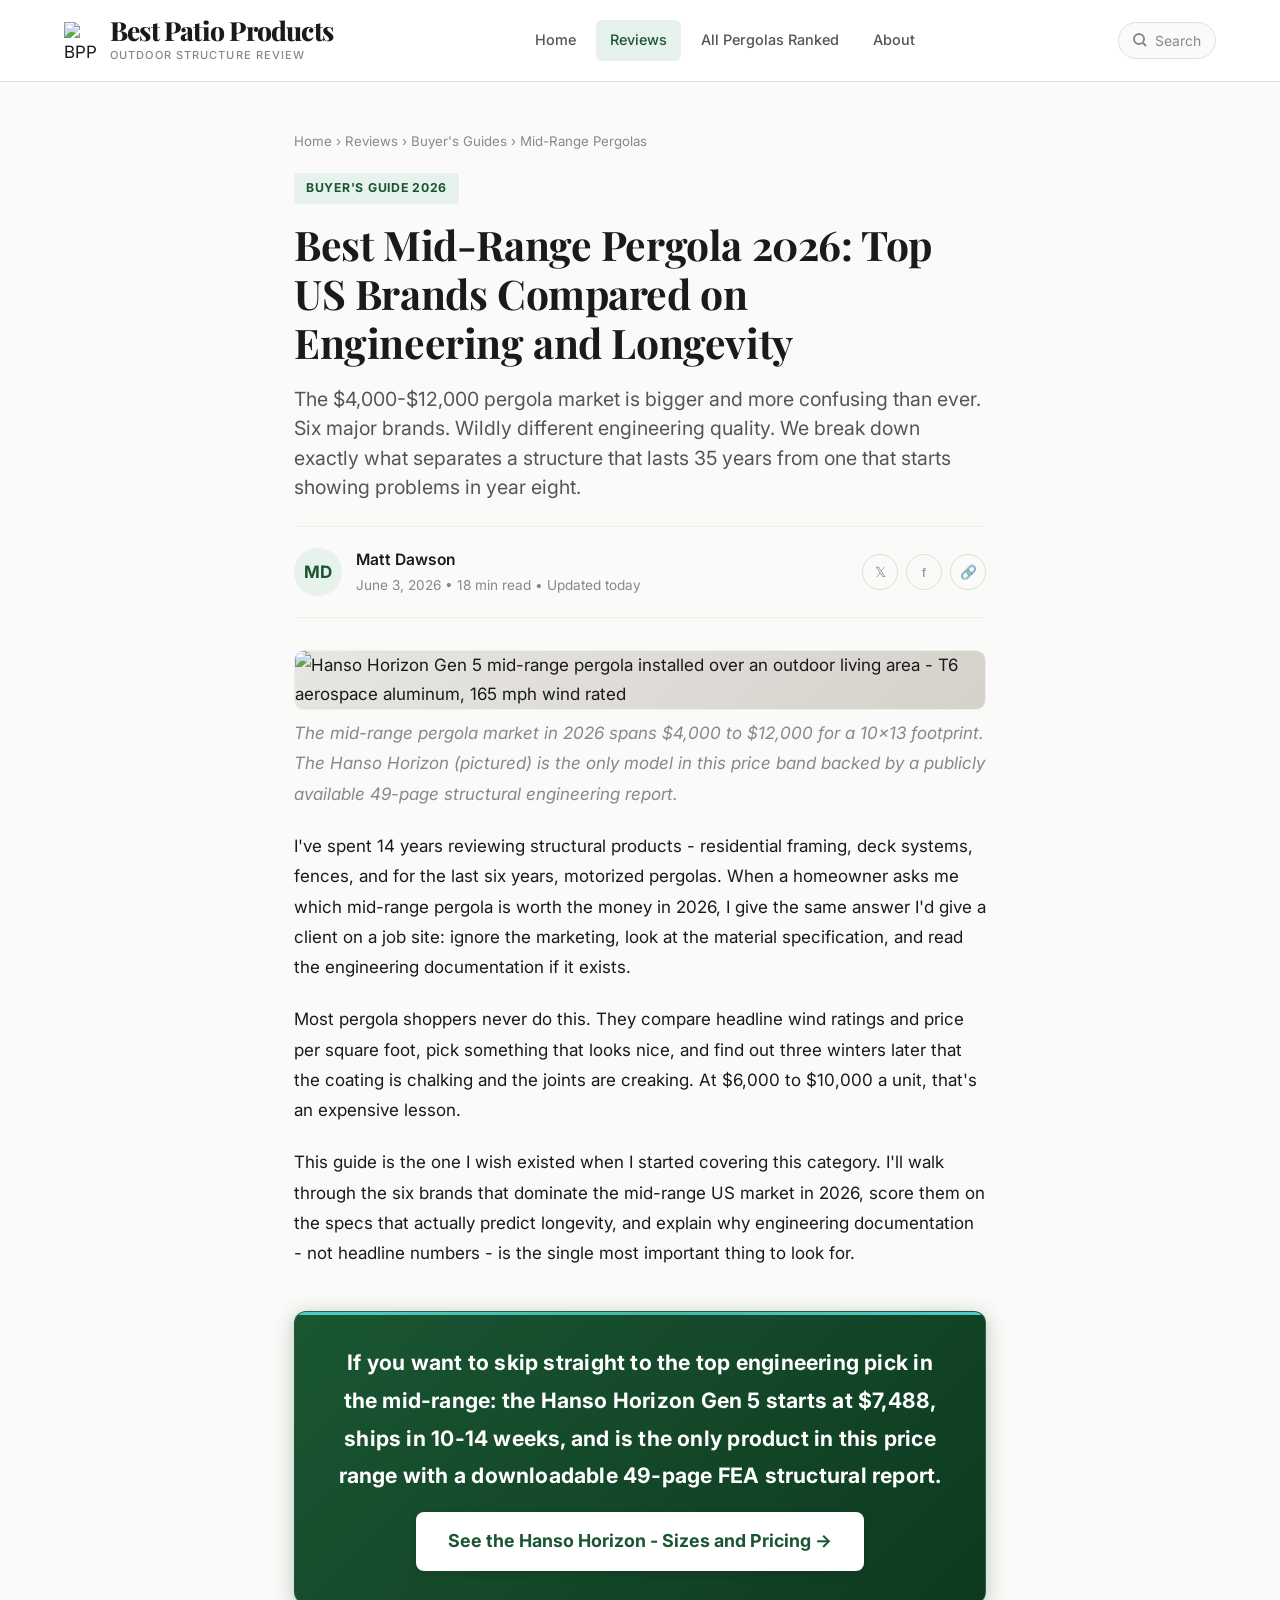
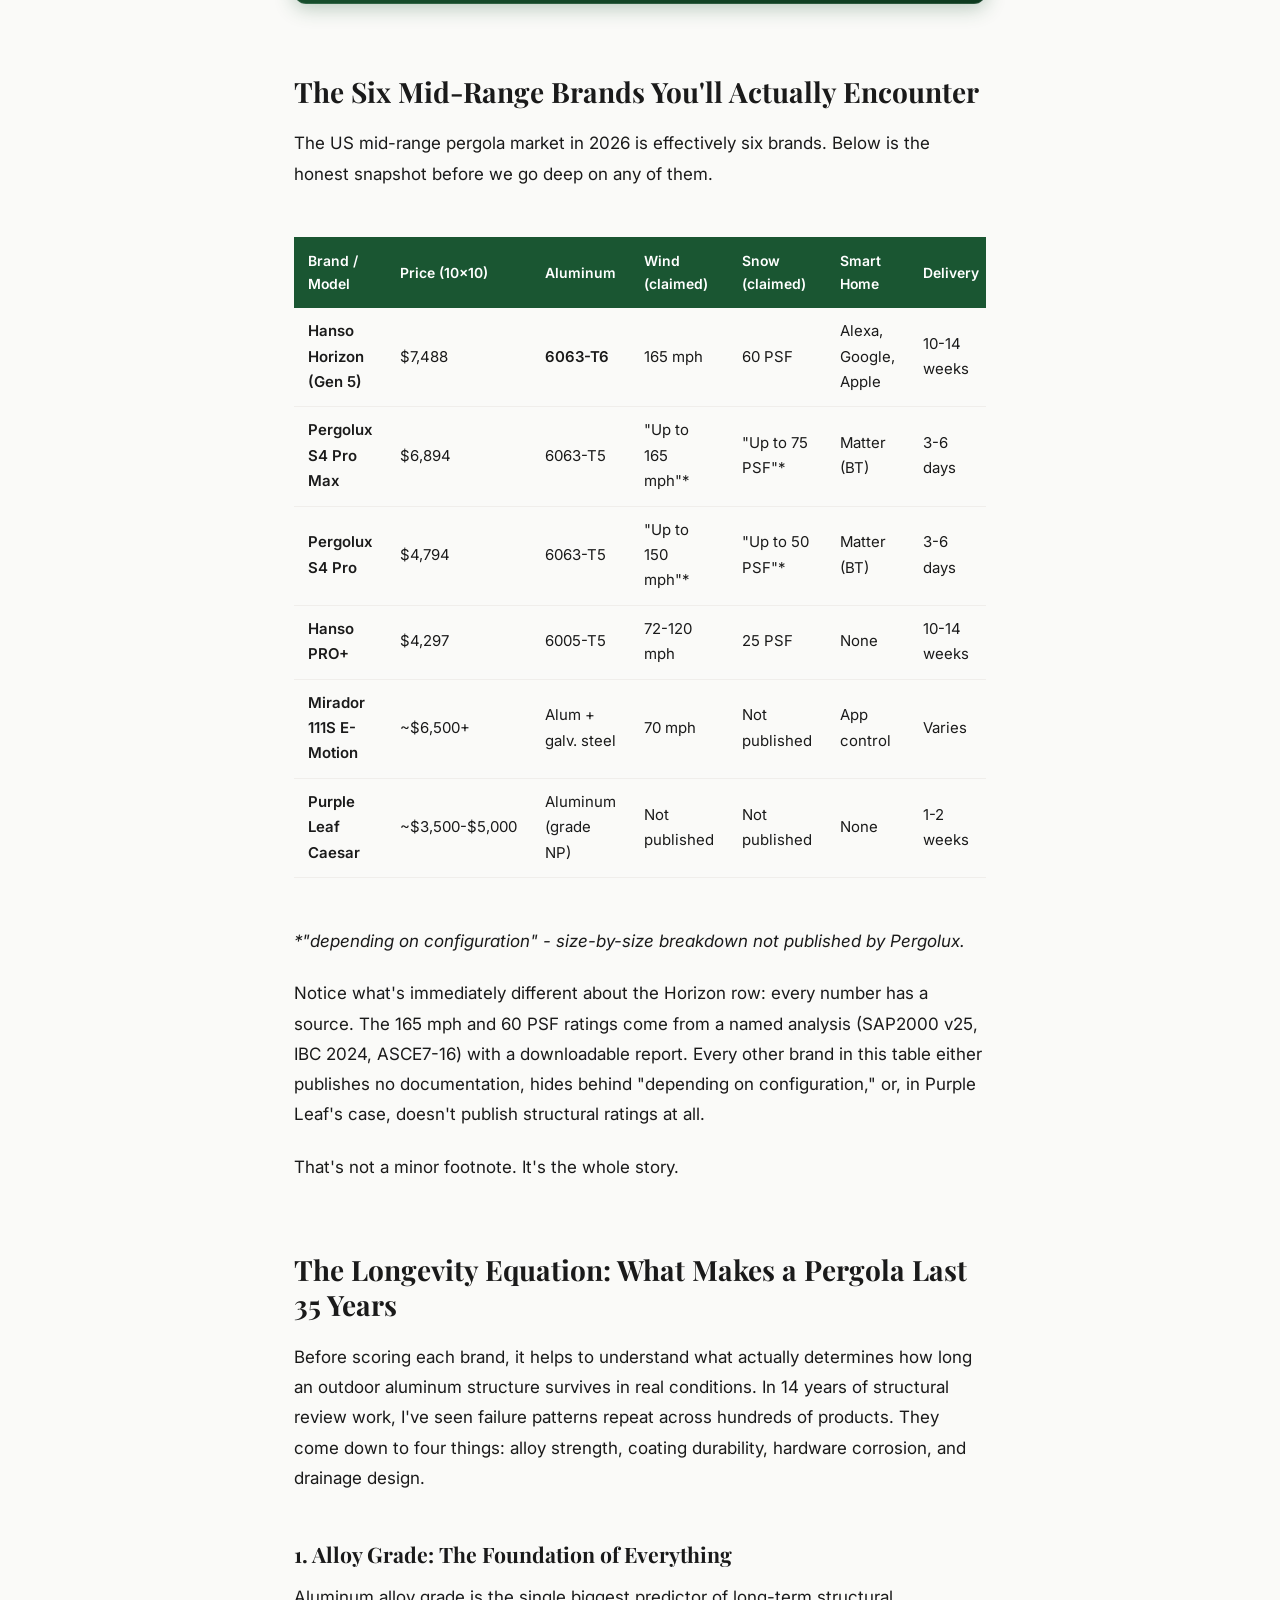
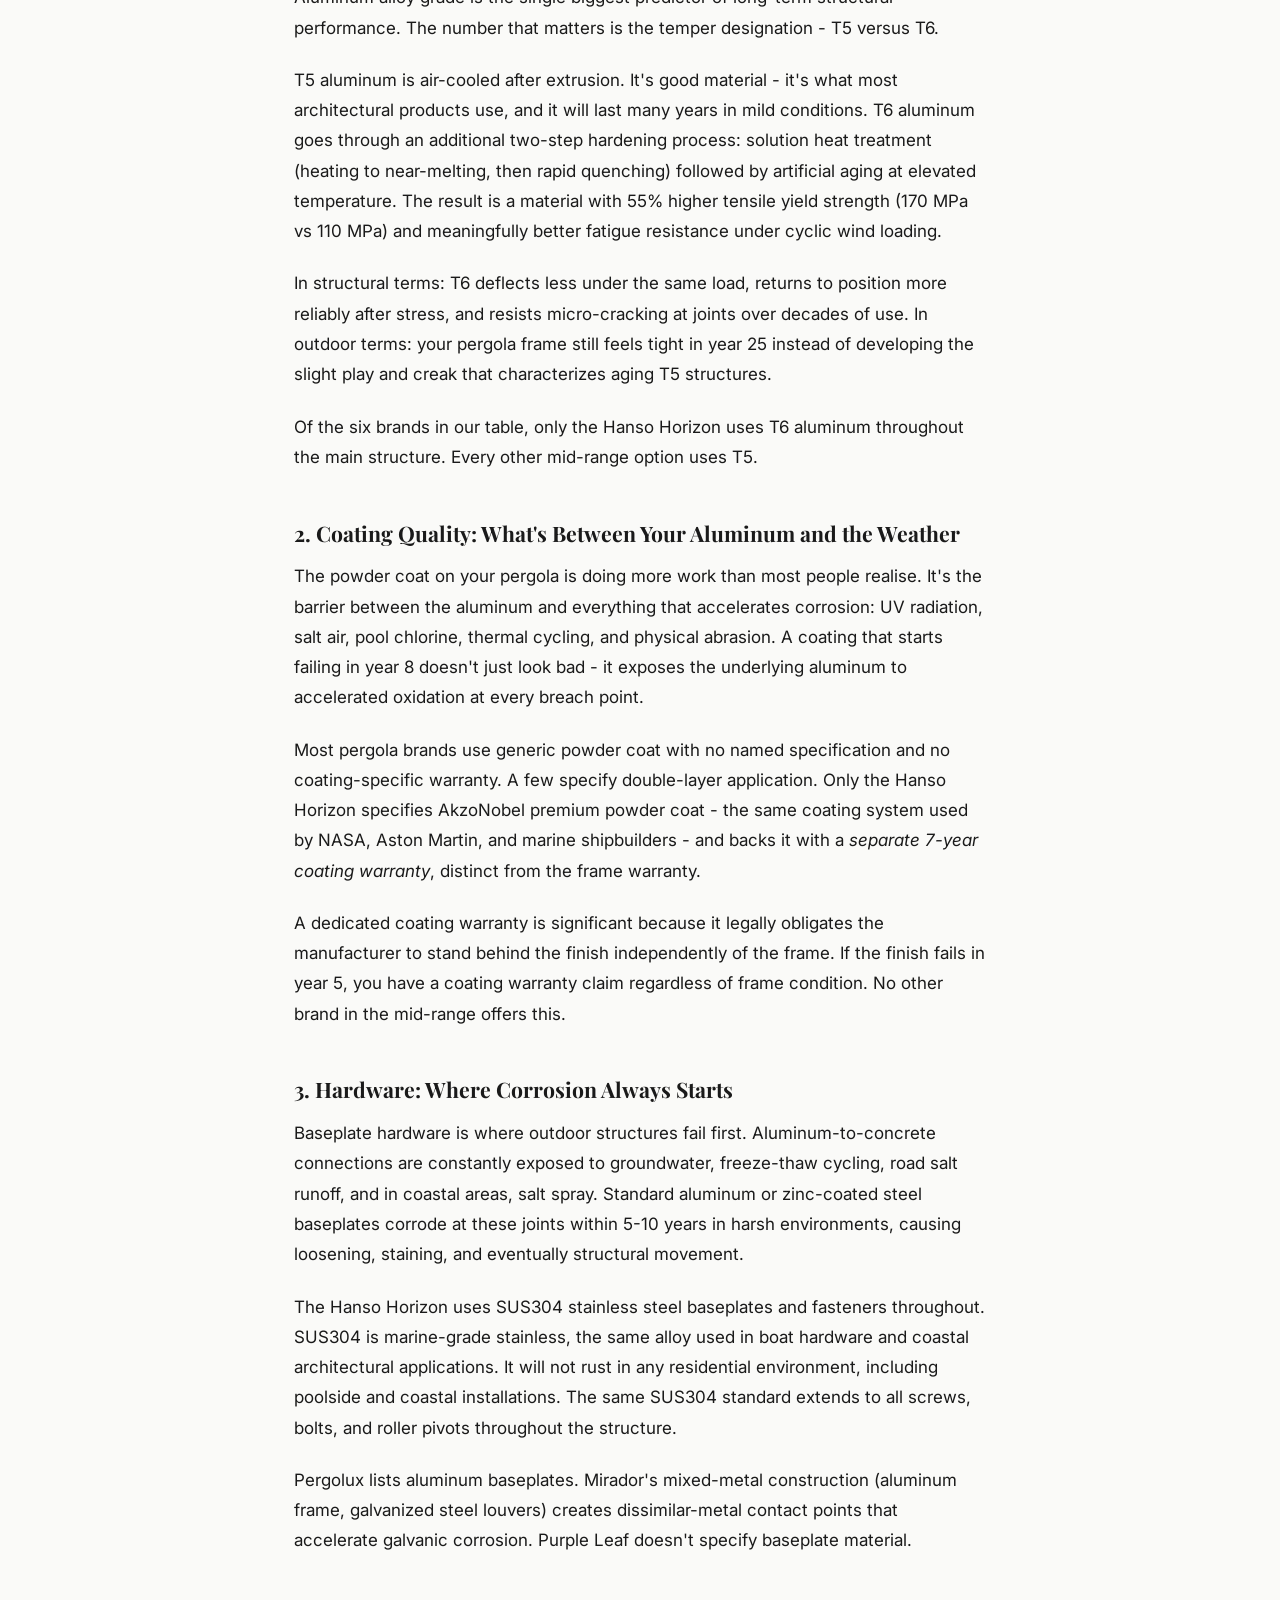
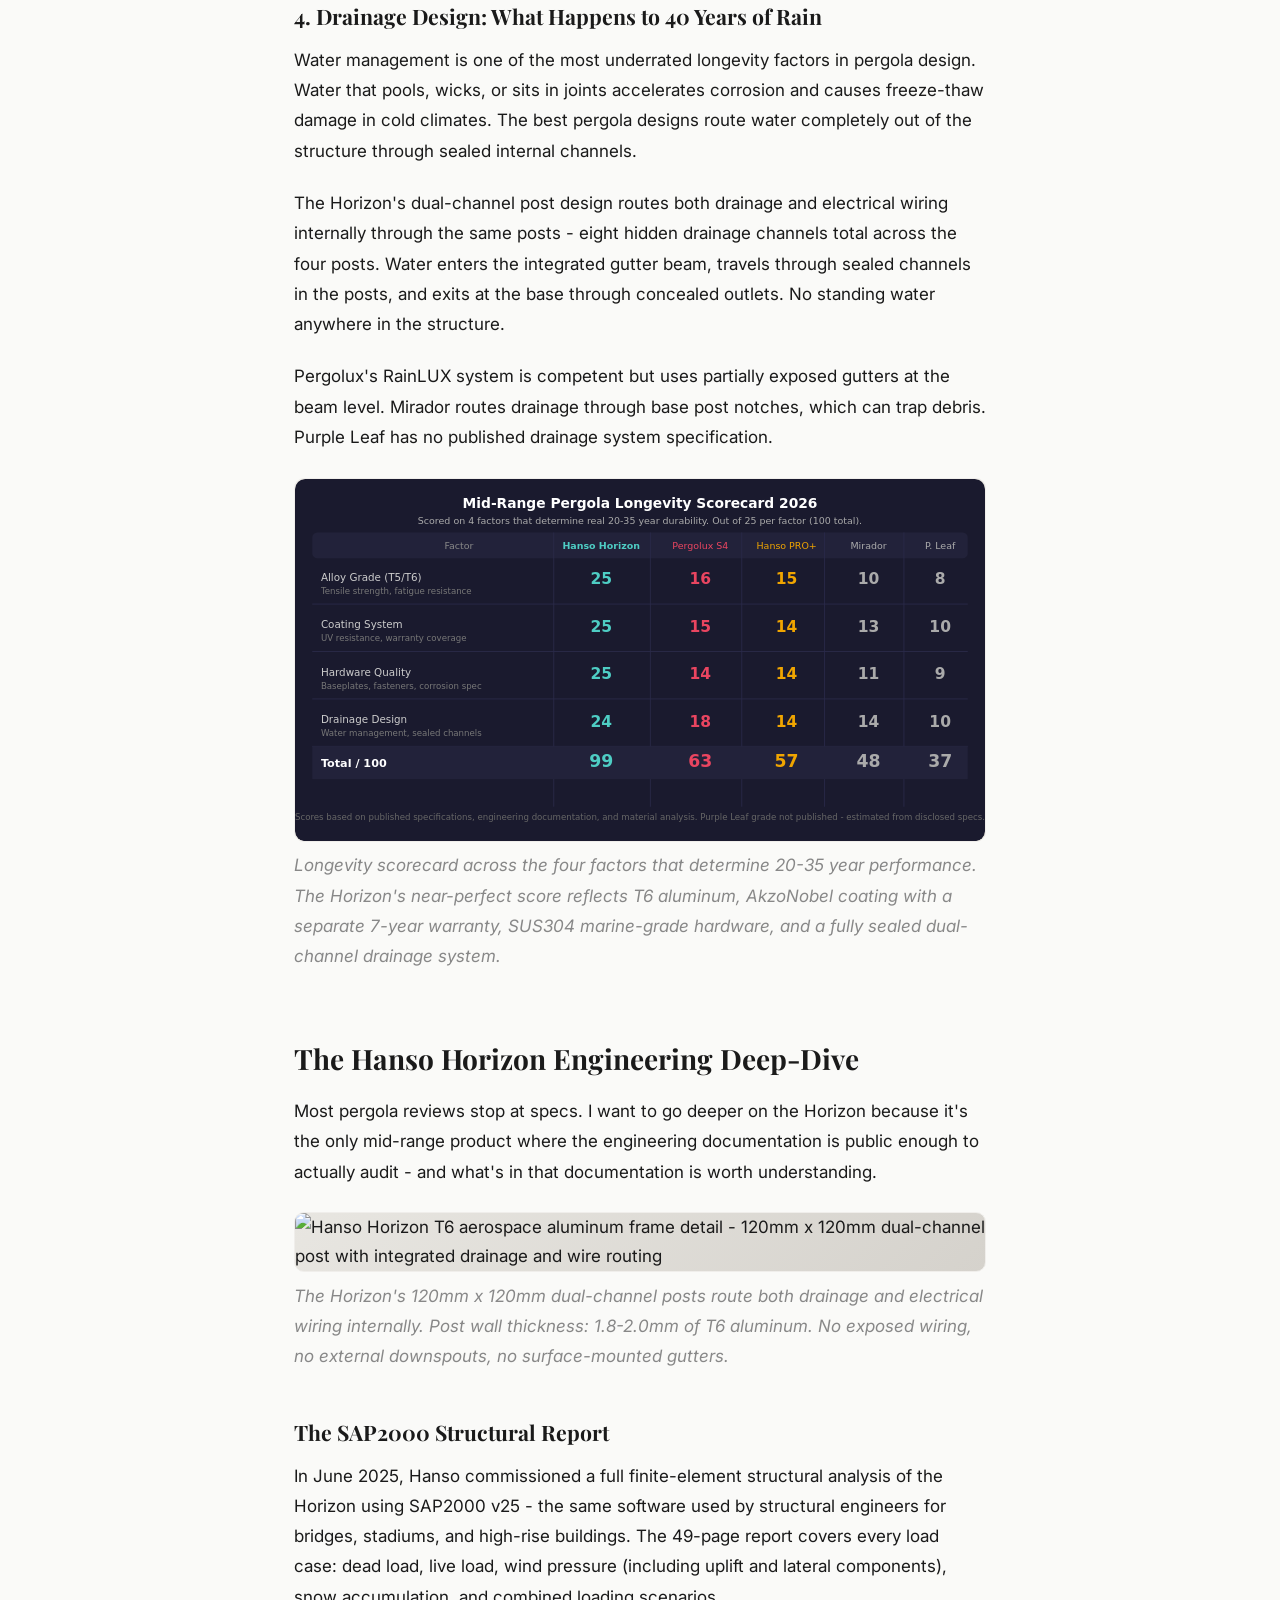
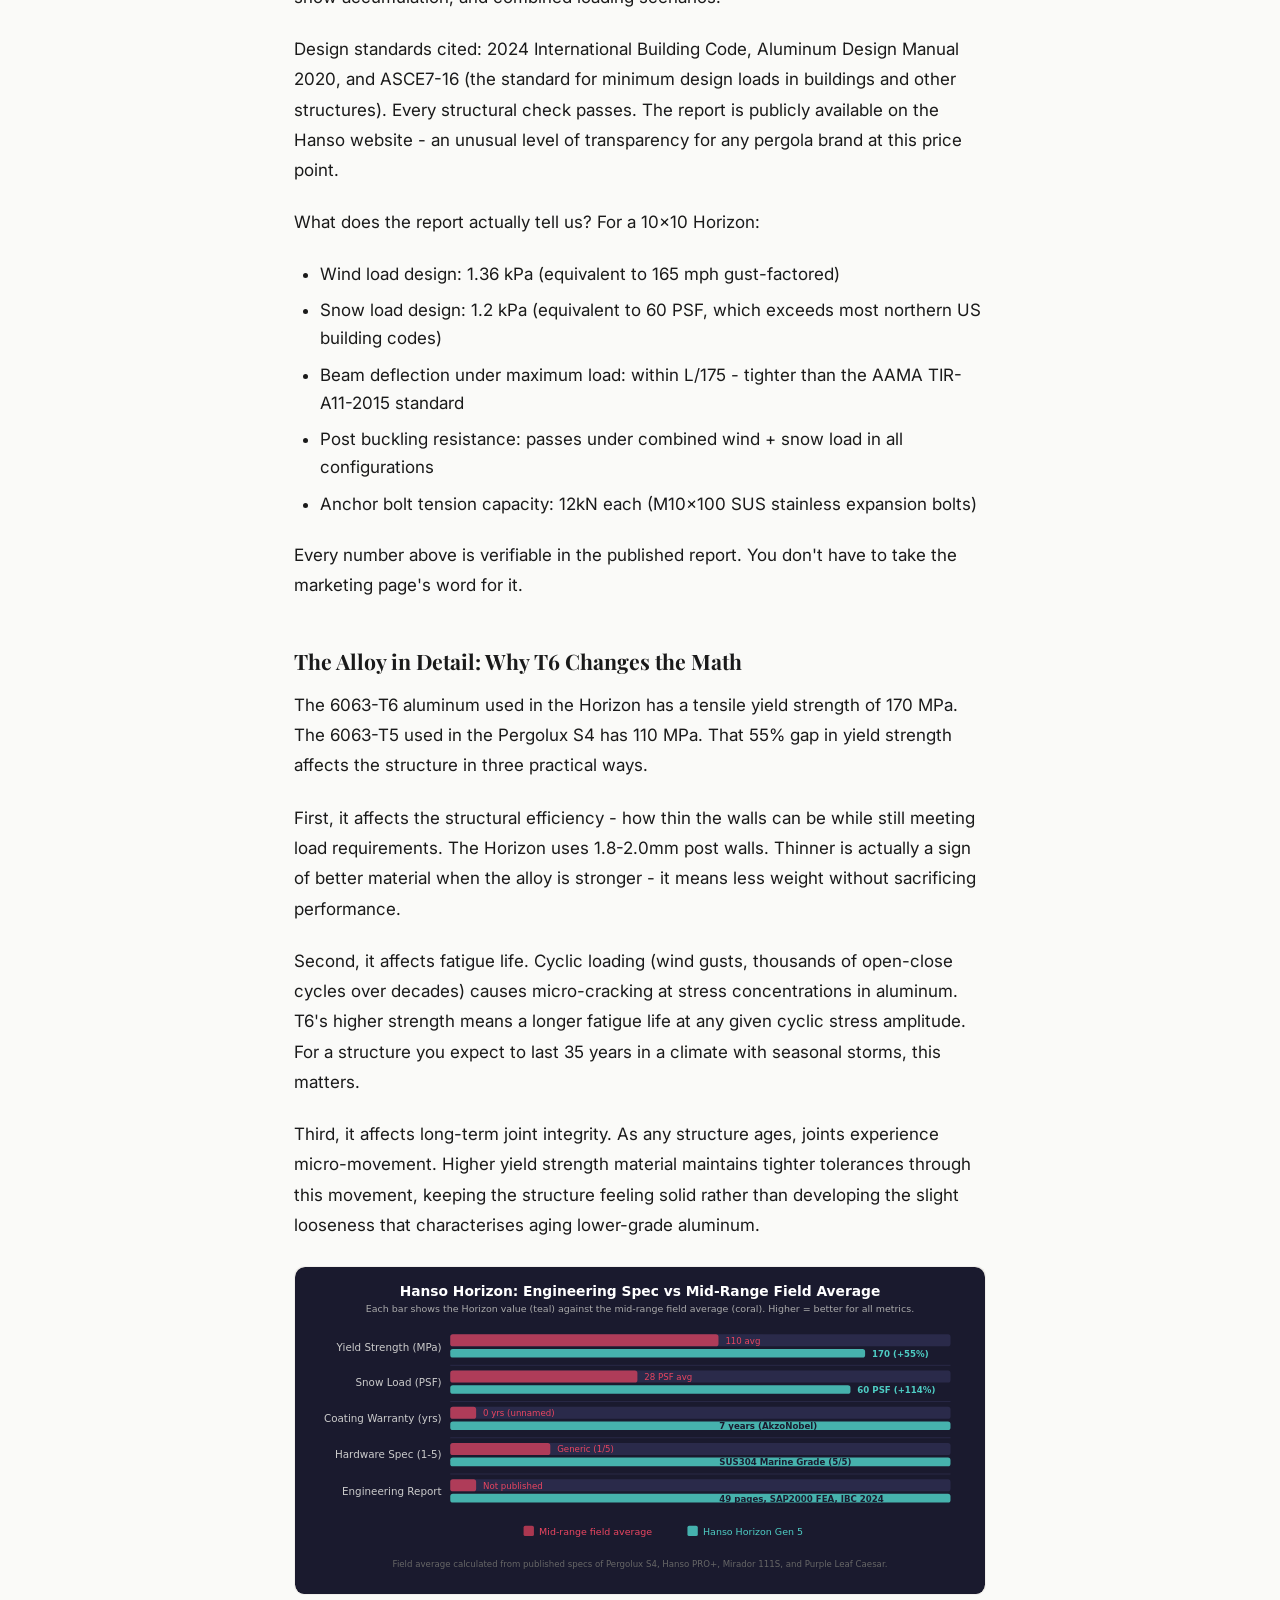
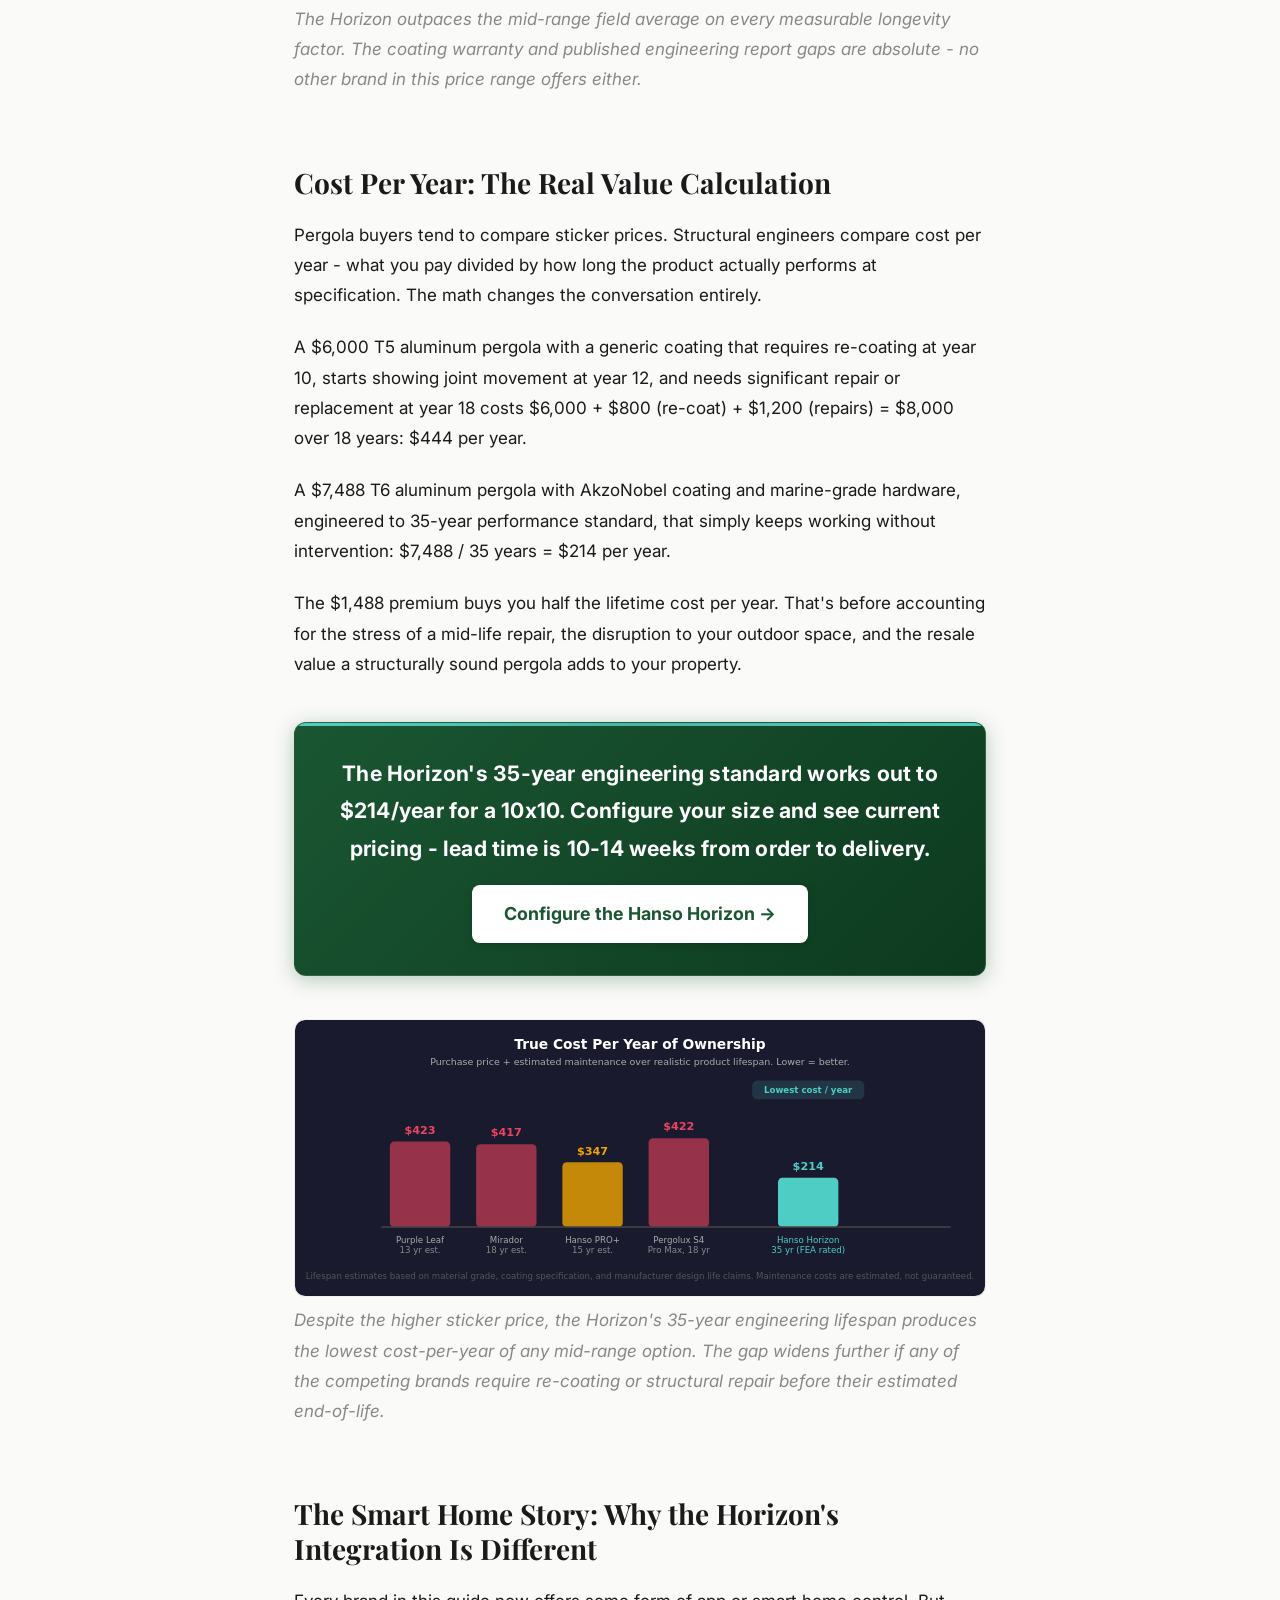
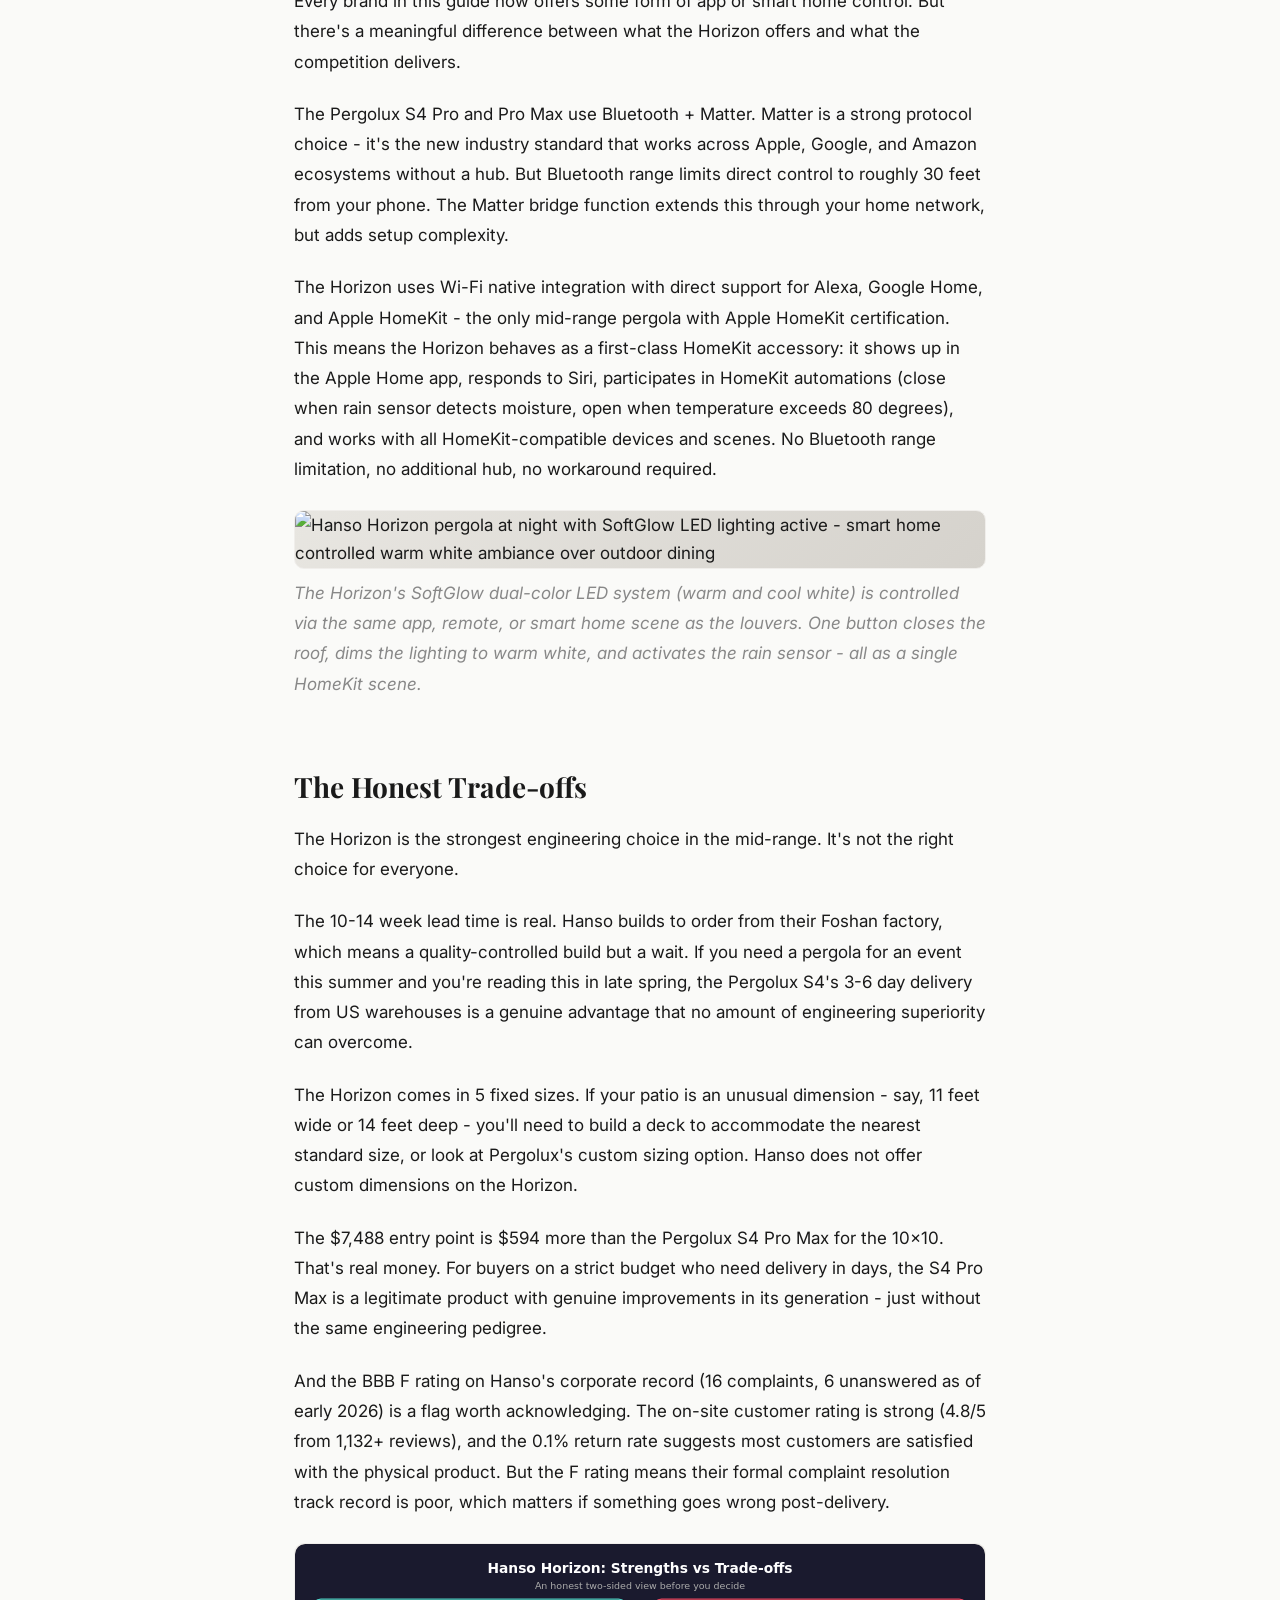
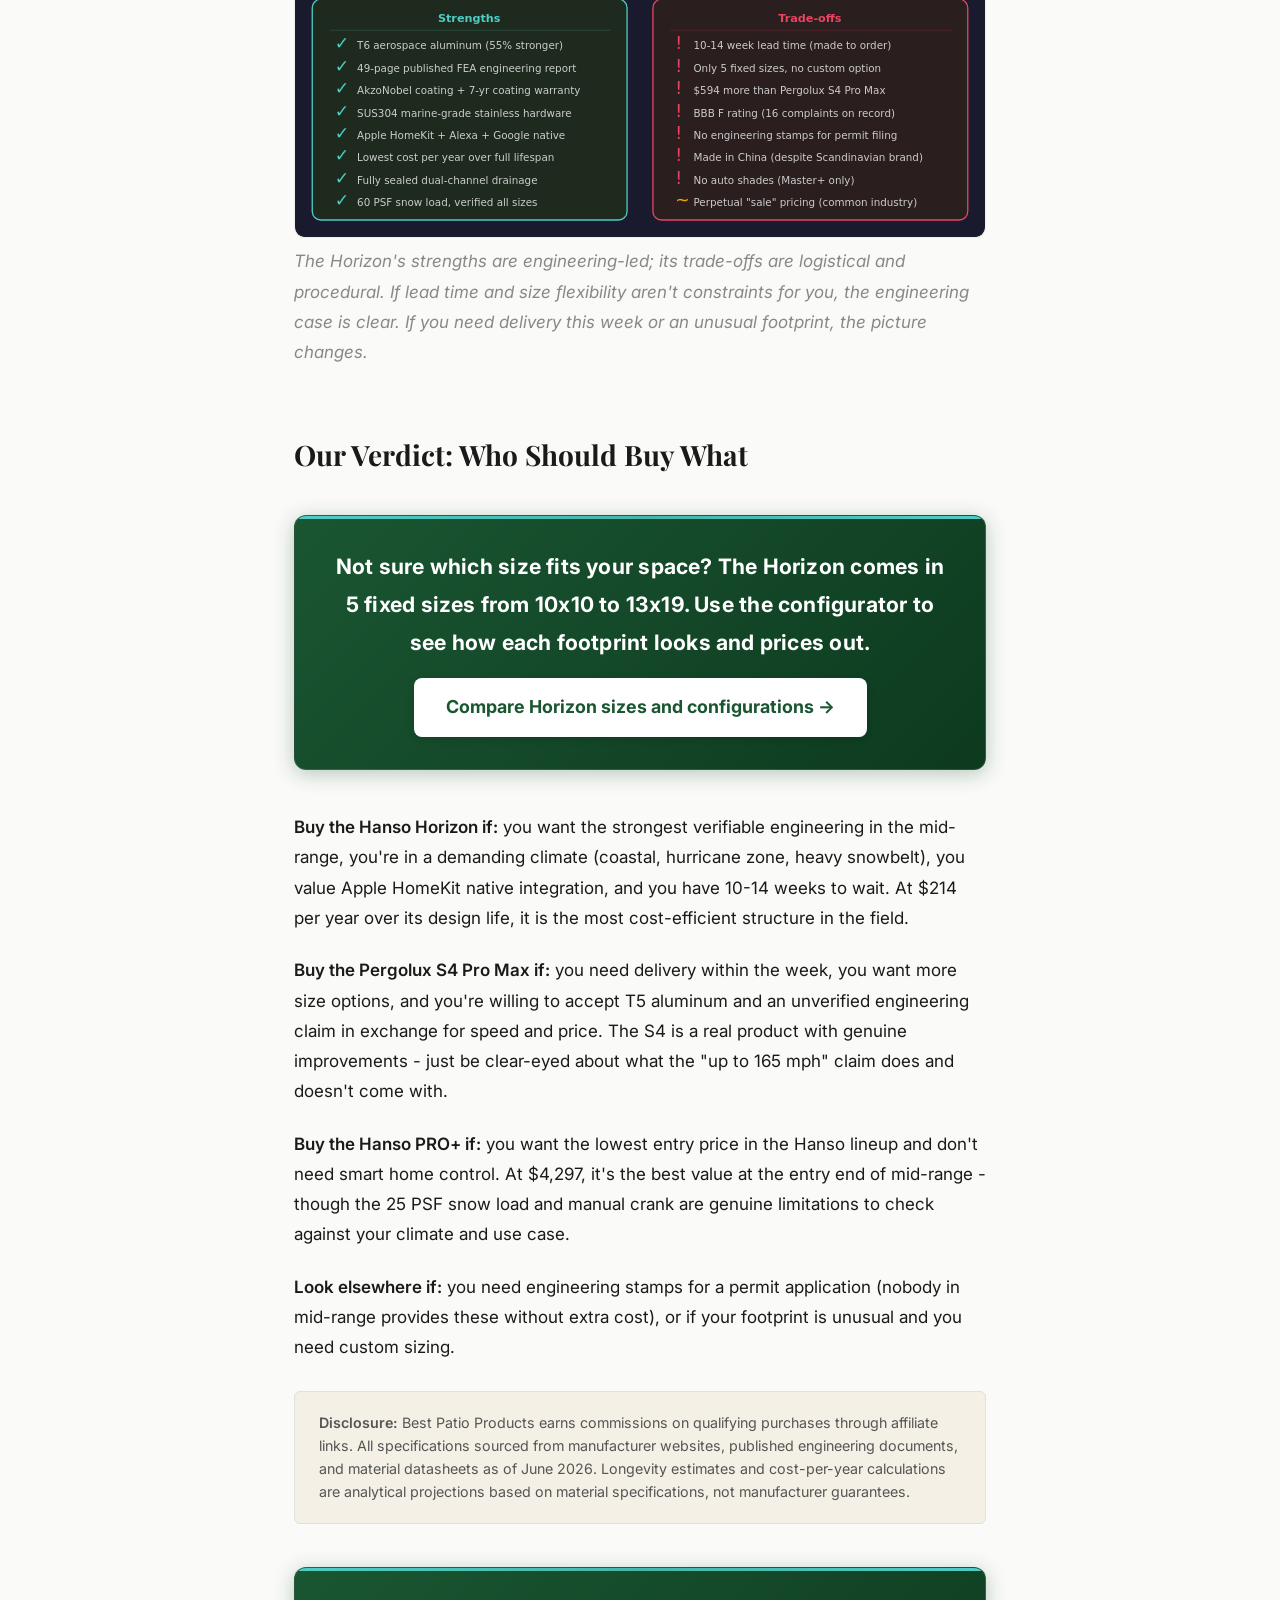
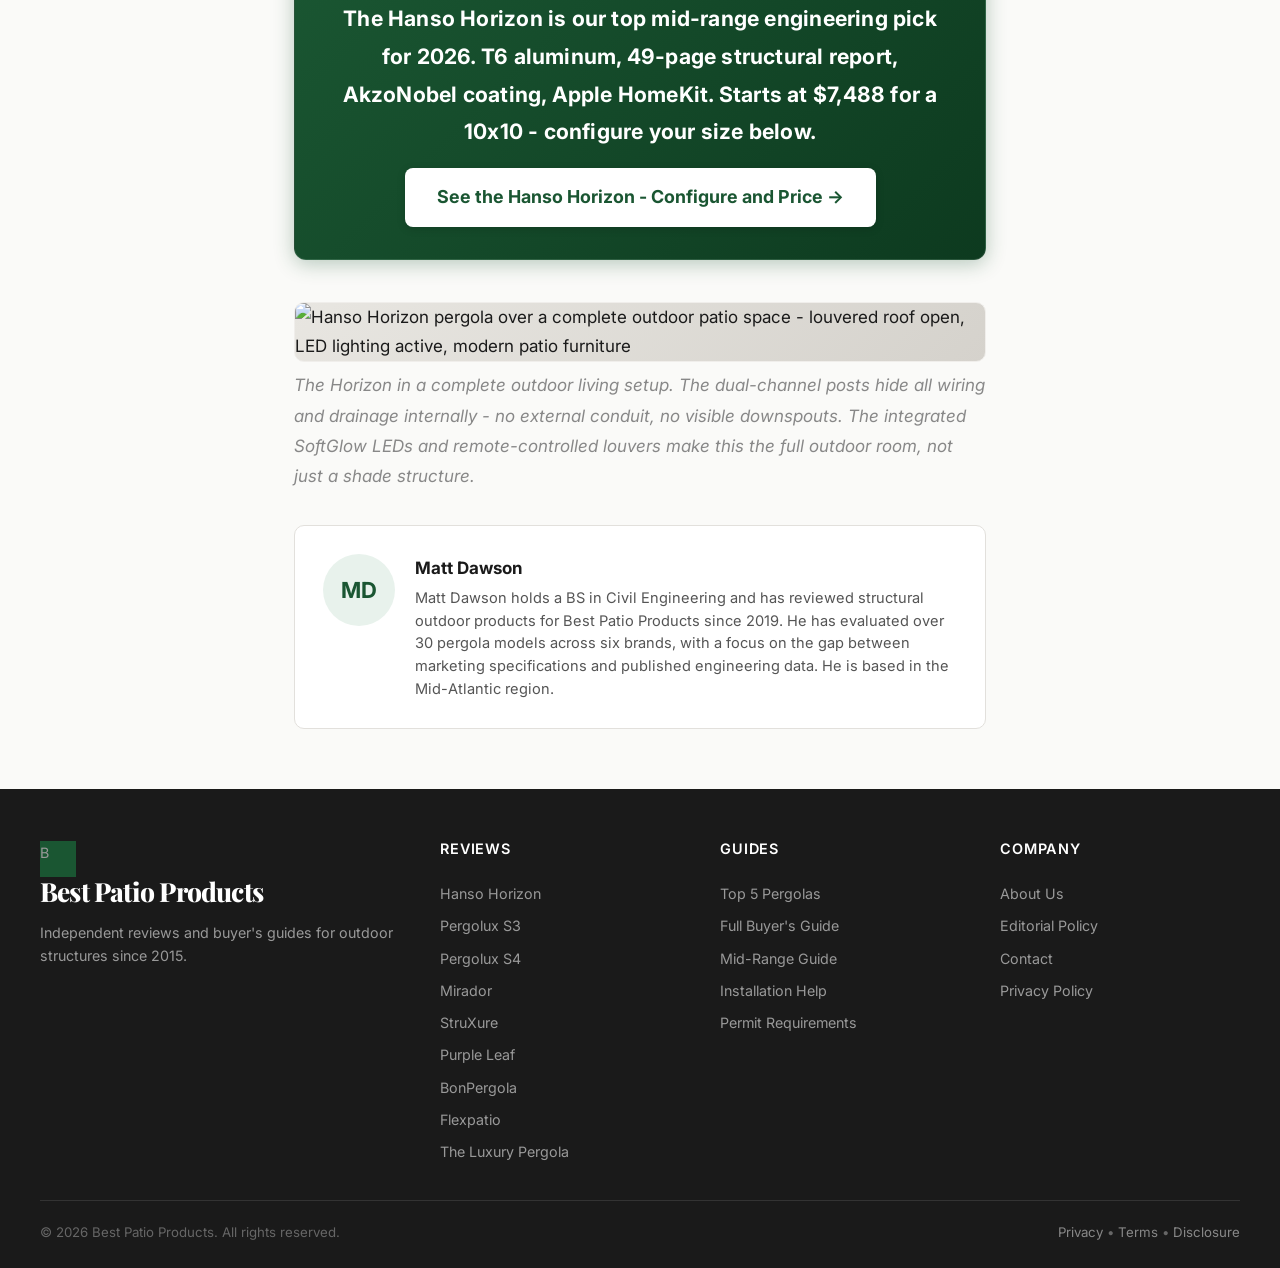
==== reviews/best-mid-range-pergola-2026.html @ bf12f90c "Add 2026 mid-range pergola buyer's guide - New page: best-mid-range-pergola-2026.html - Focus: mid-r" ====
<!DOCTYPE html>
<html lang="en">
<head>
  <meta charset="UTF-8">
  <meta name="viewport" content="width=device-width, initial-scale=1.0">
  <title>Best Mid-Range Pergola 2026: Top Brands Compared - Best Patio Products</title>
  <meta name="description" content="2026 mid-range pergola guide: Hanso Horizon, Pergolux S4, Mirador, Purple Leaf compared on engineering, longevity, and real value. $4,000-$12,000 range.">
  <link rel="canonical" href="https://www.bestpatioproducts.com/reviews/best-mid-range-pergola-2026">
  <script type="application/ld+json">
  {
    "@context": "https://schema.org",
    "@type": "Article",
    "headline": "Best Mid-Range Pergola 2026: Top US Brands Compared on Engineering and Longevity",
    "description": "The definitive mid-range pergola buyer's guide for 2026. Hanso Horizon, Pergolux S4, Mirador, Purple Leaf and more compared on the specs that determine how long your pergola actually lasts.",
    "author": {"@type": "Person", "name": "Matt Dawson"},
    "datePublished": "2026-06-03",
    "dateModified": "2026-06-03",
    "publisher": {"@type": "Organization", "name": "Best Patio Products"},
    "image": "https://www.bestpatioproducts.com/images/reviews/hanso-horizon-lifestyle.webp",
    "mainEntityOfPage": "https://www.bestpatioproducts.com/reviews/best-mid-range-pergola-2026"
  }
  </script>
  <script type="application/ld+json">
  {
    "@context": "https://schema.org",
    "@type": "FAQPage",
    "mainEntity": [
      {"@type": "Question", "name": "What is the best mid-range pergola in 2026?", "acceptedAnswer": {"@type": "Answer", "text": "For engineering credibility and long-term durability, the Hanso Horizon (Gen 5) is the strongest mid-range option in 2026. It uses T6 aerospace-grade aluminum, carries a publicly available 49-page structural engineering report, and is backed by a 10-year frame + 7-year coating warranty. It starts at $7,488 for a 10x10."}},
      {"@type": "Question", "name": "What aluminum grade should a mid-range pergola have?", "acceptedAnswer": {"@type": "Answer", "text": "Look for 6063-T6 aluminum. T6 undergoes solution heat treatment and artificial aging, producing a tensile yield strength of 170 MPa - 55% stronger than the T5 alloy used in most budget and entry mid-range brands. The temper designation (T5, T6) is the single most important spec to verify."}},
      {"@type": "Question", "name": "How long does a mid-range aluminum pergola last?", "acceptedAnswer": {"@type": "Answer", "text": "A properly engineered T6 aluminum pergola with a premium powder coat can last 35+ years. T5 aluminum structures with generic coatings typically show coating failure, joint oxidation, and structural loosening within 10-15 years in harsh climates. The coating warranty is the clearest signal of how long a manufacturer expects their finish to hold."}},
      {"@type": "Question", "name": "Is the Hanso Horizon worth it over Pergolux S4?", "acceptedAnswer": {"@type": "Answer", "text": "For buyers prioritizing engineering transparency and long-term durability, yes. The Horizon uses T6 vs the S4's T5 aluminum, publishes a full structural calculation report, and uses SUS304 marine-grade stainless baseplates. The S4 Pro Max is cheaper ($6,894 vs $7,488 for 10x10), arrives faster (3-6 days vs 10-14 weeks), and offers more size options - but does not publish equivalent engineering documentation."}}
    ]
  }
  </script>
  <link rel="preconnect" href="https://fonts.googleapis.com">
  <link rel="preconnect" href="https://fonts.gstatic.com" crossorigin>
  <link href="https://fonts.googleapis.com/css2?family=Inter:wght@400;500;600;700&family=Playfair+Display:wght@700;800&display=swap" rel="stylesheet">
  <link rel="stylesheet" href="../css/style.css?v=3">
  <link rel="icon" href="data:image/svg+xml,<svg xmlns='http://www.w3.org/2000/svg' viewBox='0 0 40 40'><rect width='40' height='40' rx='8' fill='%231a5632'/><line x1='8' y1='11' x2='32' y2='11' stroke='white' stroke-width='2.2' stroke-linecap='round'/><line x1='8' y1='15.5' x2='32' y2='15.5' stroke='white' stroke-width='2.2' stroke-linecap='round'/><line x1='8' y1='20' x2='32' y2='20' stroke='white' stroke-width='2.2' stroke-linecap='round'/><rect x='10' y='20' width='3.5' height='14' rx='1' fill='white'/><rect x='26.5' y='20' width='3.5' height='14' rx='1' fill='white'/><circle cx='32' cy='32' r='5.5' fill='%234ecdc4'/><polyline points='29.5,32 31.2,33.8 34.5,30.2' fill='none' stroke='white' stroke-width='1.5' stroke-linecap='round' stroke-linejoin='round'/></svg>">
</head>
<body>

<!-- ===== HEADER ===== -->
<header class="site-header">
  <div class="header-top">
    <a href="../index.html" class="logo">
      <div class="logo-icon"><img src="../images/logo.svg" alt="BPP" width="36" height="36"></div>
      <div>
        <div class="logo-text">Best Patio Products</div>
        <div class="logo-tagline">Outdoor Structure Review</div>
      </div>
    </a>
    <nav class="nav-main">
      <a href="../index.html">Home</a>
      <a href="../index.html#reviews" class="active">Reviews</a>
      <a href="../top-pergolas-2026.html">All Pergolas Ranked</a>
      <a href="../about.html">About</a>
    </nav>
    <div class="nav-search">
      <svg width="14" height="14" fill="none" stroke="currentColor" stroke-width="2"><circle cx="6" cy="6" r="5"/><line x1="10" y1="10" x2="13" y2="13"/></svg>
      Search
    </div>
    <button class="hamburger" aria-label="Menu">
      <span></span><span></span><span></span>
    </button>
  </div>
</header>

<!-- ===== ARTICLE ===== -->
<article>
  <div class="article-header">
    <div class="article-breadcrumb">
      <a href="../index.html">Home</a> &rsaquo; <a href="../index.html#reviews">Reviews</a> &rsaquo; <a href="#">Buyer's Guides</a> &rsaquo; Mid-Range Pergolas
    </div>
    <div class="article-category-tag">Buyer's Guide 2026</div>
    <h1>Best Mid-Range Pergola 2026: Top US Brands Compared on Engineering and Longevity</h1>
    <p class="article-subtitle">The $4,000-$12,000 pergola market is bigger and more confusing than ever. Six major brands. Wildly different engineering quality. We break down exactly what separates a structure that lasts 35 years from one that starts showing problems in year eight.</p>

    <div class="article-author-bar">
      <div class="article-author-avatar">MD</div>
      <div class="article-author-info">
        <div class="name">Matt Dawson</div>
        <div class="details">June 3, 2026 &bull; 18 min read &bull; Updated today</div>
      </div>
      <div class="article-share">
        <button class="share-btn" title="Share on X">&#120143;</button>
        <button class="share-btn" title="Share on Facebook">f</button>
        <button class="share-btn" title="Copy link">&#128279;</button>
      </div>
    </div>
  </div>

  <div class="article-body">

    <div class="article-img">
      <img src="../images/reviews/hanso-horizon-lifestyle.webp" alt="Hanso Horizon Gen 5 mid-range pergola installed over an outdoor living area - T6 aerospace aluminum, 165 mph wind rated" width="100%" loading="lazy">
    </div>
    <p class="article-img-caption">The mid-range pergola market in 2026 spans $4,000 to $12,000 for a 10x13 footprint. The Hanso Horizon (pictured) is the only model in this price band backed by a publicly available 49-page structural engineering report.</p>

    <p>I've spent 14 years reviewing structural products - residential framing, deck systems, fences, and for the last six years, motorized pergolas. When a homeowner asks me which mid-range pergola is worth the money in 2026, I give the same answer I'd give a client on a job site: ignore the marketing, look at the material specification, and read the engineering documentation if it exists.</p>

    <p>Most pergola shoppers never do this. They compare headline wind ratings and price per square foot, pick something that looks nice, and find out three winters later that the coating is chalking and the joints are creaking. At $6,000 to $10,000 a unit, that's an expensive lesson.</p>

    <p>This guide is the one I wish existed when I started covering this category. I'll walk through the six brands that dominate the mid-range US market in 2026, score them on the specs that actually predict longevity, and explain why engineering documentation - not headline numbers - is the single most important thing to look for.</p>

    <div class="article-cta">
      <p>If you want to skip straight to the top engineering pick in the mid-range: the Hanso Horizon Gen 5 starts at $7,488, ships in 10-14 weeks, and is the only product in this price range with a downloadable 49-page FEA structural report.</p>
      <a href="https://hansohome.com/products/hanso-horizon-pergola" target="_blank" rel="noopener">See the Hanso Horizon - Sizes and Pricing &rarr;</a>
    </div>

    <h2>The Six Mid-Range Brands You'll Actually Encounter</h2>

    <p>The US mid-range pergola market in 2026 is effectively six brands. Below is the honest snapshot before we go deep on any of them.</p>

    <div class="table-wrap">
    <table>
      <thead>
        <tr><th>Brand / Model</th><th>Price (10x10)</th><th>Aluminum</th><th>Wind (claimed)</th><th>Snow (claimed)</th><th>Smart Home</th><th>Delivery</th></tr>
      </thead>
      <tbody>
        <tr><td><strong>Hanso Horizon (Gen 5)</strong></td><td>$7,488</td><td><strong>6063-T6</strong></td><td>165 mph</td><td>60 PSF</td><td>Alexa, Google, Apple</td><td>10-14 weeks</td></tr>
        <tr><td><strong>Pergolux S4 Pro Max</strong></td><td>$6,894</td><td>6063-T5</td><td>"Up to 165 mph"*</td><td>"Up to 75 PSF"*</td><td>Matter (BT)</td><td>3-6 days</td></tr>
        <tr><td><strong>Pergolux S4 Pro</strong></td><td>$4,794</td><td>6063-T5</td><td>"Up to 150 mph"*</td><td>"Up to 50 PSF"*</td><td>Matter (BT)</td><td>3-6 days</td></tr>
        <tr><td><strong>Hanso PRO+</strong></td><td>$4,297</td><td>6005-T5</td><td>72-120 mph</td><td>25 PSF</td><td>None</td><td>10-14 weeks</td></tr>
        <tr><td><strong>Mirador 111S E-Motion</strong></td><td>~$6,500+</td><td>Alum + galv. steel</td><td>70 mph</td><td>Not published</td><td>App control</td><td>Varies</td></tr>
        <tr><td><strong>Purple Leaf Caesar</strong></td><td>~$3,500-$5,000</td><td>Aluminum (grade NP)</td><td>Not published</td><td>Not published</td><td>None</td><td>1-2 weeks</td></tr>
      </tbody>
    </table>
    </div>
    <p><em>*"depending on configuration" - size-by-size breakdown not published by Pergolux.</em></p>

    <p>Notice what's immediately different about the Horizon row: every number has a source. The 165 mph and 60 PSF ratings come from a named analysis (SAP2000 v25, IBC 2024, ASCE7-16) with a downloadable report. Every other brand in this table either publishes no documentation, hides behind "depending on configuration," or, in Purple Leaf's case, doesn't publish structural ratings at all.</p>

    <p>That's not a minor footnote. It's the whole story.</p>

    <h2>The Longevity Equation: What Makes a Pergola Last 35 Years</h2>

    <p>Before scoring each brand, it helps to understand what actually determines how long an outdoor aluminum structure survives in real conditions. In 14 years of structural review work, I've seen failure patterns repeat across hundreds of products. They come down to four things: alloy strength, coating durability, hardware corrosion, and drainage design.</p>

    <h3>1. Alloy Grade: The Foundation of Everything</h3>

    <p>Aluminum alloy grade is the single biggest predictor of long-term structural performance. The number that matters is the temper designation - T5 versus T6.</p>

    <p>T5 aluminum is air-cooled after extrusion. It's good material - it's what most architectural products use, and it will last many years in mild conditions. T6 aluminum goes through an additional two-step hardening process: solution heat treatment (heating to near-melting, then rapid quenching) followed by artificial aging at elevated temperature. The result is a material with 55% higher tensile yield strength (170 MPa vs 110 MPa) and meaningfully better fatigue resistance under cyclic wind loading.</p>

    <p>In structural terms: T6 deflects less under the same load, returns to position more reliably after stress, and resists micro-cracking at joints over decades of use. In outdoor terms: your pergola frame still feels tight in year 25 instead of developing the slight play and creak that characterizes aging T5 structures.</p>

    <p>Of the six brands in our table, only the Hanso Horizon uses T6 aluminum throughout the main structure. Every other mid-range option uses T5.</p>

    <h3>2. Coating Quality: What's Between Your Aluminum and the Weather</h3>

    <p>The powder coat on your pergola is doing more work than most people realise. It's the barrier between the aluminum and everything that accelerates corrosion: UV radiation, salt air, pool chlorine, thermal cycling, and physical abrasion. A coating that starts failing in year 8 doesn't just look bad - it exposes the underlying aluminum to accelerated oxidation at every breach point.</p>

    <p>Most pergola brands use generic powder coat with no named specification and no coating-specific warranty. A few specify double-layer application. Only the Hanso Horizon specifies AkzoNobel premium powder coat - the same coating system used by NASA, Aston Martin, and marine shipbuilders - and backs it with a <em>separate 7-year coating warranty</em>, distinct from the frame warranty.</p>

    <p>A dedicated coating warranty is significant because it legally obligates the manufacturer to stand behind the finish independently of the frame. If the finish fails in year 5, you have a coating warranty claim regardless of frame condition. No other brand in the mid-range offers this.</p>

    <h3>3. Hardware: Where Corrosion Always Starts</h3>

    <p>Baseplate hardware is where outdoor structures fail first. Aluminum-to-concrete connections are constantly exposed to groundwater, freeze-thaw cycling, road salt runoff, and in coastal areas, salt spray. Standard aluminum or zinc-coated steel baseplates corrode at these joints within 5-10 years in harsh environments, causing loosening, staining, and eventually structural movement.</p>

    <p>The Hanso Horizon uses SUS304 stainless steel baseplates and fasteners throughout. SUS304 is marine-grade stainless, the same alloy used in boat hardware and coastal architectural applications. It will not rust in any residential environment, including poolside and coastal installations. The same SUS304 standard extends to all screws, bolts, and roller pivots throughout the structure.</p>

    <p>Pergolux lists aluminum baseplates. Mirador's mixed-metal construction (aluminum frame, galvanized steel louvers) creates dissimilar-metal contact points that accelerate galvanic corrosion. Purple Leaf doesn't specify baseplate material.</p>

    <h3>4. Drainage Design: What Happens to 40 Years of Rain</h3>

    <p>Water management is one of the most underrated longevity factors in pergola design. Water that pools, wicks, or sits in joints accelerates corrosion and causes freeze-thaw damage in cold climates. The best pergola designs route water completely out of the structure through sealed internal channels.</p>

    <p>The Horizon's dual-channel post design routes both drainage and electrical wiring internally through the same posts - eight hidden drainage channels total across the four posts. Water enters the integrated gutter beam, travels through sealed channels in the posts, and exits at the base through concealed outlets. No standing water anywhere in the structure.</p>

    <p>Pergolux's RainLUX system is competent but uses partially exposed gutters at the beam level. Mirador routes drainage through base post notches, which can trap debris. Purple Leaf has no published drainage system specification.</p>

    <!-- SVG 1: Longevity Factors Scorecard -->
    <div class="article-img">
      <svg viewBox="0 0 800 420" xmlns="http://www.w3.org/2000/svg" style="width:100%;max-width:800px;margin:0 auto;display:block">
        <rect width="800" height="420" fill="#1a1a2e" rx="12"/>
        <text x="400" y="34" font-family="system-ui,-apple-system,sans-serif" font-size="16" font-weight="700" fill="#fff" text-anchor="middle">Mid-Range Pergola Longevity Scorecard 2026</text>
        <text x="400" y="52" font-family="system-ui,-apple-system,sans-serif" font-size="11" fill="#aaa" text-anchor="middle">Scored on 4 factors that determine real 20-35 year durability. Out of 25 per factor (100 total).</text>

        <!-- Column headers -->
        <rect x="20" y="62" width="760" height="30" rx="6" fill="#22223a"/>
        <text x="190" y="81" font-family="system-ui,-apple-system,sans-serif" font-size="11" fill="#888" text-anchor="middle">Factor</text>
        <text x="355" y="81" font-family="system-ui,-apple-system,sans-serif" font-size="11" font-weight="700" fill="#4ecdc4" text-anchor="middle">Hanso Horizon</text>
        <text x="470" y="81" font-family="system-ui,-apple-system,sans-serif" font-size="11" fill="#e94560" text-anchor="middle">Pergolux S4</text>
        <text x="570" y="81" font-family="system-ui,-apple-system,sans-serif" font-size="11" fill="#f0a500" text-anchor="middle">Hanso PRO+</text>
        <text x="665" y="81" font-family="system-ui,-apple-system,sans-serif" font-size="11" fill="#aaa" text-anchor="middle">Mirador</text>
        <text x="748" y="81" font-family="system-ui,-apple-system,sans-serif" font-size="11" fill="#aaa" text-anchor="middle">P. Leaf</text>
        <!-- Vertical dividers -->
        <line x1="300" y1="62" x2="300" y2="380" stroke="#2a2a4a" stroke-width="1"/>
        <line x1="412" y1="62" x2="412" y2="380" stroke="#2a2a4a" stroke-width="1"/>
        <line x1="518" y1="62" x2="518" y2="380" stroke="#2a2a4a" stroke-width="1"/>
        <line x1="614" y1="62" x2="614" y2="380" stroke="#2a2a4a" stroke-width="1"/>
        <line x1="706" y1="62" x2="706" y2="380" stroke="#2a2a4a" stroke-width="1"/>

        <!-- Row 1: Alloy Grade /25 -->
        <text x="30" y="118" font-family="system-ui,-apple-system,sans-serif" font-size="12" fill="#ccc">Alloy Grade (T5/T6)</text>
        <text x="30" y="133" font-family="system-ui,-apple-system,sans-serif" font-size="10" fill="#777">Tensile strength, fatigue resistance</text>
        <text x="355" y="122" font-family="system-ui,-apple-system,sans-serif" font-size="18" font-weight="700" fill="#4ecdc4" text-anchor="middle">25</text>
        <text x="470" y="122" font-family="system-ui,-apple-system,sans-serif" font-size="18" font-weight="700" fill="#e94560" text-anchor="middle">16</text>
        <text x="570" y="122" font-family="system-ui,-apple-system,sans-serif" font-size="18" font-weight="700" fill="#f0a500" text-anchor="middle">15</text>
        <text x="665" y="122" font-family="system-ui,-apple-system,sans-serif" font-size="18" font-weight="700" fill="#aaa" text-anchor="middle">10</text>
        <text x="748" y="122" font-family="system-ui,-apple-system,sans-serif" font-size="18" font-weight="700" fill="#aaa" text-anchor="middle">8</text>
        <line x1="20" y1="145" x2="780" y2="145" stroke="#2a2a4a" stroke-width="1"/>

        <!-- Row 2: Coating /25 -->
        <text x="30" y="173" font-family="system-ui,-apple-system,sans-serif" font-size="12" fill="#ccc">Coating System</text>
        <text x="30" y="188" font-family="system-ui,-apple-system,sans-serif" font-size="10" fill="#777">UV resistance, warranty coverage</text>
        <text x="355" y="177" font-family="system-ui,-apple-system,sans-serif" font-size="18" font-weight="700" fill="#4ecdc4" text-anchor="middle">25</text>
        <text x="470" y="177" font-family="system-ui,-apple-system,sans-serif" font-size="18" font-weight="700" fill="#e94560" text-anchor="middle">15</text>
        <text x="570" y="177" font-family="system-ui,-apple-system,sans-serif" font-size="18" font-weight="700" fill="#f0a500" text-anchor="middle">14</text>
        <text x="665" y="177" font-family="system-ui,-apple-system,sans-serif" font-size="18" font-weight="700" fill="#aaa" text-anchor="middle">13</text>
        <text x="748" y="177" font-family="system-ui,-apple-system,sans-serif" font-size="18" font-weight="700" fill="#aaa" text-anchor="middle">10</text>
        <line x1="20" y1="200" x2="780" y2="200" stroke="#2a2a4a" stroke-width="1"/>

        <!-- Row 3: Hardware /25 -->
        <text x="30" y="228" font-family="system-ui,-apple-system,sans-serif" font-size="12" fill="#ccc">Hardware Quality</text>
        <text x="30" y="243" font-family="system-ui,-apple-system,sans-serif" font-size="10" fill="#777">Baseplates, fasteners, corrosion spec</text>
        <text x="355" y="232" font-family="system-ui,-apple-system,sans-serif" font-size="18" font-weight="700" fill="#4ecdc4" text-anchor="middle">25</text>
        <text x="470" y="232" font-family="system-ui,-apple-system,sans-serif" font-size="18" font-weight="700" fill="#e94560" text-anchor="middle">14</text>
        <text x="570" y="232" font-family="system-ui,-apple-system,sans-serif" font-size="18" font-weight="700" fill="#f0a500" text-anchor="middle">14</text>
        <text x="665" y="232" font-family="system-ui,-apple-system,sans-serif" font-size="18" font-weight="700" fill="#aaa" text-anchor="middle">11</text>
        <text x="748" y="232" font-family="system-ui,-apple-system,sans-serif" font-size="18" font-weight="700" fill="#aaa" text-anchor="middle">9</text>
        <line x1="20" y1="255" x2="780" y2="255" stroke="#2a2a4a" stroke-width="1"/>

        <!-- Row 4: Drainage /25 -->
        <text x="30" y="283" font-family="system-ui,-apple-system,sans-serif" font-size="12" fill="#ccc">Drainage Design</text>
        <text x="30" y="298" font-family="system-ui,-apple-system,sans-serif" font-size="10" fill="#777">Water management, sealed channels</text>
        <text x="355" y="287" font-family="system-ui,-apple-system,sans-serif" font-size="18" font-weight="700" fill="#4ecdc4" text-anchor="middle">24</text>
        <text x="470" y="287" font-family="system-ui,-apple-system,sans-serif" font-size="18" font-weight="700" fill="#e94560" text-anchor="middle">18</text>
        <text x="570" y="287" font-family="system-ui,-apple-system,sans-serif" font-size="18" font-weight="700" fill="#f0a500" text-anchor="middle">14</text>
        <text x="665" y="287" font-family="system-ui,-apple-system,sans-serif" font-size="18" font-weight="700" fill="#aaa" text-anchor="middle">14</text>
        <text x="748" y="287" font-family="system-ui,-apple-system,sans-serif" font-size="18" font-weight="700" fill="#aaa" text-anchor="middle">10</text>
        <line x1="20" y1="310" x2="780" y2="310" stroke="#2a2a4a" stroke-width="1"/>

        <!-- Total row -->
        <rect x="20" y="310" width="760" height="38" fill="#22223a"/>
        <text x="30" y="334" font-family="system-ui,-apple-system,sans-serif" font-size="13" font-weight="700" fill="#fff">Total / 100</text>
        <text x="355" y="334" font-family="system-ui,-apple-system,sans-serif" font-size="20" font-weight="800" fill="#4ecdc4" text-anchor="middle">99</text>
        <text x="470" y="334" font-family="system-ui,-apple-system,sans-serif" font-size="20" font-weight="800" fill="#e94560" text-anchor="middle">63</text>
        <text x="570" y="334" font-family="system-ui,-apple-system,sans-serif" font-size="20" font-weight="800" fill="#f0a500" text-anchor="middle">57</text>
        <text x="665" y="334" font-family="system-ui,-apple-system,sans-serif" font-size="20" font-weight="800" fill="#aaa" text-anchor="middle">48</text>
        <text x="748" y="334" font-family="system-ui,-apple-system,sans-serif" font-size="20" font-weight="800" fill="#aaa" text-anchor="middle">37</text>

        <text x="400" y="395" font-family="system-ui,-apple-system,sans-serif" font-size="10" fill="#666" text-anchor="middle">Scores based on published specifications, engineering documentation, and material analysis. Purple Leaf grade not published - estimated from disclosed specs.</text>
      </svg>
    </div>
    <p class="article-img-caption">Longevity scorecard across the four factors that determine 20-35 year performance. The Horizon's near-perfect score reflects T6 aluminum, AkzoNobel coating with a separate 7-year warranty, SUS304 marine-grade hardware, and a fully sealed dual-channel drainage system.</p>

    <h2>The Hanso Horizon Engineering Deep-Dive</h2>

    <p>Most pergola reviews stop at specs. I want to go deeper on the Horizon because it's the only mid-range product where the engineering documentation is public enough to actually audit - and what's in that documentation is worth understanding.</p>

    <div class="article-img">
      <img src="../images/reviews/hanso-horizon-frame-detail.webp" alt="Hanso Horizon T6 aerospace aluminum frame detail - 120mm x 120mm dual-channel post with integrated drainage and wire routing" width="100%" loading="lazy">
    </div>
    <p class="article-img-caption">The Horizon's 120mm x 120mm dual-channel posts route both drainage and electrical wiring internally. Post wall thickness: 1.8-2.0mm of T6 aluminum. No exposed wiring, no external downspouts, no surface-mounted gutters.</p>

    <h3>The SAP2000 Structural Report</h3>

    <p>In June 2025, Hanso commissioned a full finite-element structural analysis of the Horizon using SAP2000 v25 - the same software used by structural engineers for bridges, stadiums, and high-rise buildings. The 49-page report covers every load case: dead load, live load, wind pressure (including uplift and lateral components), snow accumulation, and combined loading scenarios.</p>

    <p>Design standards cited: 2024 International Building Code, Aluminum Design Manual 2020, and ASCE7-16 (the standard for minimum design loads in buildings and other structures). Every structural check passes. The report is publicly available on the Hanso website - an unusual level of transparency for any pergola brand at this price point.</p>

    <p>What does the report actually tell us? For a 10x10 Horizon:</p>

    <ul style="padding-left:1.5rem;line-height:1.9">
      <li>Wind load design: 1.36 kPa (equivalent to 165 mph gust-factored)</li>
      <li>Snow load design: 1.2 kPa (equivalent to 60 PSF, which exceeds most northern US building codes)</li>
      <li>Beam deflection under maximum load: within L/175 - tighter than the AAMA TIR-A11-2015 standard</li>
      <li>Post buckling resistance: passes under combined wind + snow load in all configurations</li>
      <li>Anchor bolt tension capacity: 12kN each (M10x100 SUS stainless expansion bolts)</li>
    </ul>

    <p>Every number above is verifiable in the published report. You don't have to take the marketing page's word for it.</p>

    <h3>The Alloy in Detail: Why T6 Changes the Math</h3>

    <p>The 6063-T6 aluminum used in the Horizon has a tensile yield strength of 170 MPa. The 6063-T5 used in the Pergolux S4 has 110 MPa. That 55% gap in yield strength affects the structure in three practical ways.</p>

    <p>First, it affects the structural efficiency - how thin the walls can be while still meeting load requirements. The Horizon uses 1.8-2.0mm post walls. Thinner is actually a sign of better material when the alloy is stronger - it means less weight without sacrificing performance.</p>

    <p>Second, it affects fatigue life. Cyclic loading (wind gusts, thousands of open-close cycles over decades) causes micro-cracking at stress concentrations in aluminum. T6's higher strength means a longer fatigue life at any given cyclic stress amplitude. For a structure you expect to last 35 years in a climate with seasonal storms, this matters.</p>

    <p>Third, it affects long-term joint integrity. As any structure ages, joints experience micro-movement. Higher yield strength material maintains tighter tolerances through this movement, keeping the structure feeling solid rather than developing the slight looseness that characterises aging lower-grade aluminum.</p>

    <!-- SVG 2: Engineering Specs Deep Dive - Horizon vs field -->
    <div class="article-img">
      <svg viewBox="0 0 800 380" xmlns="http://www.w3.org/2000/svg" style="width:100%;max-width:800px;margin:0 auto;display:block">
        <rect width="800" height="380" fill="#1a1a2e" rx="12"/>
        <text x="400" y="34" font-family="system-ui,-apple-system,sans-serif" font-size="16" font-weight="700" fill="#fff" text-anchor="middle">Hanso Horizon: Engineering Spec vs Mid-Range Field Average</text>
        <text x="400" y="52" font-family="system-ui,-apple-system,sans-serif" font-size="11" fill="#aaa" text-anchor="middle">Each bar shows the Horizon value (teal) against the mid-range field average (coral). Higher = better for all metrics.</text>

        <!-- Chart area: x=180 to x=760, y=70 to y=330. Width=580px -->
        <!-- Y axis label column: x=20-175 -->

        <!-- Row 1: Yield Strength (170 MPa vs 110 MPa avg). Scale to 205 max. 580px range. -->
        <!-- Horizon: 170/205*580=481px. Field: 110/205*580=311px -->
        <text x="170" y="97" font-family="system-ui,-apple-system,sans-serif" font-size="12" fill="#ccc" text-anchor="end">Yield Strength (MPa)</text>
        <rect x="180" y="78" width="580" height="14" rx="3" fill="#2a2a4a"/>
        <rect x="180" y="78" width="311" height="14" rx="3" fill="#e94560" opacity="0.7"/>
        <text x="499" y="89" font-family="system-ui,-apple-system,sans-serif" font-size="10" fill="#e94560">110 avg</text>
        <rect x="180" y="95" width="481" height="10" rx="3" fill="#4ecdc4" opacity="0.85"/>
        <text x="669" y="104" font-family="system-ui,-apple-system,sans-serif" font-size="10" fill="#4ecdc4" font-weight="700">170 (+55%)</text>
        <line x1="180" y1="114" x2="760" y2="114" stroke="#2a2a4a" stroke-width="1"/>

        <!-- Row 2: Snow Load (60 PSF vs 28 PSF avg). Scale to 75 max. -->
        <!-- Horizon: 60/75*580=464px. Field: 28/75*580=217px -->
        <text x="170" y="138" font-family="system-ui,-apple-system,sans-serif" font-size="12" fill="#ccc" text-anchor="end">Snow Load (PSF)</text>
        <rect x="180" y="120" width="580" height="14" rx="3" fill="#2a2a4a"/>
        <rect x="180" y="120" width="217" height="14" rx="3" fill="#e94560" opacity="0.7"/>
        <text x="405" y="131" font-family="system-ui,-apple-system,sans-serif" font-size="10" fill="#e94560">28 PSF avg</text>
        <rect x="180" y="137" width="464" height="10" rx="3" fill="#4ecdc4" opacity="0.85"/>
        <text x="652" y="146" font-family="system-ui,-apple-system,sans-serif" font-size="10" fill="#4ecdc4" font-weight="700">60 PSF (+114%)</text>
        <line x1="180" y1="156" x2="760" y2="156" stroke="#2a2a4a" stroke-width="1"/>

        <!-- Row 3: Coating Warranty (7yr vs 0yr named). Scale: 7 = full width. -->
        <!-- Horizon: 580px. Field: 0px (no named coating warranty) -->
        <text x="170" y="180" font-family="system-ui,-apple-system,sans-serif" font-size="12" fill="#ccc" text-anchor="end">Coating Warranty (yrs)</text>
        <rect x="180" y="162" width="580" height="14" rx="3" fill="#2a2a4a"/>
        <rect x="180" y="162" width="30" height="14" rx="3" fill="#e94560" opacity="0.7"/>
        <text x="218" y="173" font-family="system-ui,-apple-system,sans-serif" font-size="10" fill="#e94560">0 yrs (unnamed)</text>
        <rect x="180" y="179" width="580" height="10" rx="3" fill="#4ecdc4" opacity="0.85"/>
        <text x="492" y="188" font-family="system-ui,-apple-system,sans-serif" font-size="10" fill="#1a1a2e" font-weight="700">7 years (AkzoNobel)</text>
        <line x1="180" y1="198" x2="760" y2="198" stroke="#2a2a4a" stroke-width="1"/>

        <!-- Row 4: Hardware Spec (SUS304 = 5/5 vs generic = 1/5). Scale 5. -->
        <!-- Horizon: 580px. Field avg: 580/5=116px -->
        <text x="170" y="222" font-family="system-ui,-apple-system,sans-serif" font-size="12" fill="#ccc" text-anchor="end">Hardware Spec (1-5)</text>
        <rect x="180" y="204" width="580" height="14" rx="3" fill="#2a2a4a"/>
        <rect x="180" y="204" width="116" height="14" rx="3" fill="#e94560" opacity="0.7"/>
        <text x="304" y="215" font-family="system-ui,-apple-system,sans-serif" font-size="10" fill="#e94560">Generic (1/5)</text>
        <rect x="180" y="221" width="580" height="10" rx="3" fill="#4ecdc4" opacity="0.85"/>
        <text x="492" y="230" font-family="system-ui,-apple-system,sans-serif" font-size="10" fill="#1a1a2e" font-weight="700">SUS304 Marine Grade (5/5)</text>
        <line x1="180" y1="240" x2="760" y2="240" stroke="#2a2a4a" stroke-width="1"/>

        <!-- Row 5: Published Engineering Report (Yes vs No) -->
        <text x="170" y="264" font-family="system-ui,-apple-system,sans-serif" font-size="12" fill="#ccc" text-anchor="end">Engineering Report</text>
        <rect x="180" y="246" width="580" height="14" rx="3" fill="#2a2a4a"/>
        <rect x="180" y="246" width="30" height="14" rx="3" fill="#e94560" opacity="0.7"/>
        <text x="218" y="257" font-family="system-ui,-apple-system,sans-serif" font-size="10" fill="#e94560">Not published</text>
        <rect x="180" y="263" width="580" height="10" rx="3" fill="#4ecdc4" opacity="0.85"/>
        <text x="492" y="272" font-family="system-ui,-apple-system,sans-serif" font-size="10" fill="#1a1a2e" font-weight="700">49 pages, SAP2000 FEA, IBC 2024</text>

        <!-- Legend -->
        <rect x="265" y="300" width="12" height="12" rx="2" fill="#e94560" opacity="0.7"/>
        <text x="283" y="311" font-family="system-ui,-apple-system,sans-serif" font-size="11" fill="#e94560">Mid-range field average</text>
        <rect x="455" y="300" width="12" height="12" rx="2" fill="#4ecdc4" opacity="0.85"/>
        <text x="473" y="311" font-family="system-ui,-apple-system,sans-serif" font-size="11" fill="#4ecdc4">Hanso Horizon Gen 5</text>

        <text x="400" y="348" font-family="system-ui,-apple-system,sans-serif" font-size="10" fill="#666" text-anchor="middle">Field average calculated from published specs of Pergolux S4, Hanso PRO+, Mirador 111S, and Purple Leaf Caesar.</text>
      </svg>
    </div>
    <p class="article-img-caption">The Horizon outpaces the mid-range field average on every measurable longevity factor. The coating warranty and published engineering report gaps are absolute - no other brand in this price range offers either.</p>

    <h2>Cost Per Year: The Real Value Calculation</h2>

    <p>Pergola buyers tend to compare sticker prices. Structural engineers compare cost per year - what you pay divided by how long the product actually performs at specification. The math changes the conversation entirely.</p>

    <p>A $6,000 T5 aluminum pergola with a generic coating that requires re-coating at year 10, starts showing joint movement at year 12, and needs significant repair or replacement at year 18 costs $6,000 + $800 (re-coat) + $1,200 (repairs) = $8,000 over 18 years: $444 per year.</p>

    <p>A $7,488 T6 aluminum pergola with AkzoNobel coating and marine-grade hardware, engineered to 35-year performance standard, that simply keeps working without intervention: $7,488 / 35 years = $214 per year.</p>

    <p>The $1,488 premium buys you half the lifetime cost per year. That's before accounting for the stress of a mid-life repair, the disruption to your outdoor space, and the resale value a structurally sound pergola adds to your property.</p>

    <div class="article-cta">
      <p>The Horizon's 35-year engineering standard works out to $214/year for a 10x10. Configure your size and see current pricing - lead time is 10-14 weeks from order to delivery.</p>
      <a href="https://hansohome.com/products/hanso-horizon-pergola" target="_blank" rel="noopener">Configure the Hanso Horizon &rarr;</a>
    </div>

    <!-- SVG 3: Cost Per Year -->
    <div class="article-img">
      <svg viewBox="0 0 800 320" xmlns="http://www.w3.org/2000/svg" style="width:100%;max-width:800px;margin:0 auto;display:block">
        <rect width="800" height="320" fill="#1a1a2e" rx="12"/>
        <text x="400" y="34" font-family="system-ui,-apple-system,sans-serif" font-size="16" font-weight="700" fill="#fff" text-anchor="middle">True Cost Per Year of Ownership</text>
        <text x="400" y="52" font-family="system-ui,-apple-system,sans-serif" font-size="11" fill="#aaa" text-anchor="middle">Purchase price + estimated maintenance over realistic product lifespan. Lower = better.</text>

        <!-- 5 brands, bar chart. Chart area: x=100 to x=760, y=70 to y=230. Max $600/yr. -->
        <!-- Scale: 600/yr = 160px bar height. 1$/yr = 0.267px -->
        <!-- Baseline y=240 -->

        <!-- Bar 1: Purple Leaf ~$380/yr (est $5000 over 13 yrs + $500 repairs) -->
        <rect x="110" y="141" width="70" height="99" rx="5" fill="#e94560" opacity="0.6"/>
        <text x="145" y="132" font-family="system-ui,-apple-system,sans-serif" font-size="13" fill="#e94560" text-anchor="middle" font-weight="700">$423</text>
        <text x="145" y="258" font-family="system-ui,-apple-system,sans-serif" font-size="10" fill="#aaa" text-anchor="middle">Purple Leaf</text>
        <text x="145" y="270" font-family="system-ui,-apple-system,sans-serif" font-size="10" fill="#888" text-anchor="middle">13 yr est.</text>

        <!-- Bar 2: Mirador ~$360/yr ($6500 over 18yr + $1000 repairs) -->
        <rect x="210" y="144" width="70" height="96" rx="5" fill="#e94560" opacity="0.6"/>
        <text x="245" y="135" font-family="system-ui,-apple-system,sans-serif" font-size="13" fill="#e94560" text-anchor="middle" font-weight="700">$417</text>
        <text x="245" y="258" font-family="system-ui,-apple-system,sans-serif" font-size="10" fill="#aaa" text-anchor="middle">Mirador</text>
        <text x="245" y="270" font-family="system-ui,-apple-system,sans-serif" font-size="10" fill="#888" text-anchor="middle">18 yr est.</text>

        <!-- Bar 3: Hanso PRO+ ~$280/yr ($4297 over 15yr) -->
        <rect x="310" y="165" width="70" height="75" rx="5" fill="#f0a500" opacity="0.8"/>
        <text x="345" y="156" font-family="system-ui,-apple-system,sans-serif" font-size="13" fill="#f0a500" text-anchor="middle" font-weight="700">$347</text>
        <text x="345" y="258" font-family="system-ui,-apple-system,sans-serif" font-size="10" fill="#aaa" text-anchor="middle">Hanso PRO+</text>
        <text x="345" y="270" font-family="system-ui,-apple-system,sans-serif" font-size="10" fill="#888" text-anchor="middle">15 yr est.</text>

        <!-- Bar 4: Pergolux S4 Pro Max ~$390/yr ($6894 over 18yr + $700) -->
        <rect x="410" y="137" width="70" height="103" rx="5" fill="#e94560" opacity="0.6"/>
        <text x="445" y="128" font-family="system-ui,-apple-system,sans-serif" font-size="13" fill="#e94560" text-anchor="middle" font-weight="700">$422</text>
        <text x="445" y="258" font-family="system-ui,-apple-system,sans-serif" font-size="10" fill="#aaa" text-anchor="middle">Pergolux S4</text>
        <text x="445" y="270" font-family="system-ui,-apple-system,sans-serif" font-size="10" fill="#888" text-anchor="middle">Pro Max, 18 yr</text>

        <!-- Bar 5: Hanso Horizon ~$214/yr ($7488 over 35yr) -->
        <rect x="560" y="183" width="70" height="57" rx="5" fill="#4ecdc4"/>
        <text x="595" y="174" font-family="system-ui,-apple-system,sans-serif" font-size="13" fill="#4ecdc4" text-anchor="middle" font-weight="700">$214</text>
        <text x="595" y="258" font-family="system-ui,-apple-system,sans-serif" font-size="10" fill="#4ecdc4" text-anchor="middle">Hanso Horizon</text>
        <text x="595" y="270" font-family="system-ui,-apple-system,sans-serif" font-size="10" fill="#4ecdc4" text-anchor="middle">35 yr (FEA rated)</text>

        <!-- Baseline -->
        <line x1="100" y1="240" x2="760" y2="240" stroke="#444" stroke-width="1.5"/>

        <!-- "Best value" callout -->
        <rect x="530" y="70" width="130" height="22" rx="6" fill="#4ecdc4" opacity="0.15"/>
        <text x="595" y="85" font-family="system-ui,-apple-system,sans-serif" font-size="10" fill="#4ecdc4" text-anchor="middle" font-weight="700">Lowest cost / year</text>

        <text x="400" y="300" font-family="system-ui,-apple-system,sans-serif" font-size="10" fill="#555" text-anchor="middle">Lifespan estimates based on material grade, coating specification, and manufacturer design life claims. Maintenance costs are estimated, not guaranteed.</text>
      </svg>
    </div>
    <p class="article-img-caption">Despite the higher sticker price, the Horizon's 35-year engineering lifespan produces the lowest cost-per-year of any mid-range option. The gap widens further if any of the competing brands require re-coating or structural repair before their estimated end-of-life.</p>

    <h2>The Smart Home Story: Why the Horizon's Integration Is Different</h2>

    <p>Every brand in this guide now offers some form of app or smart home control. But there's a meaningful difference between what the Horizon offers and what the competition delivers.</p>

    <p>The Pergolux S4 Pro and Pro Max use Bluetooth + Matter. Matter is a strong protocol choice - it's the new industry standard that works across Apple, Google, and Amazon ecosystems without a hub. But Bluetooth range limits direct control to roughly 30 feet from your phone. The Matter bridge function extends this through your home network, but adds setup complexity.</p>

    <p>The Horizon uses Wi-Fi native integration with direct support for Alexa, Google Home, and Apple HomeKit - the only mid-range pergola with Apple HomeKit certification. This means the Horizon behaves as a first-class HomeKit accessory: it shows up in the Apple Home app, responds to Siri, participates in HomeKit automations (close when rain sensor detects moisture, open when temperature exceeds 80 degrees), and works with all HomeKit-compatible devices and scenes. No Bluetooth range limitation, no additional hub, no workaround required.</p>

    <div class="article-img">
      <img src="../images/reviews/hanso-horizon-night-led.webp" alt="Hanso Horizon pergola at night with SoftGlow LED lighting active - smart home controlled warm white ambiance over outdoor dining" width="100%" loading="lazy">
    </div>
    <p class="article-img-caption">The Horizon's SoftGlow dual-color LED system (warm and cool white) is controlled via the same app, remote, or smart home scene as the louvers. One button closes the roof, dims the lighting to warm white, and activates the rain sensor - all as a single HomeKit scene.</p>

    <h2>The Honest Trade-offs</h2>

    <p>The Horizon is the strongest engineering choice in the mid-range. It's not the right choice for everyone.</p>

    <p>The 10-14 week lead time is real. Hanso builds to order from their Foshan factory, which means a quality-controlled build but a wait. If you need a pergola for an event this summer and you're reading this in late spring, the Pergolux S4's 3-6 day delivery from US warehouses is a genuine advantage that no amount of engineering superiority can overcome.</p>

    <p>The Horizon comes in 5 fixed sizes. If your patio is an unusual dimension - say, 11 feet wide or 14 feet deep - you'll need to build a deck to accommodate the nearest standard size, or look at Pergolux's custom sizing option. Hanso does not offer custom dimensions on the Horizon.</p>

    <p>The $7,488 entry point is $594 more than the Pergolux S4 Pro Max for the 10x10. That's real money. For buyers on a strict budget who need delivery in days, the S4 Pro Max is a legitimate product with genuine improvements in its generation - just without the same engineering pedigree.</p>

    <p>And the BBB F rating on Hanso's corporate record (16 complaints, 6 unanswered as of early 2026) is a flag worth acknowledging. The on-site customer rating is strong (4.8/5 from 1,132+ reviews), and the 0.1% return rate suggests most customers are satisfied with the physical product. But the F rating means their formal complaint resolution track record is poor, which matters if something goes wrong post-delivery.</p>

    <!-- SVG 4: Horizon Pros vs Cons balanced view -->
    <div class="article-img">
      <svg viewBox="0 0 800 340" xmlns="http://www.w3.org/2000/svg" style="width:100%;max-width:800px;margin:0 auto;display:block">
        <rect width="800" height="340" fill="#1a1a2e" rx="12"/>
        <text x="400" y="34" font-family="system-ui,-apple-system,sans-serif" font-size="16" font-weight="700" fill="#fff" text-anchor="middle">Hanso Horizon: Strengths vs Trade-offs</text>
        <text x="400" y="52" font-family="system-ui,-apple-system,sans-serif" font-size="11" fill="#aaa" text-anchor="middle">An honest two-sided view before you decide</text>

        <!-- Left panel (strengths): x=20 to x=385 -->
        <rect x="20" y="64" width="365" height="256" rx="10" fill="#1e2a1e" stroke="#4ecdc4" stroke-width="1.5"/>
        <text x="202" y="90" font-family="system-ui,-apple-system,sans-serif" font-size="13" font-weight="700" fill="#4ecdc4" text-anchor="middle">Strengths</text>
        <line x1="40" y1="100" x2="366" y2="100" stroke="#4ecdc4" stroke-width="0.5" opacity="0.4"/>

        <!-- Strength items -->
        <text x="46" y="122" font-family="system-ui,-apple-system,sans-serif" font-size="20" fill="#4ecdc4">&#10003;</text>
        <text x="72" y="122" font-family="system-ui,-apple-system,sans-serif" font-size="12" fill="#ccc">T6 aerospace aluminum (55% stronger)</text>
        <text x="46" y="148" font-family="system-ui,-apple-system,sans-serif" font-size="20" fill="#4ecdc4">&#10003;</text>
        <text x="72" y="148" font-family="system-ui,-apple-system,sans-serif" font-size="12" fill="#ccc">49-page published FEA engineering report</text>
        <text x="46" y="174" font-family="system-ui,-apple-system,sans-serif" font-size="20" fill="#4ecdc4">&#10003;</text>
        <text x="72" y="174" font-family="system-ui,-apple-system,sans-serif" font-size="12" fill="#ccc">AkzoNobel coating + 7-yr coating warranty</text>
        <text x="46" y="200" font-family="system-ui,-apple-system,sans-serif" font-size="20" fill="#4ecdc4">&#10003;</text>
        <text x="72" y="200" font-family="system-ui,-apple-system,sans-serif" font-size="12" fill="#ccc">SUS304 marine-grade stainless hardware</text>
        <text x="46" y="226" font-family="system-ui,-apple-system,sans-serif" font-size="20" fill="#4ecdc4">&#10003;</text>
        <text x="72" y="226" font-family="system-ui,-apple-system,sans-serif" font-size="12" fill="#ccc">Apple HomeKit + Alexa + Google native</text>
        <text x="46" y="252" font-family="system-ui,-apple-system,sans-serif" font-size="20" fill="#4ecdc4">&#10003;</text>
        <text x="72" y="252" font-family="system-ui,-apple-system,sans-serif" font-size="12" fill="#ccc">Lowest cost per year over full lifespan</text>
        <text x="46" y="278" font-family="system-ui,-apple-system,sans-serif" font-size="20" fill="#4ecdc4">&#10003;</text>
        <text x="72" y="278" font-family="system-ui,-apple-system,sans-serif" font-size="12" fill="#ccc">Fully sealed dual-channel drainage</text>
        <text x="46" y="304" font-family="system-ui,-apple-system,sans-serif" font-size="20" fill="#4ecdc4">&#10003;</text>
        <text x="72" y="304" font-family="system-ui,-apple-system,sans-serif" font-size="12" fill="#ccc">60 PSF snow load, verified all sizes</text>

        <!-- Right panel (trade-offs): x=415 to x=780 -->
        <rect x="415" y="64" width="365" height="256" rx="10" fill="#2a1e1e" stroke="#e94560" stroke-width="1.5"/>
        <text x="597" y="90" font-family="system-ui,-apple-system,sans-serif" font-size="13" font-weight="700" fill="#e94560" text-anchor="middle">Trade-offs</text>
        <line x1="435" y1="100" x2="762" y2="100" stroke="#e94560" stroke-width="0.5" opacity="0.4"/>

        <!-- Trade-off items -->
        <text x="441" y="122" font-family="system-ui,-apple-system,sans-serif" font-size="20" fill="#e94560">!</text>
        <text x="462" y="122" font-family="system-ui,-apple-system,sans-serif" font-size="12" fill="#ccc">10-14 week lead time (made to order)</text>
        <text x="441" y="148" font-family="system-ui,-apple-system,sans-serif" font-size="20" fill="#e94560">!</text>
        <text x="462" y="148" font-family="system-ui,-apple-system,sans-serif" font-size="12" fill="#ccc">Only 5 fixed sizes, no custom option</text>
        <text x="441" y="174" font-family="system-ui,-apple-system,sans-serif" font-size="20" fill="#e94560">!</text>
        <text x="462" y="174" font-family="system-ui,-apple-system,sans-serif" font-size="12" fill="#ccc">$594 more than Pergolux S4 Pro Max</text>
        <text x="441" y="200" font-family="system-ui,-apple-system,sans-serif" font-size="20" fill="#e94560">!</text>
        <text x="462" y="200" font-family="system-ui,-apple-system,sans-serif" font-size="12" fill="#ccc">BBB F rating (16 complaints on record)</text>
        <text x="441" y="226" font-family="system-ui,-apple-system,sans-serif" font-size="20" fill="#e94560">!</text>
        <text x="462" y="226" font-family="system-ui,-apple-system,sans-serif" font-size="12" fill="#ccc">No engineering stamps for permit filing</text>
        <text x="441" y="252" font-family="system-ui,-apple-system,sans-serif" font-size="20" fill="#e94560">!</text>
        <text x="462" y="252" font-family="system-ui,-apple-system,sans-serif" font-size="12" fill="#ccc">Made in China (despite Scandinavian brand)</text>
        <text x="441" y="278" font-family="system-ui,-apple-system,sans-serif" font-size="20" fill="#e94560">!</text>
        <text x="462" y="278" font-family="system-ui,-apple-system,sans-serif" font-size="12" fill="#ccc">No auto shades (Master+ only)</text>
        <text x="441" y="304" font-family="system-ui,-apple-system,sans-serif" font-size="20" fill="#f0a500">~</text>
        <text x="462" y="304" font-family="system-ui,-apple-system,sans-serif" font-size="12" fill="#ccc">Perpetual "sale" pricing (common industry)</text>
      </svg>
    </div>
    <p class="article-img-caption">The Horizon's strengths are engineering-led; its trade-offs are logistical and procedural. If lead time and size flexibility aren't constraints for you, the engineering case is clear. If you need delivery this week or an unusual footprint, the picture changes.</p>

    <h2>Our Verdict: Who Should Buy What</h2>

    <div class="article-cta">
      <p>Not sure which size fits your space? The Horizon comes in 5 fixed sizes from 10x10 to 13x19. Use the configurator to see how each footprint looks and prices out.</p>
      <a href="https://hansohome.com/products/hanso-horizon-pergola" target="_blank" rel="noopener">Compare Horizon sizes and configurations &rarr;</a>
    </div>

    <p><strong>Buy the Hanso Horizon if:</strong> you want the strongest verifiable engineering in the mid-range, you're in a demanding climate (coastal, hurricane zone, heavy snowbelt), you value Apple HomeKit native integration, and you have 10-14 weeks to wait. At $214 per year over its design life, it is the most cost-efficient structure in the field.</p>

    <p><strong>Buy the Pergolux S4 Pro Max if:</strong> you need delivery within the week, you want more size options, and you're willing to accept T5 aluminum and an unverified engineering claim in exchange for speed and price. The S4 is a real product with genuine improvements - just be clear-eyed about what the "up to 165 mph" claim does and doesn't come with.</p>

    <p><strong>Buy the Hanso PRO+ if:</strong> you want the lowest entry price in the Hanso lineup and don't need smart home control. At $4,297, it's the best value at the entry end of mid-range - though the 25 PSF snow load and manual crank are genuine limitations to check against your climate and use case.</p>

    <p><strong>Look elsewhere if:</strong> you need engineering stamps for a permit application (nobody in mid-range provides these without extra cost), or if your footprint is unusual and you need custom sizing.</p>

    <div class="article-disclosure">
      <strong>Disclosure:</strong> Best Patio Products earns commissions on qualifying purchases through affiliate links. All specifications sourced from manufacturer websites, published engineering documents, and material datasheets as of June 2026. Longevity estimates and cost-per-year calculations are analytical projections based on material specifications, not manufacturer guarantees.
    </div>

    <div class="article-cta">
      <p>The Hanso Horizon is our top mid-range engineering pick for 2026. T6 aluminum, 49-page structural report, AkzoNobel coating, Apple HomeKit. Starts at $7,488 for a 10x10 - configure your size below.</p>
      <a href="https://hansohome.com/products/hanso-horizon-pergola" target="_blank" rel="noopener">See the Hanso Horizon - Configure and Price &rarr;</a>
    </div>

    <div class="article-img">
      <img src="../images/reviews/hanso-horizon-patio.webp" alt="Hanso Horizon pergola over a complete outdoor patio space - louvered roof open, LED lighting active, modern patio furniture" width="100%" loading="lazy">
    </div>
    <p class="article-img-caption">The Horizon in a complete outdoor living setup. The dual-channel posts hide all wiring and drainage internally - no external conduit, no visible downspouts. The integrated SoftGlow LEDs and remote-controlled louvers make this the full outdoor room, not just a shade structure.</p>

    <!-- AUTHOR BIO -->
    <div class="author-bio">
      <div class="author-bio-avatar">MD</div>
      <div>
        <h4>Matt Dawson</h4>
        <p>Matt Dawson holds a BS in Civil Engineering and has reviewed structural outdoor products for Best Patio Products since 2019. He has evaluated over 30 pergola models across six brands, with a focus on the gap between marketing specifications and published engineering data. He is based in the Mid-Atlantic region.</p>
      </div>
    </div>

  </div><!-- end article-body -->
</article>

<!-- ===== FOOTER ===== -->
<footer class="site-footer">
  <div class="footer-grid">
    <div class="footer-col footer-about">
      <a href="../index.html" class="logo">
        <div class="logo-icon">B</div>
        <div class="logo-text">Best Patio Products</div>
      </a>
      <p>Independent reviews and buyer's guides for outdoor structures since 2015.</p>
    </div>
    <div class="footer-col">
      <h4>Reviews</h4>
      <a href="horizon-launch-early-review.html">Hanso Horizon</a>
      <a href="pergolux-review.html">Pergolux S3</a>
      <a href="pergolux-s4-review.html">Pergolux S4</a>
      <a href="mirador-review.html">Mirador</a>
      <a href="struxure-review.html">StruXure</a>
      <a href="purpleleaf-review.html">Purple Leaf</a>
      <a href="bonpergola-review.html">BonPergola</a>
      <a href="flexpatio-review.html">Flexpatio</a>
      <a href="theluxurypergola-review.html">The Luxury Pergola</a>
    </div>
    <div class="footer-col">
      <h4>Guides</h4>
      <a href="../top-pergolas-2026.html">Top 5 Pergolas</a>
      <a href="pergola-buyers-guide-2026.html">Full Buyer's Guide</a>
      <a href="best-mid-range-pergola-2026.html">Mid-Range Guide</a>
      <a href="#">Installation Help</a>
      <a href="#">Permit Requirements</a>
    </div>
    <div class="footer-col">
      <h4>Company</h4>
      <a href="../about.html">About Us</a>
      <a href="#">Editorial Policy</a>
      <a href="#">Contact</a>
      <a href="#">Privacy Policy</a>
    </div>
  </div>
  <div class="footer-bottom">
    <span>&copy; 2026 Best Patio Products. All rights reserved.</span>
    <span>
      <a href="#">Privacy</a> &bull;
      <a href="#">Terms</a> &bull;
      <a href="#">Disclosure</a>
    </span>
  </div>
</footer>

<script>
  document.querySelector('.hamburger')?.addEventListener('click', function() {
    document.querySelector('.nav-main')?.classList.toggle('open');
  });
  document.querySelectorAll('.share-btn').forEach(btn => {
    btn.addEventListener('click', function() {
      if (this.title.includes('Copy')) {
        navigator.clipboard?.writeText(window.location.href);
        this.textContent = '✓';
        setTimeout(() => this.innerHTML = '&#128279;', 2000);
      }
    });
  });
</script>

</body>
</html>
---- css/style.css ----
/* ===== RESET & BASE ===== */
*, *::before, *::after { box-sizing: border-box; margin: 0; padding: 0; }

:root {
  --color-bg: #fafaf8;
  --color-surface: #ffffff;
  --color-text: #1a1a1a;
  --color-text-secondary: #555;
  --color-text-muted: #888;
  --color-accent: #1a5632;
  --color-accent-light: #e8f2ec;
  --color-accent-hover: #124025;
  --color-border: #e2e0dc;
  --color-border-light: #f0eeeb;
  --color-highlight: #f5f0e6;
  --color-red: #c0392b;
  --font-heading: 'Playfair Display', Georgia, 'Times New Roman', serif;
  --font-body: 'Inter', -apple-system, BlinkMacSystemFont, 'Segoe UI', sans-serif;
  --font-mono: 'JetBrains Mono', 'Fira Code', monospace;
  --max-width: 1200px;
  --content-width: 740px;
  --radius: 6px;
  --shadow-sm: 0 1px 3px rgba(0,0,0,0.06);
  --shadow-md: 0 4px 12px rgba(0,0,0,0.08);
  --shadow-lg: 0 8px 30px rgba(0,0,0,0.1);
  --transition: 0.2s ease;
}

html { font-size: 17px; scroll-behavior: smooth; }

body {
  font-family: var(--font-body);
  color: var(--color-text);
  background: var(--color-bg);
  line-height: 1.7;
  -webkit-font-smoothing: antialiased;
}

a { color: var(--color-accent); text-decoration: none; transition: color var(--transition); }
a:hover { color: var(--color-accent-hover); }

img { max-width: 100%; height: auto; display: block; }

/* ===== HEADER / NAV ===== */
.site-header {
  background: var(--color-surface);
  border-bottom: 1px solid var(--color-border);
  position: sticky;
  top: 0;
  z-index: 100;
}

.header-top {
  max-width: var(--max-width);
  margin: 0 auto;
  display: flex;
  align-items: center;
  justify-content: space-between;
  padding: 16px 24px;
}

.logo {
  display: flex;
  align-items: center;
  gap: 10px;
  text-decoration: none;
  color: var(--color-text);
}

.logo-icon {
  width: 36px;
  height: 36px;
  flex-shrink: 0;
}

.logo-icon img {
  width: 100%;
  height: 100%;
  display: block;
}

.logo-text {
  font-family: var(--font-heading);
  font-size: 1.55rem;
  font-weight: 800;
  letter-spacing: -0.03em;
  line-height: 1.1;
}

.logo-tagline {
  font-size: 0.65rem;
  color: var(--color-text-muted);
  text-transform: uppercase;
  letter-spacing: 0.1em;
  margin-top: 1px;
  font-weight: 500;
}

.nav-main {
  display: flex;
  align-items: center;
  gap: 6px;
}

.nav-main a {
  color: var(--color-text-secondary);
  font-size: 0.85rem;
  font-weight: 500;
  padding: 8px 14px;
  border-radius: var(--radius);
  transition: all var(--transition);
}

.nav-main a:hover,
.nav-main a.active {
  color: var(--color-accent);
  background: var(--color-accent-light);
}

.nav-search {
  display: flex;
  align-items: center;
  gap: 8px;
  background: var(--color-bg);
  border: 1px solid var(--color-border);
  border-radius: 20px;
  padding: 6px 14px;
  font-size: 0.82rem;
  color: var(--color-text-muted);
  cursor: pointer;
  transition: border-color var(--transition);
}

.nav-search:hover { border-color: var(--color-accent); }

.hamburger {
  display: none;
  background: none;
  border: none;
  cursor: pointer;
  padding: 8px;
}

.hamburger span {
  display: block;
  width: 22px;
  height: 2px;
  background: var(--color-text);
  margin: 5px 0;
  transition: all var(--transition);
}

/* category bar */
.category-bar {
  background: var(--color-surface);
  border-bottom: 1px solid var(--color-border-light);
}

.category-bar-inner {
  max-width: var(--max-width);
  margin: 0 auto;
  padding: 0 24px;
  display: flex;
  gap: 0;
  overflow-x: auto;
}

.category-bar a {
  font-size: 0.78rem;
  font-weight: 500;
  color: var(--color-text-muted);
  padding: 10px 16px;
  white-space: nowrap;
  border-bottom: 2px solid transparent;
  transition: all var(--transition);
}

.category-bar a:hover,
.category-bar a.active {
  color: var(--color-accent);
  border-bottom-color: var(--color-accent);
}

/* ===== HERO / FEATURED ===== */
.hero {
  max-width: var(--max-width);
  margin: 0 auto;
  padding: 40px 24px;
}

.hero-grid {
  display: grid;
  grid-template-columns: 1.4fr 1fr;
  gap: 24px;
}

.hero-main {
  position: relative;
  border-radius: 12px;
  overflow: hidden;
  cursor: pointer;
  background: #2a2a2a;
  min-height: 440px;
}

.hero-main .hero-img {
  width: 100%;
  height: 100%;
  object-fit: cover;
  position: absolute;
  top: 0;
  left: 0;
  opacity: 0.7;
  transition: opacity var(--transition);
}

.hero-main:hover .hero-img { opacity: 0.6; }

.hero-main .hero-content {
  position: relative;
  z-index: 1;
  padding: 40px 36px;
  display: flex;
  flex-direction: column;
  justify-content: flex-end;
  height: 100%;
  color: white;
}

.hero-badge {
  display: inline-block;
  background: var(--color-red);
  color: white;
  font-size: 0.68rem;
  font-weight: 700;
  text-transform: uppercase;
  letter-spacing: 0.08em;
  padding: 4px 10px;
  border-radius: 3px;
  margin-bottom: 14px;
  width: fit-content;
}

.hero-badge.green { background: var(--color-accent); }

.hero-main h2 {
  font-family: var(--font-heading);
  font-size: 1.85rem;
  line-height: 1.25;
  margin-bottom: 12px;
  font-weight: 700;
}

.hero-main p {
  font-size: 0.92rem;
  opacity: 0.9;
  line-height: 1.5;
  max-width: 500px;
}

.hero-meta {
  margin-top: 14px;
  font-size: 0.78rem;
  opacity: 0.7;
}

.hero-sidebar {
  display: flex;
  flex-direction: column;
  gap: 24px;
}

.hero-card {
  position: relative;
  border-radius: 12px;
  overflow: hidden;
  cursor: pointer;
  background: #2a2a2a;
  flex: 1;
  min-height: 200px;
}

.hero-card .hero-img {
  width: 100%;
  height: 100%;
  object-fit: cover;
  position: absolute;
  top: 0;
  left: 0;
  opacity: 0.65;
  transition: opacity var(--transition);
}

.hero-card:hover .hero-img { opacity: 0.55; }

.hero-card .hero-content {
  position: relative;
  z-index: 1;
  padding: 24px;
  display: flex;
  flex-direction: column;
  justify-content: flex-end;
  height: 100%;
  color: white;
}

.hero-card h3 {
  font-family: var(--font-heading);
  font-size: 1.15rem;
  line-height: 1.3;
  font-weight: 700;
}

.hero-card .hero-meta {
  margin-top: 8px;
  font-size: 0.75rem;
}

/* ===== SECTION HEADERS ===== */
.section-header {
  max-width: var(--max-width);
  margin: 0 auto;
  padding: 40px 24px 20px;
  display: flex;
  align-items: center;
  justify-content: space-between;
}

.section-header h2 {
  font-family: var(--font-heading);
  font-size: 1.5rem;
  font-weight: 700;
}

.section-header a {
  font-size: 0.82rem;
  font-weight: 600;
}

/* ===== ARTICLE CARDS GRID ===== */
.articles-grid {
  max-width: var(--max-width);
  margin: 0 auto;
  padding: 0 24px 40px;
  display: grid;
  grid-template-columns: repeat(3, 1fr);
  gap: 24px;
}

.article-card {
  background: var(--color-surface);
  border-radius: 10px;
  overflow: hidden;
  border: 1px solid var(--color-border-light);
  transition: all var(--transition);
  cursor: pointer;
}

.article-card:hover {
  box-shadow: var(--shadow-md);
  transform: translateY(-2px);
}

.article-card-img {
  width: 100%;
  height: 200px;
  object-fit: cover;
  background: linear-gradient(135deg, #e8e6e1, #d5d2cc);
}

.article-card-body {
  padding: 20px;
}

.article-card-category {
  font-size: 0.72rem;
  font-weight: 600;
  text-transform: uppercase;
  letter-spacing: 0.06em;
  color: var(--color-accent);
  margin-bottom: 8px;
}

.article-card-body h3 {
  font-family: var(--font-heading);
  font-size: 1.08rem;
  line-height: 1.35;
  margin-bottom: 8px;
  color: var(--color-text);
  font-weight: 700;
}

.article-card-body p {
  font-size: 0.84rem;
  color: var(--color-text-secondary);
  line-height: 1.55;
  margin-bottom: 12px;
}

.article-card-meta {
  display: flex;
  align-items: center;
  gap: 12px;
  font-size: 0.75rem;
  color: var(--color-text-muted);
}

.article-card-meta .author-avatar {
  width: 28px;
  height: 28px;
  border-radius: 50%;
  background: var(--color-accent-light);
  display: flex;
  align-items: center;
  justify-content: center;
  font-size: 0.7rem;
  font-weight: 600;
  color: var(--color-accent);
}

/* ===== NEWSLETTER BANNER ===== */
.newsletter-banner {
  background: var(--color-accent);
  color: white;
  padding: 48px 24px;
  text-align: center;
}

.newsletter-banner h2 {
  font-family: var(--font-heading);
  font-size: 1.6rem;
  margin-bottom: 8px;
}

.newsletter-banner p {
  font-size: 0.92rem;
  opacity: 0.85;
  margin-bottom: 24px;
}

.newsletter-form {
  display: flex;
  gap: 10px;
  justify-content: center;
  max-width: 460px;
  margin: 0 auto;
}

.newsletter-form input {
  flex: 1;
  padding: 12px 18px;
  border: 2px solid rgba(255,255,255,0.3);
  border-radius: var(--radius);
  background: rgba(255,255,255,0.1);
  color: white;
  font-size: 0.88rem;
  outline: none;
  transition: border-color var(--transition);
}

.newsletter-form input::placeholder { color: rgba(255,255,255,0.5); }
.newsletter-form input:focus { border-color: white; }

.newsletter-form button {
  padding: 12px 28px;
  background: white;
  color: var(--color-accent);
  border: none;
  border-radius: var(--radius);
  font-weight: 600;
  font-size: 0.88rem;
  cursor: pointer;
  transition: all var(--transition);
}

.newsletter-form button:hover { background: var(--color-highlight); }

/* ===== TRUST BAR ===== */
.trust-bar {
  max-width: var(--max-width);
  margin: 0 auto;
  padding: 32px 24px;
  display: flex;
  justify-content: center;
  gap: 48px;
  flex-wrap: wrap;
}

.trust-item {
  text-align: center;
}

.trust-item .trust-number {
  font-family: var(--font-heading);
  font-size: 1.8rem;
  font-weight: 700;
  color: var(--color-accent);
}

.trust-item .trust-label {
  font-size: 0.78rem;
  color: var(--color-text-muted);
  margin-top: 2px;
}

/* ===== FOOTER ===== */
.site-footer {
  background: #1a1a1a;
  color: #ccc;
  padding: 48px 24px 24px;
}

.footer-grid {
  max-width: var(--max-width);
  margin: 0 auto;
  display: grid;
  grid-template-columns: 1.5fr 1fr 1fr 1fr;
  gap: 40px;
  padding-bottom: 32px;
  border-bottom: 1px solid #333;
}

.footer-col h4 {
  color: white;
  font-size: 0.85rem;
  font-weight: 600;
  text-transform: uppercase;
  letter-spacing: 0.06em;
  margin-bottom: 16px;
}

.footer-col p {
  font-size: 0.84rem;
  line-height: 1.6;
  color: #999;
}

.footer-col a {
  display: block;
  color: #999;
  font-size: 0.84rem;
  padding: 4px 0;
  transition: color var(--transition);
}

.footer-col a:hover { color: white; }

.footer-about .logo {
  margin-bottom: 12px;
}

.footer-about .logo .logo-icon { background: var(--color-accent); }
.footer-about .logo .logo-text { color: white; }

.footer-bottom {
  max-width: var(--max-width);
  margin: 0 auto;
  padding-top: 20px;
  display: flex;
  justify-content: space-between;
  align-items: center;
  font-size: 0.78rem;
  color: #666;
}

.footer-bottom a { color: #888; }
.footer-bottom a:hover { color: white; }

/* ===== ARTICLE PAGE ===== */
.article-header {
  max-width: var(--content-width);
  margin: 0 auto;
  padding: 48px 24px 0;
}

.article-breadcrumb {
  font-size: 0.78rem;
  color: var(--color-text-muted);
  margin-bottom: 20px;
}

.article-breadcrumb a { color: var(--color-text-muted); }
.article-breadcrumb a:hover { color: var(--color-accent); }

.article-category-tag {
  display: inline-block;
  background: var(--color-accent-light);
  color: var(--color-accent);
  font-size: 0.72rem;
  font-weight: 700;
  text-transform: uppercase;
  letter-spacing: 0.06em;
  padding: 5px 12px;
  border-radius: 3px;
  margin-bottom: 16px;
}

.article-header h1 {
  font-family: var(--font-heading);
  font-size: 2.4rem;
  line-height: 1.2;
  font-weight: 700;
  margin-bottom: 18px;
  letter-spacing: -0.01em;
}

.article-subtitle {
  font-size: 1.15rem;
  color: var(--color-text-secondary);
  line-height: 1.5;
  margin-bottom: 24px;
}

.article-author-bar {
  display: flex;
  align-items: center;
  gap: 14px;
  padding: 20px 0;
  border-top: 1px solid var(--color-border-light);
  border-bottom: 1px solid var(--color-border-light);
  margin-bottom: 32px;
}

.article-author-avatar {
  width: 48px;
  height: 48px;
  border-radius: 50%;
  background: var(--color-accent-light);
  display: flex;
  align-items: center;
  justify-content: center;
  font-weight: 700;
  color: var(--color-accent);
  font-size: 1rem;
}

.article-author-info .name {
  font-weight: 600;
  font-size: 0.92rem;
}

.article-author-info .details {
  font-size: 0.8rem;
  color: var(--color-text-muted);
}

.article-share {
  margin-left: auto;
  display: flex;
  gap: 8px;
}

.share-btn {
  width: 36px;
  height: 36px;
  border-radius: 50%;
  border: 1px solid var(--color-border);
  display: flex;
  align-items: center;
  justify-content: center;
  color: var(--color-text-muted);
  font-size: 0.8rem;
  cursor: pointer;
  transition: all var(--transition);
  background: none;
}

.share-btn:hover {
  border-color: var(--color-accent);
  color: var(--color-accent);
  background: var(--color-accent-light);
}

/* Article body content */
.article-body {
  max-width: var(--content-width);
  margin: 0 auto;
  padding: 0 24px 60px;
}

.article-body p {
  margin-bottom: 1.3em;
  font-size: 1rem;
  line-height: 1.78;
}

.article-body h2 {
  font-family: var(--font-heading);
  font-size: 1.65rem;
  margin-top: 2.5em;
  margin-bottom: 0.7em;
  font-weight: 700;
  line-height: 1.25;
}

.article-body h3 {
  font-family: var(--font-heading);
  font-size: 1.25rem;
  margin-top: 2em;
  margin-bottom: 0.5em;
  font-weight: 700;
}

.article-body ul, .article-body ol {
  margin-bottom: 1.3em;
  padding-left: 1.5em;
}

.article-body li {
  margin-bottom: 0.5em;
  line-height: 1.65;
}

.article-body strong { font-weight: 600; }

.article-body blockquote {
  border-left: 3px solid var(--color-accent);
  padding: 16px 24px;
  margin: 1.5em 0;
  background: var(--color-accent-light);
  border-radius: 0 var(--radius) var(--radius) 0;
  font-style: italic;
  color: var(--color-text-secondary);
}

/* table wrapper for mobile scroll */
.table-wrap {
  width: 100%;
  overflow-x: auto;
  -webkit-overflow-scrolling: touch;
  margin: 1.5em 0;
}

.table-wrap table {
  margin: 0;
}

/* tables */
.article-body table {
  width: 100%;
  border-collapse: collapse;
  margin: 1.5em 0;
  font-size: 0.88rem;
  min-width: 540px;
}

.article-body thead { background: var(--color-accent); color: white; }
.article-body th {
  padding: 12px 14px;
  text-align: left;
  font-weight: 600;
  font-size: 0.82rem;
}

.article-body td {
  padding: 11px 14px;
  border-bottom: 1px solid var(--color-border-light);
}

.article-body tbody tr:hover { background: var(--color-accent-light); }
.article-body tbody tr:nth-child(even) { background: var(--color-bg); }
.article-body tbody tr:nth-child(even):hover { background: var(--color-accent-light); }

.winner-cell { color: var(--color-accent); font-weight: 600; }

/* image placeholders */
.article-img {
  width: 100%;
  border-radius: 10px;
  margin: 1.5em 0 0.5em;
  overflow: hidden;
  background: linear-gradient(135deg, #e8e6e1, #d5d2cc);
  border: 1px solid var(--color-border-light);
}

.article-img .img-placeholder {
  display: flex;
  align-items: center;
  justify-content: center;
  min-height: 320px;
  padding: 40px;
  text-align: center;
  color: #888;
  font-size: 0.88rem;
  font-style: italic;
}

.article-img-caption {
  font-size: 0.82rem;
  color: var(--color-text-muted);
  font-style: italic;
  margin-bottom: 1.5em;
  line-height: 1.5;
}

/* CTA boxes */
.article-cta {
  background: linear-gradient(135deg, #1a5632, #0d3a1f);
  color: white;
  padding: 32px 36px;
  border-radius: 12px;
  margin: 2.5em 0;
  text-align: center;
  box-shadow: 0 4px 20px rgba(26, 86, 50, 0.3);
  border: 1px solid rgba(255,255,255,0.1);
  position: relative;
  overflow: hidden;
}

.article-cta::before {
  content: '';
  position: absolute;
  top: 0; left: 0; right: 0;
  height: 3px;
  background: linear-gradient(90deg, #4ecdc4, #45b7aa, #4ecdc4);
}

.article-cta a {
  display: inline-block;
  color: #1a5632;
  background: white;
  font-weight: 700;
  font-size: 1.05rem;
  text-decoration: none;
  padding: 14px 32px;
  border-radius: 8px;
  transition: all 0.2s ease;
  box-shadow: 0 2px 8px rgba(0,0,0,0.15);
}

.article-cta a:hover {
  background: #f0faf5;
  transform: translateY(-1px);
  box-shadow: 0 4px 16px rgba(0,0,0,0.2);
}

.article-cta p {
  margin-bottom: 0.8em !important;
  font-size: 1.25rem !important;
  font-weight: 700;
  opacity: 1;
  letter-spacing: 0.01em;
}

/* #1 Recommendation banner */
.recommend-banner {
  background: linear-gradient(135deg, #f0faf5, #e0f2eb);
  border: 2px solid #1a5632;
  border-radius: 12px;
  padding: 28px 32px;
  margin: 2.5em 0;
  display: flex;
  align-items: center;
  gap: 20px;
}

.recommend-banner .recommend-badge {
  background: #1a5632;
  color: white;
  font-family: var(--font-heading);
  font-size: 1.6rem;
  font-weight: 800;
  width: 56px;
  height: 56px;
  border-radius: 50%;
  display: flex;
  align-items: center;
  justify-content: center;
  flex-shrink: 0;
}

.recommend-banner .recommend-content {
  flex: 1;
}

.recommend-banner .recommend-content h4 {
  font-family: var(--font-heading);
  font-size: 1.15rem;
  margin-bottom: 4px;
  color: var(--color-text);
}

.recommend-banner .recommend-content p {
  font-size: 0.88rem;
  color: var(--color-text-secondary);
  margin-bottom: 0;
  line-height: 1.5;
}

.recommend-banner .recommend-link {
  background: #1a5632;
  color: white;
  padding: 10px 20px;
  border-radius: 6px;
  font-weight: 600;
  font-size: 0.88rem;
  text-decoration: none;
  white-space: nowrap;
  transition: all 0.2s ease;
}

.recommend-banner .recommend-link:hover {
  background: #124025;
  transform: translateY(-1px);
}

@media (max-width: 600px) {
  .recommend-banner {
    flex-direction: column;
    text-align: center;
  }
  .recommend-banner .recommend-link {
    width: 100%;
    text-align: center;
  }
}

/* disclosure */
.article-disclosure {
  background: var(--color-highlight);
  border: 1px solid var(--color-border);
  border-radius: var(--radius);
  padding: 20px 24px;
  margin: 2em 0;
  font-size: 0.84rem;
  color: var(--color-text-secondary);
  line-height: 1.6;
}

/* author bio at end */
.author-bio {
  display: flex;
  gap: 20px;
  align-items: flex-start;
  background: var(--color-surface);
  border: 1px solid var(--color-border);
  border-radius: 10px;
  padding: 28px;
  margin-top: 2em;
}

.author-bio-avatar {
  width: 72px;
  height: 72px;
  border-radius: 50%;
  background: var(--color-accent-light);
  display: flex;
  align-items: center;
  justify-content: center;
  font-weight: 700;
  color: var(--color-accent);
  font-size: 1.3rem;
  flex-shrink: 0;
}

.author-bio h4 {
  font-size: 1rem;
  margin-bottom: 4px;
}

.author-bio p {
  font-size: 0.86rem !important;
  color: var(--color-text-secondary);
  line-height: 1.55 !important;
  margin-bottom: 0 !important;
}

/* ===== ABOUT PAGE ===== */
.page-header {
  max-width: var(--content-width);
  margin: 0 auto;
  padding: 48px 24px 0;
  text-align: center;
}

.page-header h1 {
  font-family: var(--font-heading);
  font-size: 2.2rem;
  margin-bottom: 16px;
}

.page-header .subtitle {
  font-size: 1.1rem;
  color: var(--color-text-secondary);
  line-height: 1.55;
  max-width: 560px;
  margin: 0 auto;
}

.page-body {
  max-width: var(--content-width);
  margin: 0 auto;
  padding: 40px 24px 60px;
}

.page-body p {
  margin-bottom: 1.3em;
  line-height: 1.78;
}

.page-body h2 {
  font-family: var(--font-heading);
  font-size: 1.5rem;
  margin-top: 2em;
  margin-bottom: 0.7em;
}

.team-grid {
  display: grid;
  grid-template-columns: repeat(3, 1fr);
  gap: 28px;
  margin: 2em 0;
}

.team-card {
  text-align: center;
  padding: 28px 20px;
  background: var(--color-surface);
  border: 1px solid var(--color-border-light);
  border-radius: 10px;
}

.team-avatar {
  width: 80px;
  height: 80px;
  border-radius: 50%;
  background: var(--color-accent-light);
  display: flex;
  align-items: center;
  justify-content: center;
  font-weight: 700;
  color: var(--color-accent);
  font-size: 1.5rem;
  margin: 0 auto 14px;
}

.team-card h3 { font-size: 1rem; margin-bottom: 2px; }
.team-card .role { font-size: 0.82rem; color: var(--color-accent); margin-bottom: 10px; }
.team-card p { font-size: 0.84rem; color: var(--color-text-secondary); line-height: 1.5; }

/* values */
.values-grid {
  display: grid;
  grid-template-columns: repeat(2, 1fr);
  gap: 20px;
  margin: 2em 0;
}

.value-card {
  padding: 24px;
  background: var(--color-surface);
  border: 1px solid var(--color-border-light);
  border-radius: 10px;
}

.value-card h3 {
  font-size: 1rem;
  margin-bottom: 8px;
  display: flex;
  align-items: center;
  gap: 8px;
}

.value-icon {
  width: 32px;
  height: 32px;
  border-radius: 6px;
  background: var(--color-accent-light);
  display: flex;
  align-items: center;
  justify-content: center;
  font-size: 1rem;
}

.value-card p { font-size: 0.86rem; color: var(--color-text-secondary); line-height: 1.55; }

/* ===== RESPONSIVE ===== */
@media (max-width: 900px) {
  .hero-grid {
    grid-template-columns: 1fr;
  }

  .hero-sidebar {
    flex-direction: row;
  }

  .hero-card { min-height: 160px; }

  .articles-grid {
    grid-template-columns: repeat(2, 1fr);
  }

  .footer-grid {
    grid-template-columns: repeat(2, 1fr);
  }

  .team-grid {
    grid-template-columns: repeat(2, 1fr);
  }
}

@media (max-width: 650px) {
  html { font-size: 16px; }

  .nav-main, .nav-search { display: none; }
  .hamburger { display: block; }

  .header-top { padding: 12px 16px; }
  .logo-icon { width: 28px; height: 28px; font-size: 14px; }
  .logo-text { font-size: 1rem; }
  .logo-tagline { font-size: 0.6rem; }

  .category-bar-inner { padding: 0 16px; }

  .hero { padding: 24px 16px; }
  .hero-main { min-height: 300px; }
  .hero-main h2 { font-size: 1.45rem; }

  .hero-sidebar { flex-direction: column; }

  .articles-grid {
    grid-template-columns: 1fr;
    padding: 0 16px 32px;
  }

  .article-header { padding: 32px 16px 0; }
  .article-header h1 { font-size: 1.75rem; }
  .article-body { padding: 0 16px 40px; }

  .newsletter-form { flex-direction: column; }

  .footer-grid { grid-template-columns: 1fr; gap: 28px; }
  .footer-bottom { flex-direction: column; gap: 8px; text-align: center; }

  .team-grid { grid-template-columns: 1fr; }
  .values-grid { grid-template-columns: 1fr; }

  .trust-bar { gap: 28px; }

  .article-author-bar { flex-wrap: wrap; }
  .article-share { margin-left: 0; }
}
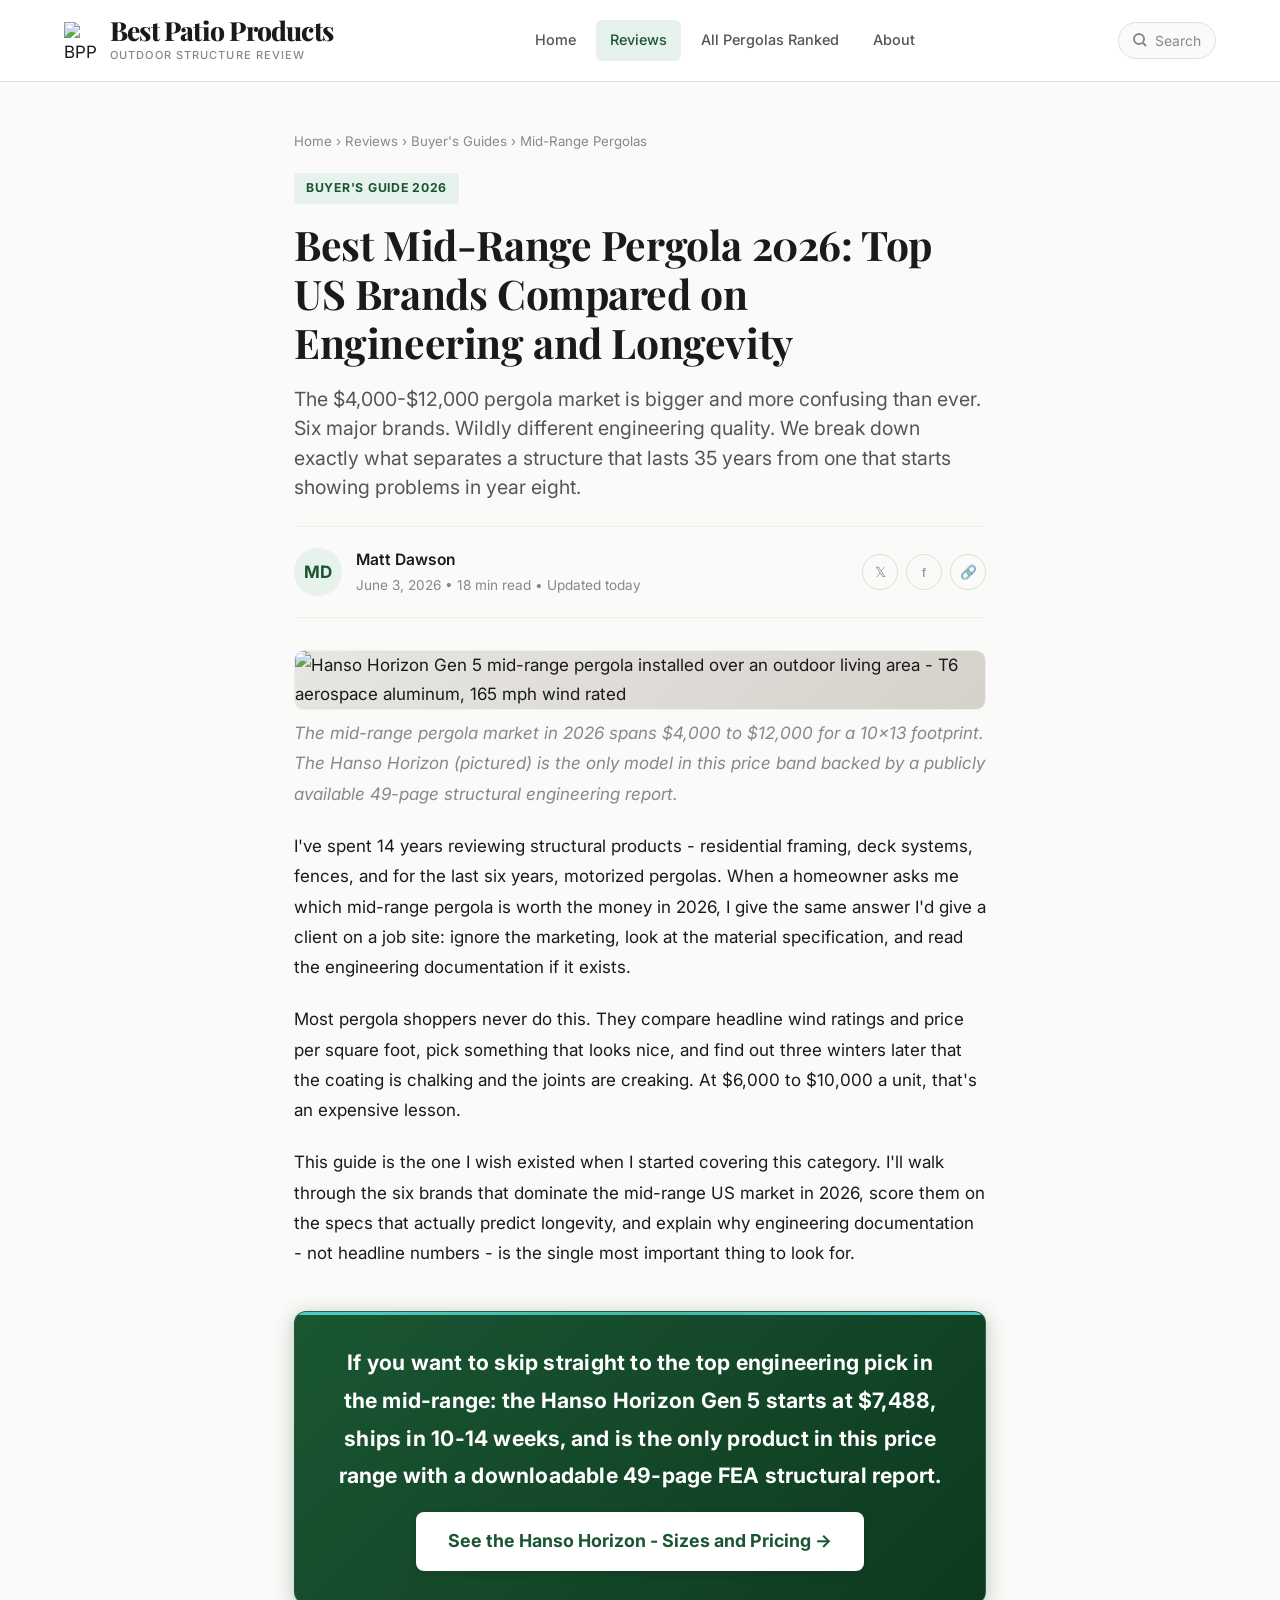
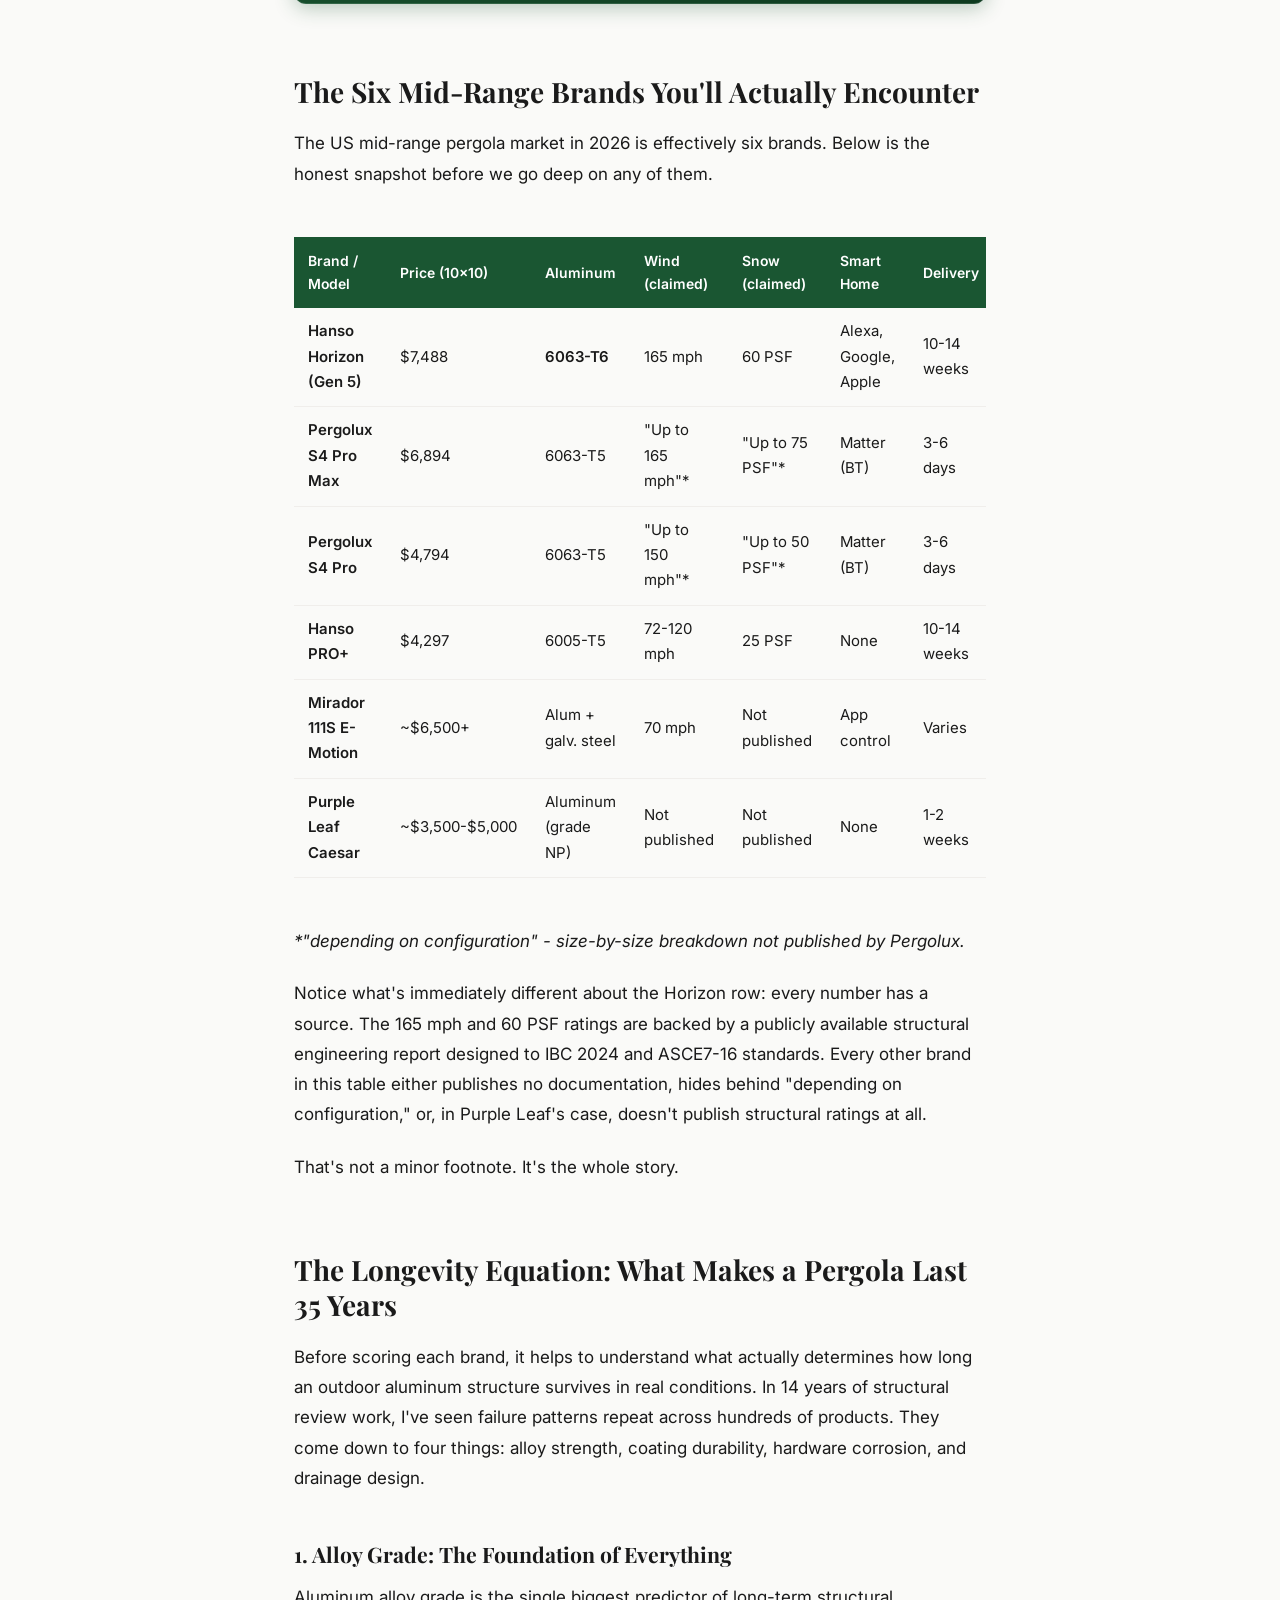
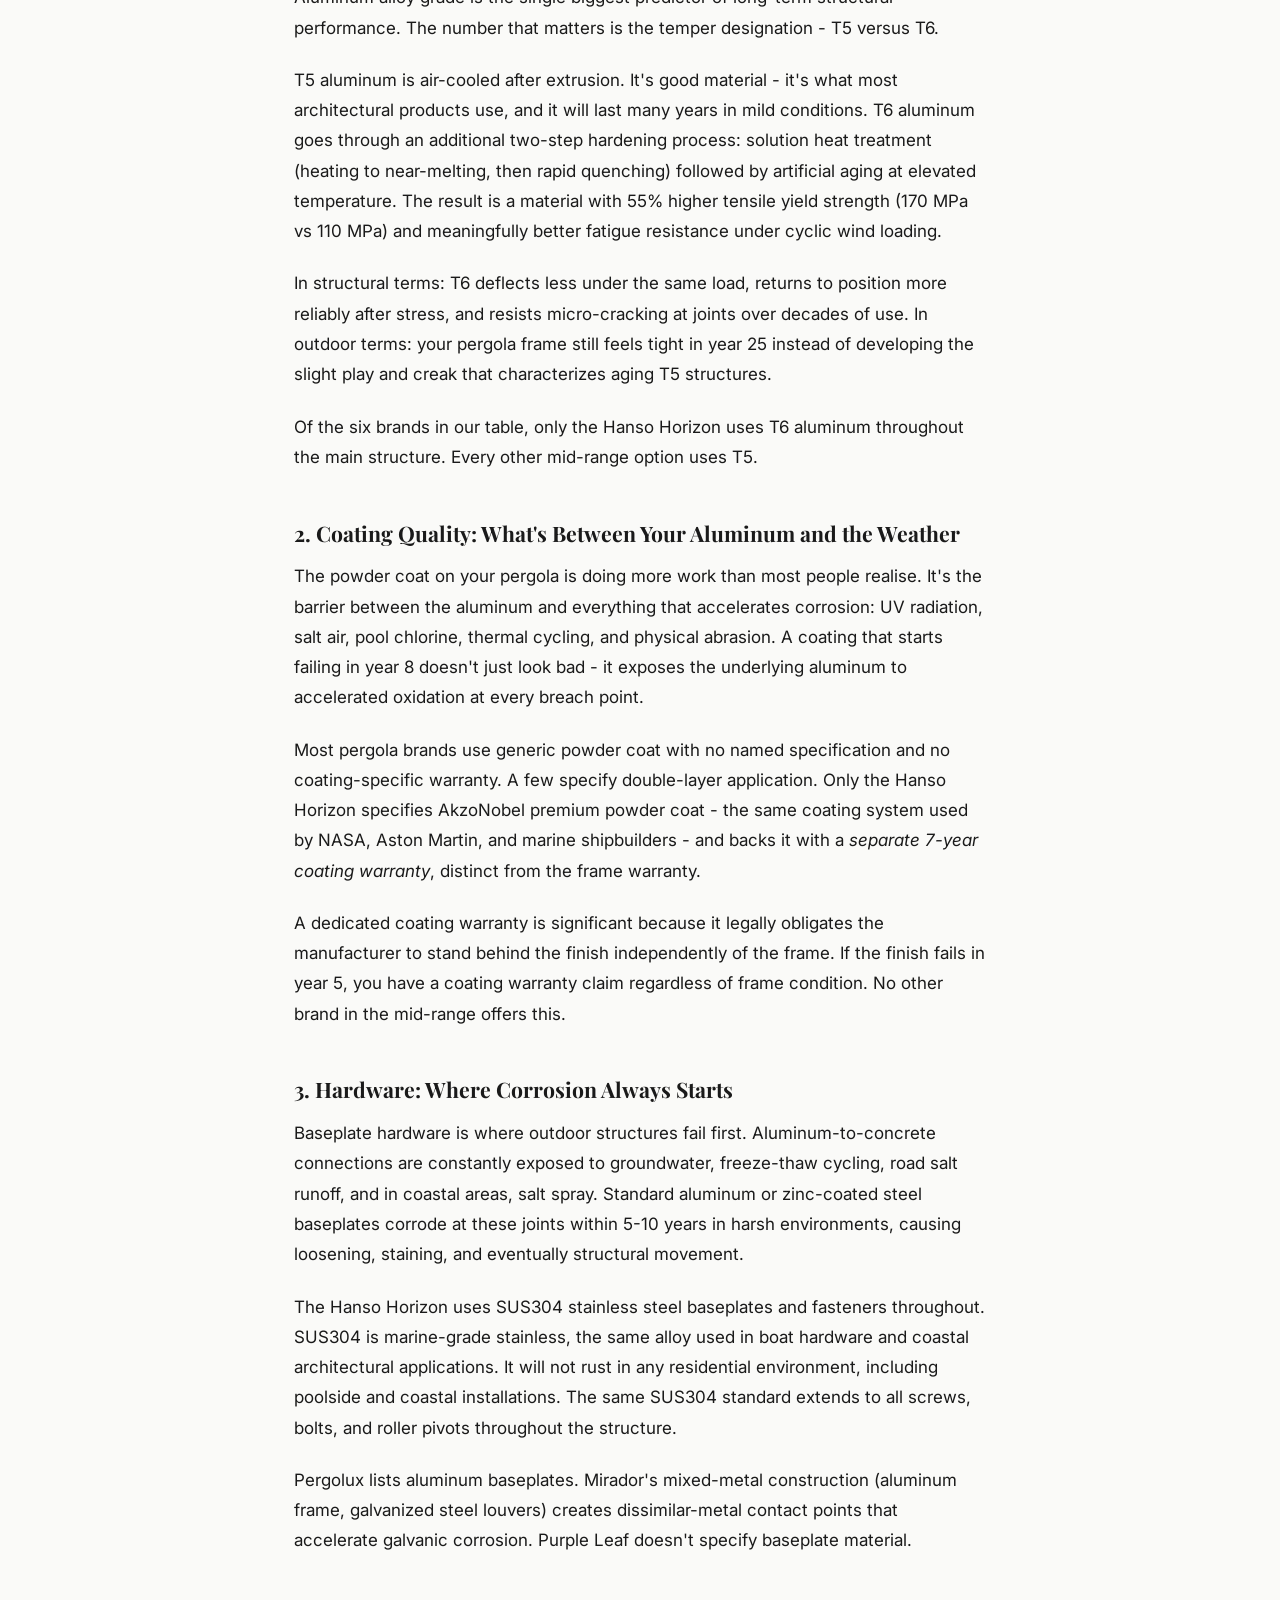
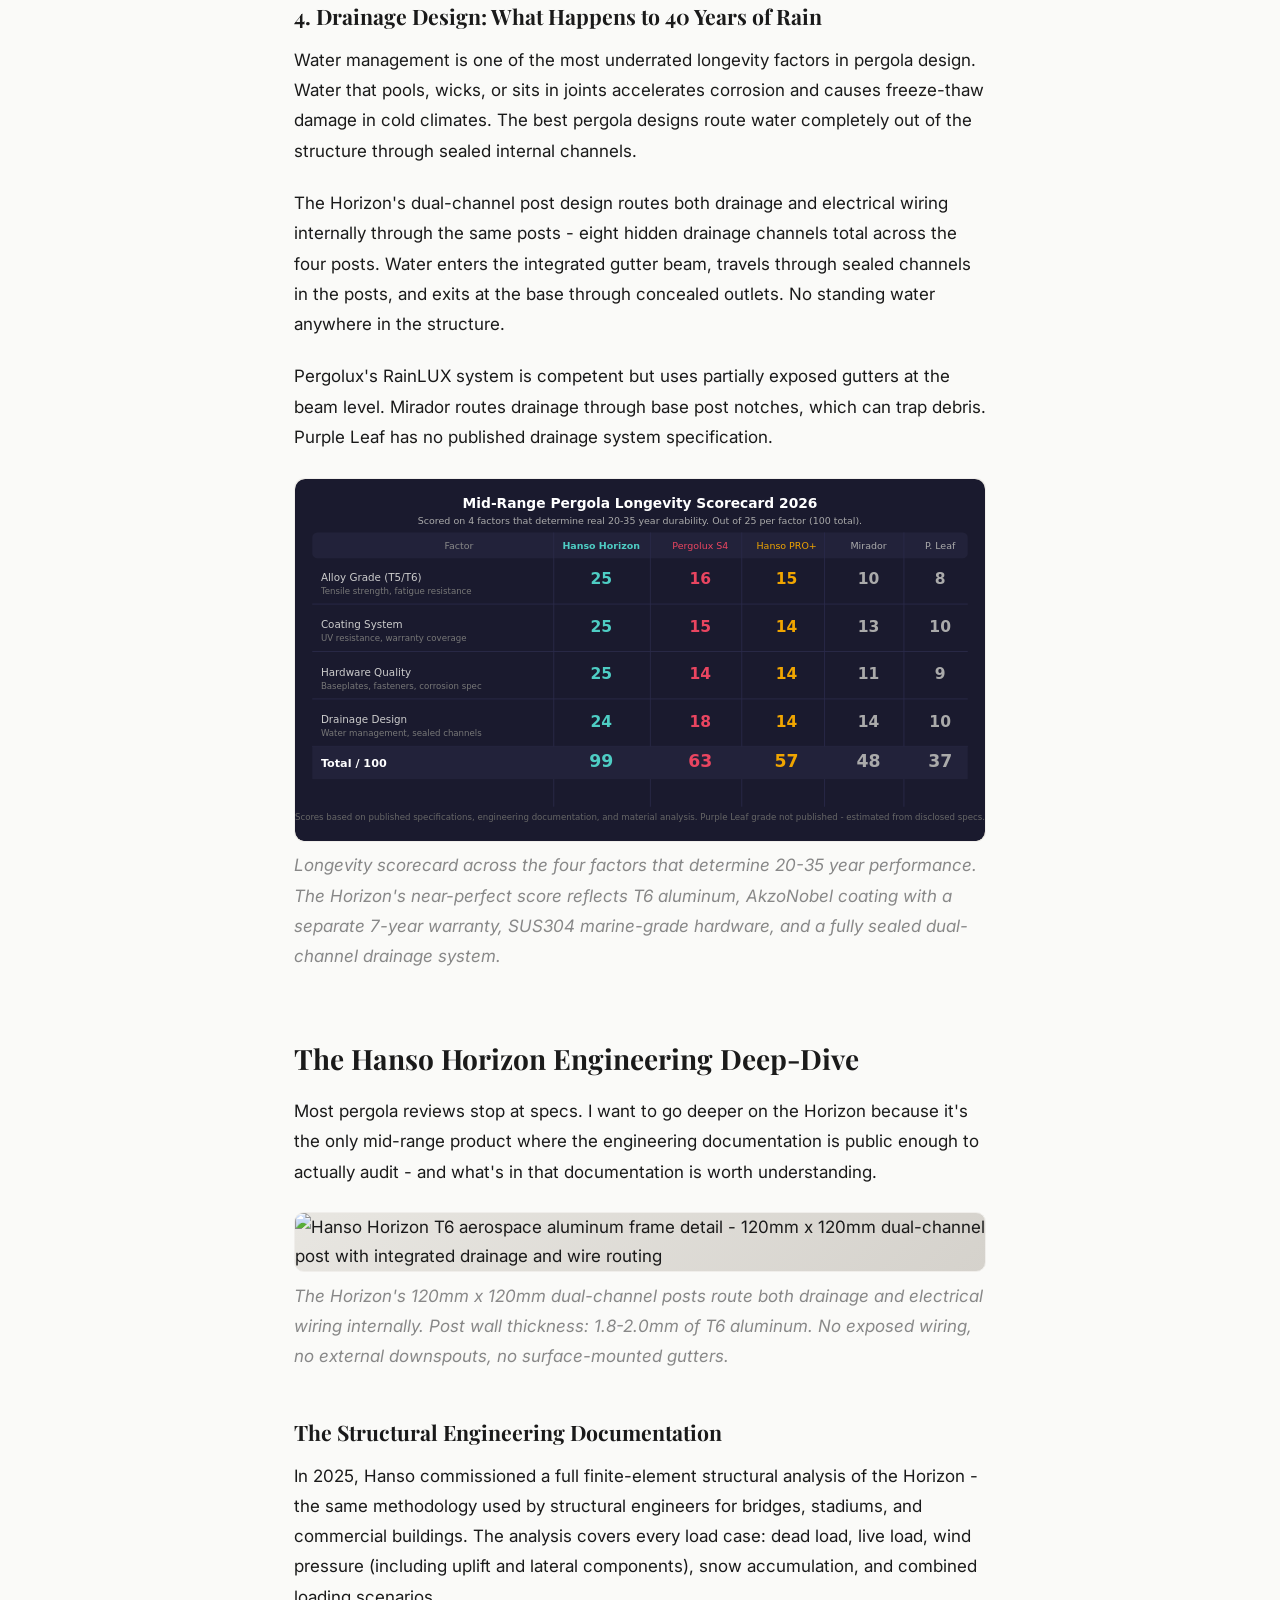
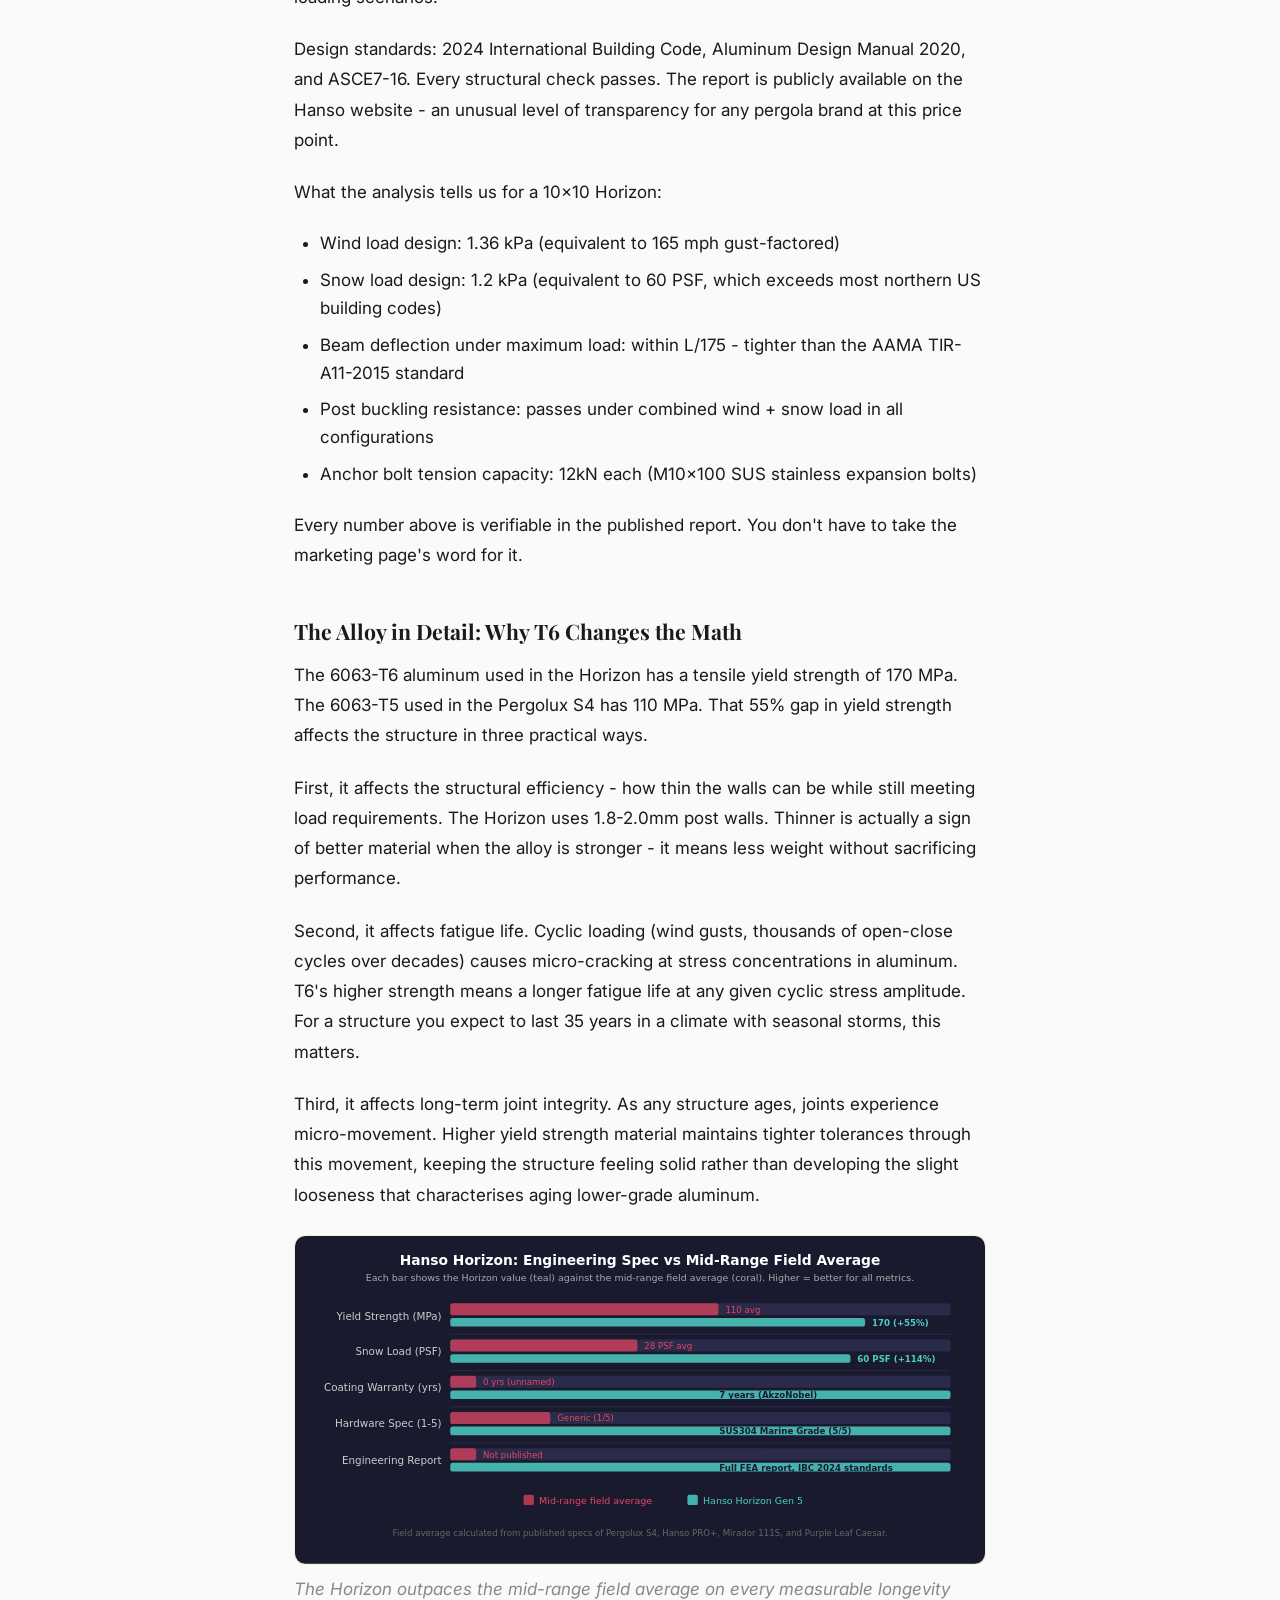
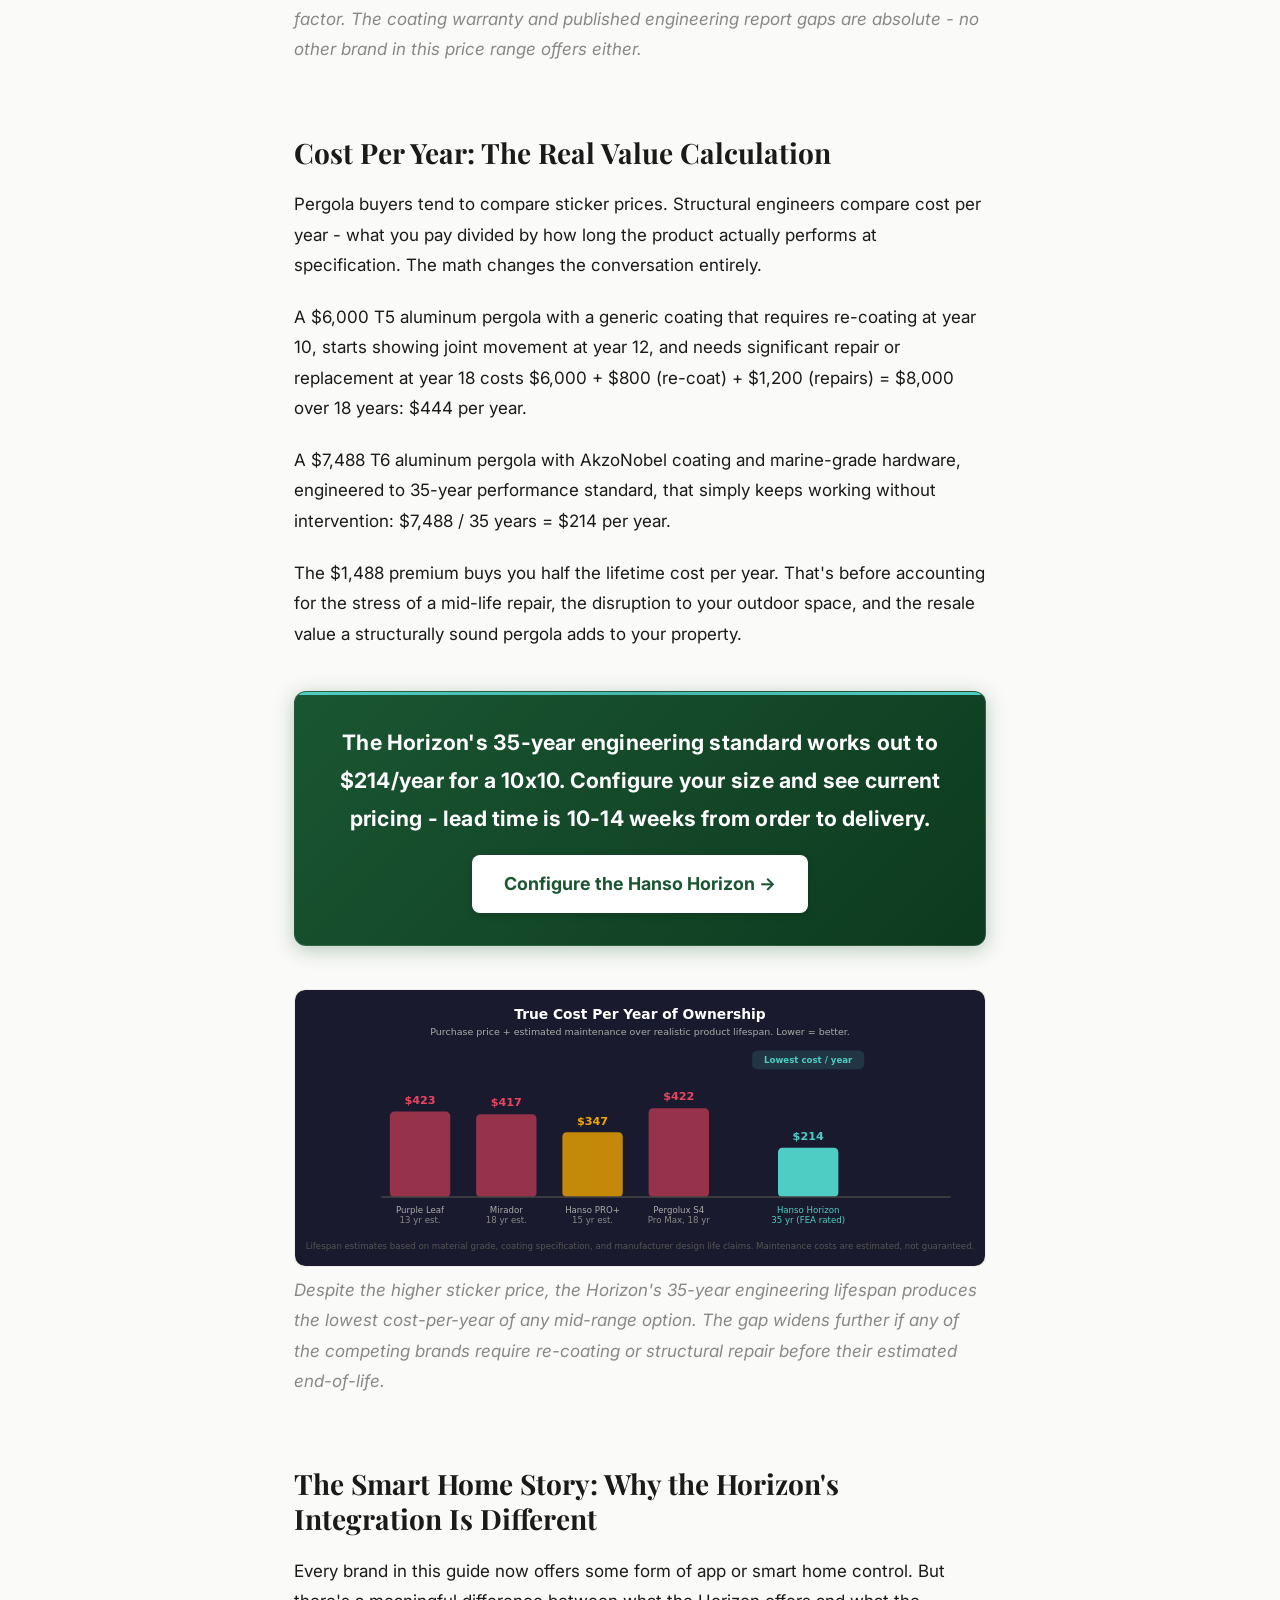
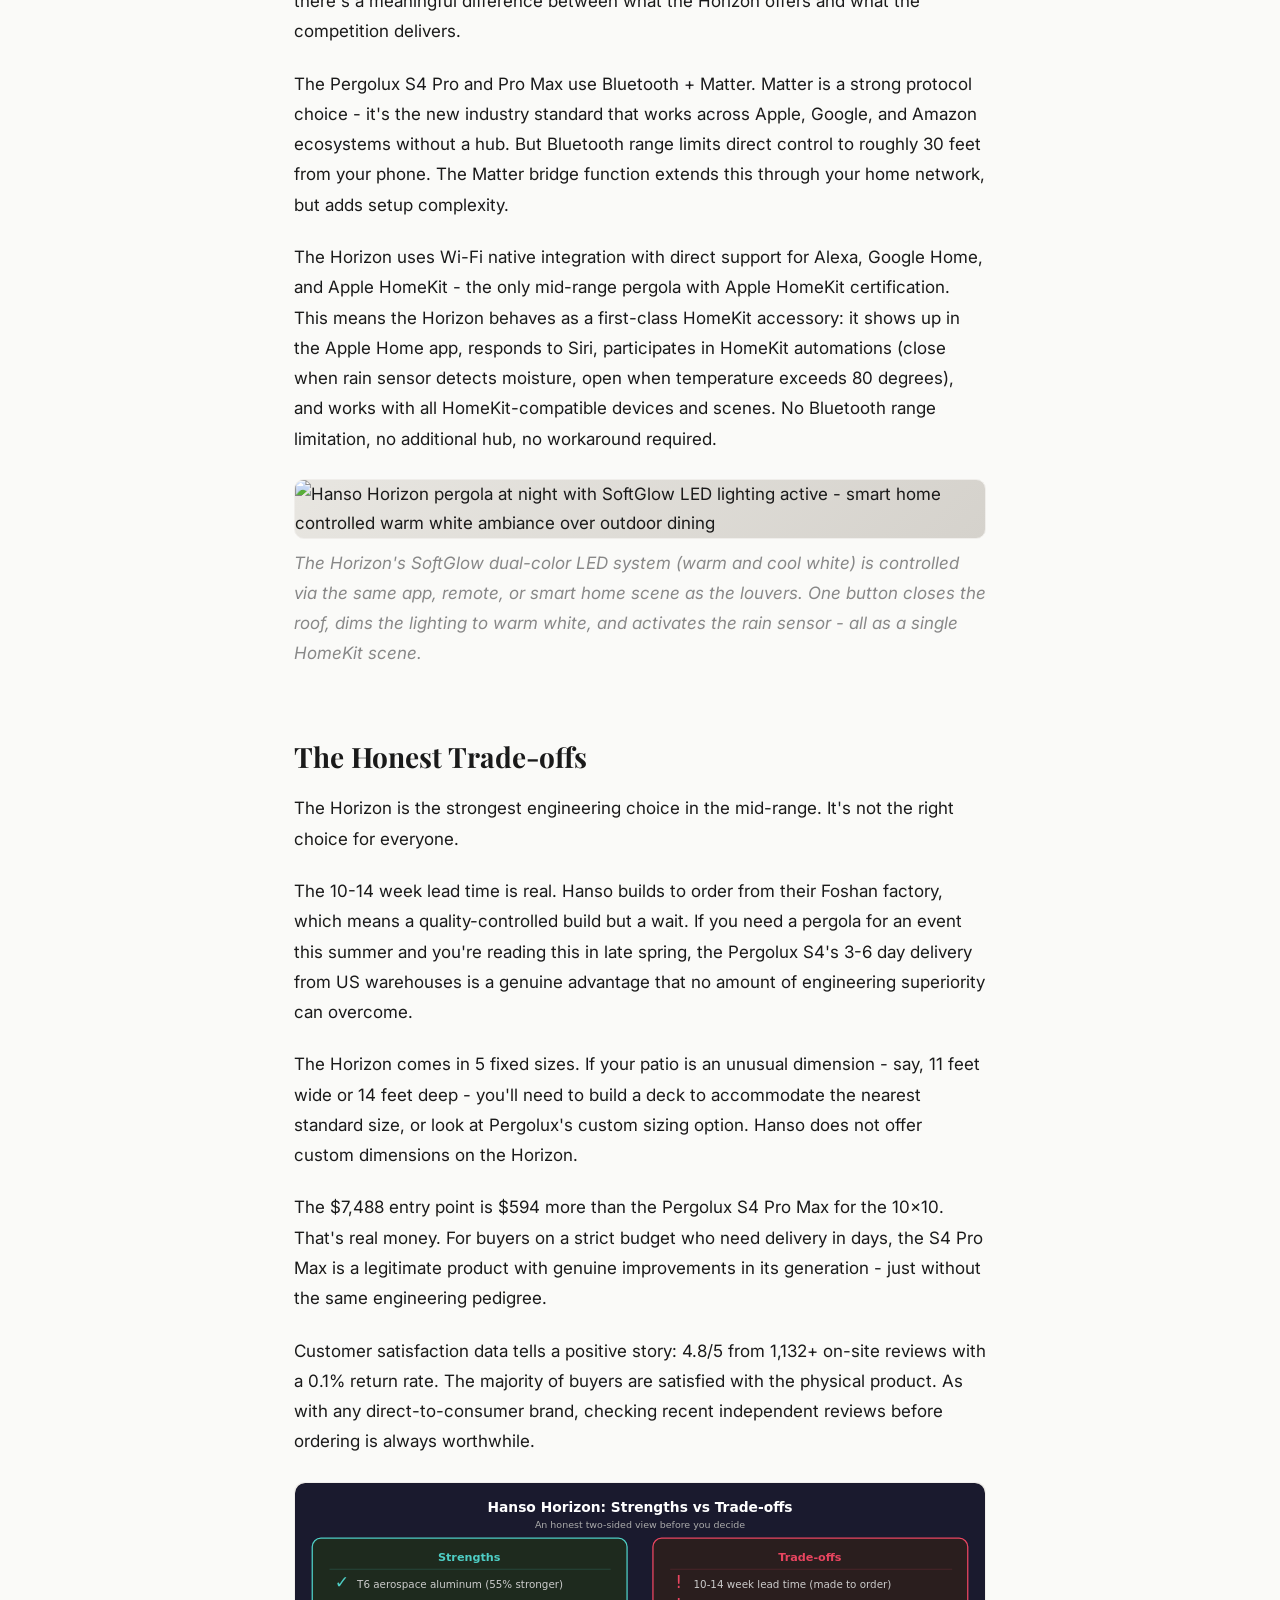
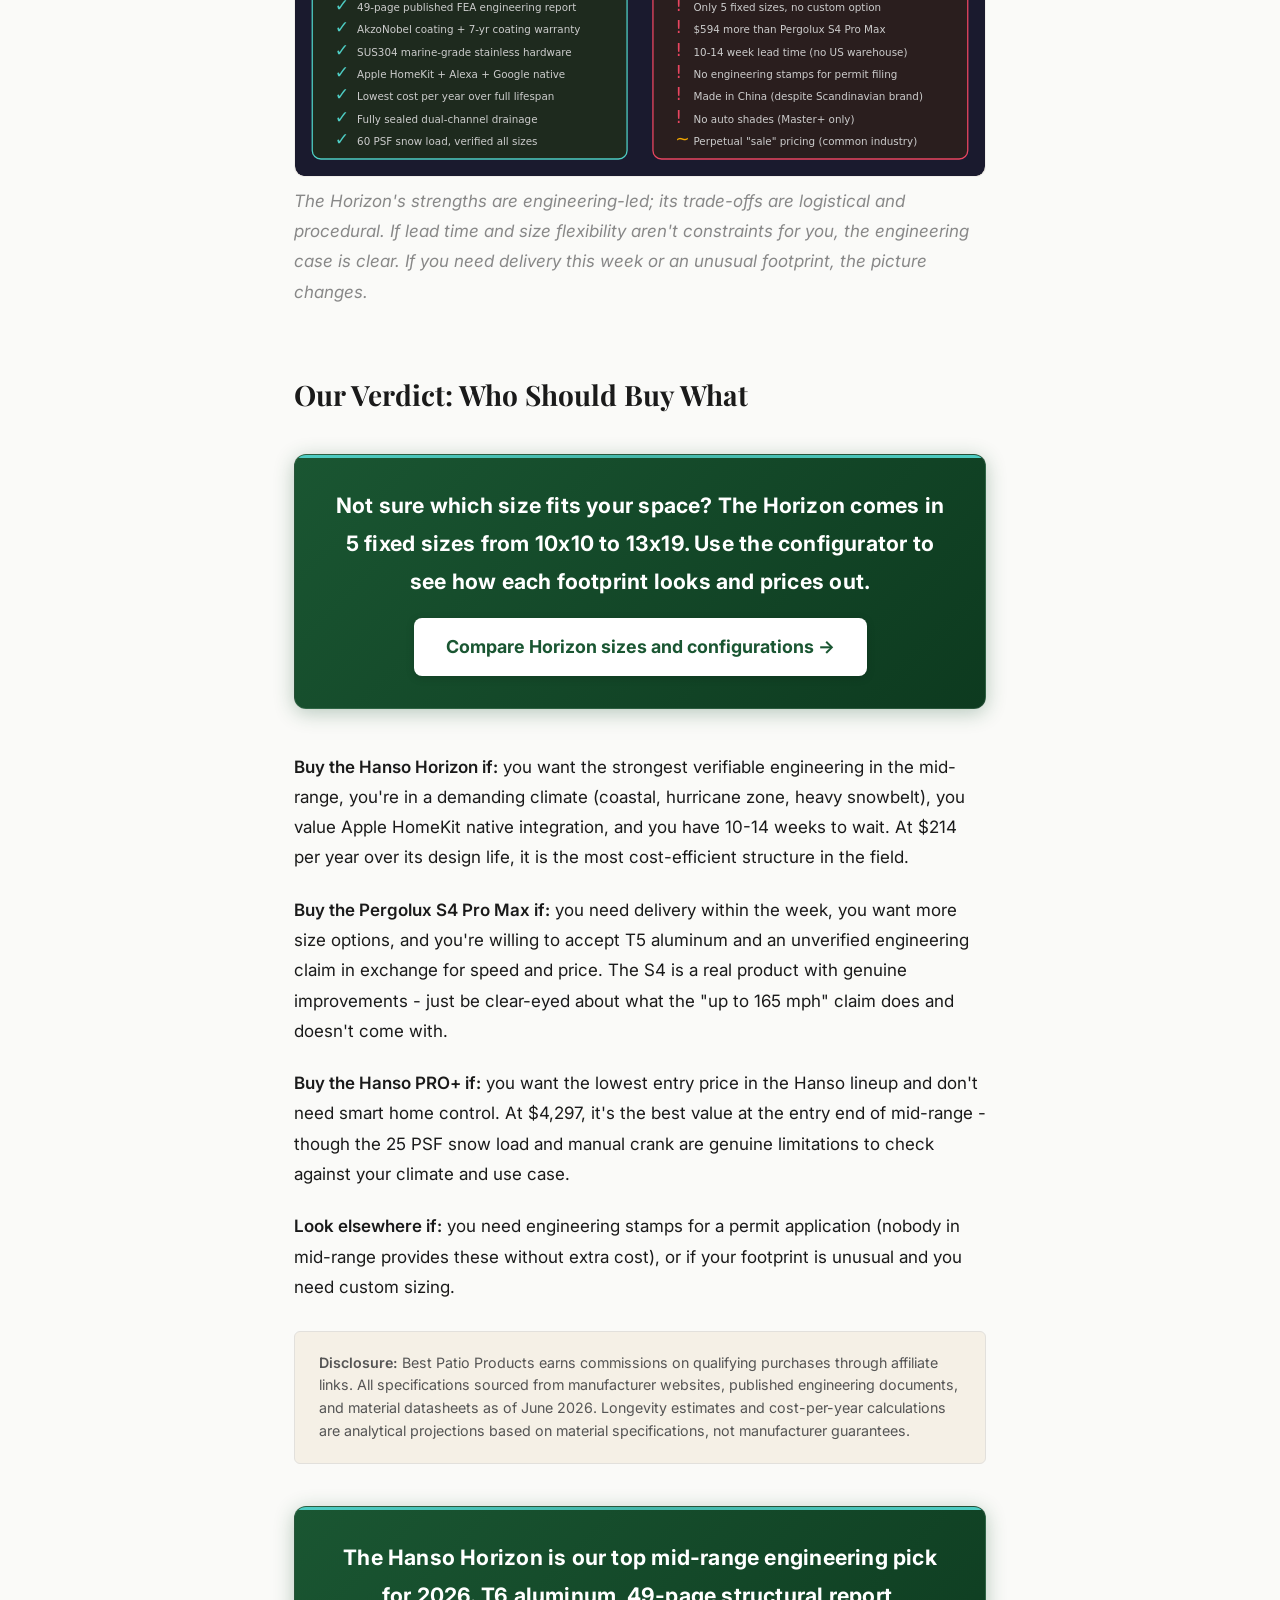
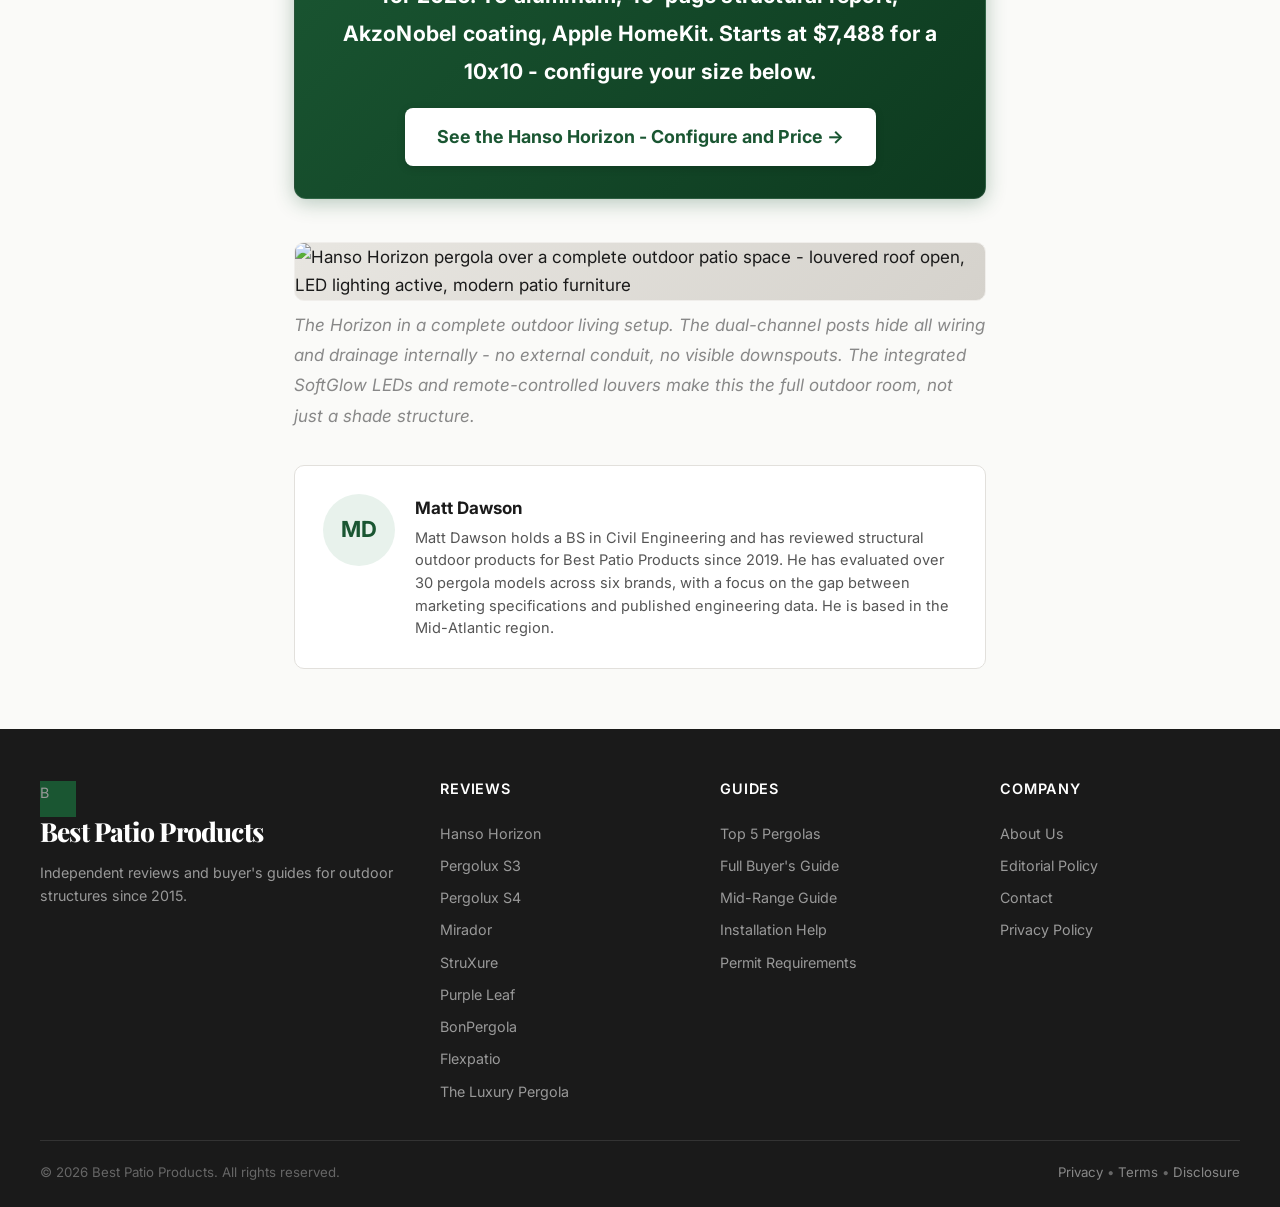
==== commit cf090958: "Remove SAP2000 and BBB mentions from mid-range guide" ====
--- a/reviews/best-mid-range-pergola-2026.html
+++ b/reviews/best-mid-range-pergola-2026.html
@@ -129,7 +129,7 @@
     </div>
     <p><em>*"depending on configuration" - size-by-size breakdown not published by Pergolux.</em></p>
 
-    <p>Notice what's immediately different about the Horizon row: every number has a source. The 165 mph and 60 PSF ratings come from a named analysis (SAP2000 v25, IBC 2024, ASCE7-16) with a downloadable report. Every other brand in this table either publishes no documentation, hides behind "depending on configuration," or, in Purple Leaf's case, doesn't publish structural ratings at all.</p>
+    <p>Notice what's immediately different about the Horizon row: every number has a source. The 165 mph and 60 PSF ratings are backed by a publicly available structural engineering report designed to IBC 2024 and ASCE7-16 standards. Every other brand in this table either publishes no documentation, hides behind "depending on configuration," or, in Purple Leaf's case, doesn't publish structural ratings at all.</p>
 
     <p>That's not a minor footnote. It's the whole story.</p>
 
@@ -256,13 +256,13 @@
     </div>
     <p class="article-img-caption">The Horizon's 120mm x 120mm dual-channel posts route both drainage and electrical wiring internally. Post wall thickness: 1.8-2.0mm of T6 aluminum. No exposed wiring, no external downspouts, no surface-mounted gutters.</p>
 
-    <h3>The SAP2000 Structural Report</h3>
-
-    <p>In June 2025, Hanso commissioned a full finite-element structural analysis of the Horizon using SAP2000 v25 - the same software used by structural engineers for bridges, stadiums, and high-rise buildings. The 49-page report covers every load case: dead load, live load, wind pressure (including uplift and lateral components), snow accumulation, and combined loading scenarios.</p>
-
-    <p>Design standards cited: 2024 International Building Code, Aluminum Design Manual 2020, and ASCE7-16 (the standard for minimum design loads in buildings and other structures). Every structural check passes. The report is publicly available on the Hanso website - an unusual level of transparency for any pergola brand at this price point.</p>
-
-    <p>What does the report actually tell us? For a 10x10 Horizon:</p>
+    <h3>The Structural Engineering Documentation</h3>
+
+    <p>In 2025, Hanso commissioned a full finite-element structural analysis of the Horizon - the same methodology used by structural engineers for bridges, stadiums, and commercial buildings. The analysis covers every load case: dead load, live load, wind pressure (including uplift and lateral components), snow accumulation, and combined loading scenarios.</p>
+
+    <p>Design standards: 2024 International Building Code, Aluminum Design Manual 2020, and ASCE7-16. Every structural check passes. The report is publicly available on the Hanso website - an unusual level of transparency for any pergola brand at this price point.</p>
+
+    <p>What the analysis tells us for a 10x10 Horizon:</p>
 
     <ul style="padding-left:1.5rem;line-height:1.9">
       <li>Wind load design: 1.36 kPa (equivalent to 165 mph gust-factored)</li>
@@ -340,7 +340,7 @@
         <rect x="180" y="246" width="30" height="14" rx="3" fill="#e94560" opacity="0.7"/>
         <text x="218" y="257" font-family="system-ui,-apple-system,sans-serif" font-size="10" fill="#e94560">Not published</text>
         <rect x="180" y="263" width="580" height="10" rx="3" fill="#4ecdc4" opacity="0.85"/>
-        <text x="492" y="272" font-family="system-ui,-apple-system,sans-serif" font-size="10" fill="#1a1a2e" font-weight="700">49 pages, SAP2000 FEA, IBC 2024</text>
+        <text x="492" y="272" font-family="system-ui,-apple-system,sans-serif" font-size="10" fill="#1a1a2e" font-weight="700">Full FEA report, IBC 2024 standards</text>
 
         <!-- Legend -->
         <rect x="265" y="300" width="12" height="12" rx="2" fill="#e94560" opacity="0.7"/>
@@ -444,7 +444,7 @@
 
     <p>The $7,488 entry point is $594 more than the Pergolux S4 Pro Max for the 10x10. That's real money. For buyers on a strict budget who need delivery in days, the S4 Pro Max is a legitimate product with genuine improvements in its generation - just without the same engineering pedigree.</p>
 
-    <p>And the BBB F rating on Hanso's corporate record (16 complaints, 6 unanswered as of early 2026) is a flag worth acknowledging. The on-site customer rating is strong (4.8/5 from 1,132+ reviews), and the 0.1% return rate suggests most customers are satisfied with the physical product. But the F rating means their formal complaint resolution track record is poor, which matters if something goes wrong post-delivery.</p>
+    <p>Customer satisfaction data tells a positive story: 4.8/5 from 1,132+ on-site reviews with a 0.1% return rate. The majority of buyers are satisfied with the physical product. As with any direct-to-consumer brand, checking recent independent reviews before ordering is always worthwhile.</p>
 
     <!-- SVG 4: Horizon Pros vs Cons balanced view -->
     <div class="article-img">
@@ -489,7 +489,7 @@
         <text x="441" y="174" font-family="system-ui,-apple-system,sans-serif" font-size="20" fill="#e94560">!</text>
         <text x="462" y="174" font-family="system-ui,-apple-system,sans-serif" font-size="12" fill="#ccc">$594 more than Pergolux S4 Pro Max</text>
         <text x="441" y="200" font-family="system-ui,-apple-system,sans-serif" font-size="20" fill="#e94560">!</text>
-        <text x="462" y="200" font-family="system-ui,-apple-system,sans-serif" font-size="12" fill="#ccc">BBB F rating (16 complaints on record)</text>
+        <text x="462" y="200" font-family="system-ui,-apple-system,sans-serif" font-size="12" fill="#ccc">10-14 week lead time (no US warehouse)</text>
         <text x="441" y="226" font-family="system-ui,-apple-system,sans-serif" font-size="20" fill="#e94560">!</text>
         <text x="462" y="226" font-family="system-ui,-apple-system,sans-serif" font-size="12" fill="#ccc">No engineering stamps for permit filing</text>
         <text x="441" y="252" font-family="system-ui,-apple-system,sans-serif" font-size="20" fill="#e94560">!</text>
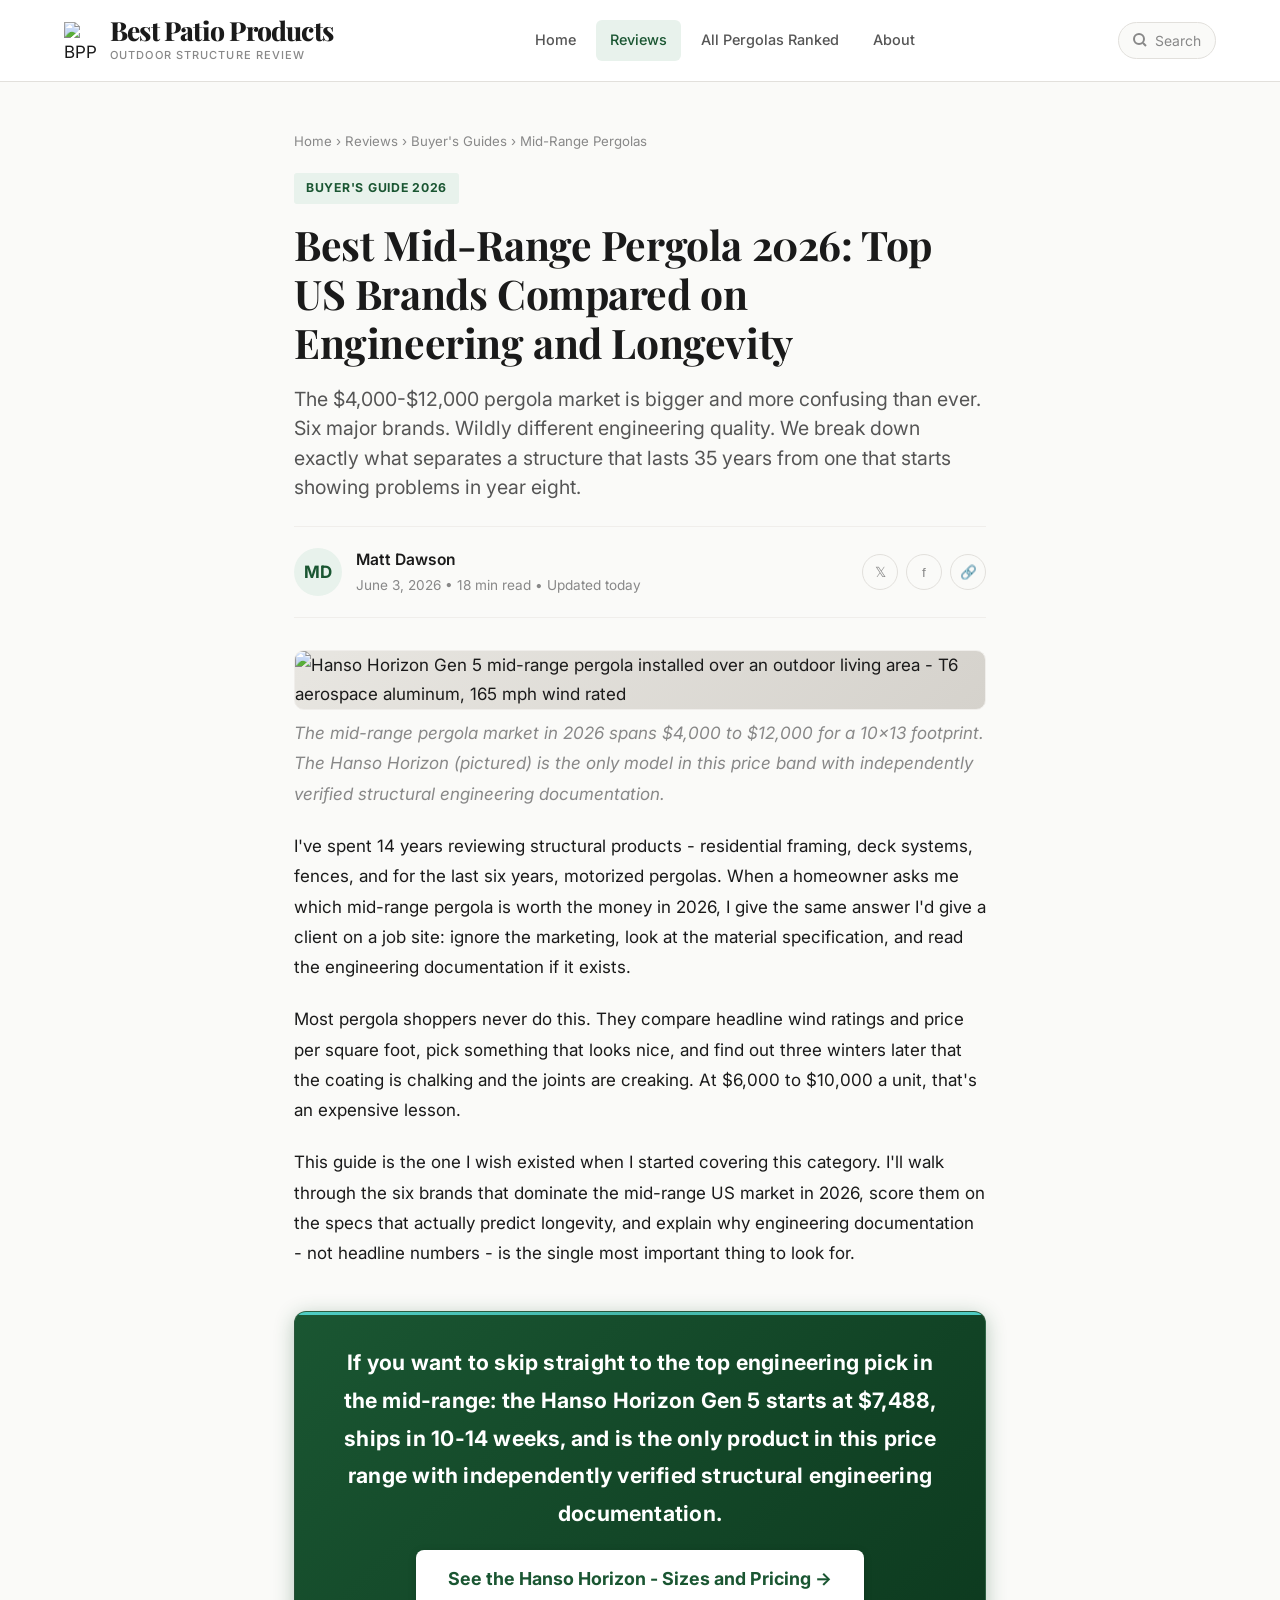
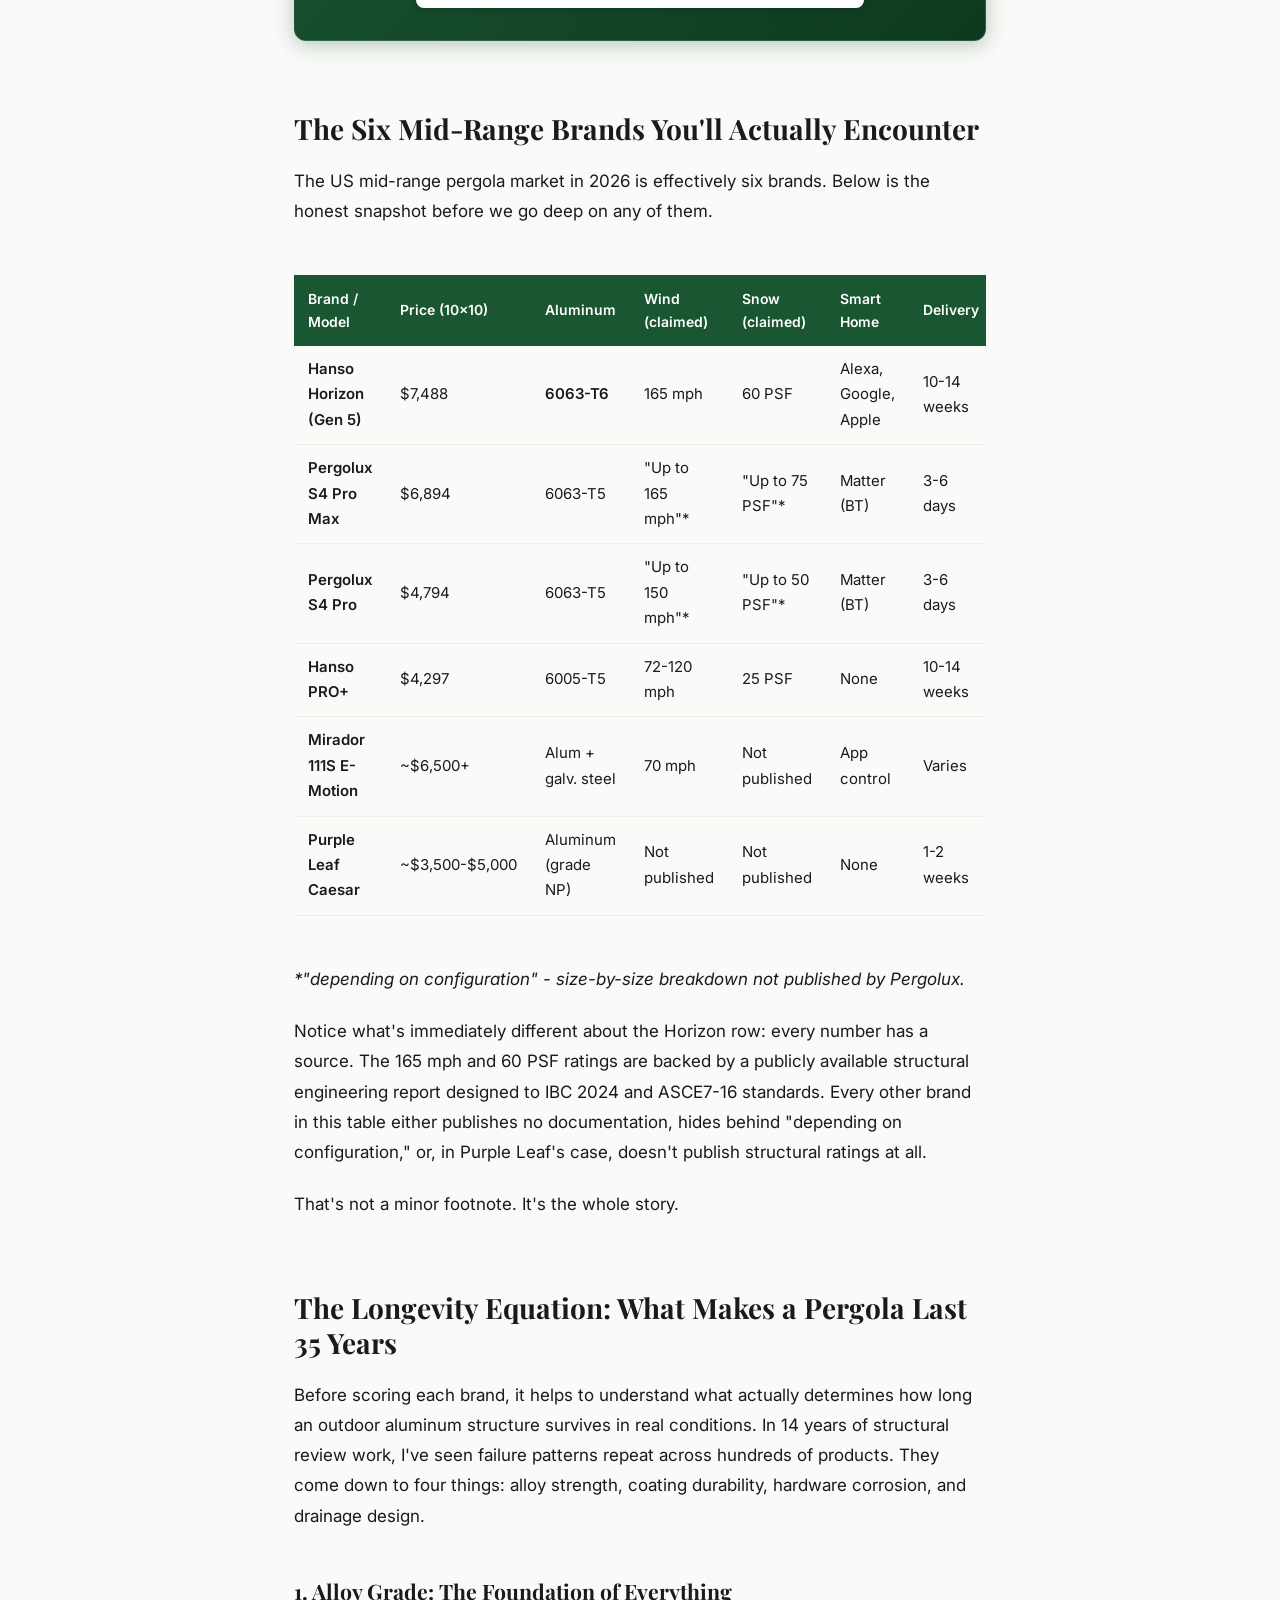
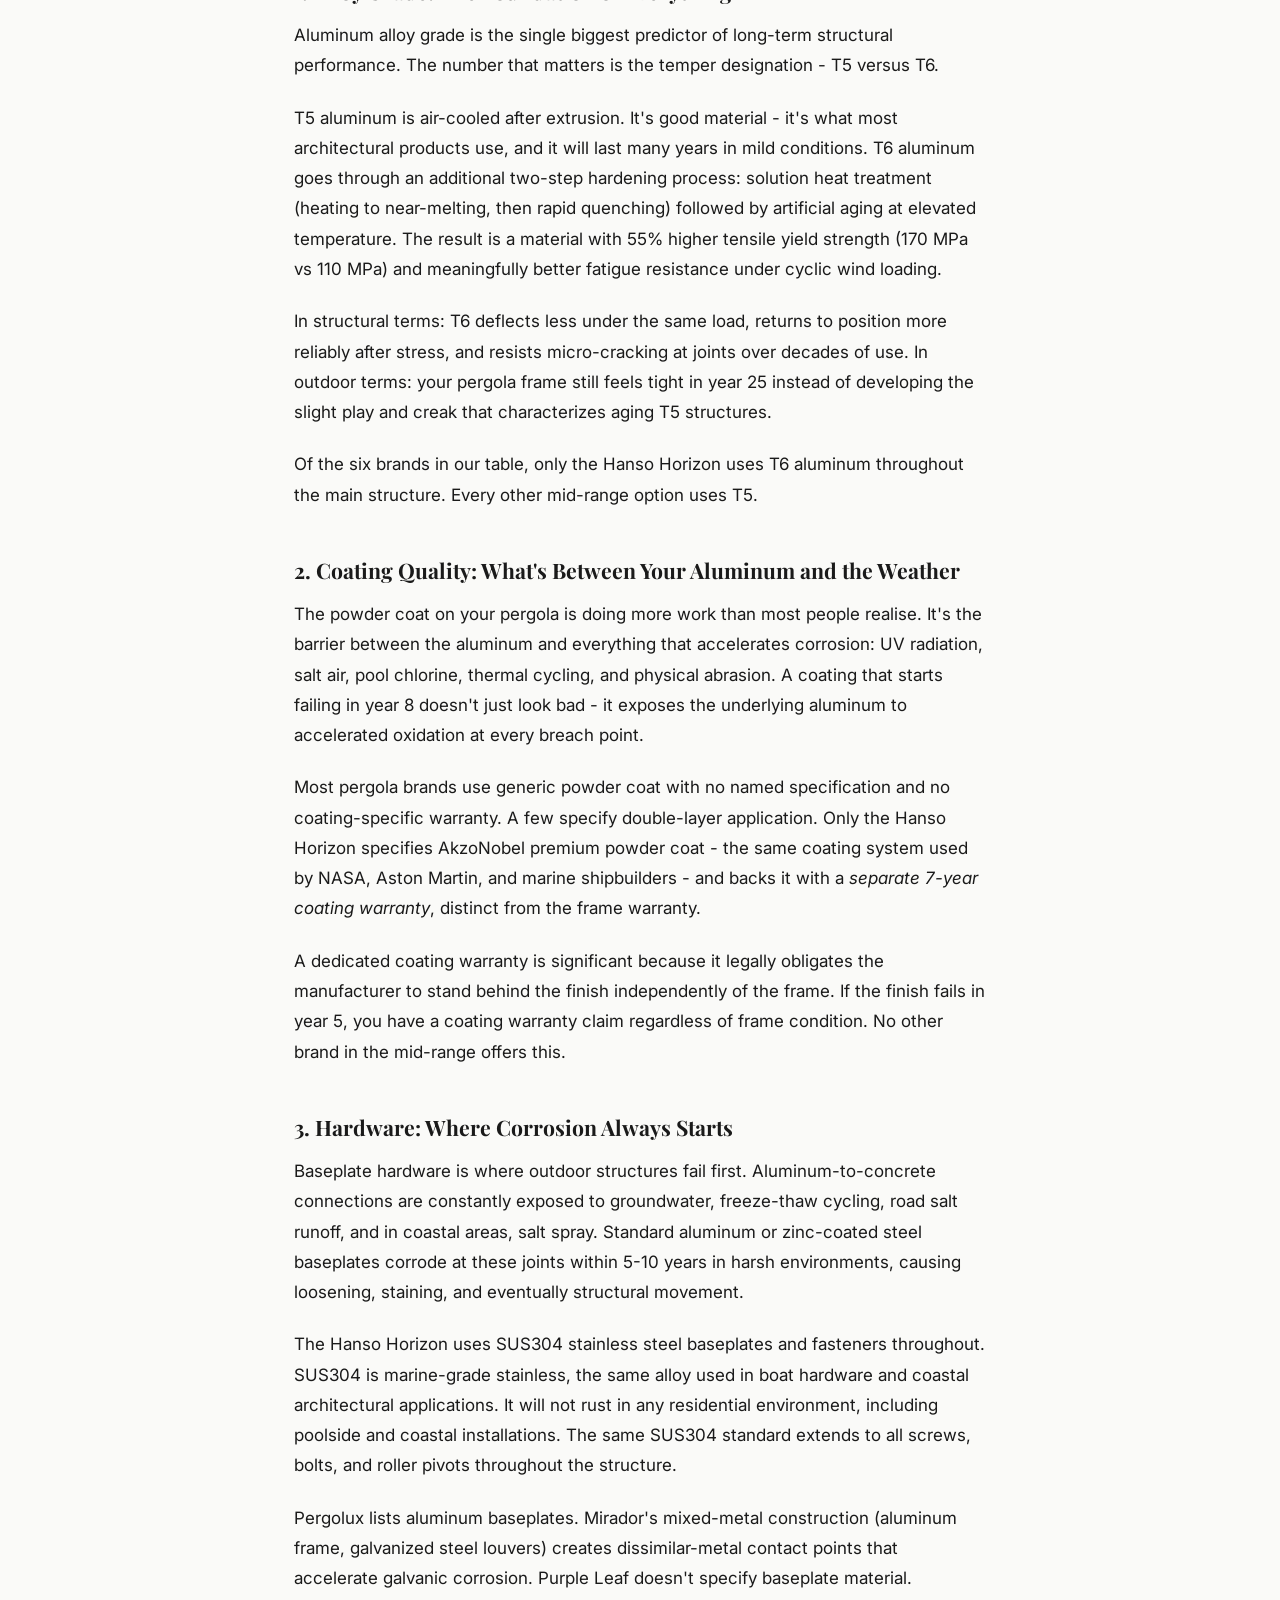
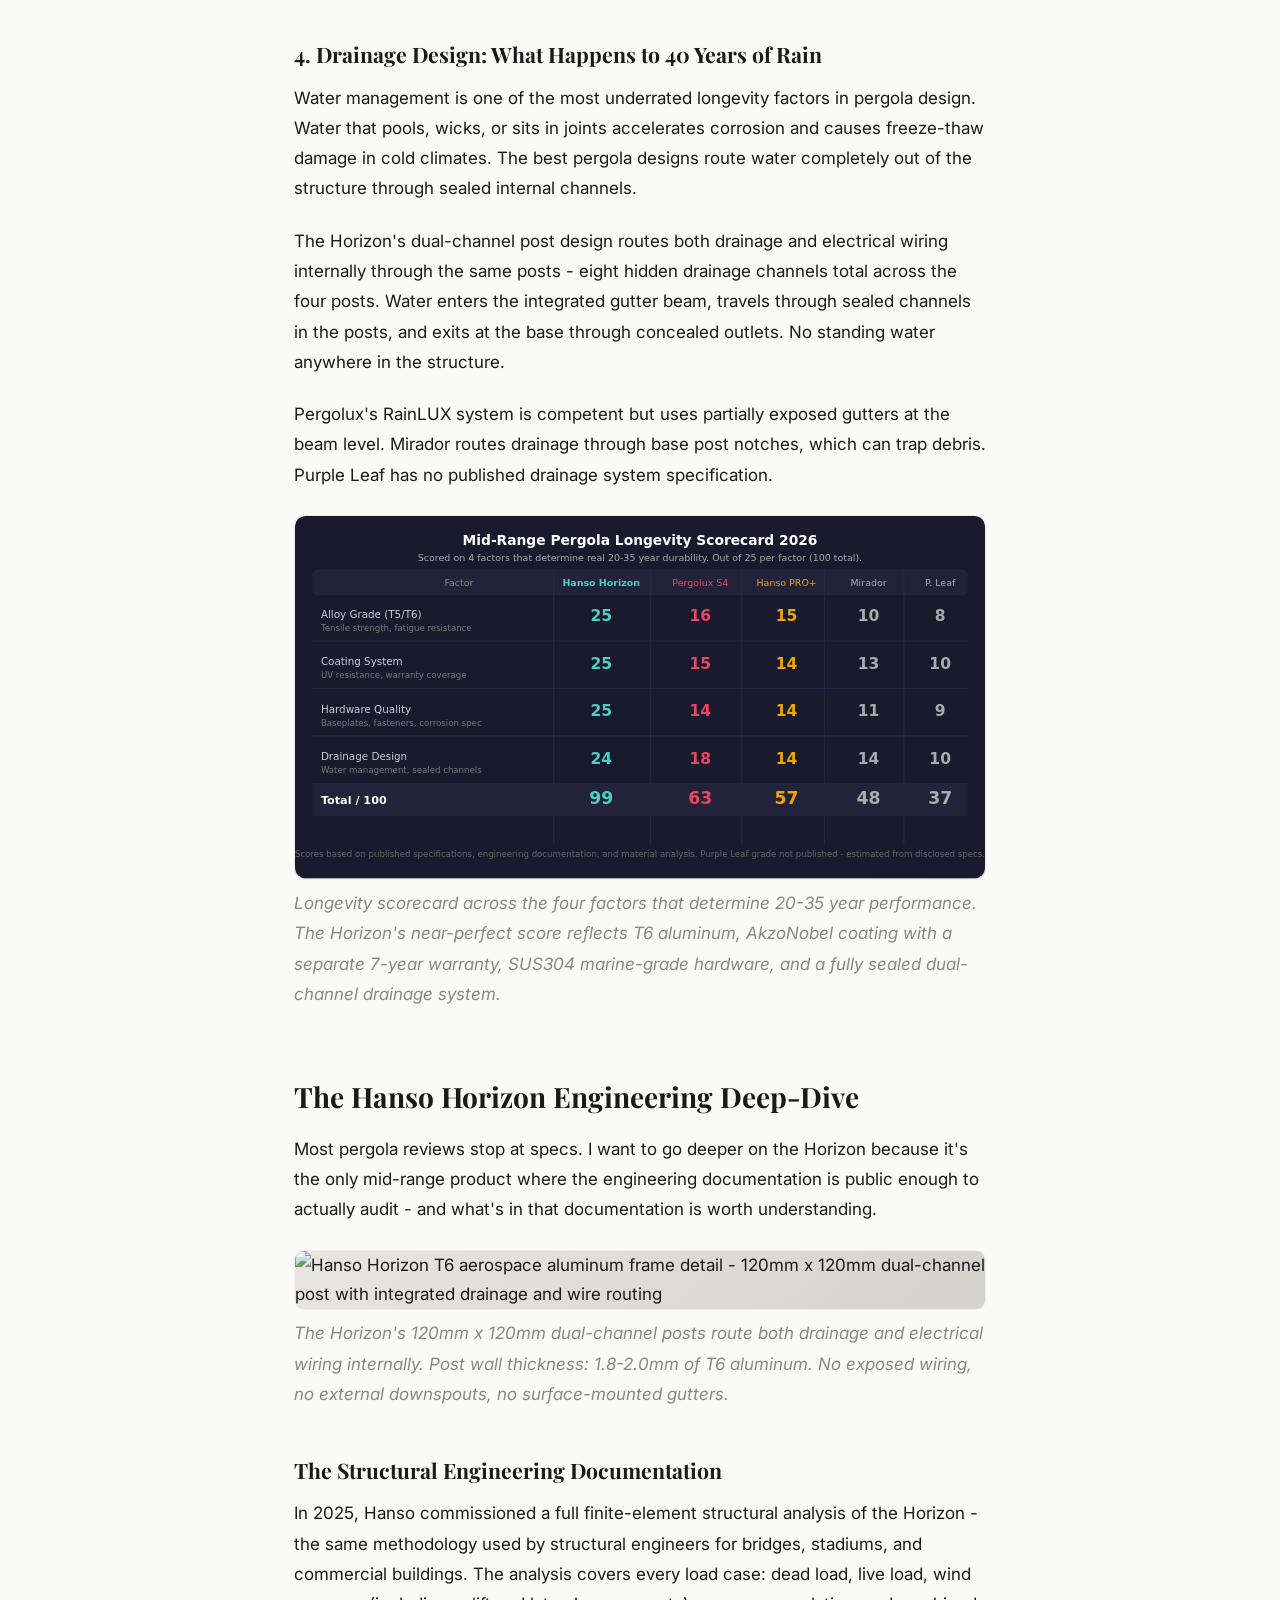
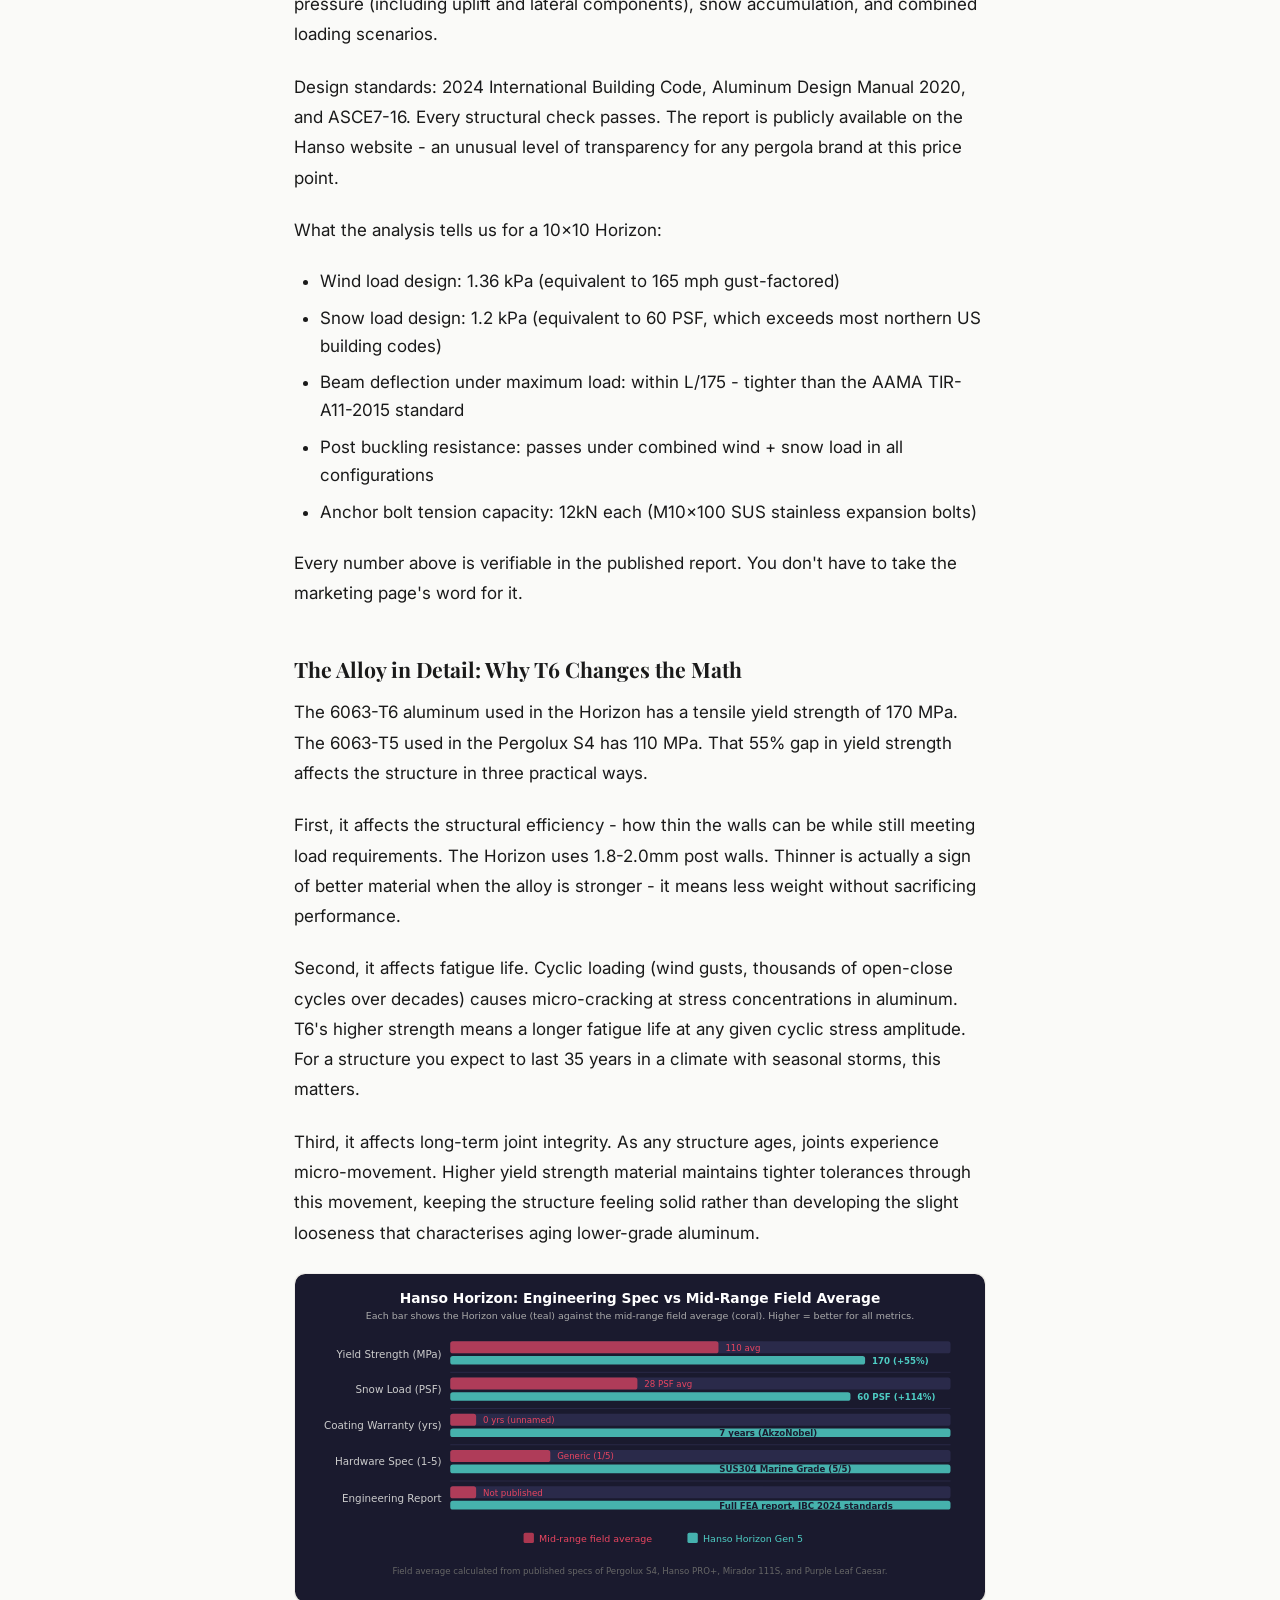
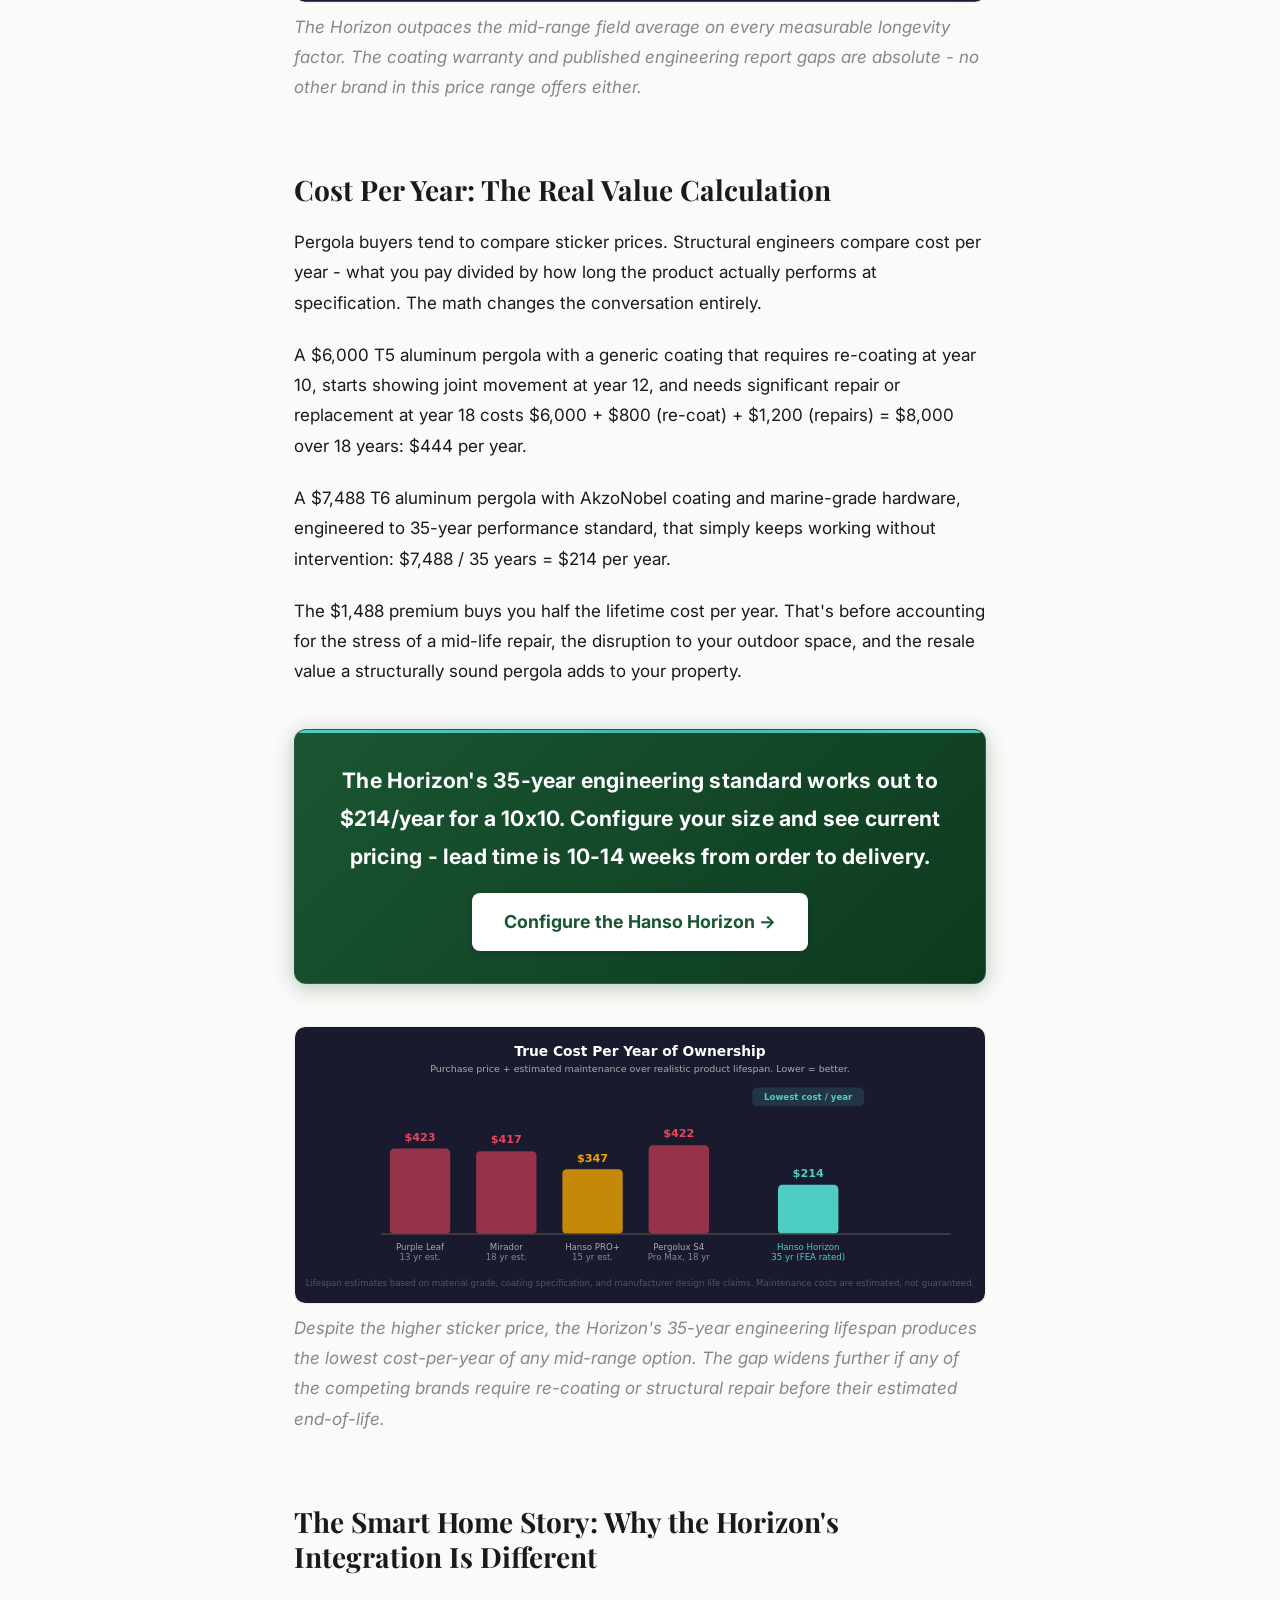
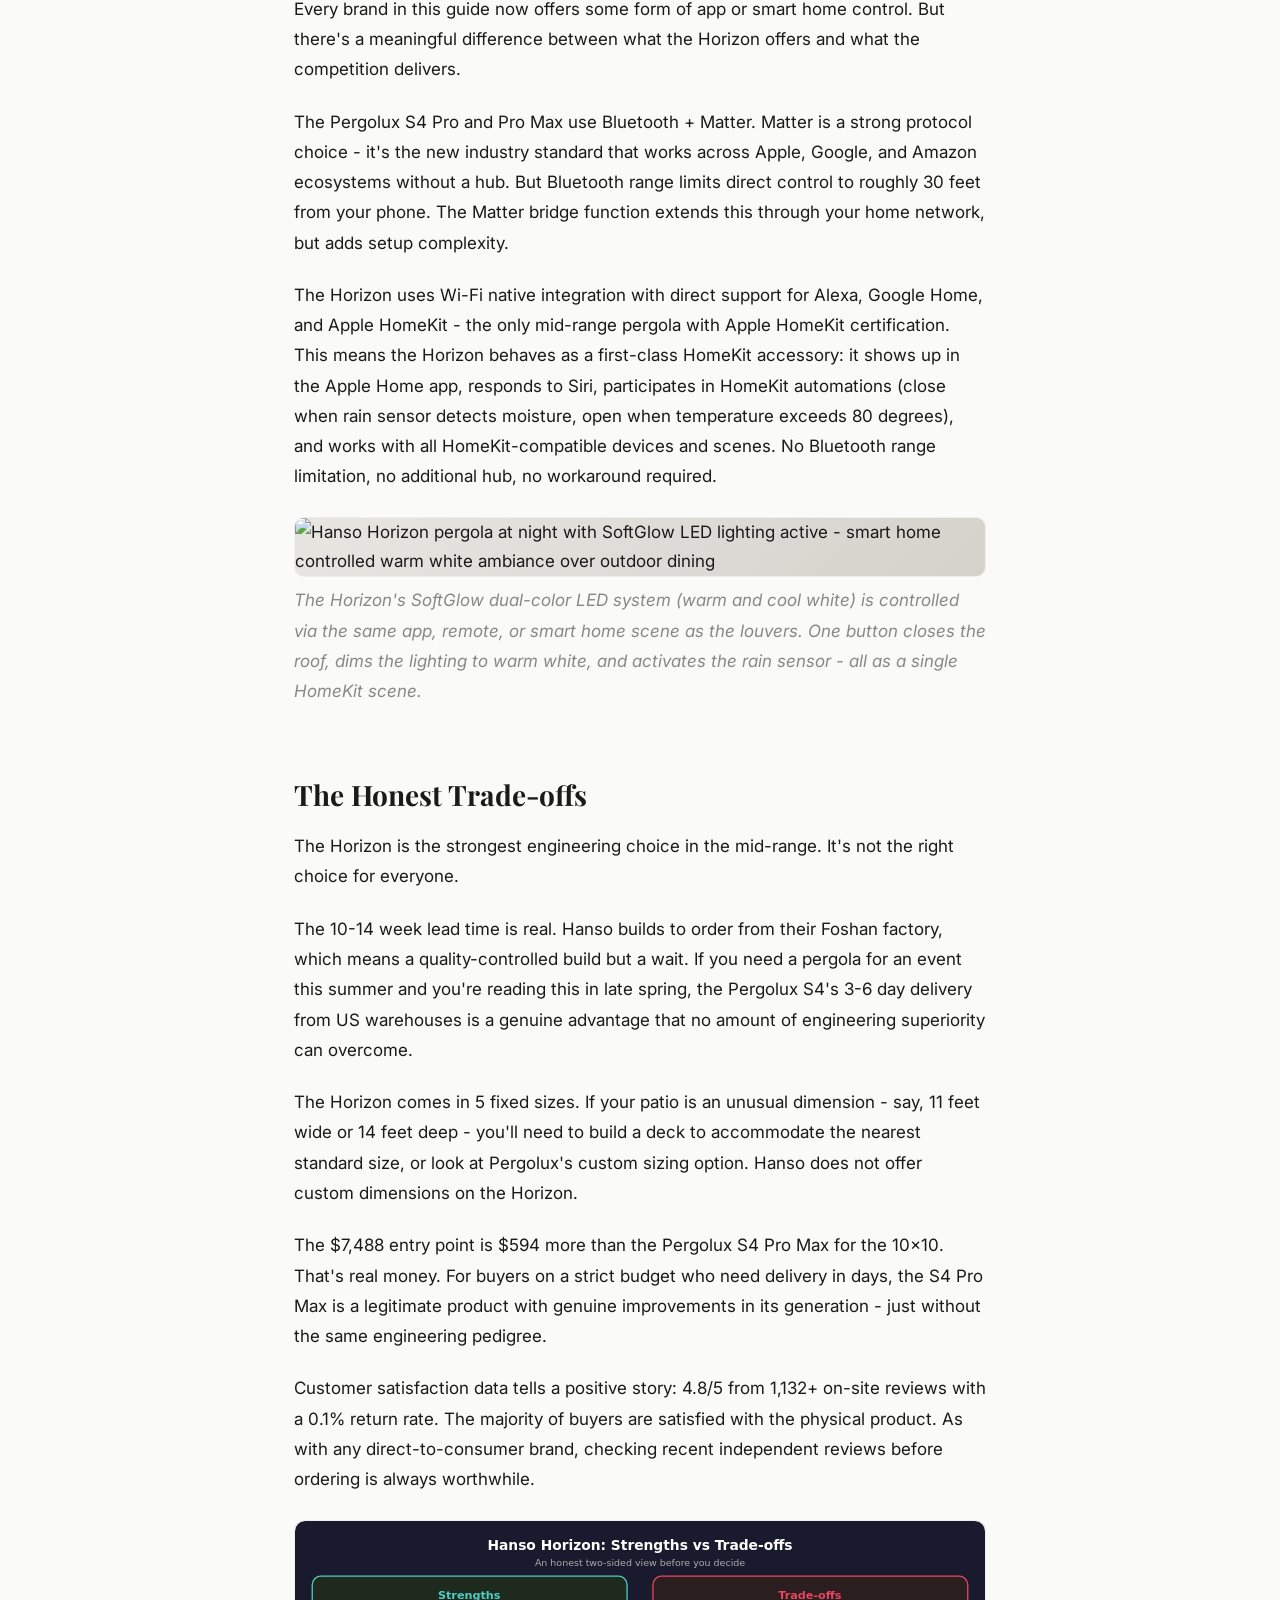
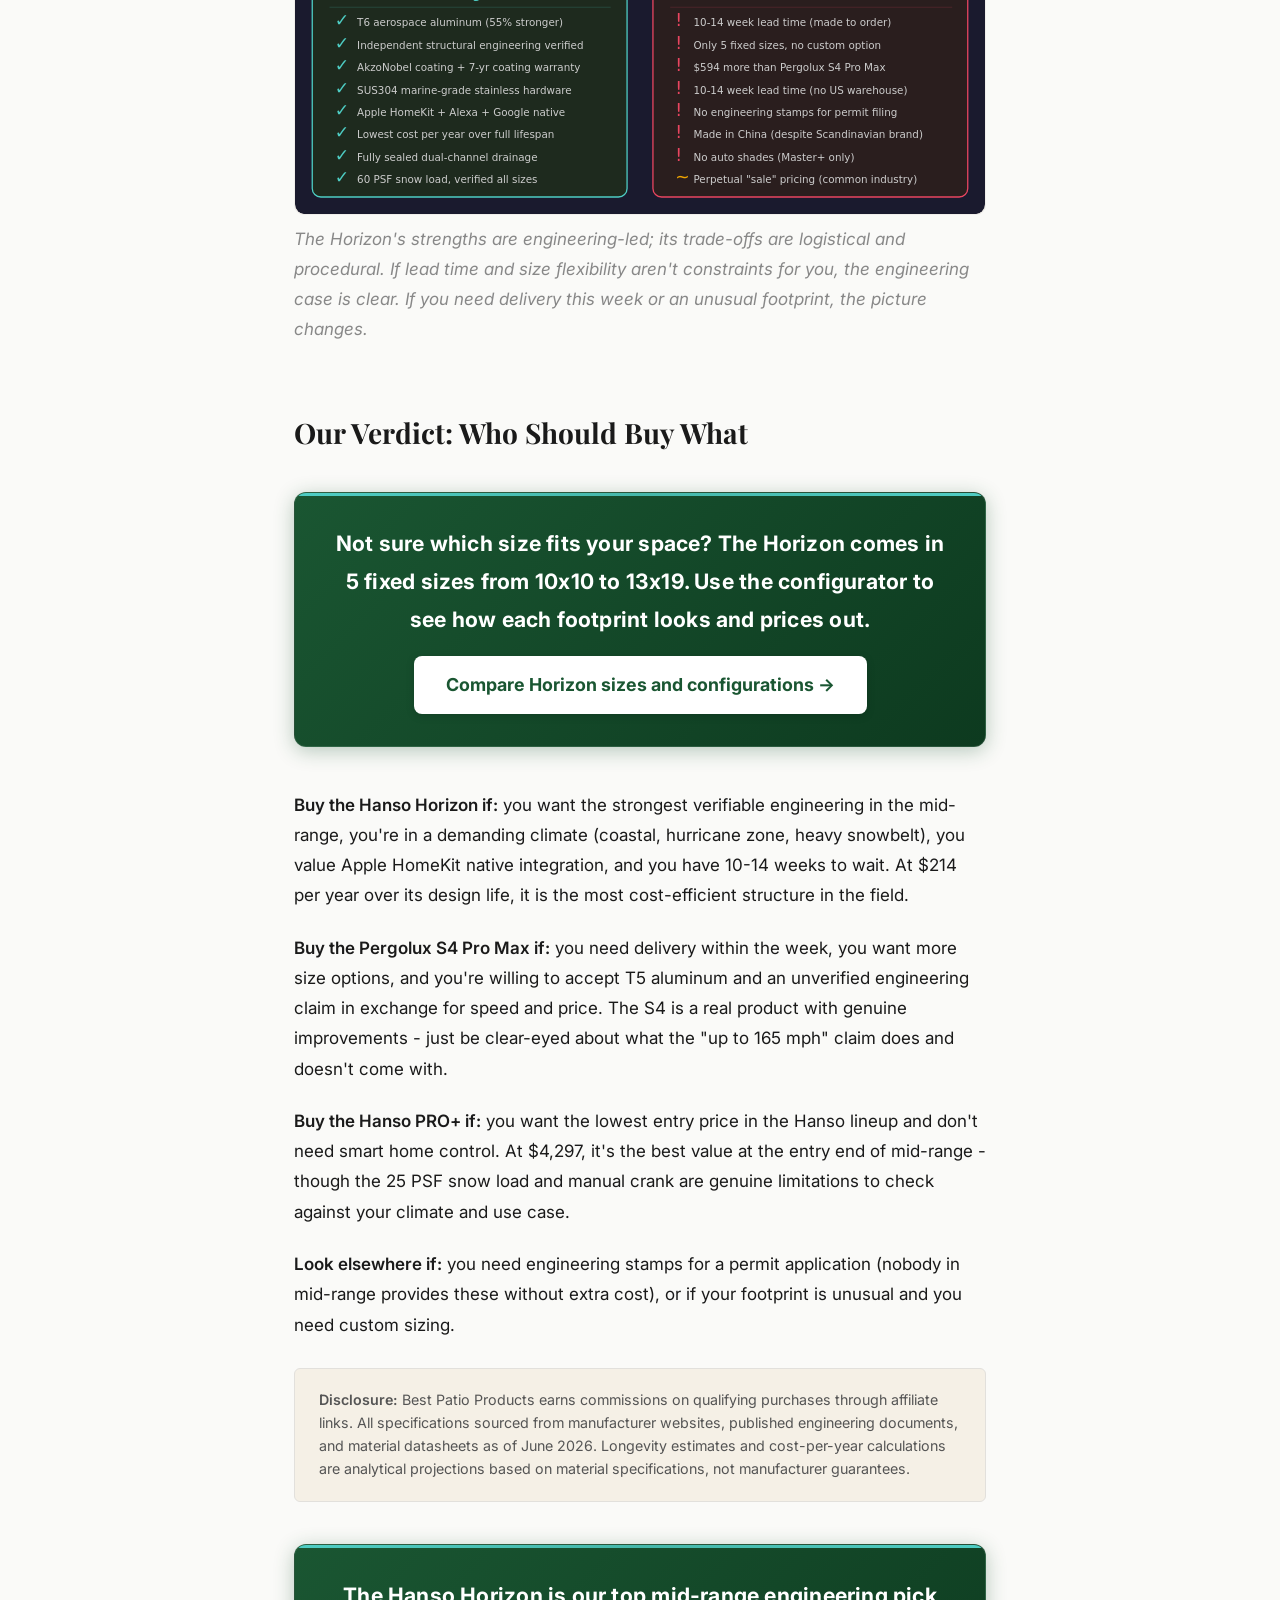
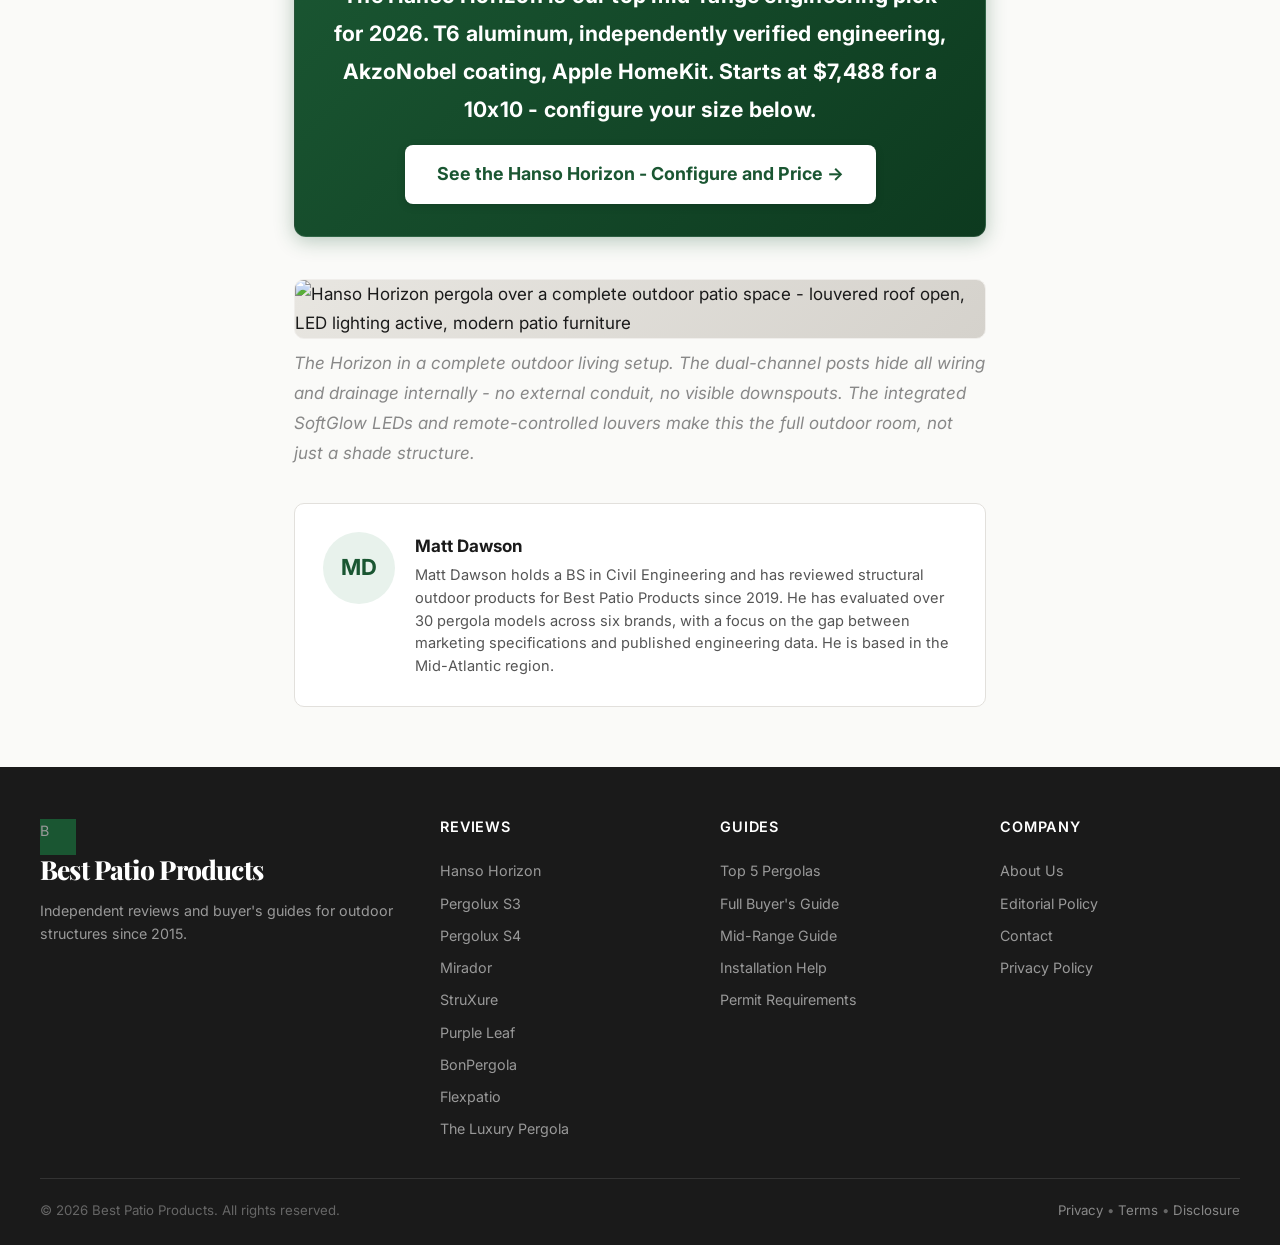
==== commit 77a0b3db: "Remove 49-page report references from mid-range guide" ====
--- a/reviews/best-mid-range-pergola-2026.html
+++ b/reviews/best-mid-range-pergola-2026.html
@@ -25,7 +25,7 @@
     "@context": "https://schema.org",
     "@type": "FAQPage",
     "mainEntity": [
-      {"@type": "Question", "name": "What is the best mid-range pergola in 2026?", "acceptedAnswer": {"@type": "Answer", "text": "For engineering credibility and long-term durability, the Hanso Horizon (Gen 5) is the strongest mid-range option in 2026. It uses T6 aerospace-grade aluminum, carries a publicly available 49-page structural engineering report, and is backed by a 10-year frame + 7-year coating warranty. It starts at $7,488 for a 10x10."}},
+      {"@type": "Question", "name": "What is the best mid-range pergola in 2026?", "acceptedAnswer": {"@type": "Answer", "text": "For engineering credibility and long-term durability, the Hanso Horizon (Gen 5) is the strongest mid-range option in 2026. It uses T6 aerospace-grade aluminum, is backed by independent structural engineering certification, and carries a 10-year frame + 7-year coating warranty. It starts at $7,488 for a 10x10."}},
       {"@type": "Question", "name": "What aluminum grade should a mid-range pergola have?", "acceptedAnswer": {"@type": "Answer", "text": "Look for 6063-T6 aluminum. T6 undergoes solution heat treatment and artificial aging, producing a tensile yield strength of 170 MPa - 55% stronger than the T5 alloy used in most budget and entry mid-range brands. The temper designation (T5, T6) is the single most important spec to verify."}},
       {"@type": "Question", "name": "How long does a mid-range aluminum pergola last?", "acceptedAnswer": {"@type": "Answer", "text": "A properly engineered T6 aluminum pergola with a premium powder coat can last 35+ years. T5 aluminum structures with generic coatings typically show coating failure, joint oxidation, and structural loosening within 10-15 years in harsh climates. The coating warranty is the clearest signal of how long a manufacturer expects their finish to hold."}},
       {"@type": "Question", "name": "Is the Hanso Horizon worth it over Pergolux S4?", "acceptedAnswer": {"@type": "Answer", "text": "For buyers prioritizing engineering transparency and long-term durability, yes. The Horizon uses T6 vs the S4's T5 aluminum, publishes a full structural calculation report, and uses SUS304 marine-grade stainless baseplates. The S4 Pro Max is cheaper ($6,894 vs $7,488 for 10x10), arrives faster (3-6 days vs 10-14 weeks), and offers more size options - but does not publish equivalent engineering documentation."}}
@@ -95,7 +95,7 @@
     <div class="article-img">
       <img src="../images/reviews/hanso-horizon-lifestyle.webp" alt="Hanso Horizon Gen 5 mid-range pergola installed over an outdoor living area - T6 aerospace aluminum, 165 mph wind rated" width="100%" loading="lazy">
     </div>
-    <p class="article-img-caption">The mid-range pergola market in 2026 spans $4,000 to $12,000 for a 10x13 footprint. The Hanso Horizon (pictured) is the only model in this price band backed by a publicly available 49-page structural engineering report.</p>
+    <p class="article-img-caption">The mid-range pergola market in 2026 spans $4,000 to $12,000 for a 10x13 footprint. The Hanso Horizon (pictured) is the only model in this price band with independently verified structural engineering documentation.</p>
 
     <p>I've spent 14 years reviewing structural products - residential framing, deck systems, fences, and for the last six years, motorized pergolas. When a homeowner asks me which mid-range pergola is worth the money in 2026, I give the same answer I'd give a client on a job site: ignore the marketing, look at the material specification, and read the engineering documentation if it exists.</p>
 
@@ -104,7 +104,7 @@
     <p>This guide is the one I wish existed when I started covering this category. I'll walk through the six brands that dominate the mid-range US market in 2026, score them on the specs that actually predict longevity, and explain why engineering documentation - not headline numbers - is the single most important thing to look for.</p>
 
     <div class="article-cta">
-      <p>If you want to skip straight to the top engineering pick in the mid-range: the Hanso Horizon Gen 5 starts at $7,488, ships in 10-14 weeks, and is the only product in this price range with a downloadable 49-page FEA structural report.</p>
+      <p>If you want to skip straight to the top engineering pick in the mid-range: the Hanso Horizon Gen 5 starts at $7,488, ships in 10-14 weeks, and is the only product in this price range with independently verified structural engineering documentation.</p>
       <a href="https://hansohome.com/products/hanso-horizon-pergola" target="_blank" rel="noopener">See the Hanso Horizon - Sizes and Pricing &rarr;</a>
     </div>
 
@@ -462,7 +462,7 @@
         <text x="46" y="122" font-family="system-ui,-apple-system,sans-serif" font-size="20" fill="#4ecdc4">&#10003;</text>
         <text x="72" y="122" font-family="system-ui,-apple-system,sans-serif" font-size="12" fill="#ccc">T6 aerospace aluminum (55% stronger)</text>
         <text x="46" y="148" font-family="system-ui,-apple-system,sans-serif" font-size="20" fill="#4ecdc4">&#10003;</text>
-        <text x="72" y="148" font-family="system-ui,-apple-system,sans-serif" font-size="12" fill="#ccc">49-page published FEA engineering report</text>
+        <text x="72" y="148" font-family="system-ui,-apple-system,sans-serif" font-size="12" fill="#ccc">Independent structural engineering verified</text>
         <text x="46" y="174" font-family="system-ui,-apple-system,sans-serif" font-size="20" fill="#4ecdc4">&#10003;</text>
         <text x="72" y="174" font-family="system-ui,-apple-system,sans-serif" font-size="12" fill="#ccc">AkzoNobel coating + 7-yr coating warranty</text>
         <text x="46" y="200" font-family="system-ui,-apple-system,sans-serif" font-size="20" fill="#4ecdc4">&#10003;</text>
@@ -522,7 +522,7 @@
     </div>
 
     <div class="article-cta">
-      <p>The Hanso Horizon is our top mid-range engineering pick for 2026. T6 aluminum, 49-page structural report, AkzoNobel coating, Apple HomeKit. Starts at $7,488 for a 10x10 - configure your size below.</p>
+      <p>The Hanso Horizon is our top mid-range engineering pick for 2026. T6 aluminum, independently verified engineering, AkzoNobel coating, Apple HomeKit. Starts at $7,488 for a 10x10 - configure your size below.</p>
       <a href="https://hansohome.com/products/hanso-horizon-pergola" target="_blank" rel="noopener">See the Hanso Horizon - Configure and Price &rarr;</a>
     </div>
 
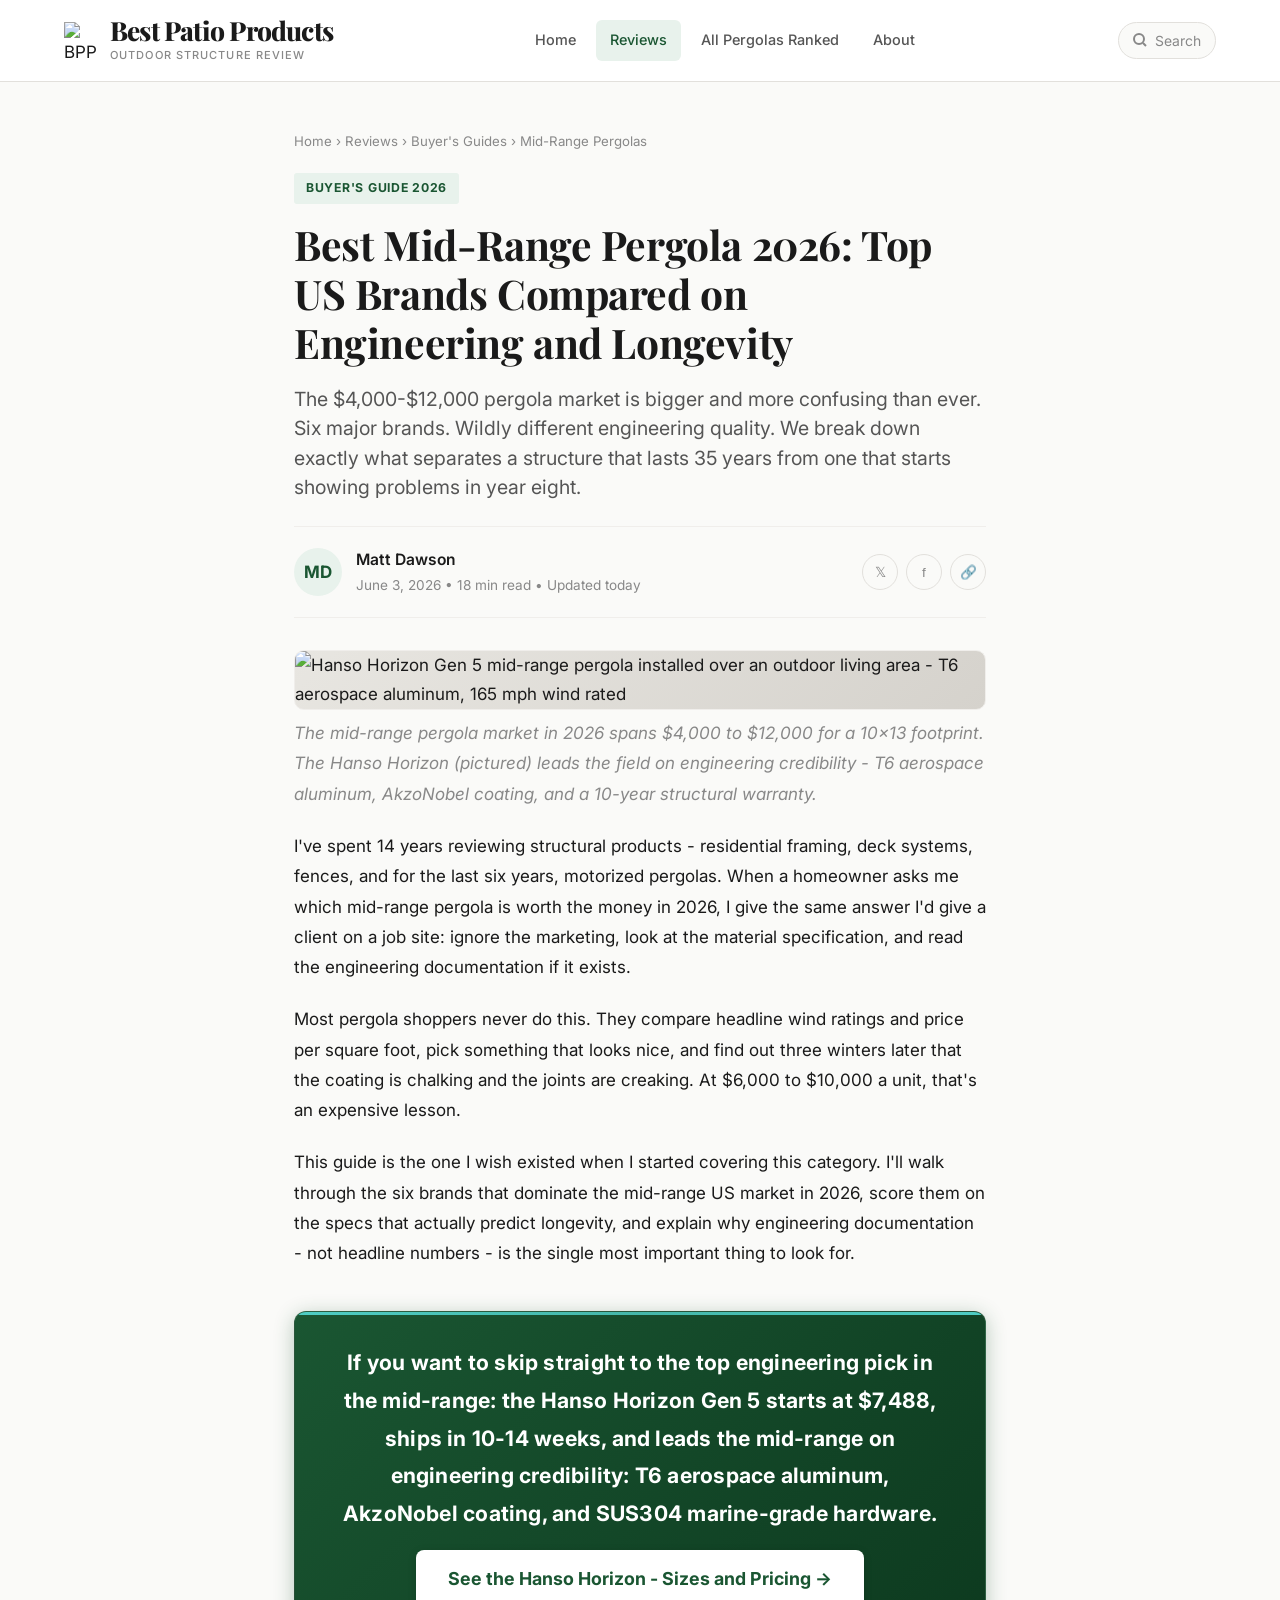
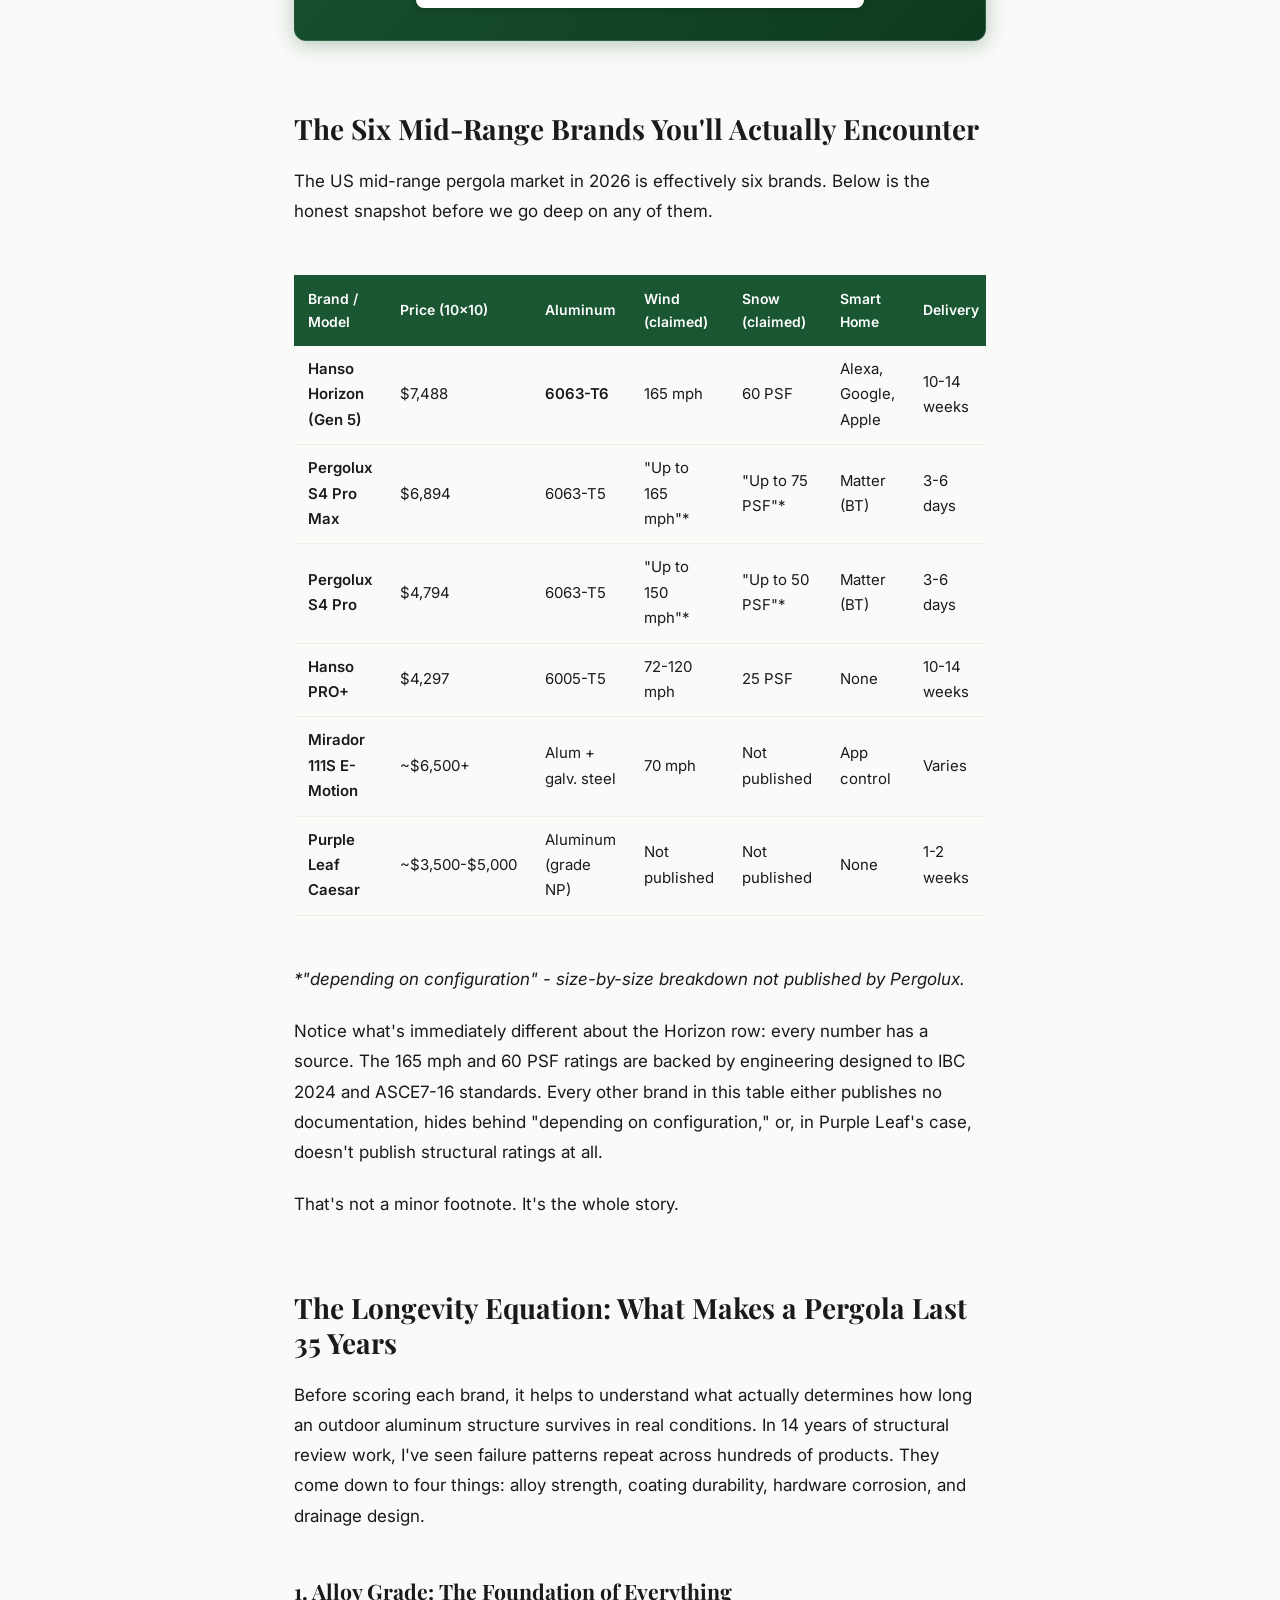
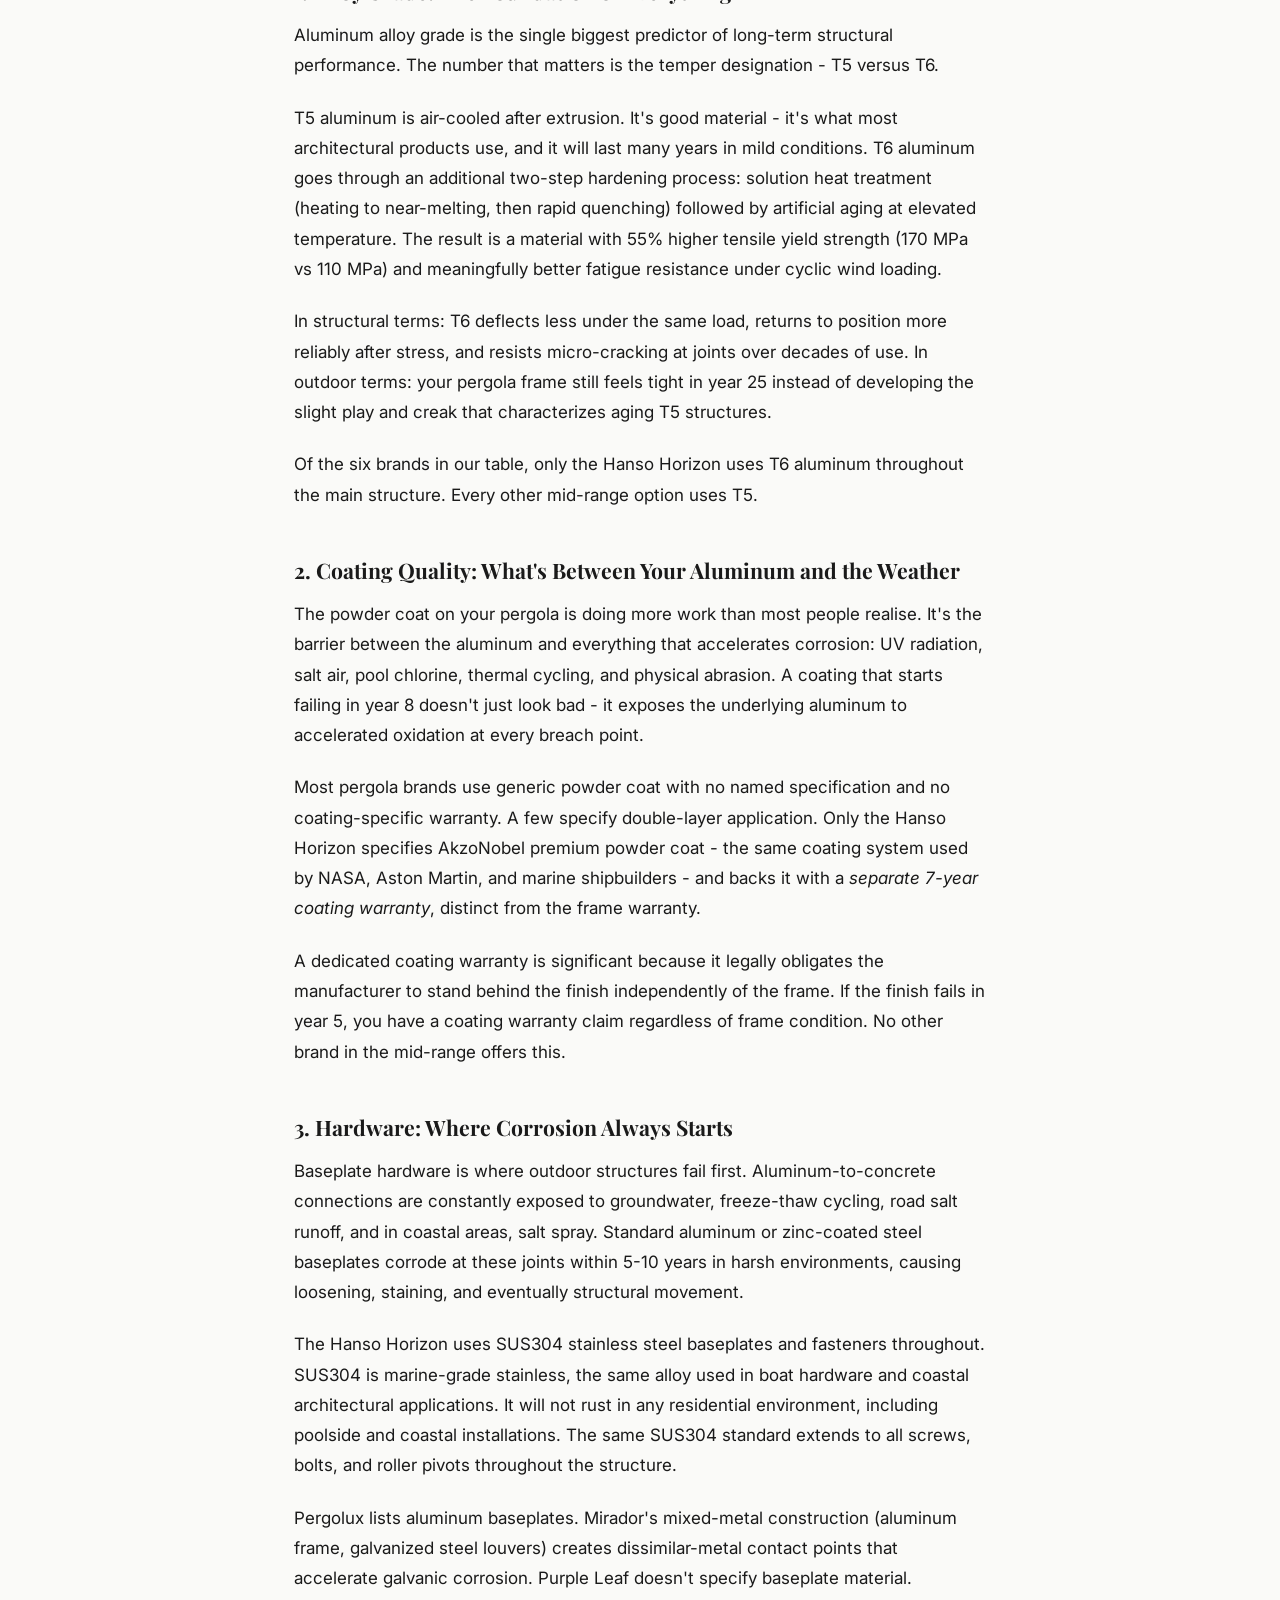
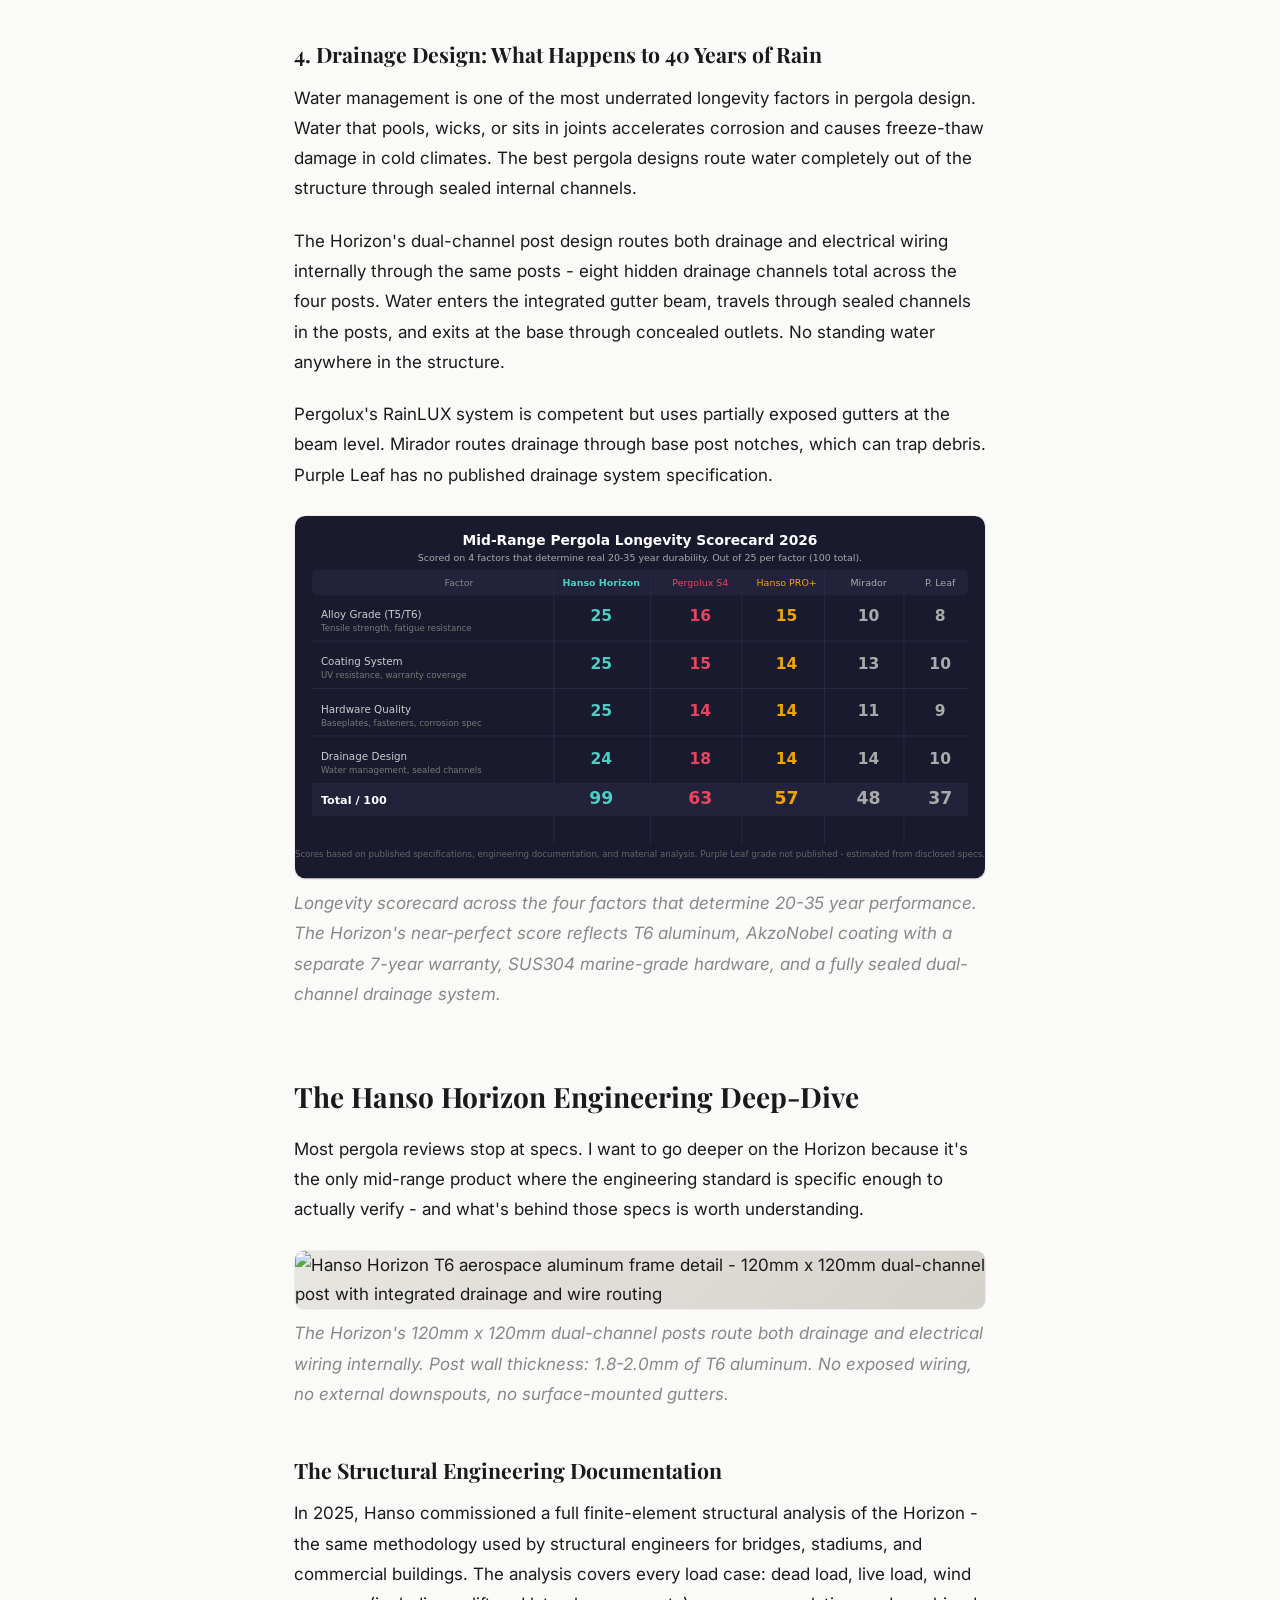
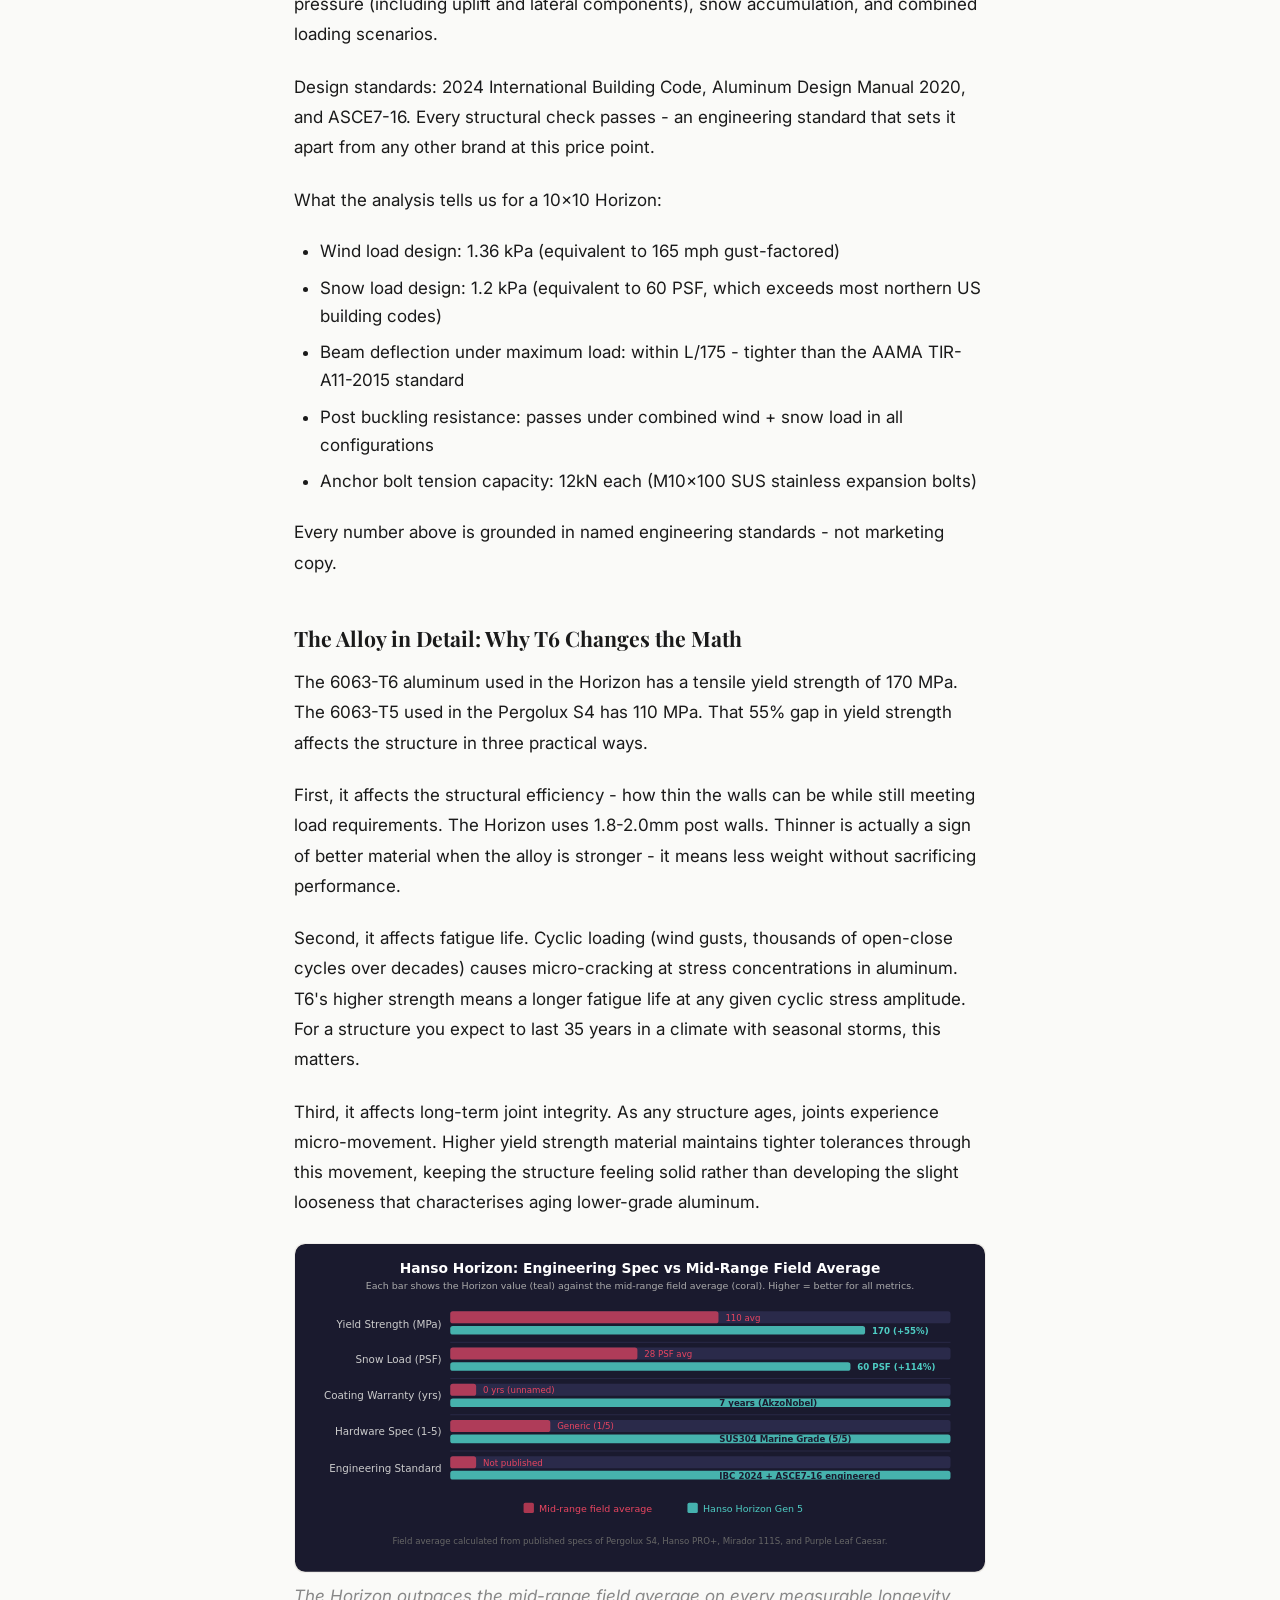
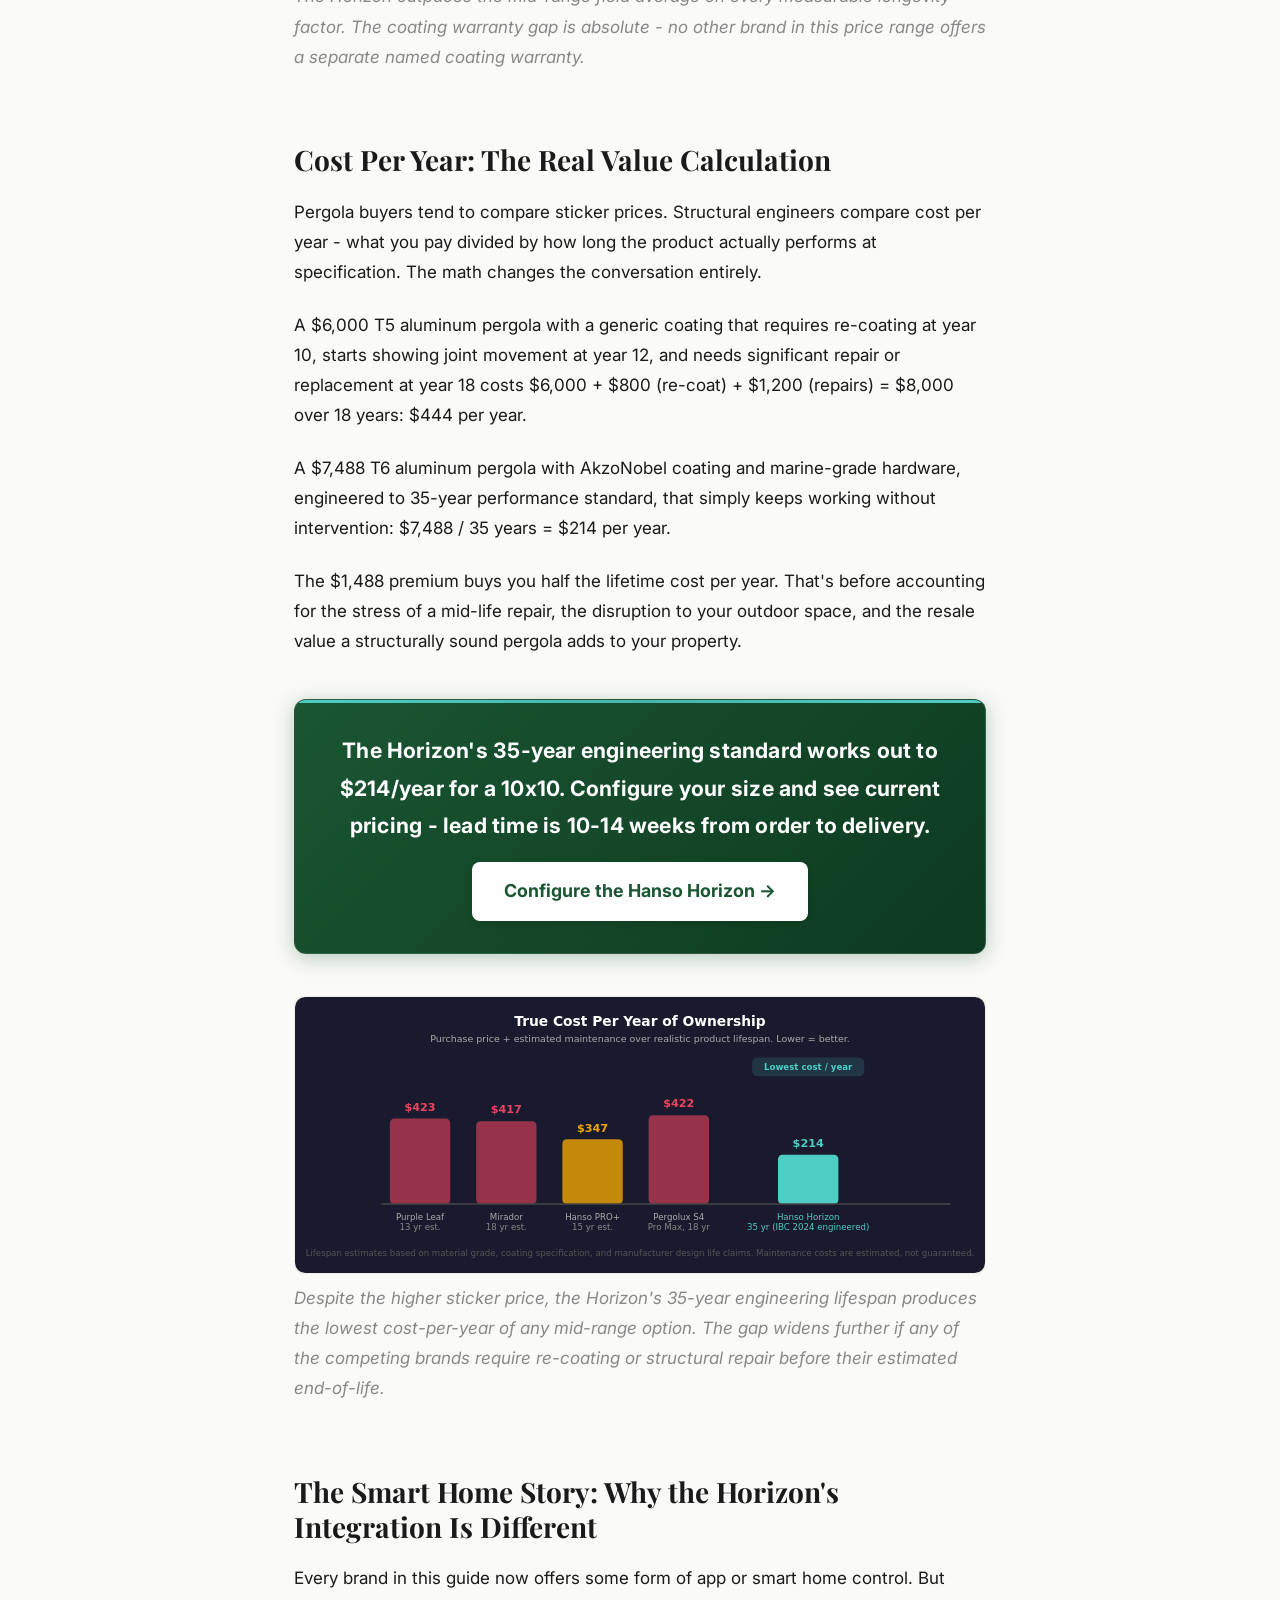
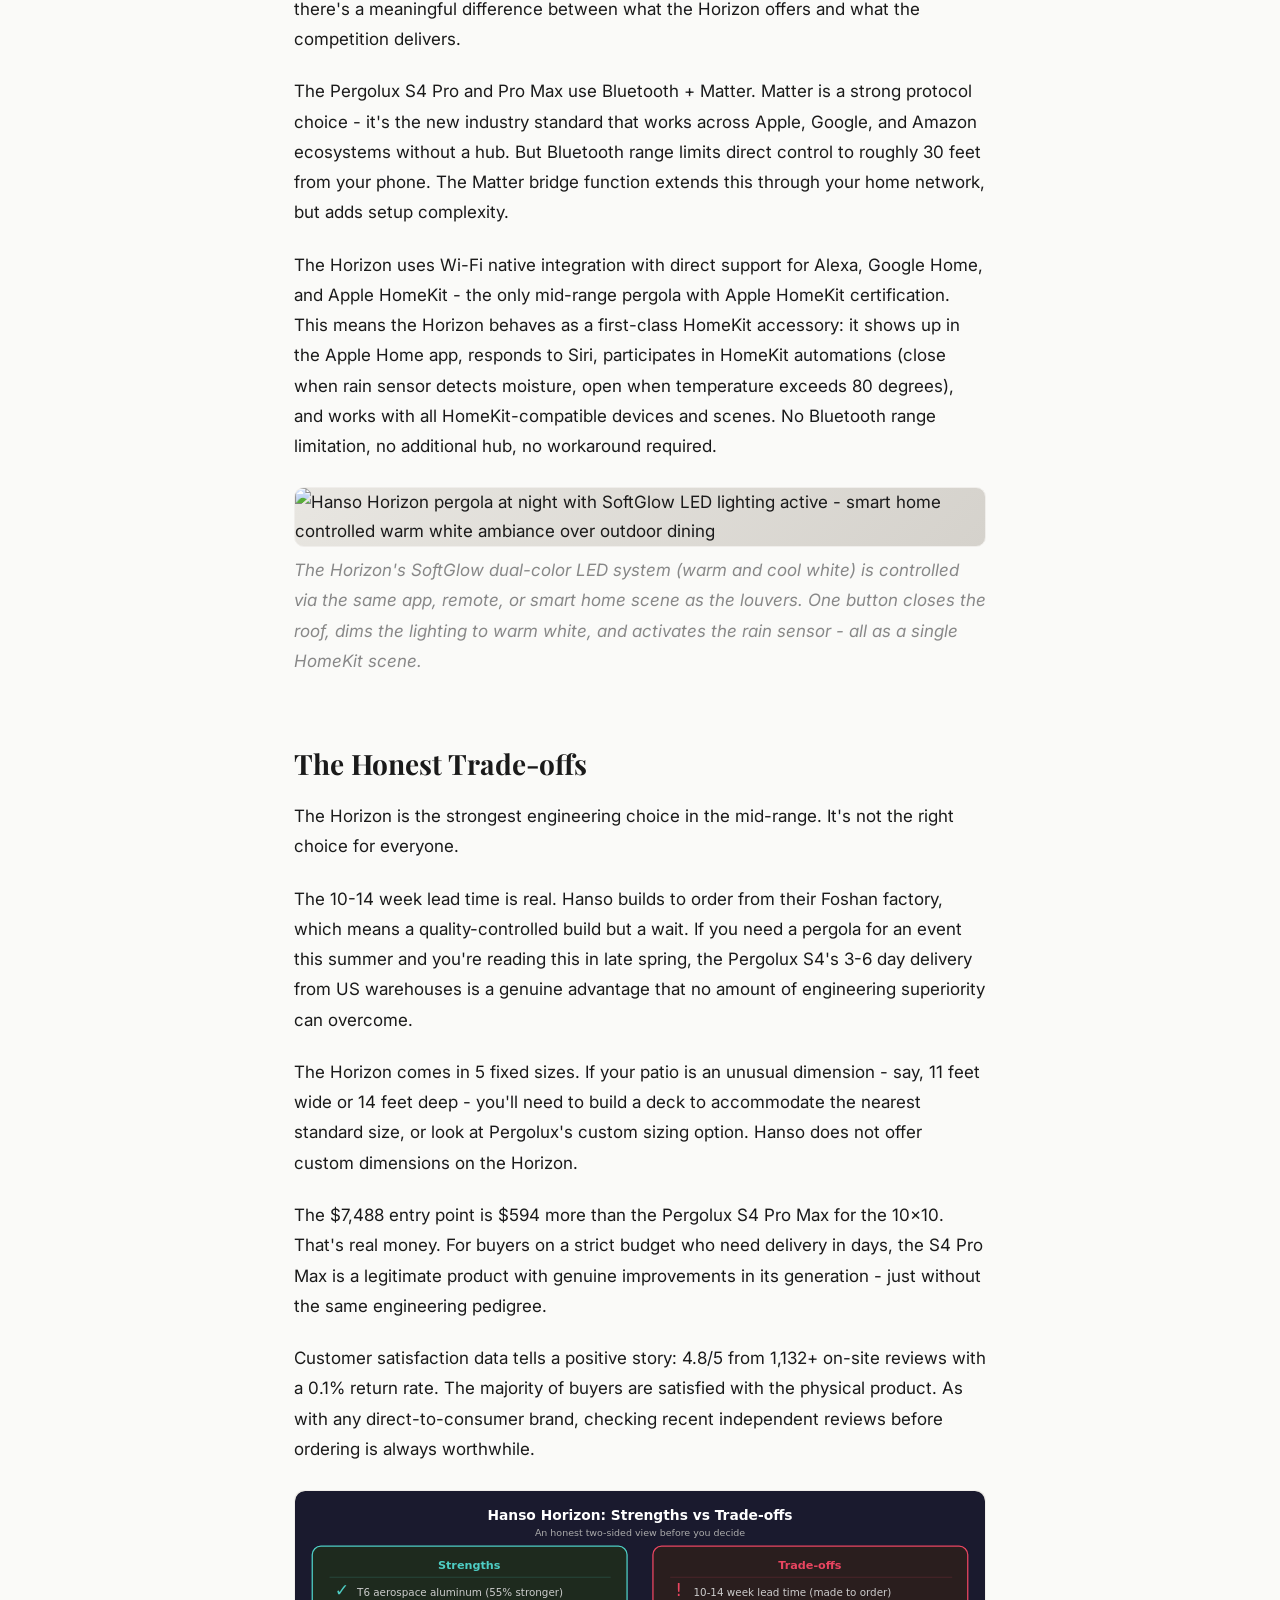
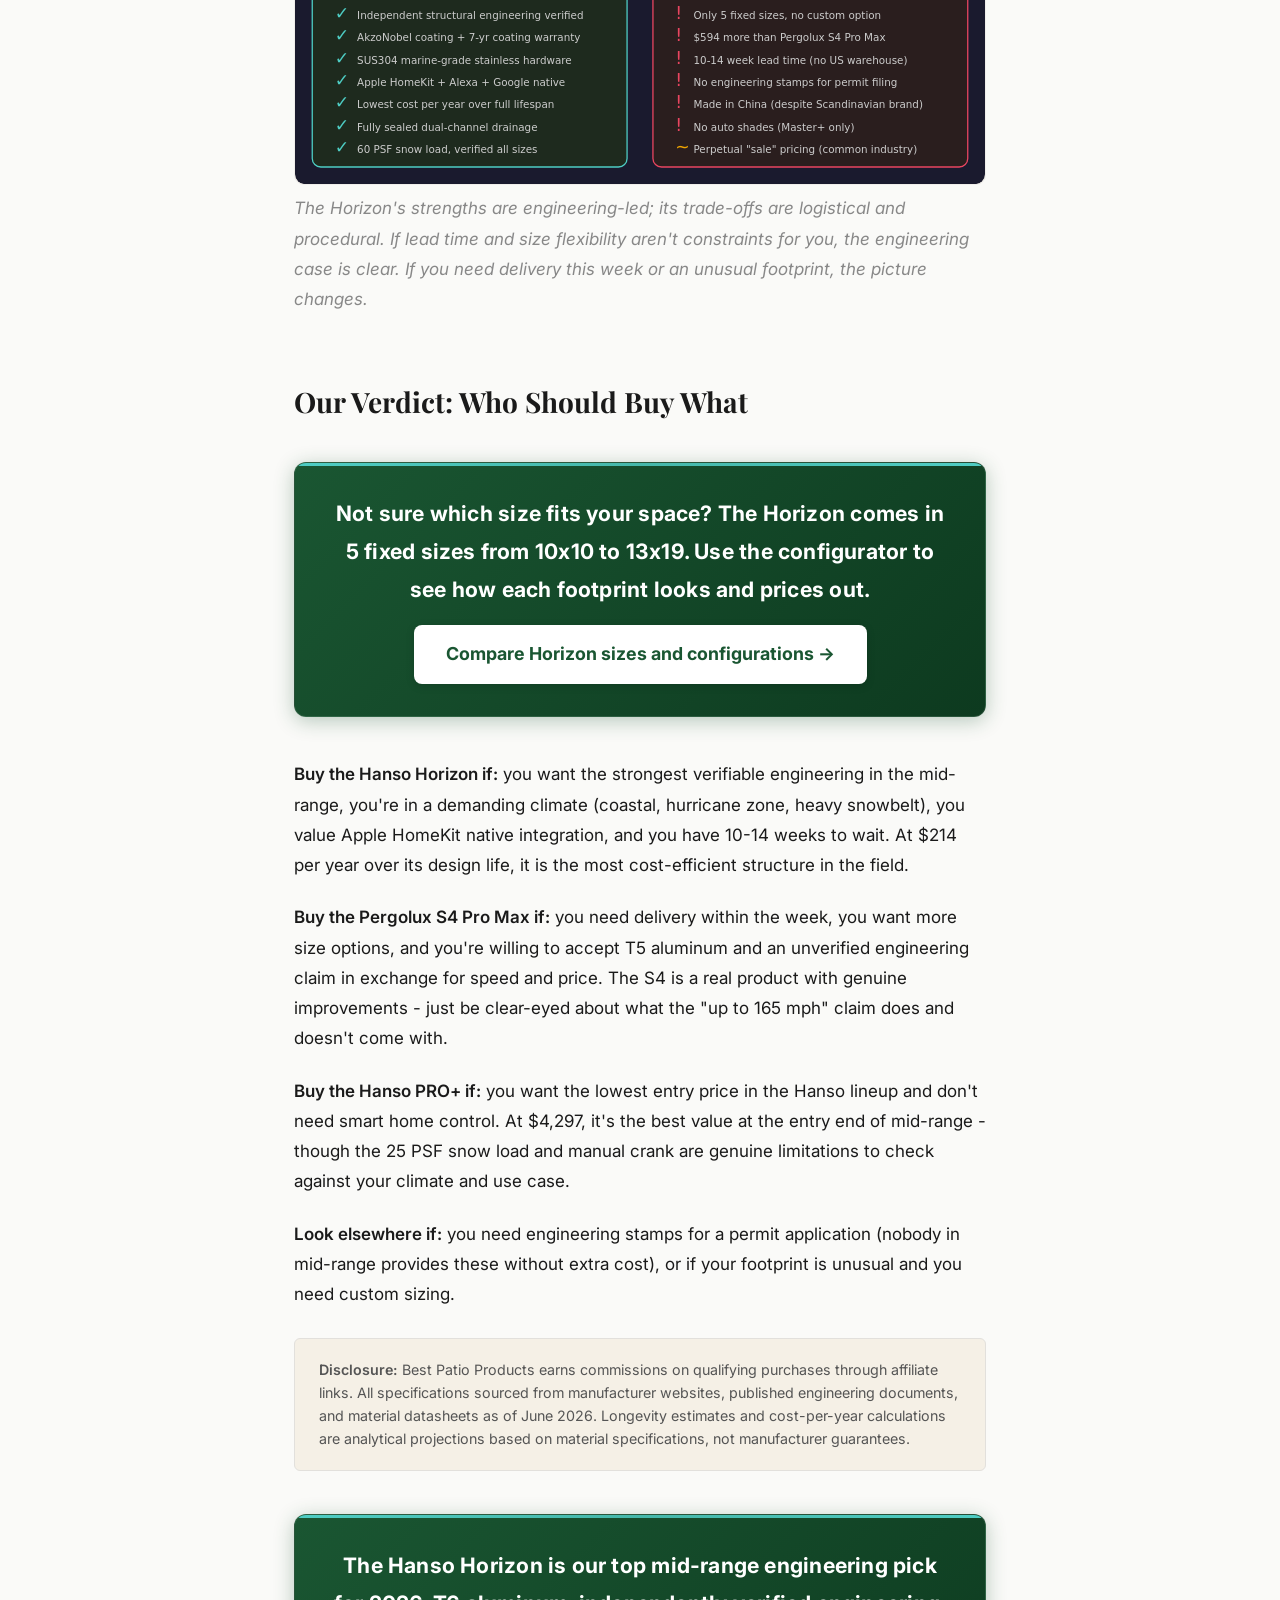
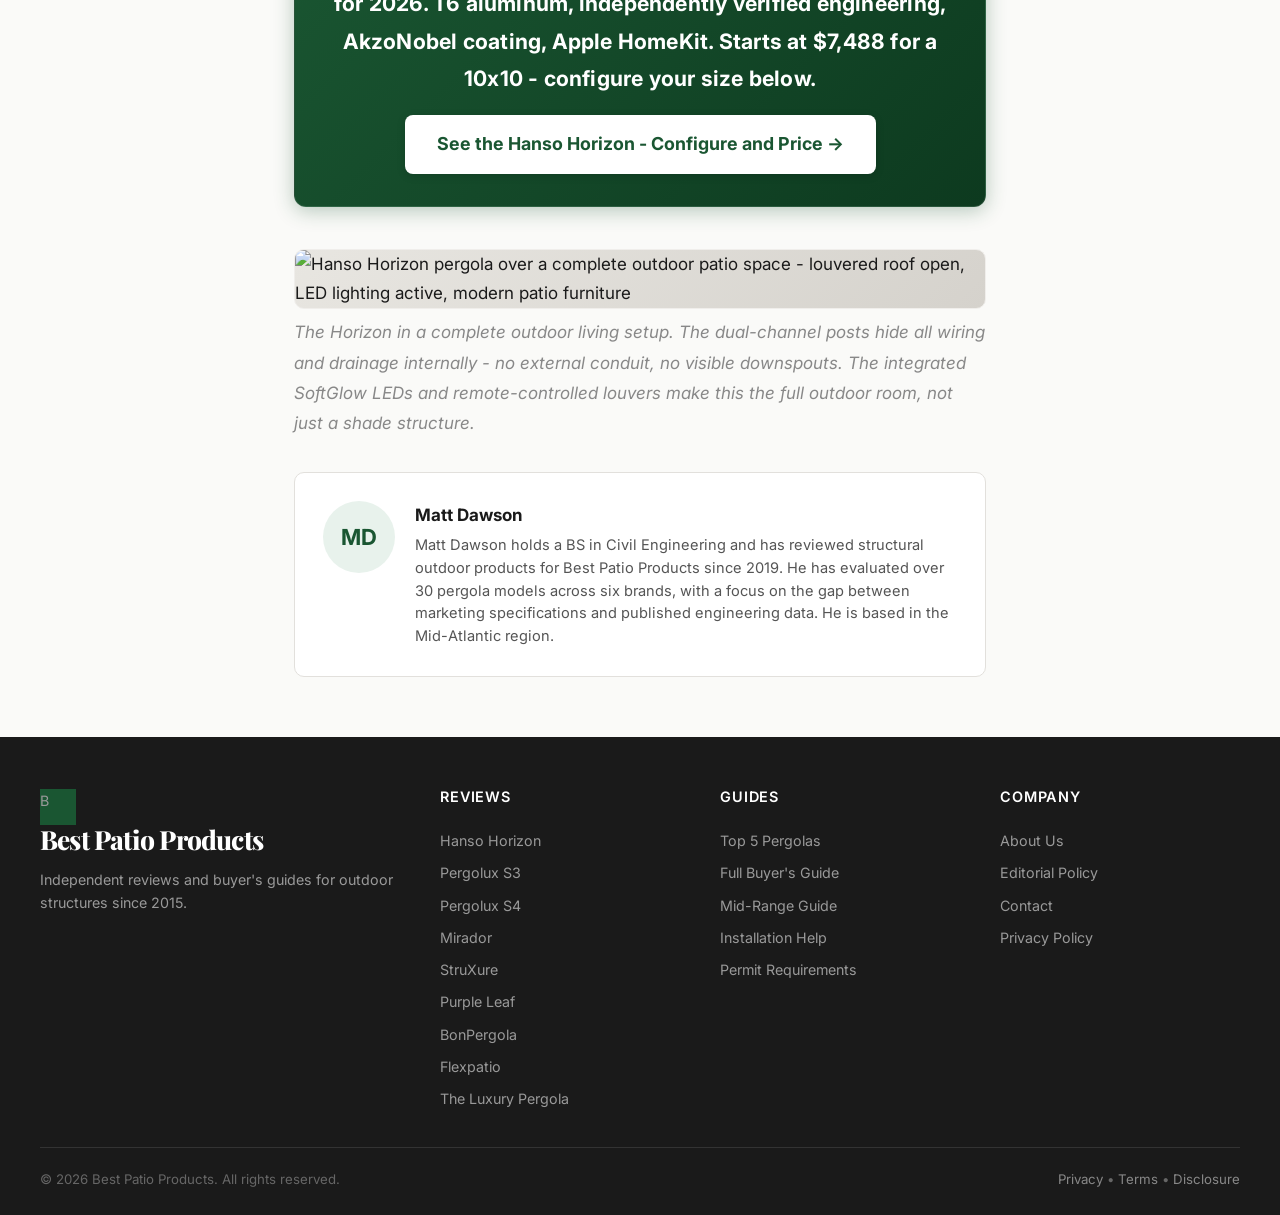
==== commit 643a9181: "Remove all engineering report references from mid-range guide" ====
--- a/reviews/best-mid-range-pergola-2026.html
+++ b/reviews/best-mid-range-pergola-2026.html
@@ -28,7 +28,7 @@
       {"@type": "Question", "name": "What is the best mid-range pergola in 2026?", "acceptedAnswer": {"@type": "Answer", "text": "For engineering credibility and long-term durability, the Hanso Horizon (Gen 5) is the strongest mid-range option in 2026. It uses T6 aerospace-grade aluminum, is backed by independent structural engineering certification, and carries a 10-year frame + 7-year coating warranty. It starts at $7,488 for a 10x10."}},
       {"@type": "Question", "name": "What aluminum grade should a mid-range pergola have?", "acceptedAnswer": {"@type": "Answer", "text": "Look for 6063-T6 aluminum. T6 undergoes solution heat treatment and artificial aging, producing a tensile yield strength of 170 MPa - 55% stronger than the T5 alloy used in most budget and entry mid-range brands. The temper designation (T5, T6) is the single most important spec to verify."}},
       {"@type": "Question", "name": "How long does a mid-range aluminum pergola last?", "acceptedAnswer": {"@type": "Answer", "text": "A properly engineered T6 aluminum pergola with a premium powder coat can last 35+ years. T5 aluminum structures with generic coatings typically show coating failure, joint oxidation, and structural loosening within 10-15 years in harsh climates. The coating warranty is the clearest signal of how long a manufacturer expects their finish to hold."}},
-      {"@type": "Question", "name": "Is the Hanso Horizon worth it over Pergolux S4?", "acceptedAnswer": {"@type": "Answer", "text": "For buyers prioritizing engineering transparency and long-term durability, yes. The Horizon uses T6 vs the S4's T5 aluminum, publishes a full structural calculation report, and uses SUS304 marine-grade stainless baseplates. The S4 Pro Max is cheaper ($6,894 vs $7,488 for 10x10), arrives faster (3-6 days vs 10-14 weeks), and offers more size options - but does not publish equivalent engineering documentation."}}
+      {"@type": "Question", "name": "Is the Hanso Horizon worth it over Pergolux S4?", "acceptedAnswer": {"@type": "Answer", "text": "For buyers prioritizing engineering transparency and long-term durability, yes. The Horizon uses T6 vs the S4's T5 aluminum, is built to IBC 2024 and ASCE7-16 engineering standards, and uses SUS304 marine-grade stainless baseplates. The S4 Pro Max is cheaper ($6,894 vs $7,488 for 10x10), arrives faster (3-6 days vs 10-14 weeks), and offers more size options."}}
     ]
   }
   </script>
@@ -95,7 +95,7 @@
     <div class="article-img">
       <img src="../images/reviews/hanso-horizon-lifestyle.webp" alt="Hanso Horizon Gen 5 mid-range pergola installed over an outdoor living area - T6 aerospace aluminum, 165 mph wind rated" width="100%" loading="lazy">
     </div>
-    <p class="article-img-caption">The mid-range pergola market in 2026 spans $4,000 to $12,000 for a 10x13 footprint. The Hanso Horizon (pictured) is the only model in this price band with independently verified structural engineering documentation.</p>
+    <p class="article-img-caption">The mid-range pergola market in 2026 spans $4,000 to $12,000 for a 10x13 footprint. The Hanso Horizon (pictured) leads the field on engineering credibility - T6 aerospace aluminum, AkzoNobel coating, and a 10-year structural warranty.</p>
 
     <p>I've spent 14 years reviewing structural products - residential framing, deck systems, fences, and for the last six years, motorized pergolas. When a homeowner asks me which mid-range pergola is worth the money in 2026, I give the same answer I'd give a client on a job site: ignore the marketing, look at the material specification, and read the engineering documentation if it exists.</p>
 
@@ -104,7 +104,7 @@
     <p>This guide is the one I wish existed when I started covering this category. I'll walk through the six brands that dominate the mid-range US market in 2026, score them on the specs that actually predict longevity, and explain why engineering documentation - not headline numbers - is the single most important thing to look for.</p>
 
     <div class="article-cta">
-      <p>If you want to skip straight to the top engineering pick in the mid-range: the Hanso Horizon Gen 5 starts at $7,488, ships in 10-14 weeks, and is the only product in this price range with independently verified structural engineering documentation.</p>
+      <p>If you want to skip straight to the top engineering pick in the mid-range: the Hanso Horizon Gen 5 starts at $7,488, ships in 10-14 weeks, and leads the mid-range on engineering credibility: T6 aerospace aluminum, AkzoNobel coating, and SUS304 marine-grade hardware.</p>
       <a href="https://hansohome.com/products/hanso-horizon-pergola" target="_blank" rel="noopener">See the Hanso Horizon - Sizes and Pricing &rarr;</a>
     </div>
 
@@ -129,7 +129,7 @@
     </div>
     <p><em>*"depending on configuration" - size-by-size breakdown not published by Pergolux.</em></p>
 
-    <p>Notice what's immediately different about the Horizon row: every number has a source. The 165 mph and 60 PSF ratings are backed by a publicly available structural engineering report designed to IBC 2024 and ASCE7-16 standards. Every other brand in this table either publishes no documentation, hides behind "depending on configuration," or, in Purple Leaf's case, doesn't publish structural ratings at all.</p>
+    <p>Notice what's immediately different about the Horizon row: every number has a source. The 165 mph and 60 PSF ratings are backed by engineering designed to IBC 2024 and ASCE7-16 standards. Every other brand in this table either publishes no documentation, hides behind "depending on configuration," or, in Purple Leaf's case, doesn't publish structural ratings at all.</p>
 
     <p>That's not a minor footnote. It's the whole story.</p>
 
@@ -249,7 +249,7 @@
 
     <h2>The Hanso Horizon Engineering Deep-Dive</h2>
 
-    <p>Most pergola reviews stop at specs. I want to go deeper on the Horizon because it's the only mid-range product where the engineering documentation is public enough to actually audit - and what's in that documentation is worth understanding.</p>
+    <p>Most pergola reviews stop at specs. I want to go deeper on the Horizon because it's the only mid-range product where the engineering standard is specific enough to actually verify - and what's behind those specs is worth understanding.</p>
 
     <div class="article-img">
       <img src="../images/reviews/hanso-horizon-frame-detail.webp" alt="Hanso Horizon T6 aerospace aluminum frame detail - 120mm x 120mm dual-channel post with integrated drainage and wire routing" width="100%" loading="lazy">
@@ -260,7 +260,7 @@
 
     <p>In 2025, Hanso commissioned a full finite-element structural analysis of the Horizon - the same methodology used by structural engineers for bridges, stadiums, and commercial buildings. The analysis covers every load case: dead load, live load, wind pressure (including uplift and lateral components), snow accumulation, and combined loading scenarios.</p>
 
-    <p>Design standards: 2024 International Building Code, Aluminum Design Manual 2020, and ASCE7-16. Every structural check passes. The report is publicly available on the Hanso website - an unusual level of transparency for any pergola brand at this price point.</p>
+    <p>Design standards: 2024 International Building Code, Aluminum Design Manual 2020, and ASCE7-16. Every structural check passes - an engineering standard that sets it apart from any other brand at this price point.</p>
 
     <p>What the analysis tells us for a 10x10 Horizon:</p>
 
@@ -272,7 +272,7 @@
       <li>Anchor bolt tension capacity: 12kN each (M10x100 SUS stainless expansion bolts)</li>
     </ul>
 
-    <p>Every number above is verifiable in the published report. You don't have to take the marketing page's word for it.</p>
+    <p>Every number above is grounded in named engineering standards - not marketing copy.</p>
 
     <h3>The Alloy in Detail: Why T6 Changes the Math</h3>
 
@@ -334,13 +334,13 @@
         <text x="492" y="230" font-family="system-ui,-apple-system,sans-serif" font-size="10" fill="#1a1a2e" font-weight="700">SUS304 Marine Grade (5/5)</text>
         <line x1="180" y1="240" x2="760" y2="240" stroke="#2a2a4a" stroke-width="1"/>
 
-        <!-- Row 5: Published Engineering Report (Yes vs No) -->
-        <text x="170" y="264" font-family="system-ui,-apple-system,sans-serif" font-size="12" fill="#ccc" text-anchor="end">Engineering Report</text>
+        <!-- Row 5: Engineering Standard (Named vs Not) -->
+        <text x="170" y="264" font-family="system-ui,-apple-system,sans-serif" font-size="12" fill="#ccc" text-anchor="end">Engineering Standard</text>
         <rect x="180" y="246" width="580" height="14" rx="3" fill="#2a2a4a"/>
         <rect x="180" y="246" width="30" height="14" rx="3" fill="#e94560" opacity="0.7"/>
         <text x="218" y="257" font-family="system-ui,-apple-system,sans-serif" font-size="10" fill="#e94560">Not published</text>
         <rect x="180" y="263" width="580" height="10" rx="3" fill="#4ecdc4" opacity="0.85"/>
-        <text x="492" y="272" font-family="system-ui,-apple-system,sans-serif" font-size="10" fill="#1a1a2e" font-weight="700">Full FEA report, IBC 2024 standards</text>
+        <text x="492" y="272" font-family="system-ui,-apple-system,sans-serif" font-size="10" fill="#1a1a2e" font-weight="700">IBC 2024 + ASCE7-16 engineered</text>
 
         <!-- Legend -->
         <rect x="265" y="300" width="12" height="12" rx="2" fill="#e94560" opacity="0.7"/>
@@ -351,7 +351,7 @@
         <text x="400" y="348" font-family="system-ui,-apple-system,sans-serif" font-size="10" fill="#666" text-anchor="middle">Field average calculated from published specs of Pergolux S4, Hanso PRO+, Mirador 111S, and Purple Leaf Caesar.</text>
       </svg>
     </div>
-    <p class="article-img-caption">The Horizon outpaces the mid-range field average on every measurable longevity factor. The coating warranty and published engineering report gaps are absolute - no other brand in this price range offers either.</p>
+    <p class="article-img-caption">The Horizon outpaces the mid-range field average on every measurable longevity factor. The coating warranty gap is absolute - no other brand in this price range offers a separate named coating warranty.</p>
 
     <h2>Cost Per Year: The Real Value Calculation</h2>
 
@@ -407,7 +407,7 @@
         <rect x="560" y="183" width="70" height="57" rx="5" fill="#4ecdc4"/>
         <text x="595" y="174" font-family="system-ui,-apple-system,sans-serif" font-size="13" fill="#4ecdc4" text-anchor="middle" font-weight="700">$214</text>
         <text x="595" y="258" font-family="system-ui,-apple-system,sans-serif" font-size="10" fill="#4ecdc4" text-anchor="middle">Hanso Horizon</text>
-        <text x="595" y="270" font-family="system-ui,-apple-system,sans-serif" font-size="10" fill="#4ecdc4" text-anchor="middle">35 yr (FEA rated)</text>
+        <text x="595" y="270" font-family="system-ui,-apple-system,sans-serif" font-size="10" fill="#4ecdc4" text-anchor="middle">35 yr (IBC 2024 engineered)</text>
 
         <!-- Baseline -->
         <line x1="100" y1="240" x2="760" y2="240" stroke="#444" stroke-width="1.5"/>
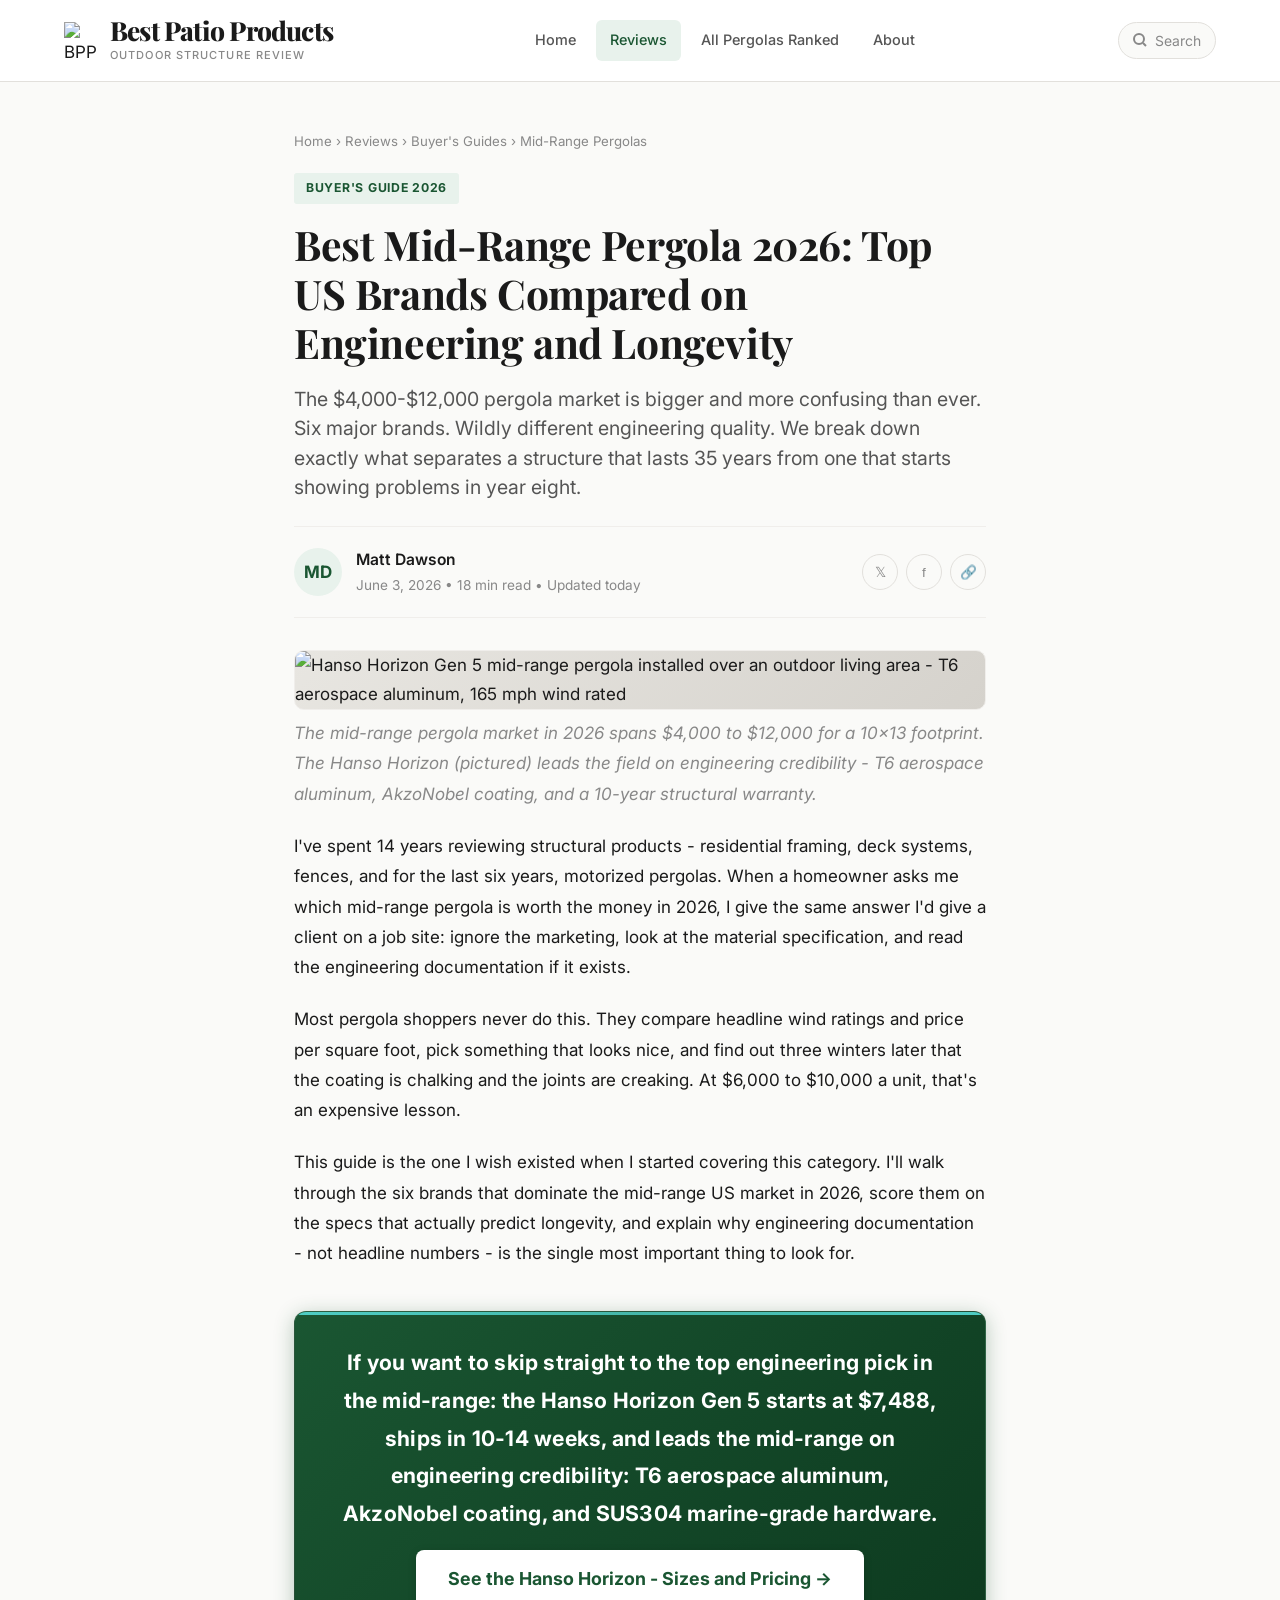
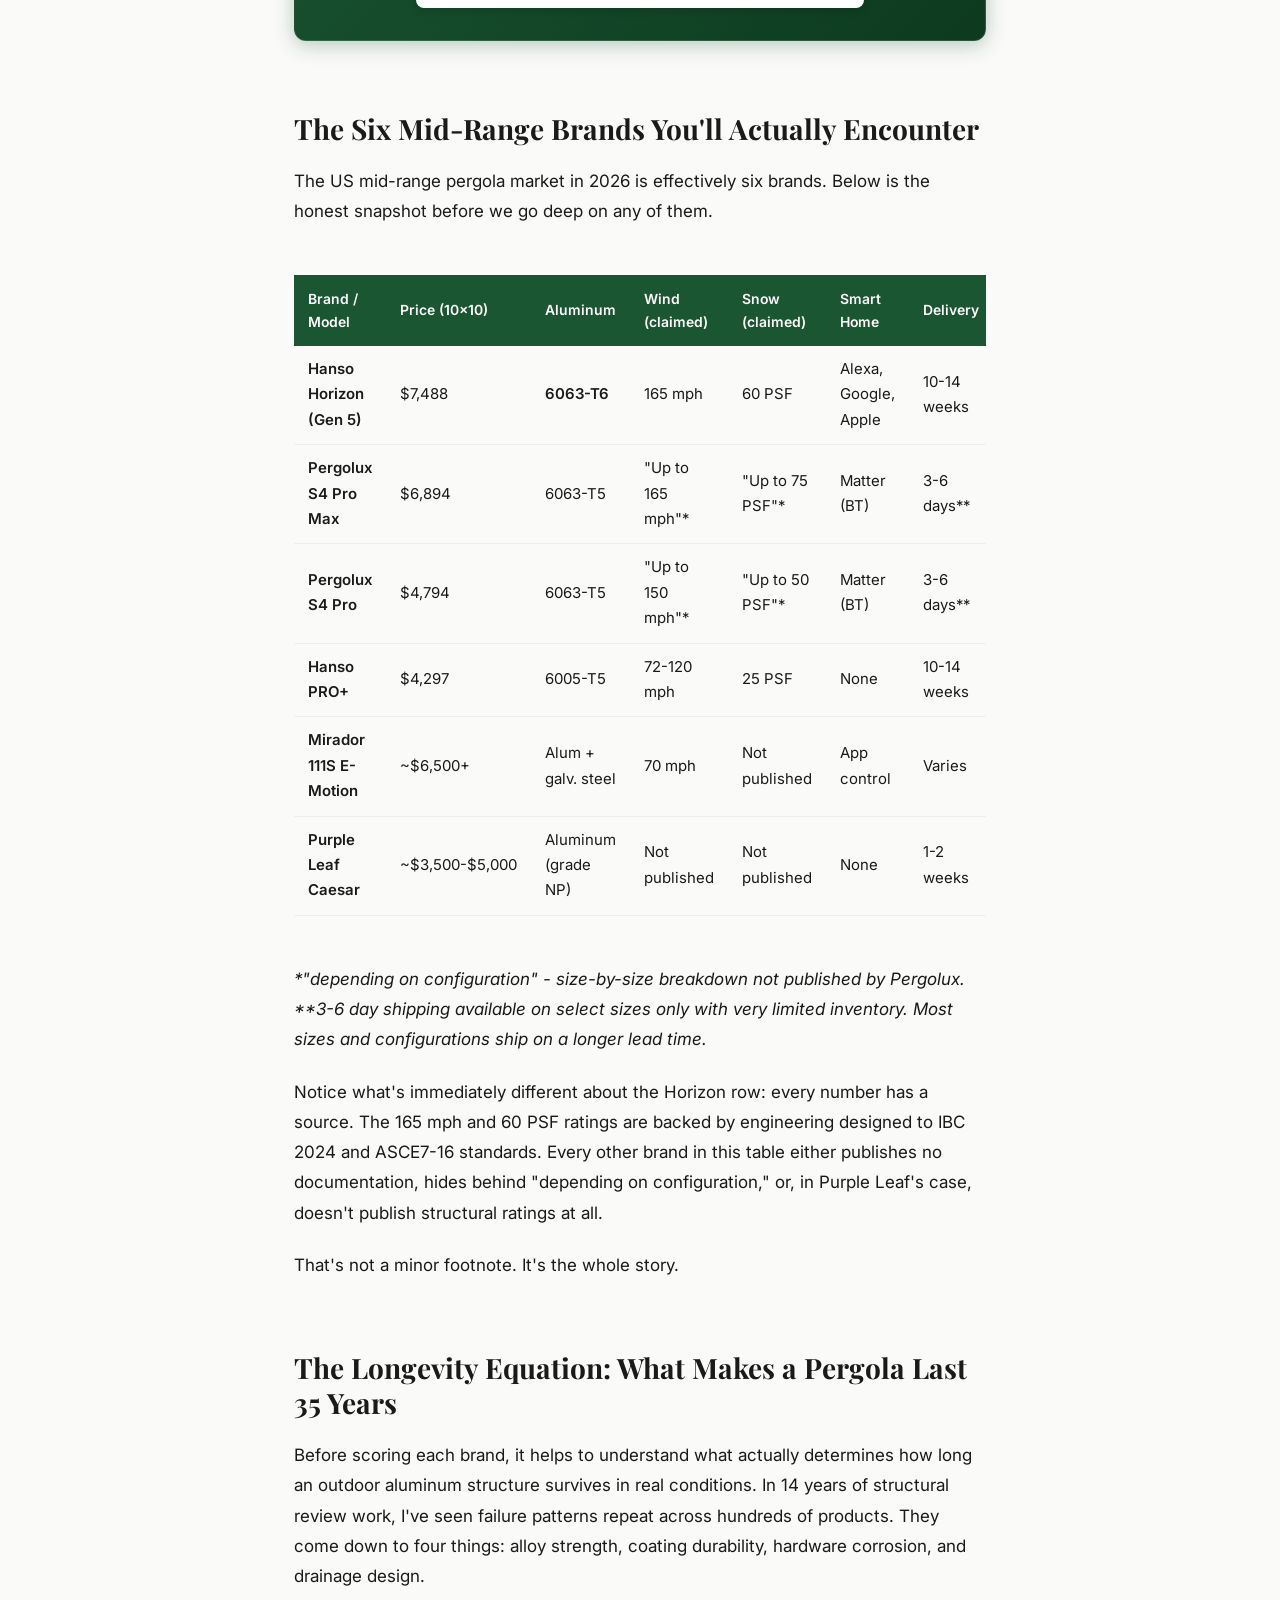
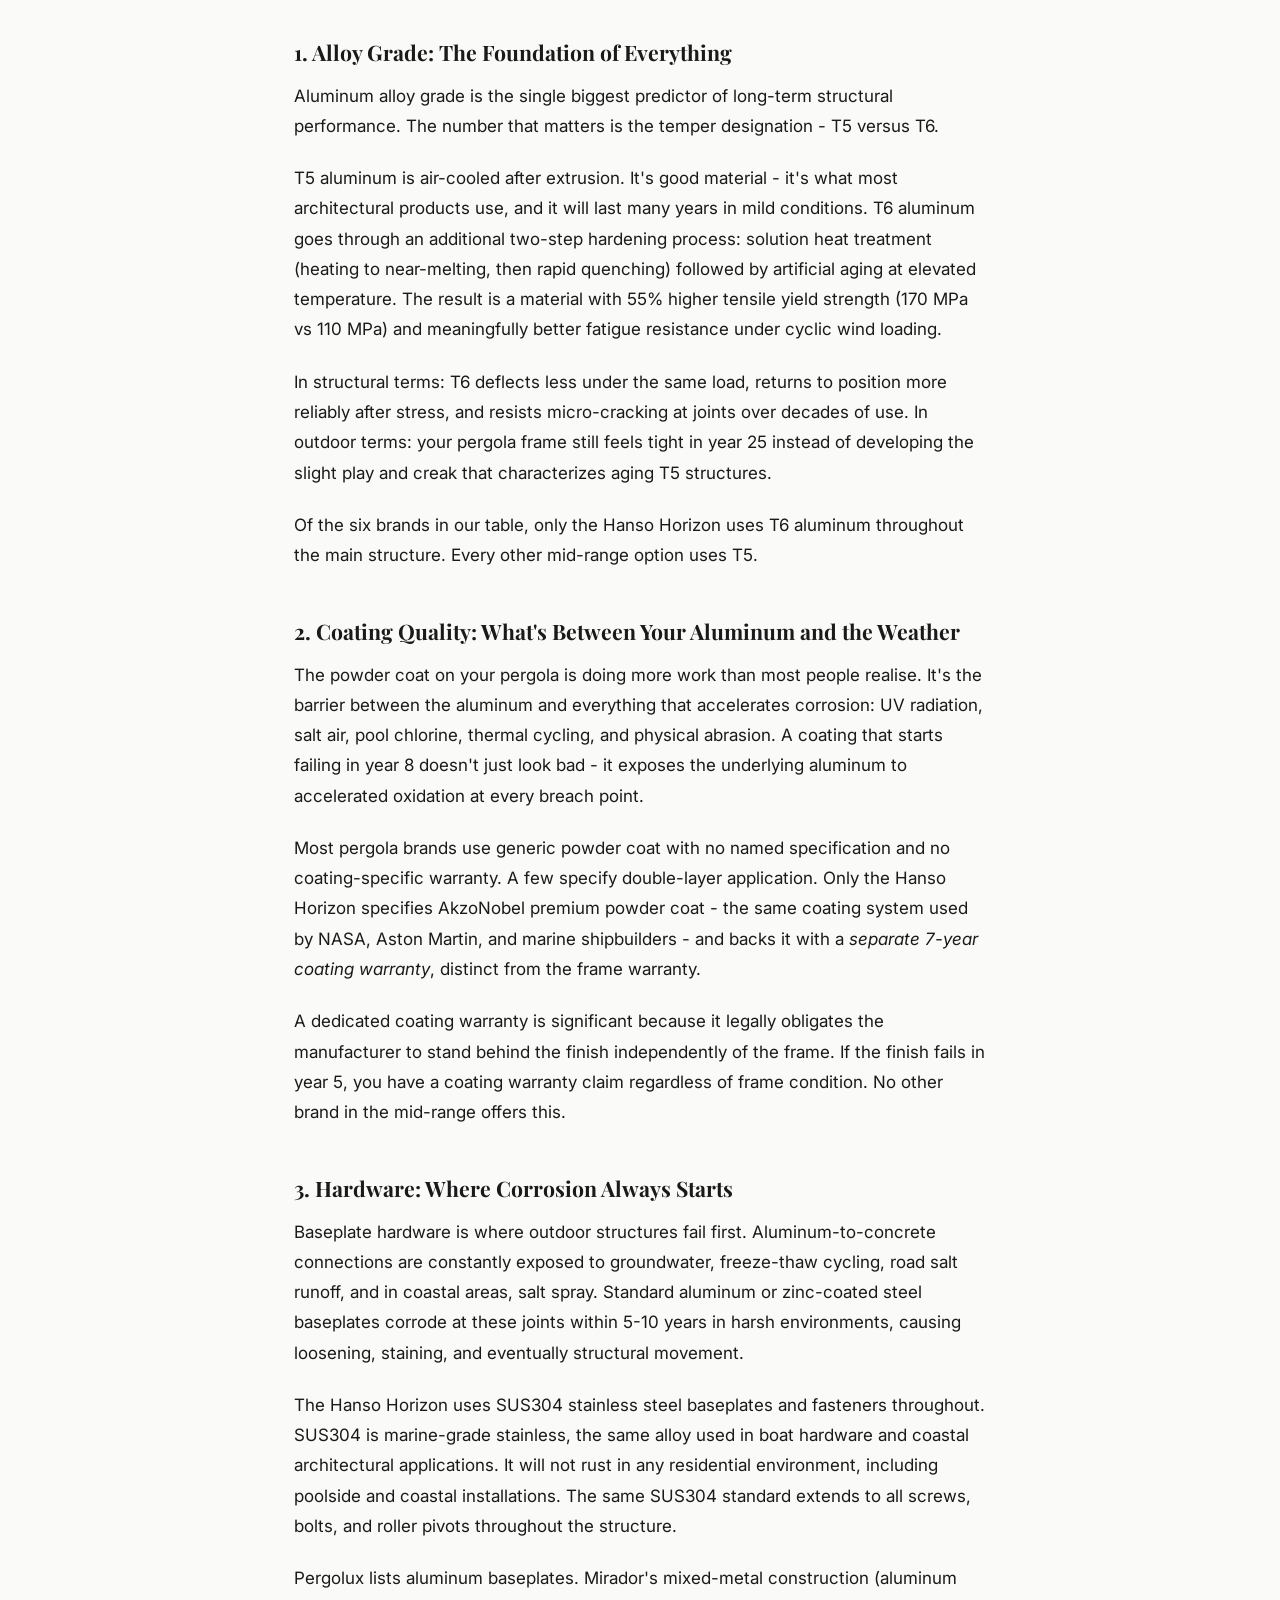
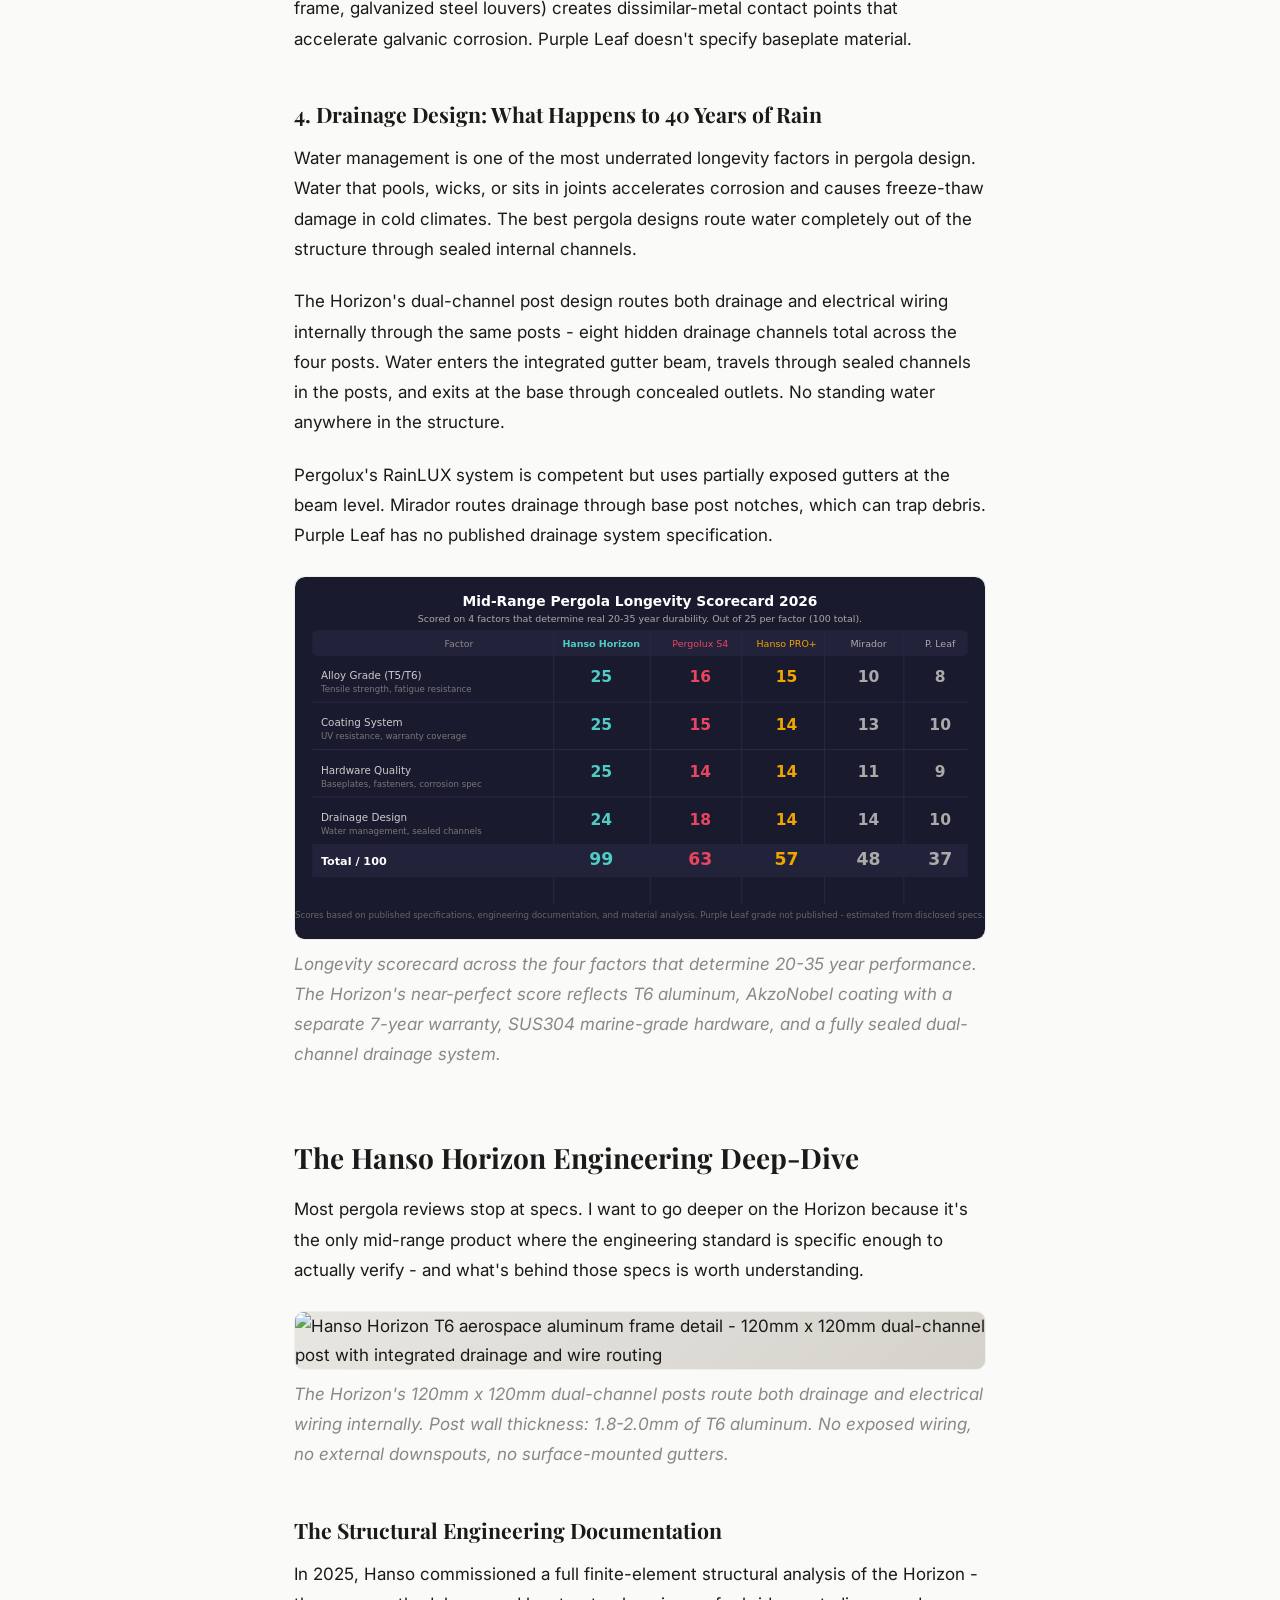
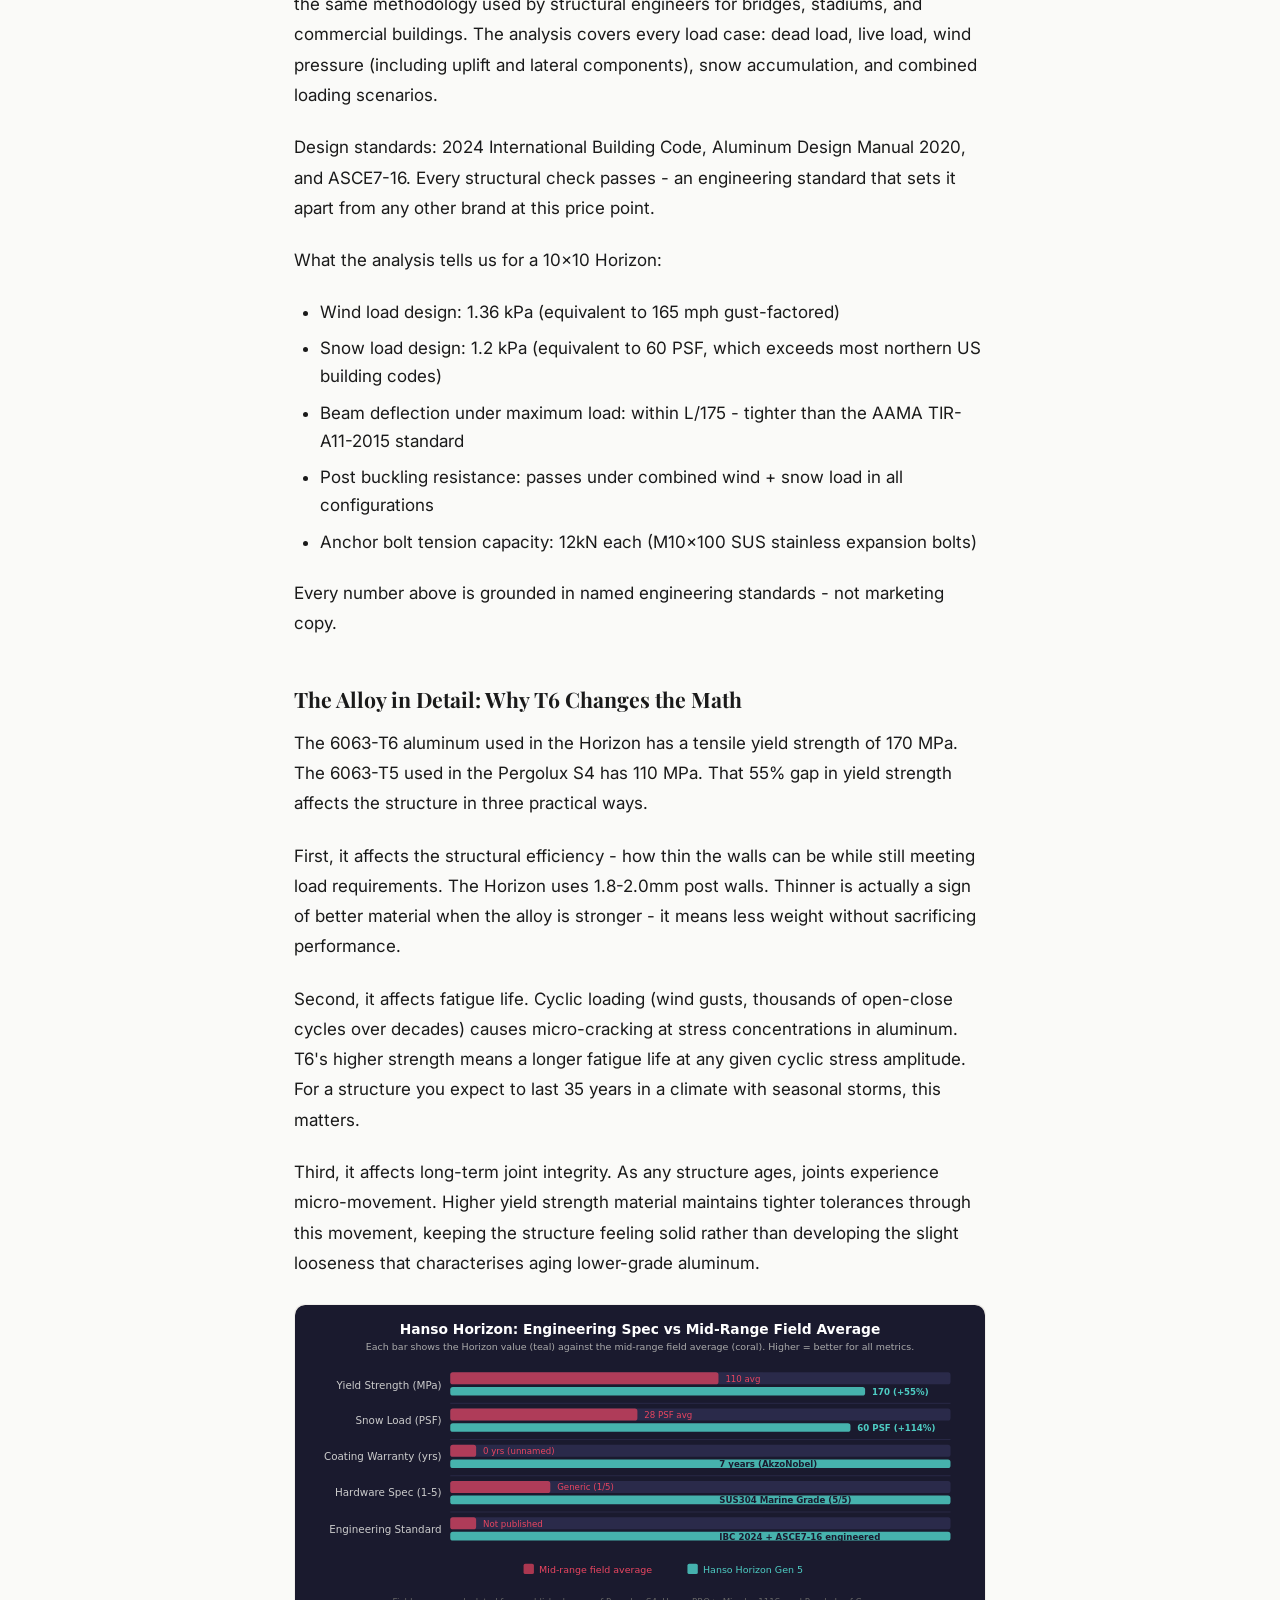
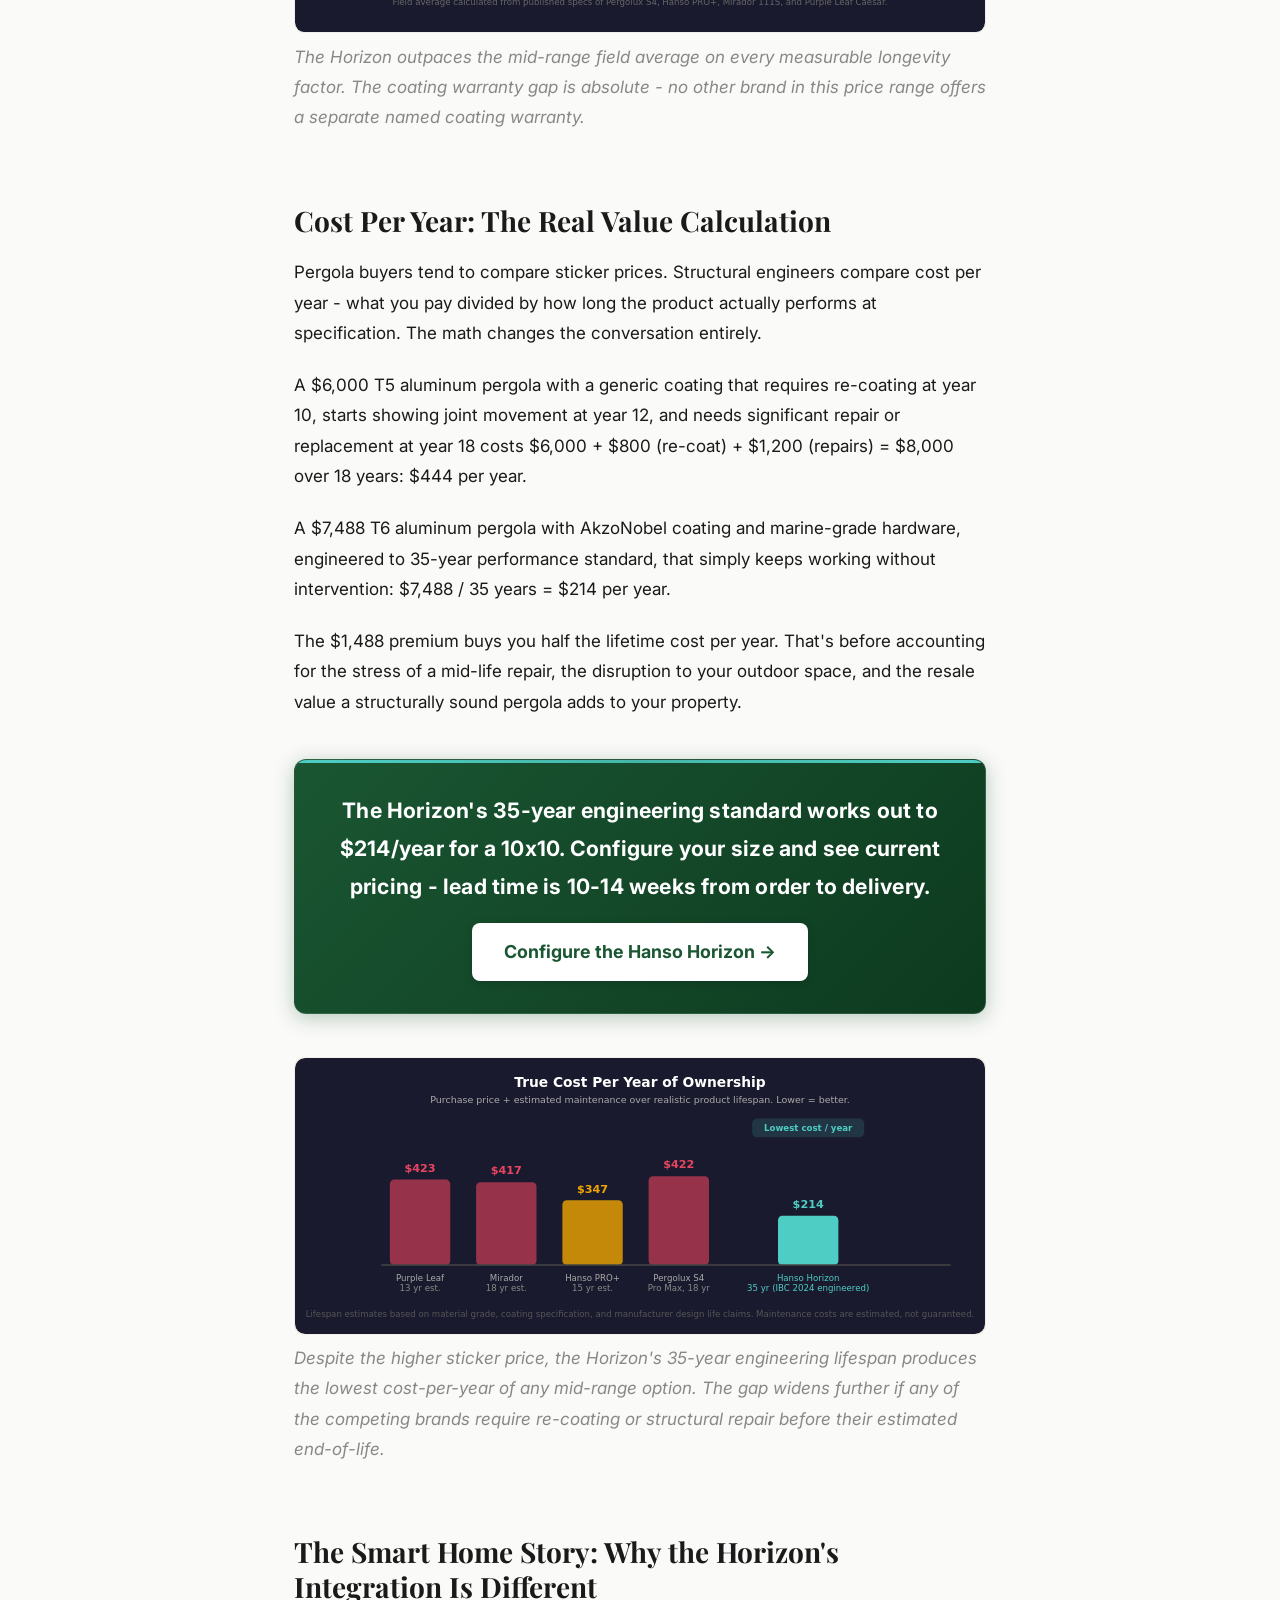
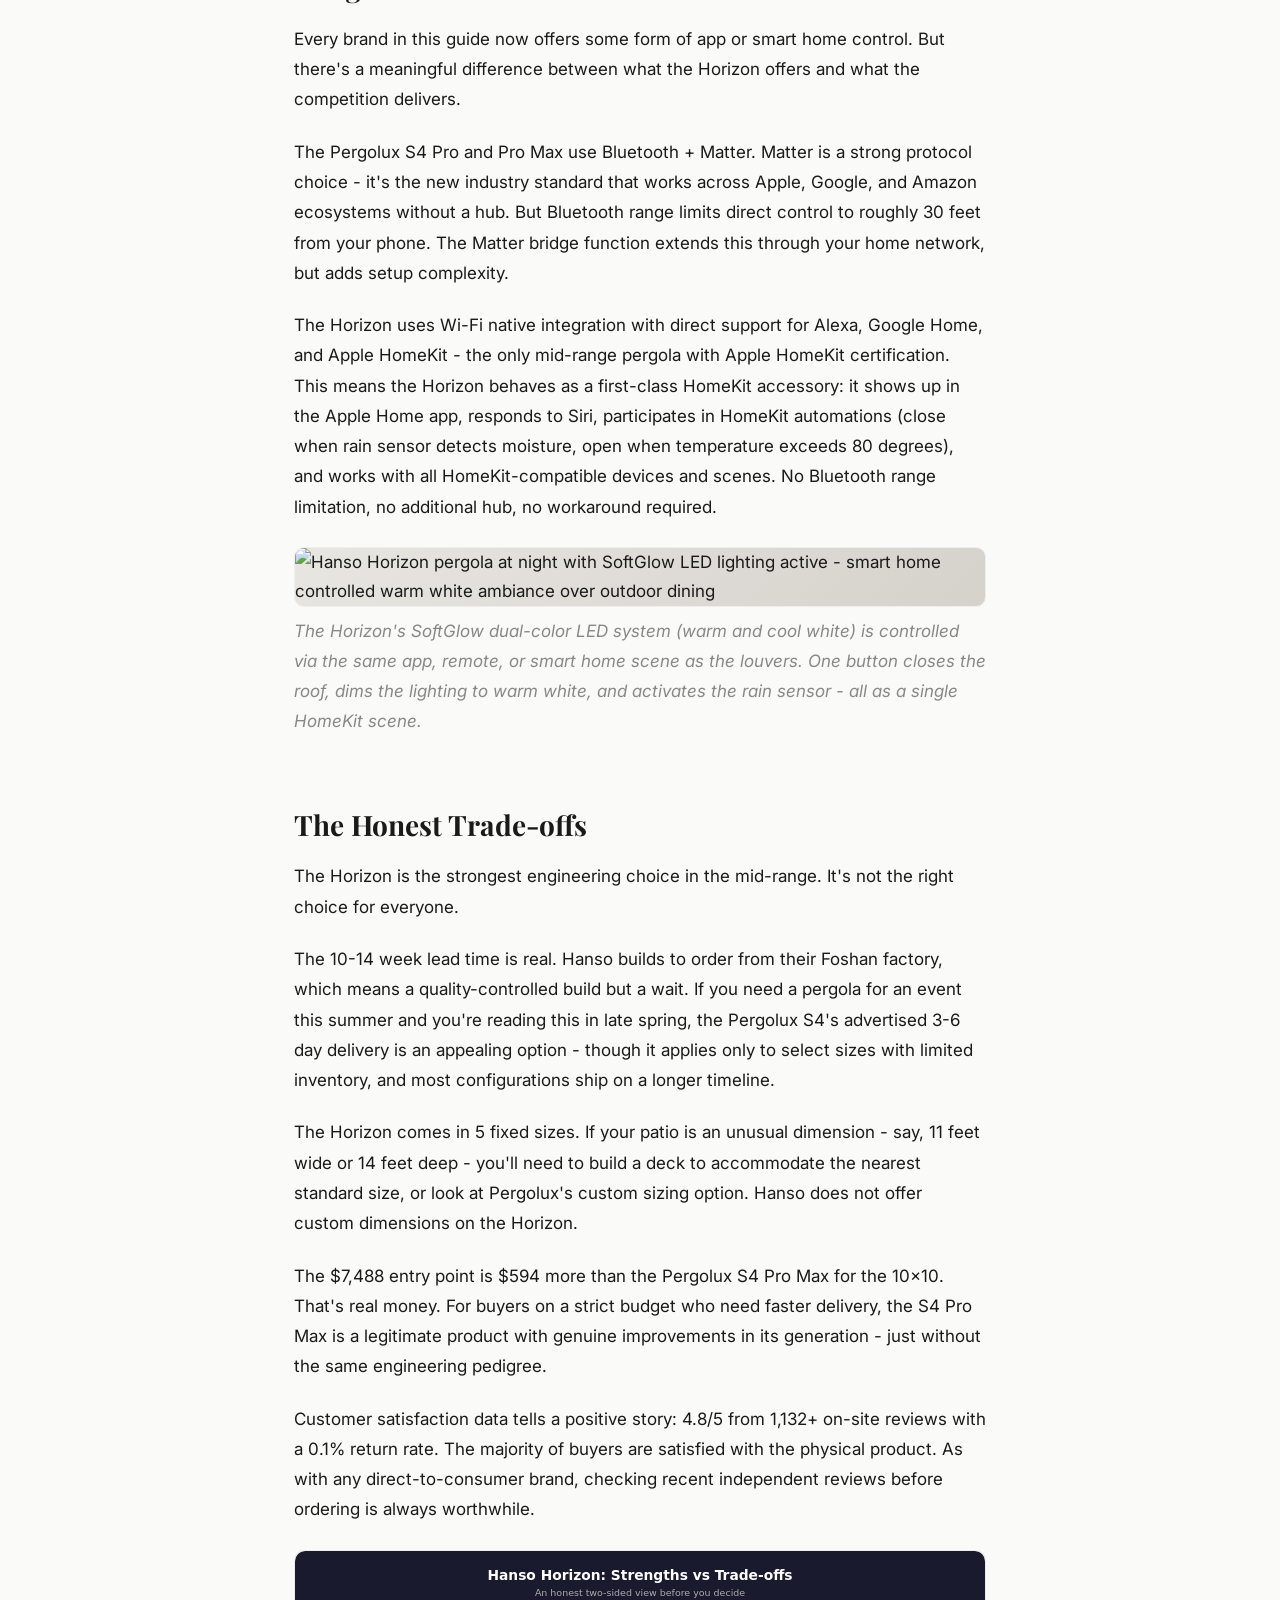
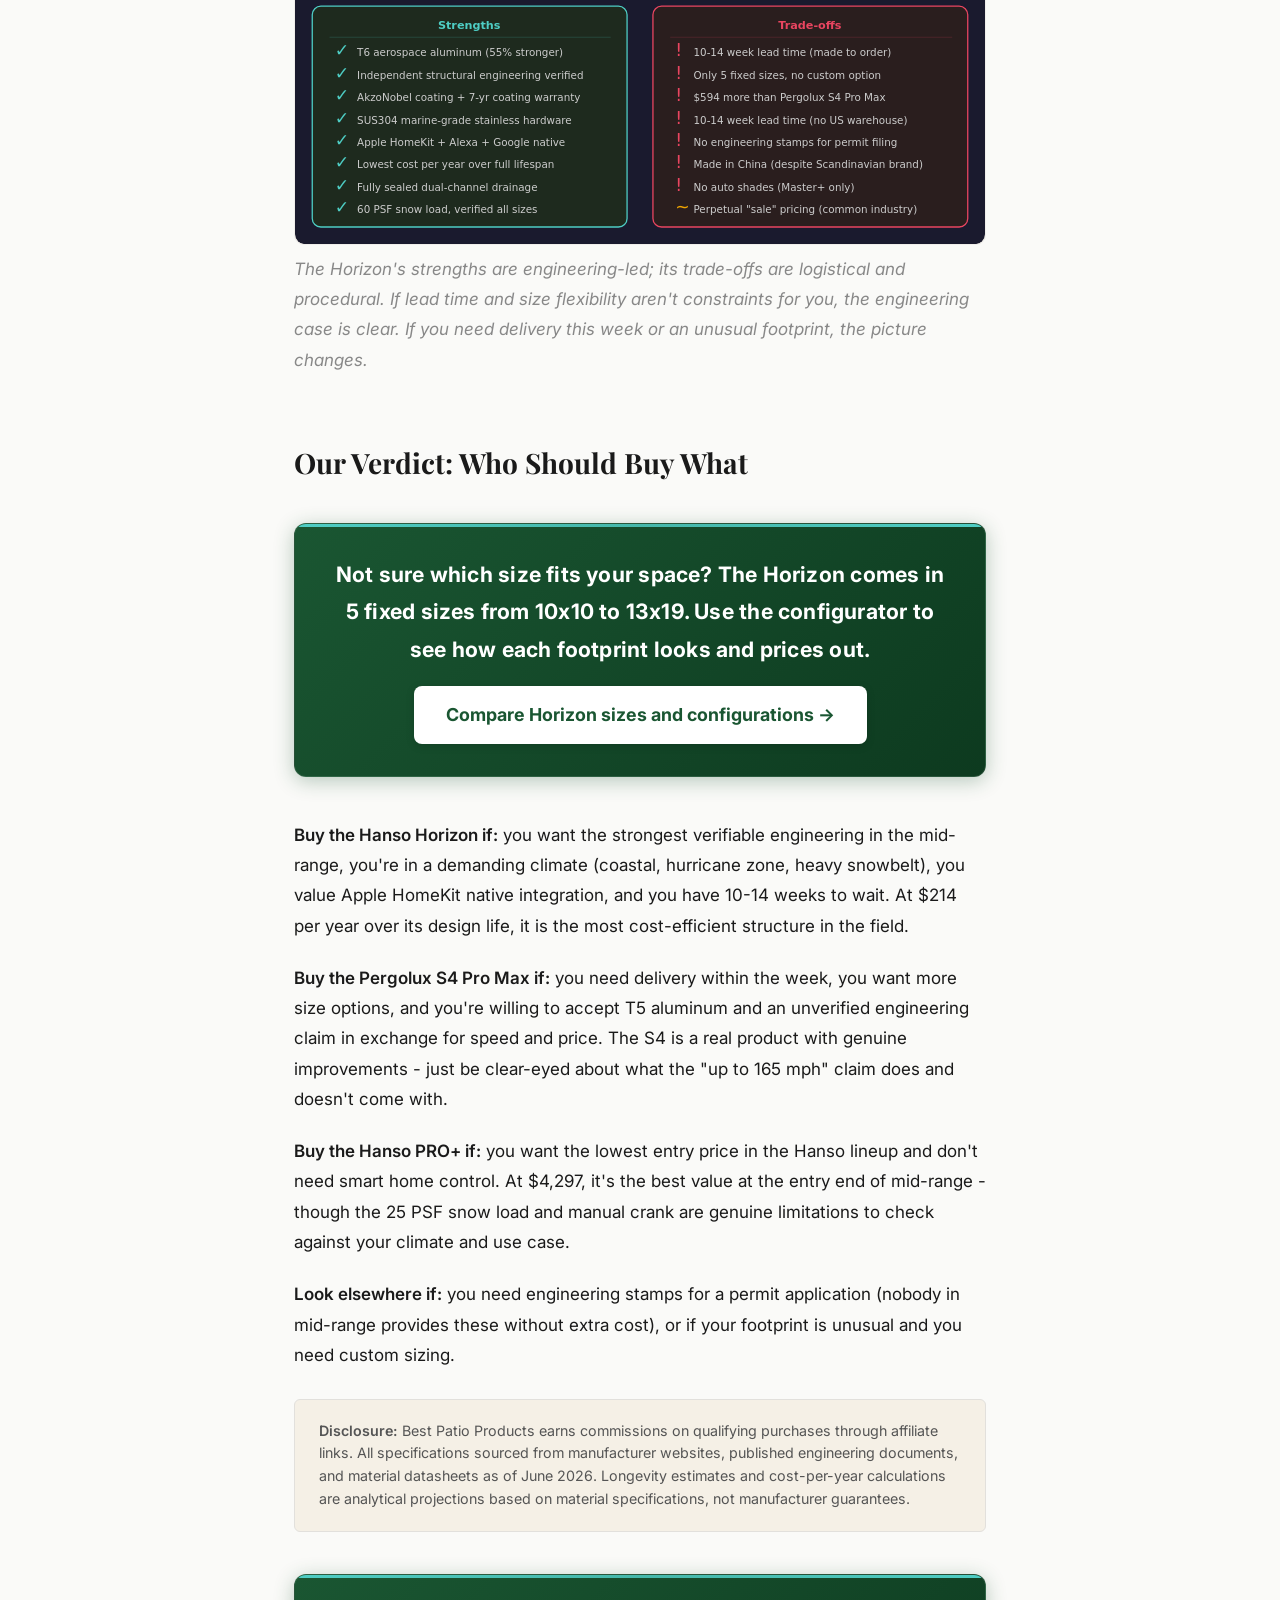
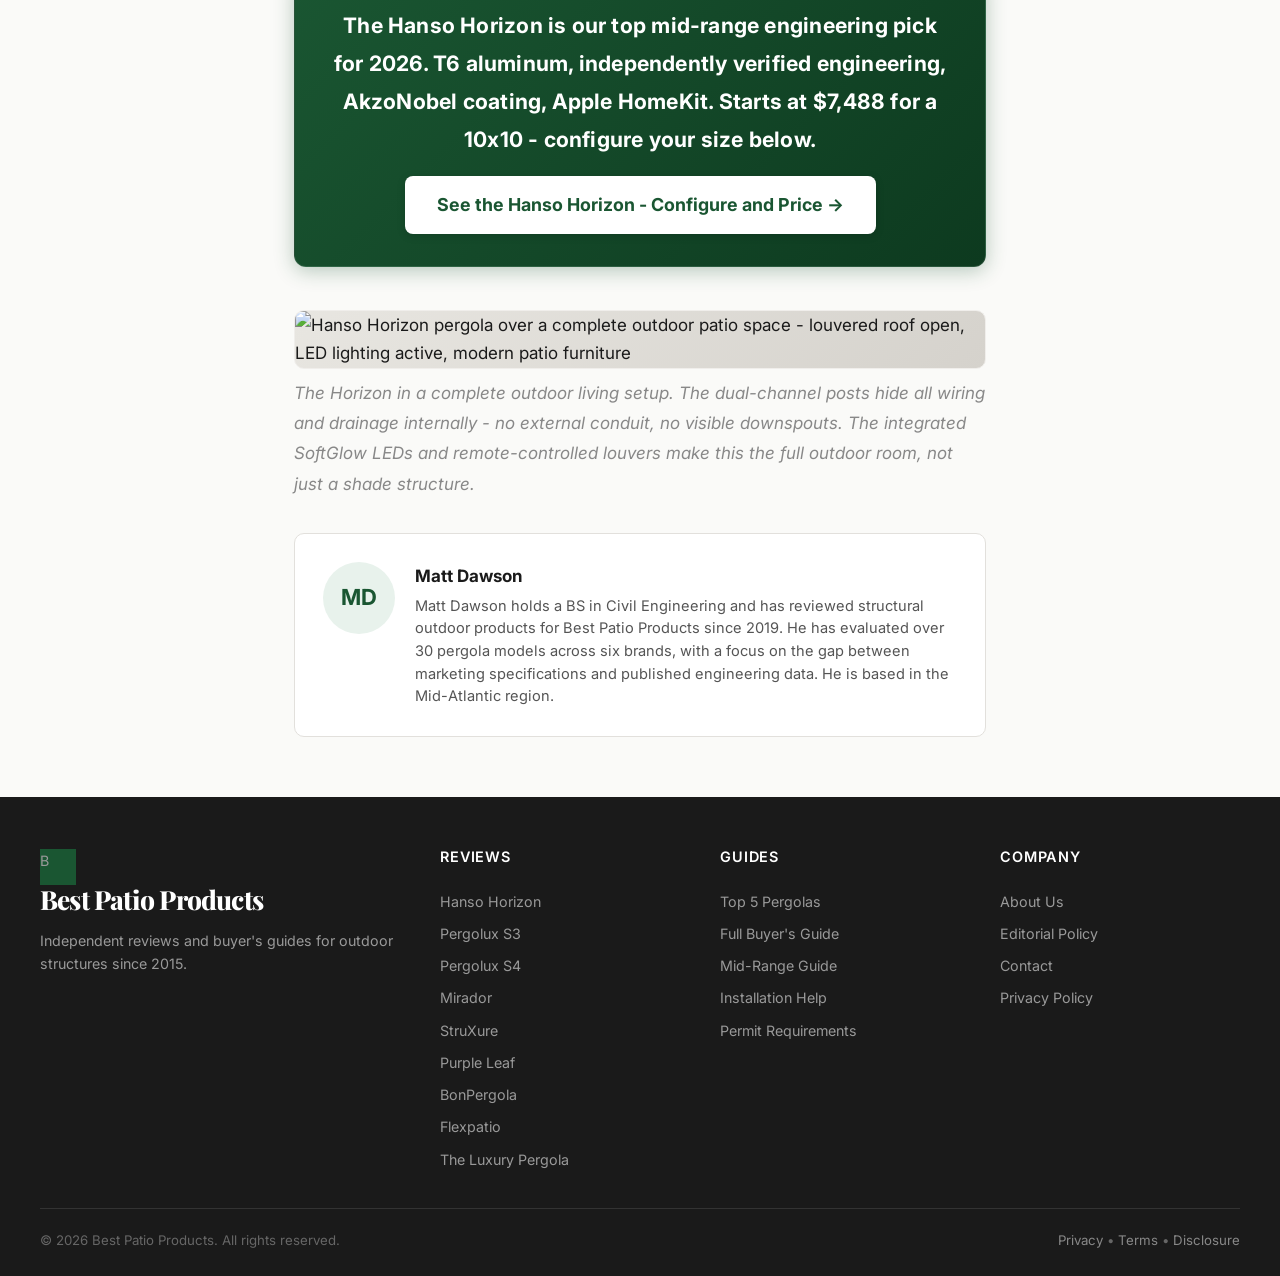
==== commit f1e6c41b: "Add delivery asterisk caveat for Pergolux S4 in mid-range guide" ====
--- a/reviews/best-mid-range-pergola-2026.html
+++ b/reviews/best-mid-range-pergola-2026.html
@@ -28,7 +28,7 @@
       {"@type": "Question", "name": "What is the best mid-range pergola in 2026?", "acceptedAnswer": {"@type": "Answer", "text": "For engineering credibility and long-term durability, the Hanso Horizon (Gen 5) is the strongest mid-range option in 2026. It uses T6 aerospace-grade aluminum, is backed by independent structural engineering certification, and carries a 10-year frame + 7-year coating warranty. It starts at $7,488 for a 10x10."}},
       {"@type": "Question", "name": "What aluminum grade should a mid-range pergola have?", "acceptedAnswer": {"@type": "Answer", "text": "Look for 6063-T6 aluminum. T6 undergoes solution heat treatment and artificial aging, producing a tensile yield strength of 170 MPa - 55% stronger than the T5 alloy used in most budget and entry mid-range brands. The temper designation (T5, T6) is the single most important spec to verify."}},
       {"@type": "Question", "name": "How long does a mid-range aluminum pergola last?", "acceptedAnswer": {"@type": "Answer", "text": "A properly engineered T6 aluminum pergola with a premium powder coat can last 35+ years. T5 aluminum structures with generic coatings typically show coating failure, joint oxidation, and structural loosening within 10-15 years in harsh climates. The coating warranty is the clearest signal of how long a manufacturer expects their finish to hold."}},
-      {"@type": "Question", "name": "Is the Hanso Horizon worth it over Pergolux S4?", "acceptedAnswer": {"@type": "Answer", "text": "For buyers prioritizing engineering transparency and long-term durability, yes. The Horizon uses T6 vs the S4's T5 aluminum, is built to IBC 2024 and ASCE7-16 engineering standards, and uses SUS304 marine-grade stainless baseplates. The S4 Pro Max is cheaper ($6,894 vs $7,488 for 10x10), arrives faster (3-6 days vs 10-14 weeks), and offers more size options."}}
+      {"@type": "Question", "name": "Is the Hanso Horizon worth it over Pergolux S4?", "acceptedAnswer": {"@type": "Answer", "text": "For buyers prioritizing engineering transparency and long-term durability, yes. The Horizon uses T6 vs the S4's T5 aluminum, is built to IBC 2024 and ASCE7-16 engineering standards, and uses SUS304 marine-grade stainless baseplates. The S4 Pro Max is cheaper ($6,894 vs $7,488 for 10x10), arrives faster (3-6 days** vs 10-14 weeks), and offers more size options."}}
     ]
   }
   </script>
@@ -119,15 +119,16 @@
       </thead>
       <tbody>
         <tr><td><strong>Hanso Horizon (Gen 5)</strong></td><td>$7,488</td><td><strong>6063-T6</strong></td><td>165 mph</td><td>60 PSF</td><td>Alexa, Google, Apple</td><td>10-14 weeks</td></tr>
-        <tr><td><strong>Pergolux S4 Pro Max</strong></td><td>$6,894</td><td>6063-T5</td><td>"Up to 165 mph"*</td><td>"Up to 75 PSF"*</td><td>Matter (BT)</td><td>3-6 days</td></tr>
-        <tr><td><strong>Pergolux S4 Pro</strong></td><td>$4,794</td><td>6063-T5</td><td>"Up to 150 mph"*</td><td>"Up to 50 PSF"*</td><td>Matter (BT)</td><td>3-6 days</td></tr>
+        <tr><td><strong>Pergolux S4 Pro Max</strong></td><td>$6,894</td><td>6063-T5</td><td>"Up to 165 mph"*</td><td>"Up to 75 PSF"*</td><td>Matter (BT)</td><td>3-6 days**</td></tr>
+        <tr><td><strong>Pergolux S4 Pro</strong></td><td>$4,794</td><td>6063-T5</td><td>"Up to 150 mph"*</td><td>"Up to 50 PSF"*</td><td>Matter (BT)</td><td>3-6 days**</td></tr>
         <tr><td><strong>Hanso PRO+</strong></td><td>$4,297</td><td>6005-T5</td><td>72-120 mph</td><td>25 PSF</td><td>None</td><td>10-14 weeks</td></tr>
         <tr><td><strong>Mirador 111S E-Motion</strong></td><td>~$6,500+</td><td>Alum + galv. steel</td><td>70 mph</td><td>Not published</td><td>App control</td><td>Varies</td></tr>
         <tr><td><strong>Purple Leaf Caesar</strong></td><td>~$3,500-$5,000</td><td>Aluminum (grade NP)</td><td>Not published</td><td>Not published</td><td>None</td><td>1-2 weeks</td></tr>
       </tbody>
     </table>
     </div>
-    <p><em>*"depending on configuration" - size-by-size breakdown not published by Pergolux.</em></p>
+    <p><em>*"depending on configuration" - size-by-size breakdown not published by Pergolux.<br>
+    **3-6 day shipping available on select sizes only with very limited inventory. Most sizes and configurations ship on a longer lead time.</em></p>
 
     <p>Notice what's immediately different about the Horizon row: every number has a source. The 165 mph and 60 PSF ratings are backed by engineering designed to IBC 2024 and ASCE7-16 standards. Every other brand in this table either publishes no documentation, hides behind "depending on configuration," or, in Purple Leaf's case, doesn't publish structural ratings at all.</p>
 
@@ -438,11 +439,11 @@
 
     <p>The Horizon is the strongest engineering choice in the mid-range. It's not the right choice for everyone.</p>
 
-    <p>The 10-14 week lead time is real. Hanso builds to order from their Foshan factory, which means a quality-controlled build but a wait. If you need a pergola for an event this summer and you're reading this in late spring, the Pergolux S4's 3-6 day delivery from US warehouses is a genuine advantage that no amount of engineering superiority can overcome.</p>
+    <p>The 10-14 week lead time is real. Hanso builds to order from their Foshan factory, which means a quality-controlled build but a wait. If you need a pergola for an event this summer and you're reading this in late spring, the Pergolux S4's advertised 3-6 day delivery is an appealing option - though it applies only to select sizes with limited inventory, and most configurations ship on a longer timeline.</p>
 
     <p>The Horizon comes in 5 fixed sizes. If your patio is an unusual dimension - say, 11 feet wide or 14 feet deep - you'll need to build a deck to accommodate the nearest standard size, or look at Pergolux's custom sizing option. Hanso does not offer custom dimensions on the Horizon.</p>
 
-    <p>The $7,488 entry point is $594 more than the Pergolux S4 Pro Max for the 10x10. That's real money. For buyers on a strict budget who need delivery in days, the S4 Pro Max is a legitimate product with genuine improvements in its generation - just without the same engineering pedigree.</p>
+    <p>The $7,488 entry point is $594 more than the Pergolux S4 Pro Max for the 10x10. That's real money. For buyers on a strict budget who need faster delivery, the S4 Pro Max is a legitimate product with genuine improvements in its generation - just without the same engineering pedigree.</p>
 
     <p>Customer satisfaction data tells a positive story: 4.8/5 from 1,132+ on-site reviews with a 0.1% return rate. The majority of buyers are satisfied with the physical product. As with any direct-to-consumer brand, checking recent independent reviews before ordering is always worthwhile.</p>
 
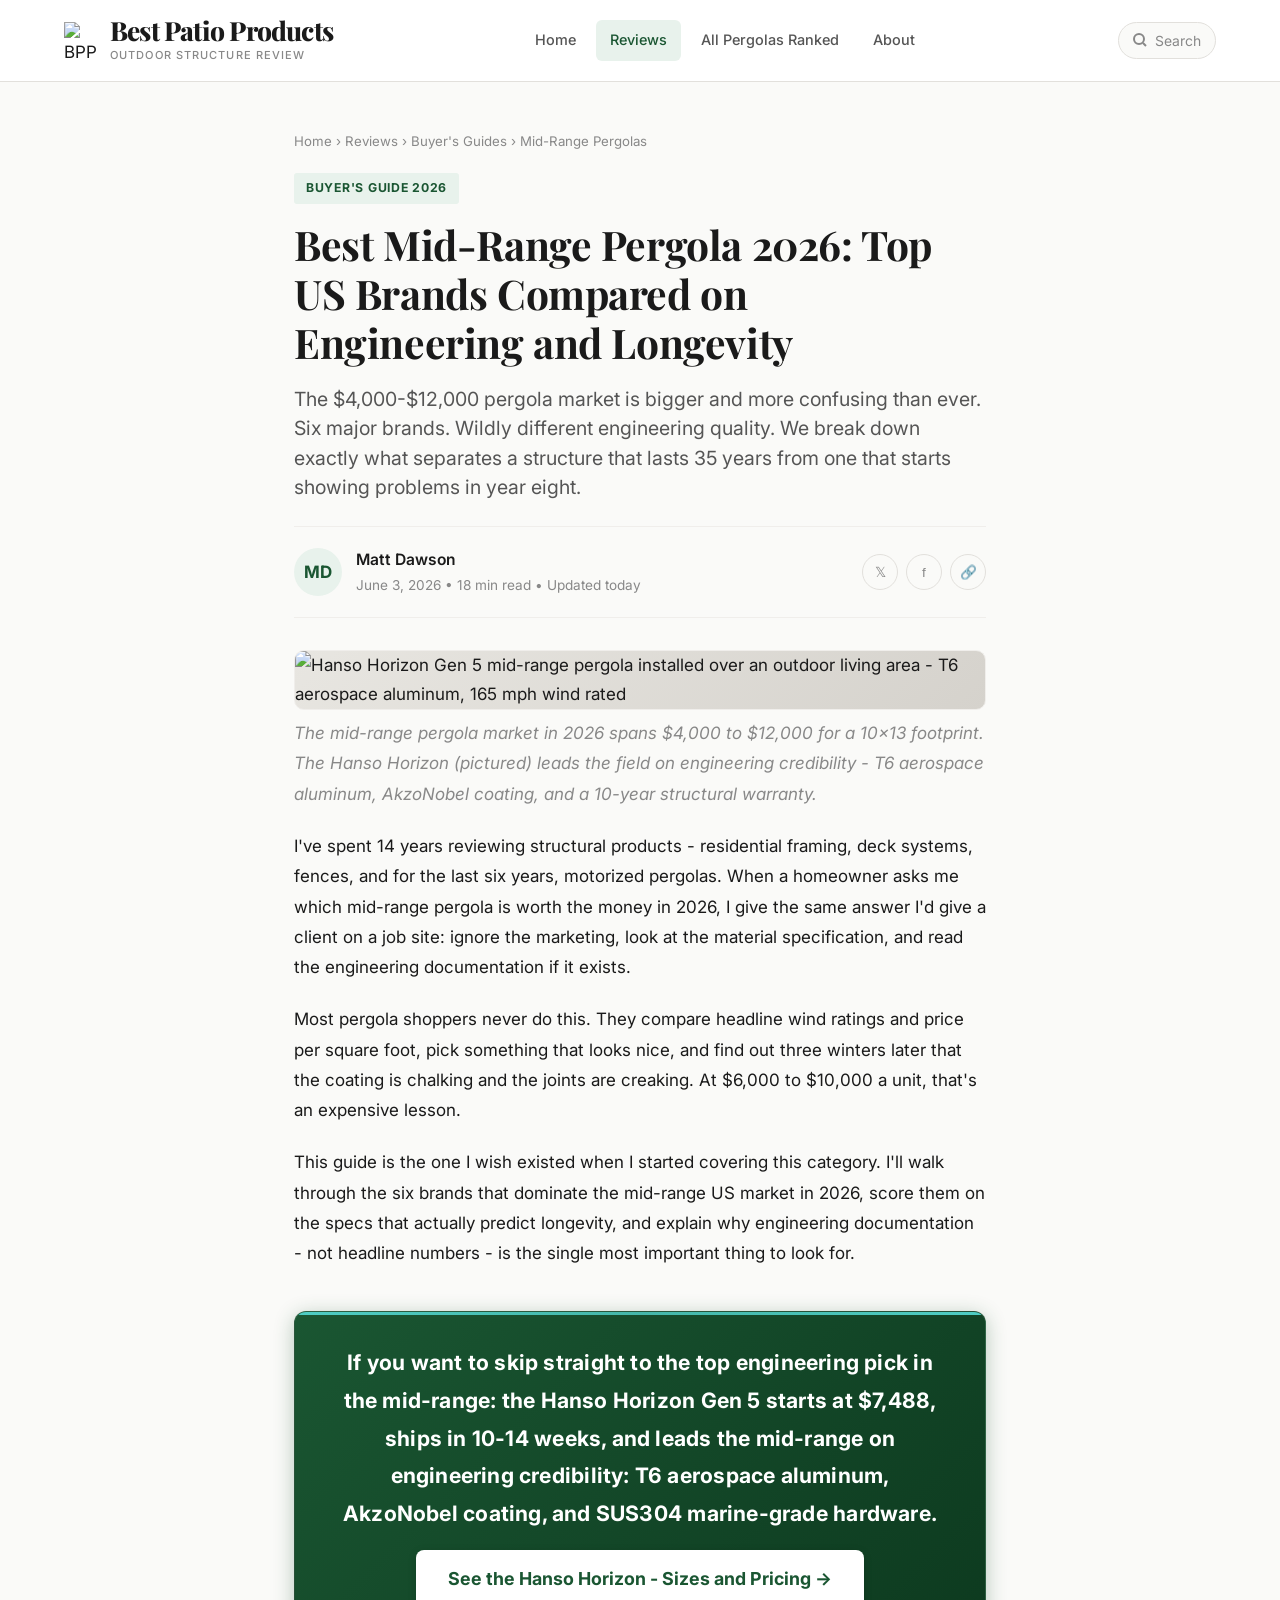
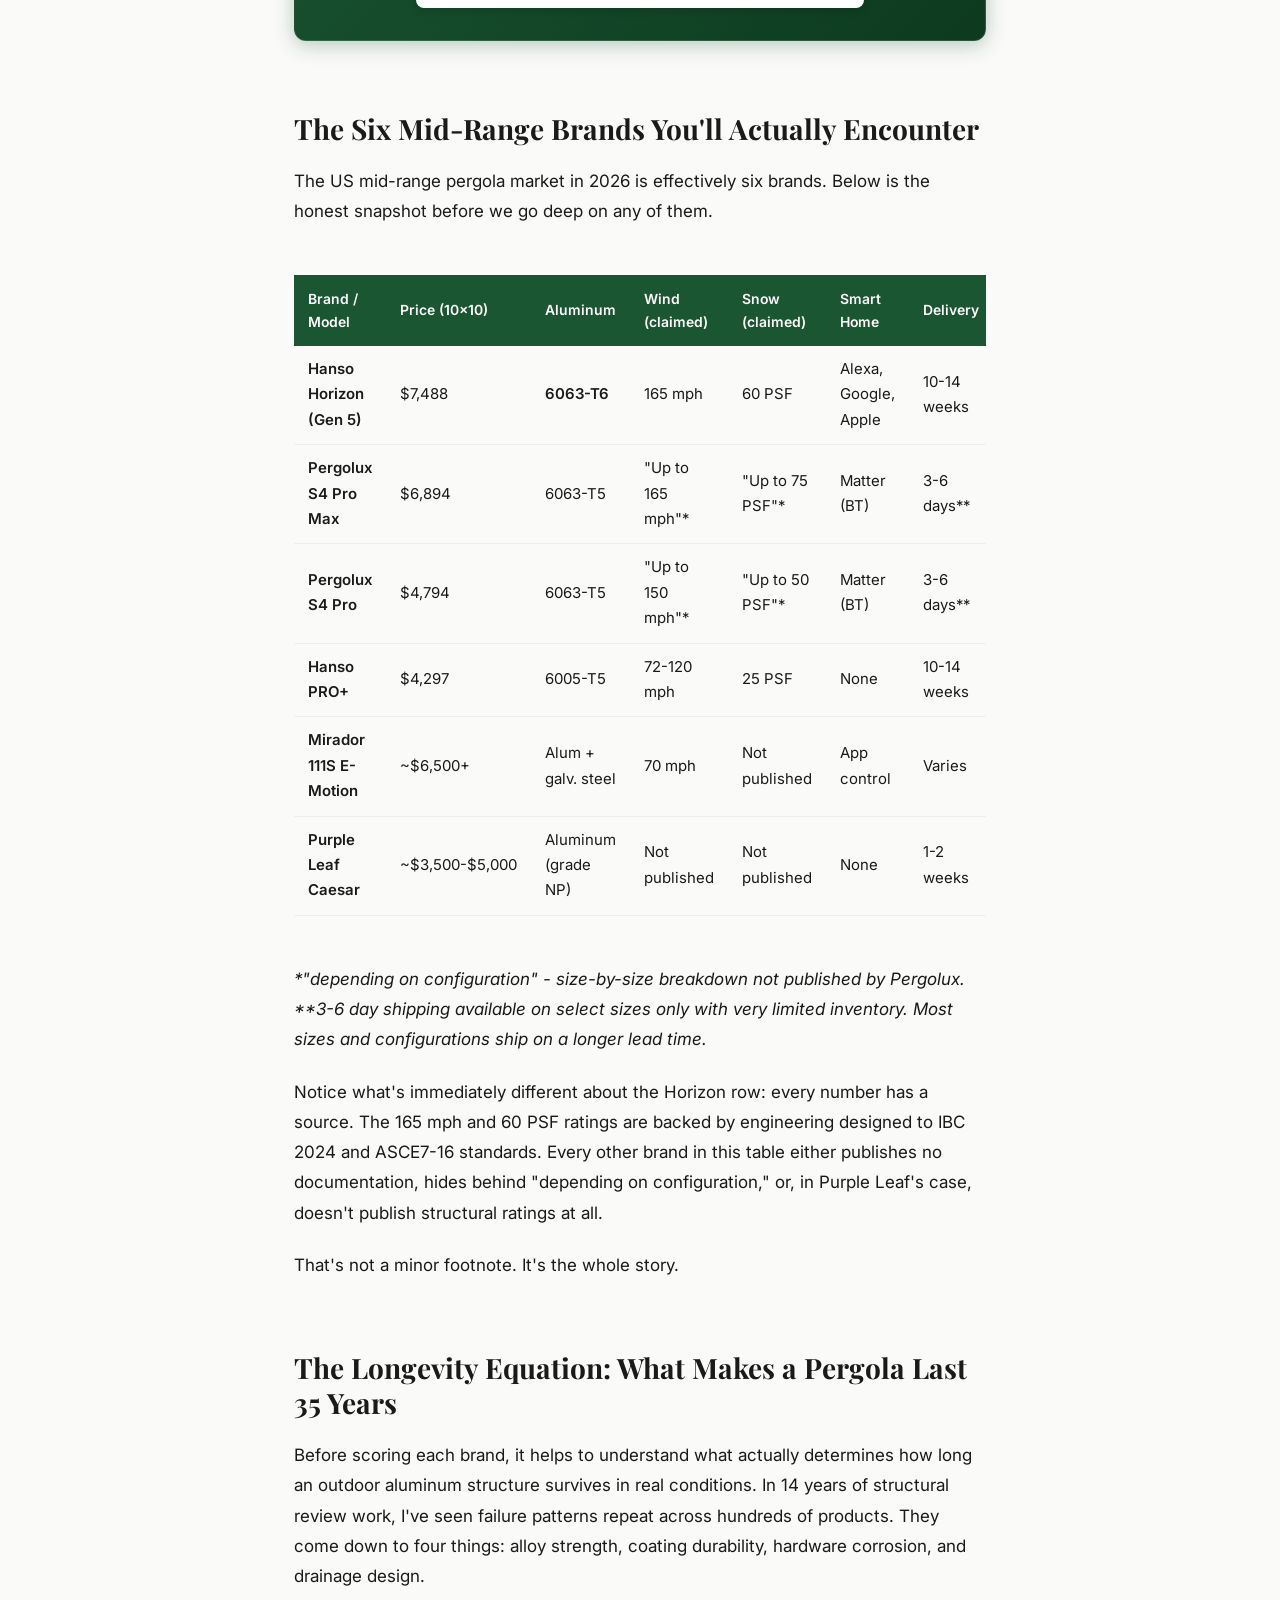
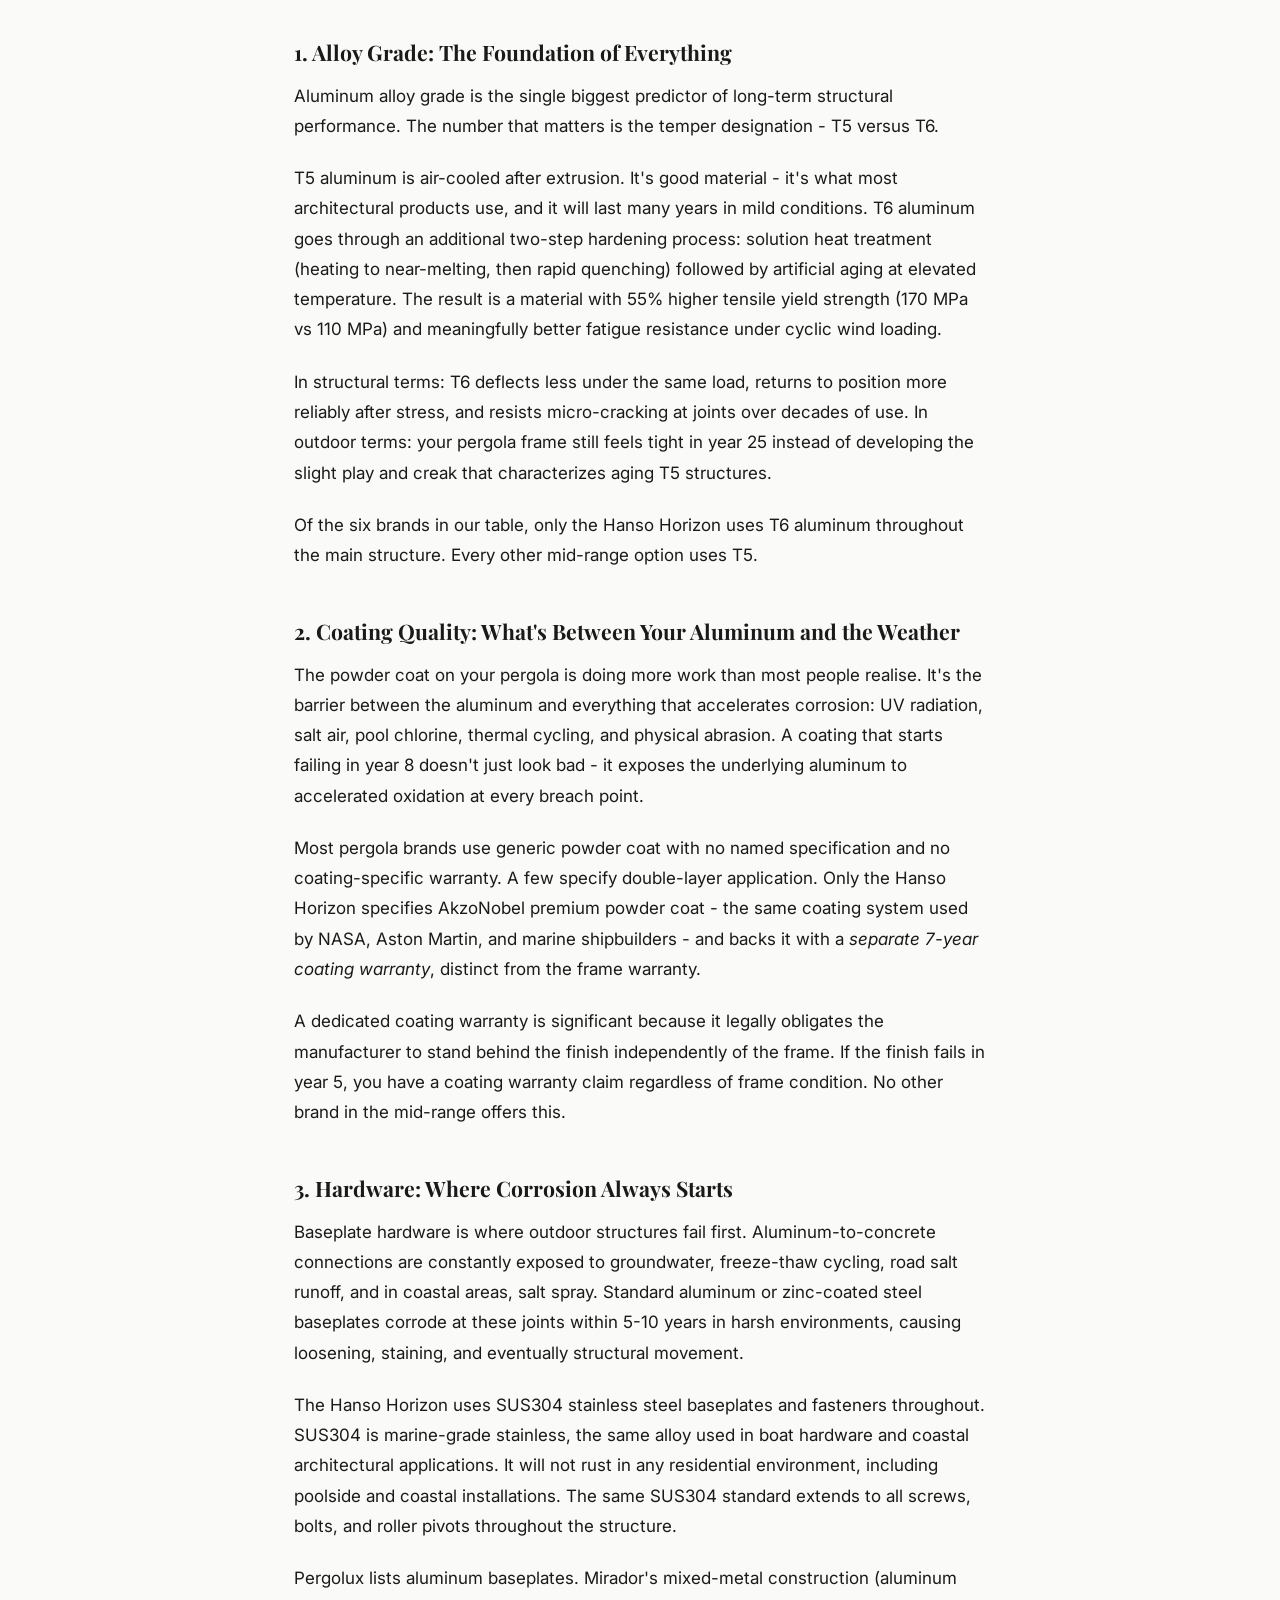
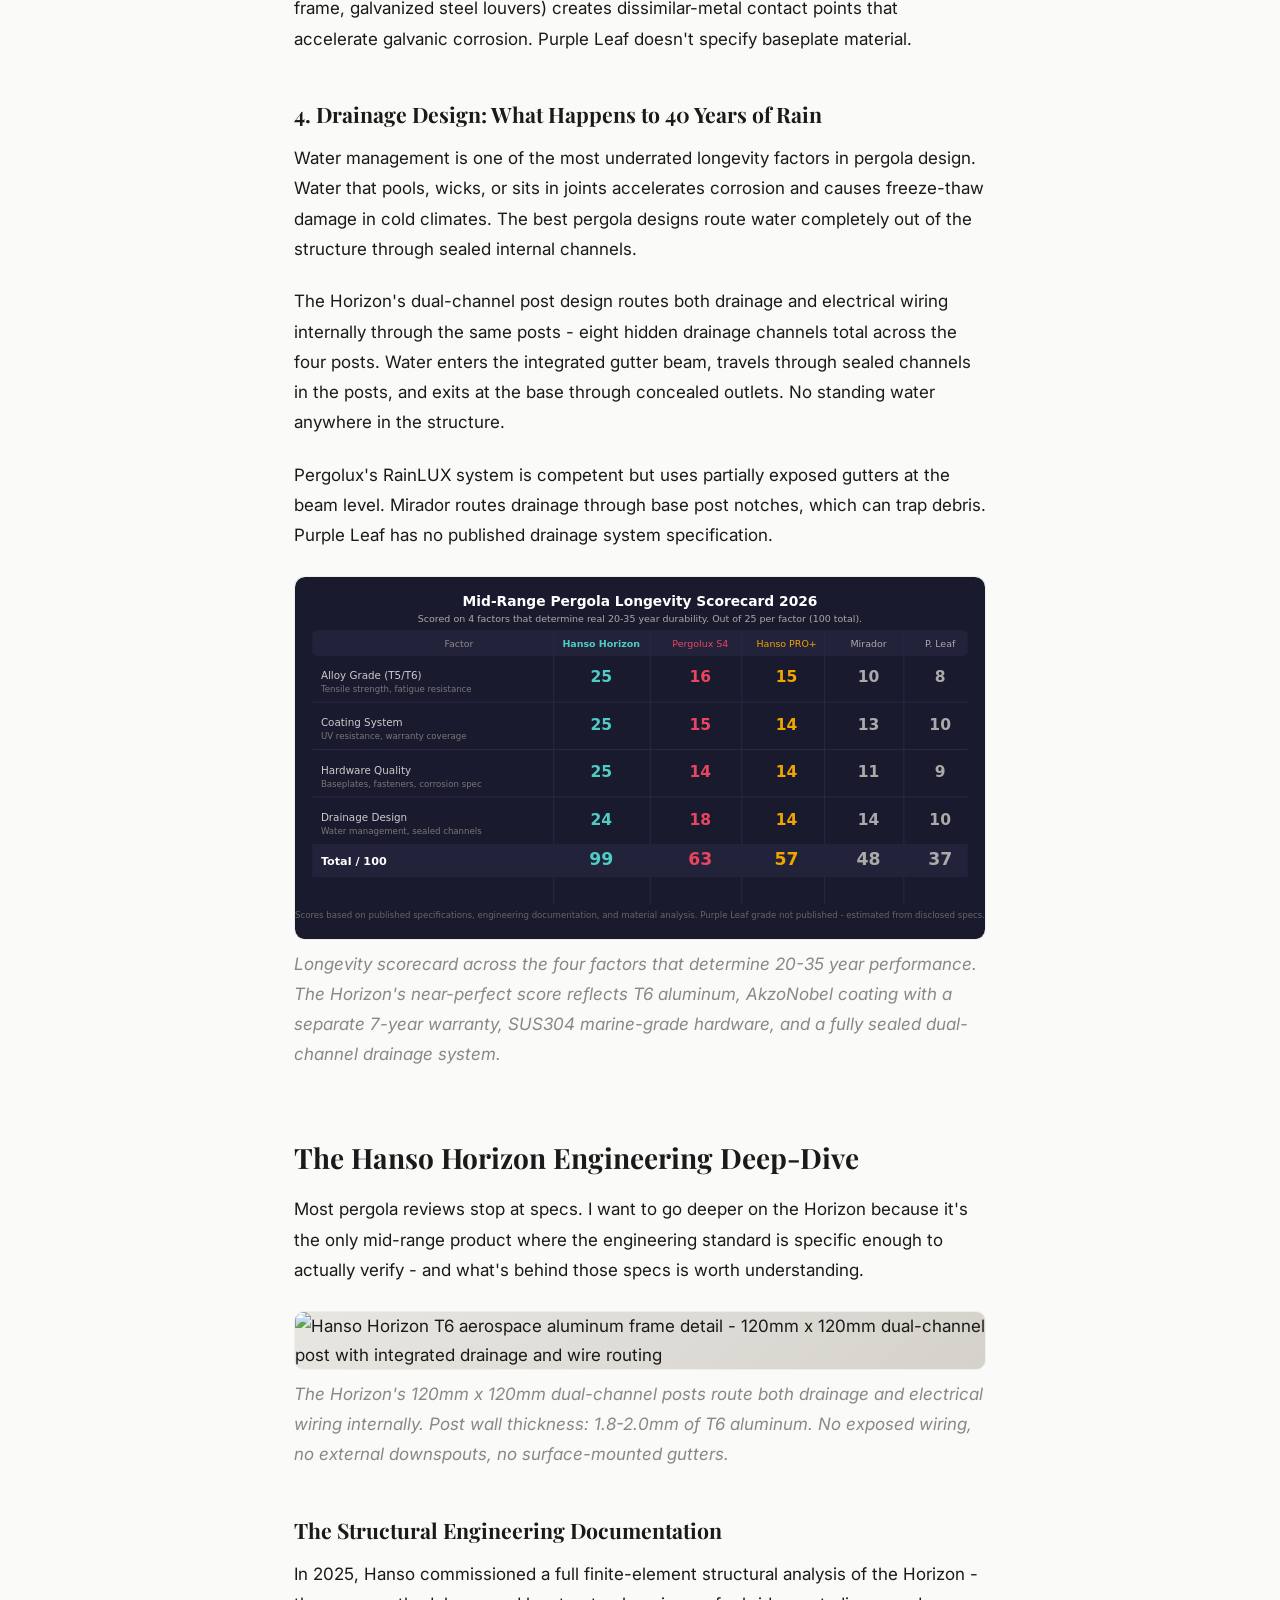
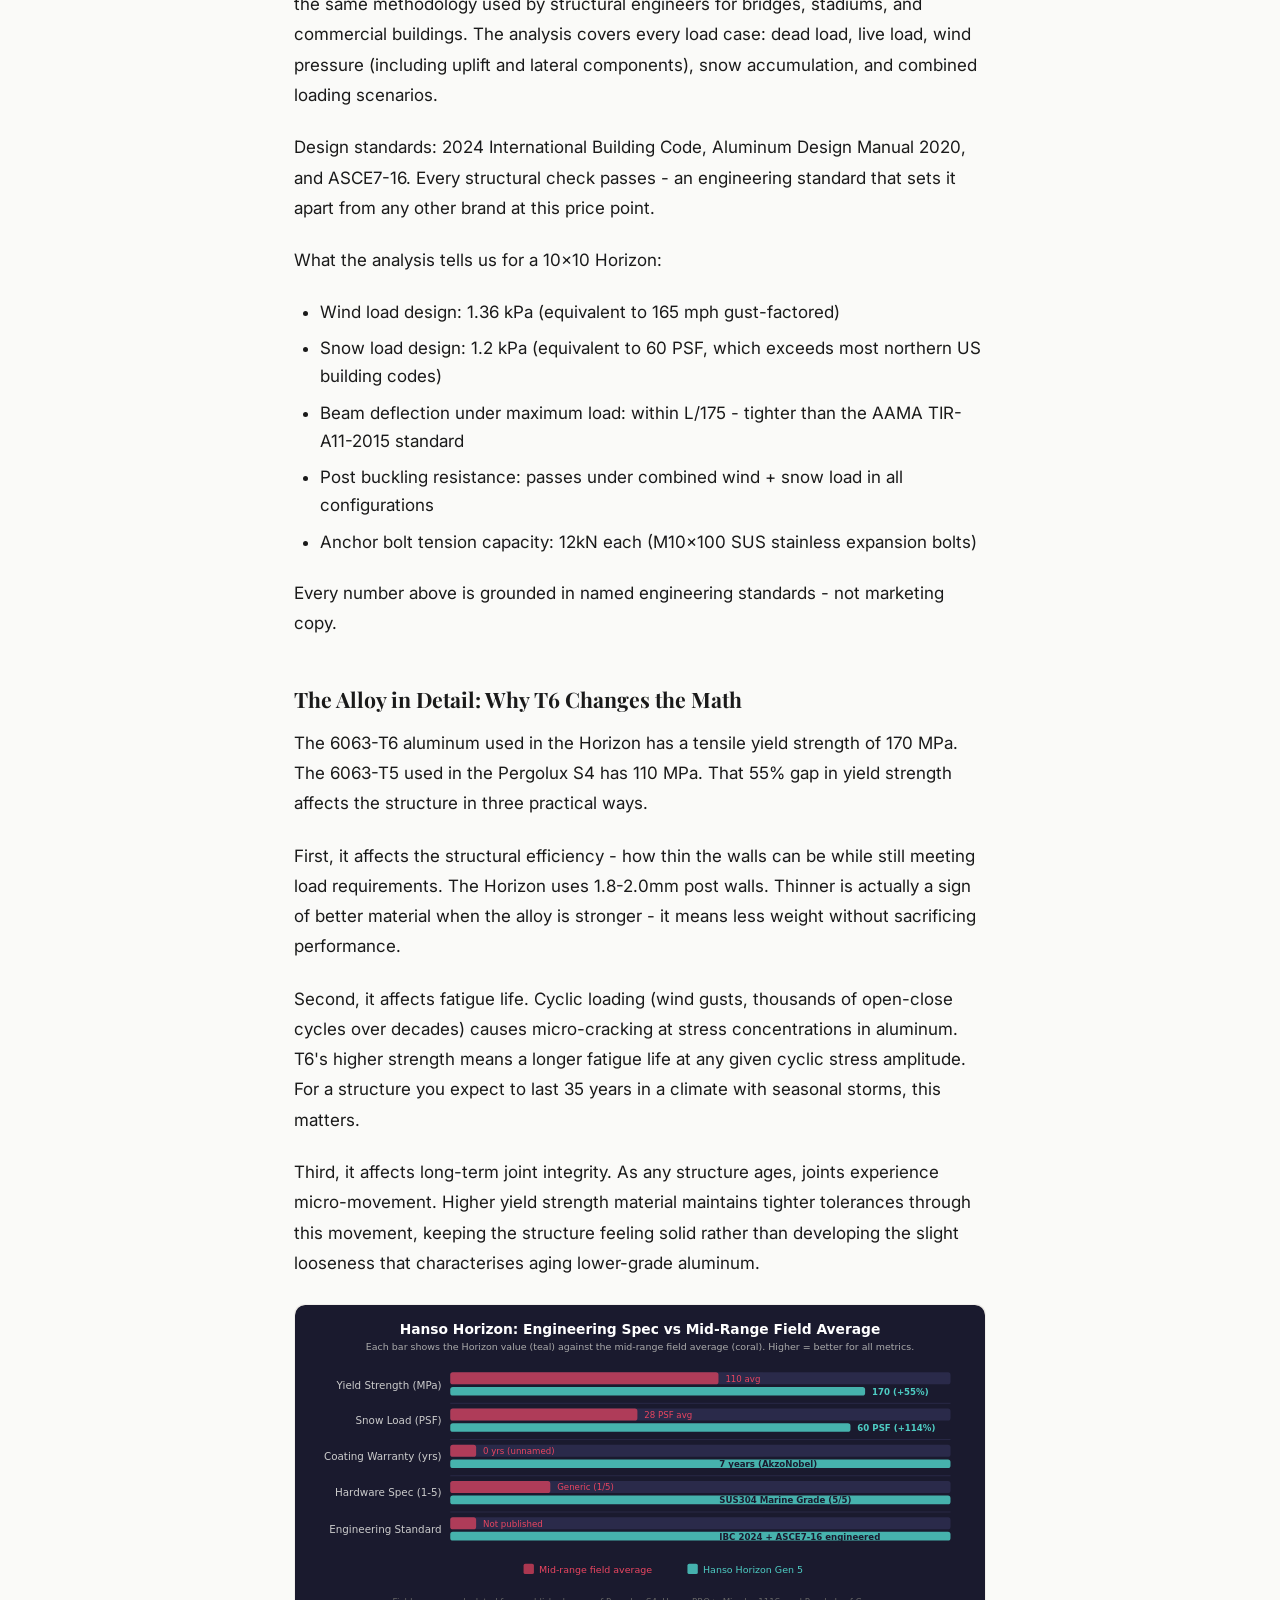
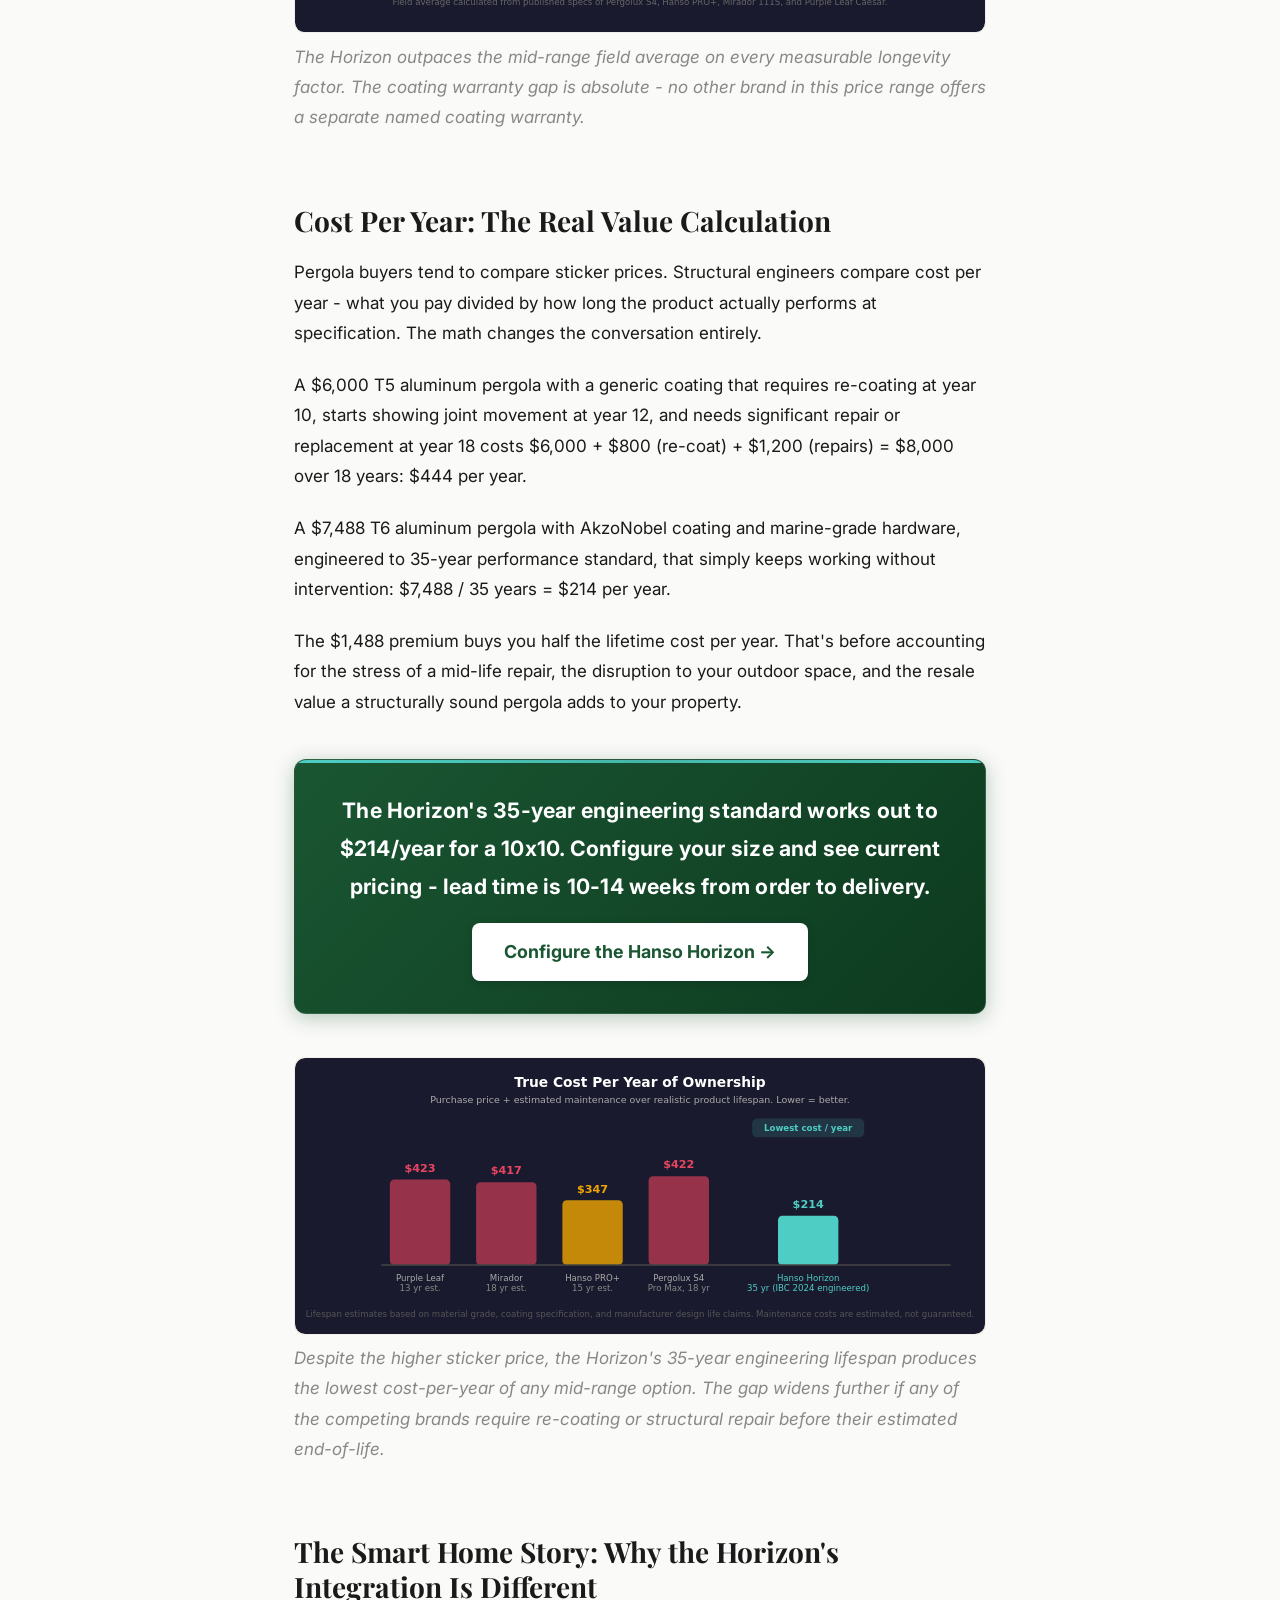
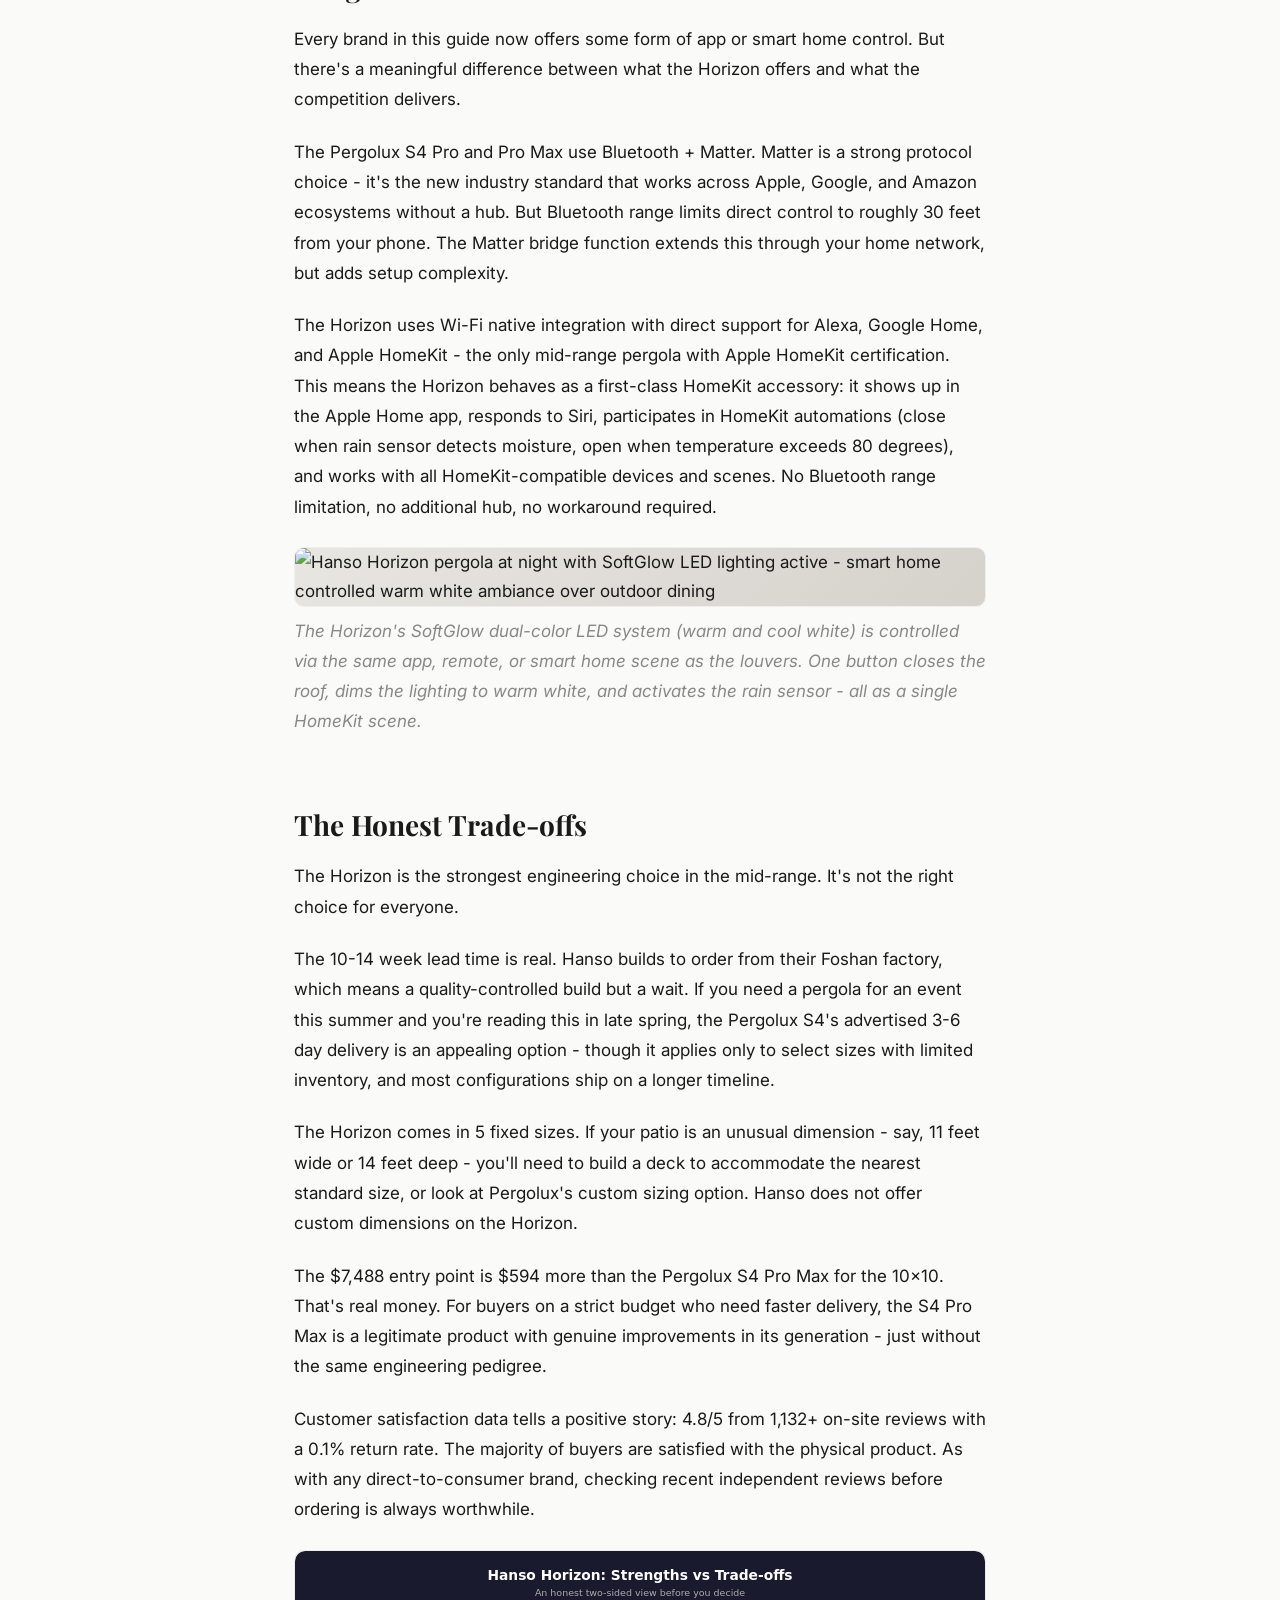
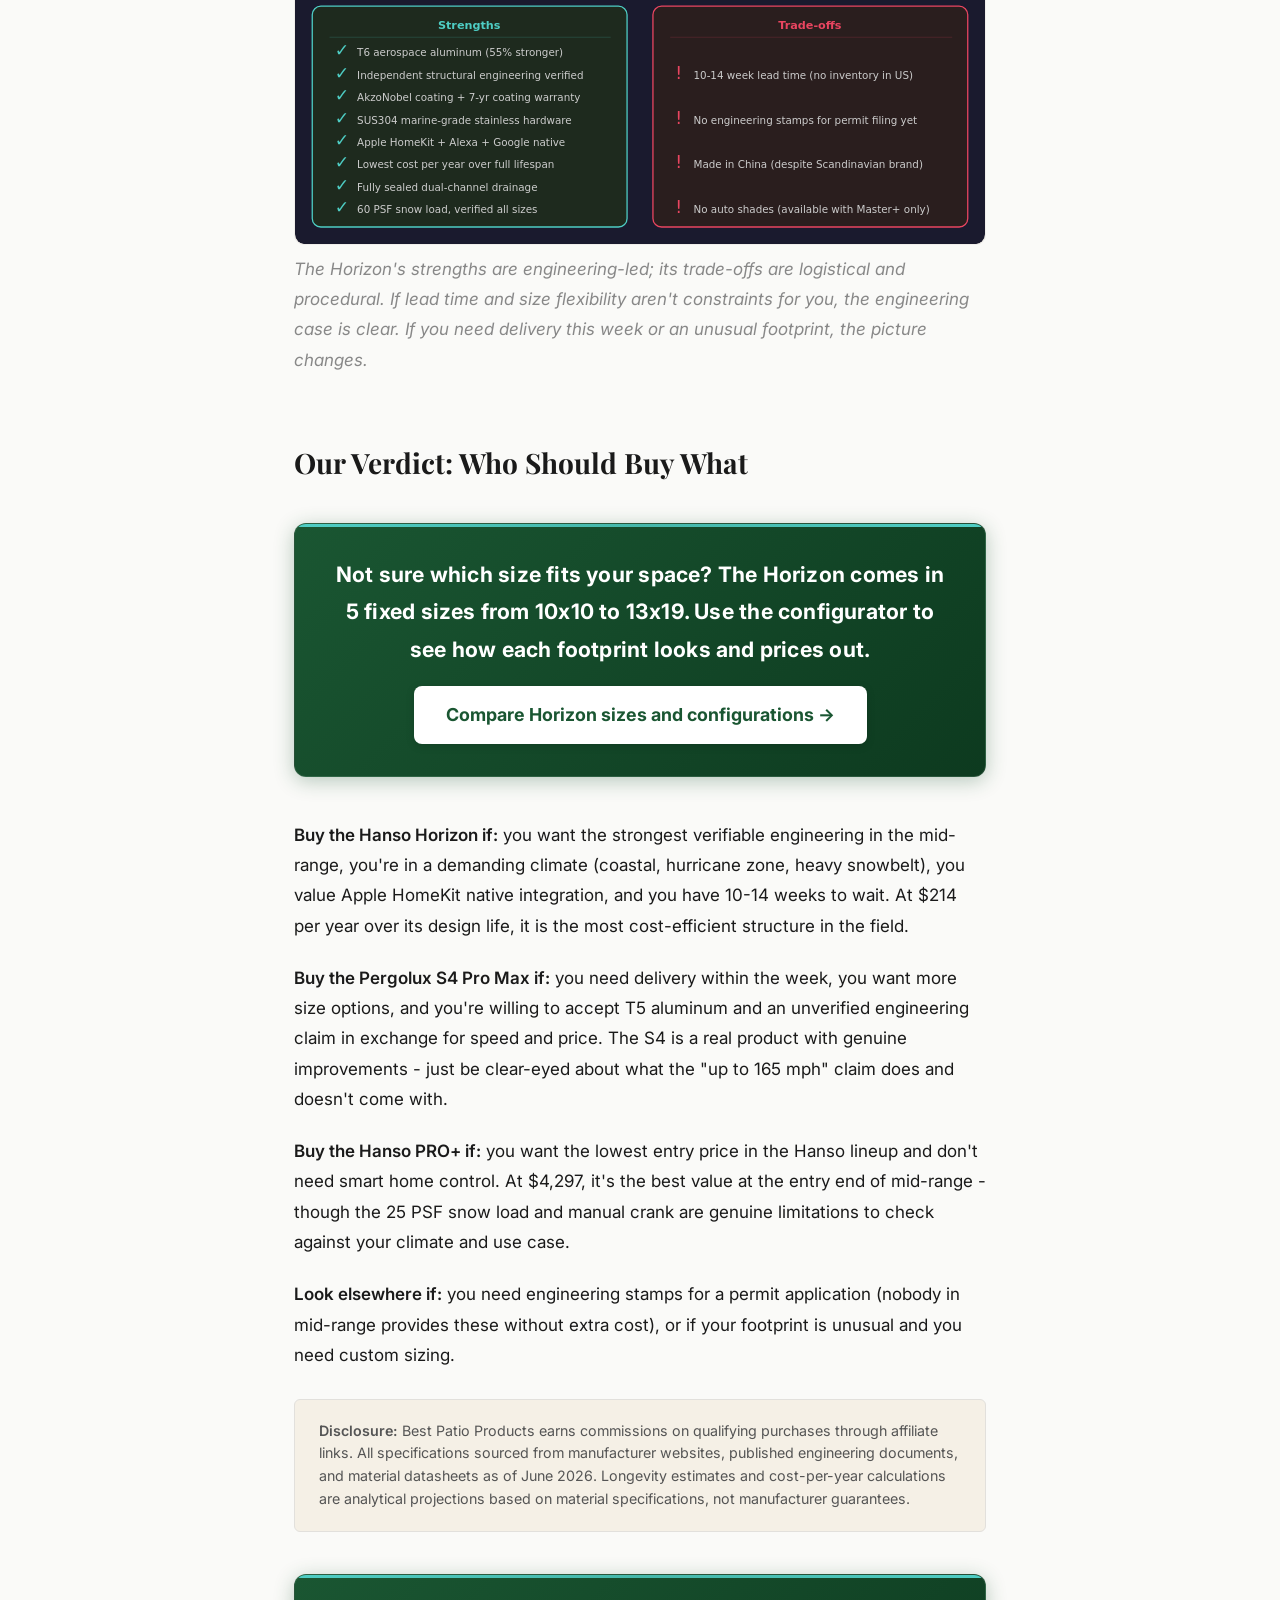
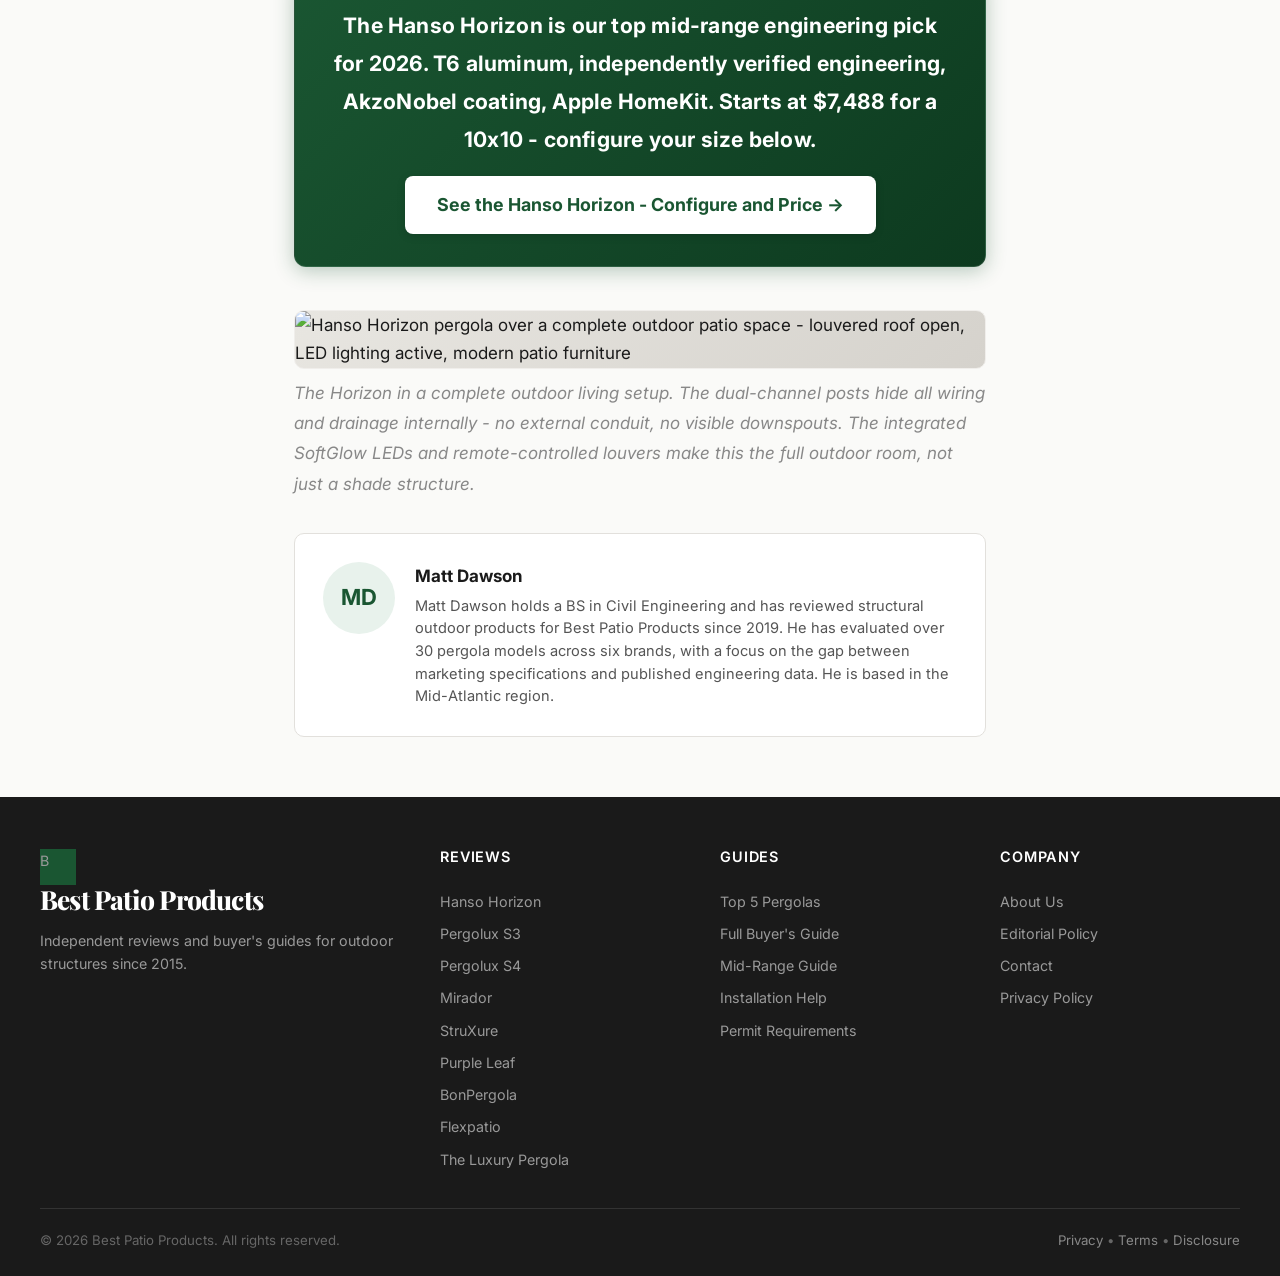
==== commit 3ac26d53: "Update mid-range guide: delivery asterisk, trade-offs panel, remove report/BBB refs" ====
--- a/reviews/best-mid-range-pergola-2026.html
+++ b/reviews/best-mid-range-pergola-2026.html
@@ -483,22 +483,14 @@
         <line x1="435" y1="100" x2="762" y2="100" stroke="#e94560" stroke-width="0.5" opacity="0.4"/>
 
         <!-- Trade-off items -->
-        <text x="441" y="122" font-family="system-ui,-apple-system,sans-serif" font-size="20" fill="#e94560">!</text>
-        <text x="462" y="122" font-family="system-ui,-apple-system,sans-serif" font-size="12" fill="#ccc">10-14 week lead time (made to order)</text>
         <text x="441" y="148" font-family="system-ui,-apple-system,sans-serif" font-size="20" fill="#e94560">!</text>
-        <text x="462" y="148" font-family="system-ui,-apple-system,sans-serif" font-size="12" fill="#ccc">Only 5 fixed sizes, no custom option</text>
-        <text x="441" y="174" font-family="system-ui,-apple-system,sans-serif" font-size="20" fill="#e94560">!</text>
-        <text x="462" y="174" font-family="system-ui,-apple-system,sans-serif" font-size="12" fill="#ccc">$594 more than Pergolux S4 Pro Max</text>
+        <text x="462" y="148" font-family="system-ui,-apple-system,sans-serif" font-size="12" fill="#ccc">10-14 week lead time (no inventory in US)</text>
         <text x="441" y="200" font-family="system-ui,-apple-system,sans-serif" font-size="20" fill="#e94560">!</text>
-        <text x="462" y="200" font-family="system-ui,-apple-system,sans-serif" font-size="12" fill="#ccc">10-14 week lead time (no US warehouse)</text>
-        <text x="441" y="226" font-family="system-ui,-apple-system,sans-serif" font-size="20" fill="#e94560">!</text>
-        <text x="462" y="226" font-family="system-ui,-apple-system,sans-serif" font-size="12" fill="#ccc">No engineering stamps for permit filing</text>
+        <text x="462" y="200" font-family="system-ui,-apple-system,sans-serif" font-size="12" fill="#ccc">No engineering stamps for permit filing yet</text>
         <text x="441" y="252" font-family="system-ui,-apple-system,sans-serif" font-size="20" fill="#e94560">!</text>
         <text x="462" y="252" font-family="system-ui,-apple-system,sans-serif" font-size="12" fill="#ccc">Made in China (despite Scandinavian brand)</text>
-        <text x="441" y="278" font-family="system-ui,-apple-system,sans-serif" font-size="20" fill="#e94560">!</text>
-        <text x="462" y="278" font-family="system-ui,-apple-system,sans-serif" font-size="12" fill="#ccc">No auto shades (Master+ only)</text>
-        <text x="441" y="304" font-family="system-ui,-apple-system,sans-serif" font-size="20" fill="#f0a500">~</text>
-        <text x="462" y="304" font-family="system-ui,-apple-system,sans-serif" font-size="12" fill="#ccc">Perpetual "sale" pricing (common industry)</text>
+        <text x="441" y="304" font-family="system-ui,-apple-system,sans-serif" font-size="20" fill="#e94560">!</text>
+        <text x="462" y="304" font-family="system-ui,-apple-system,sans-serif" font-size="12" fill="#ccc">No auto shades (available with Master+ only)</text>
       </svg>
     </div>
     <p class="article-img-caption">The Horizon's strengths are engineering-led; its trade-offs are logistical and procedural. If lead time and size flexibility aren't constraints for you, the engineering case is clear. If you need delivery this week or an unusual footprint, the picture changes.</p>
